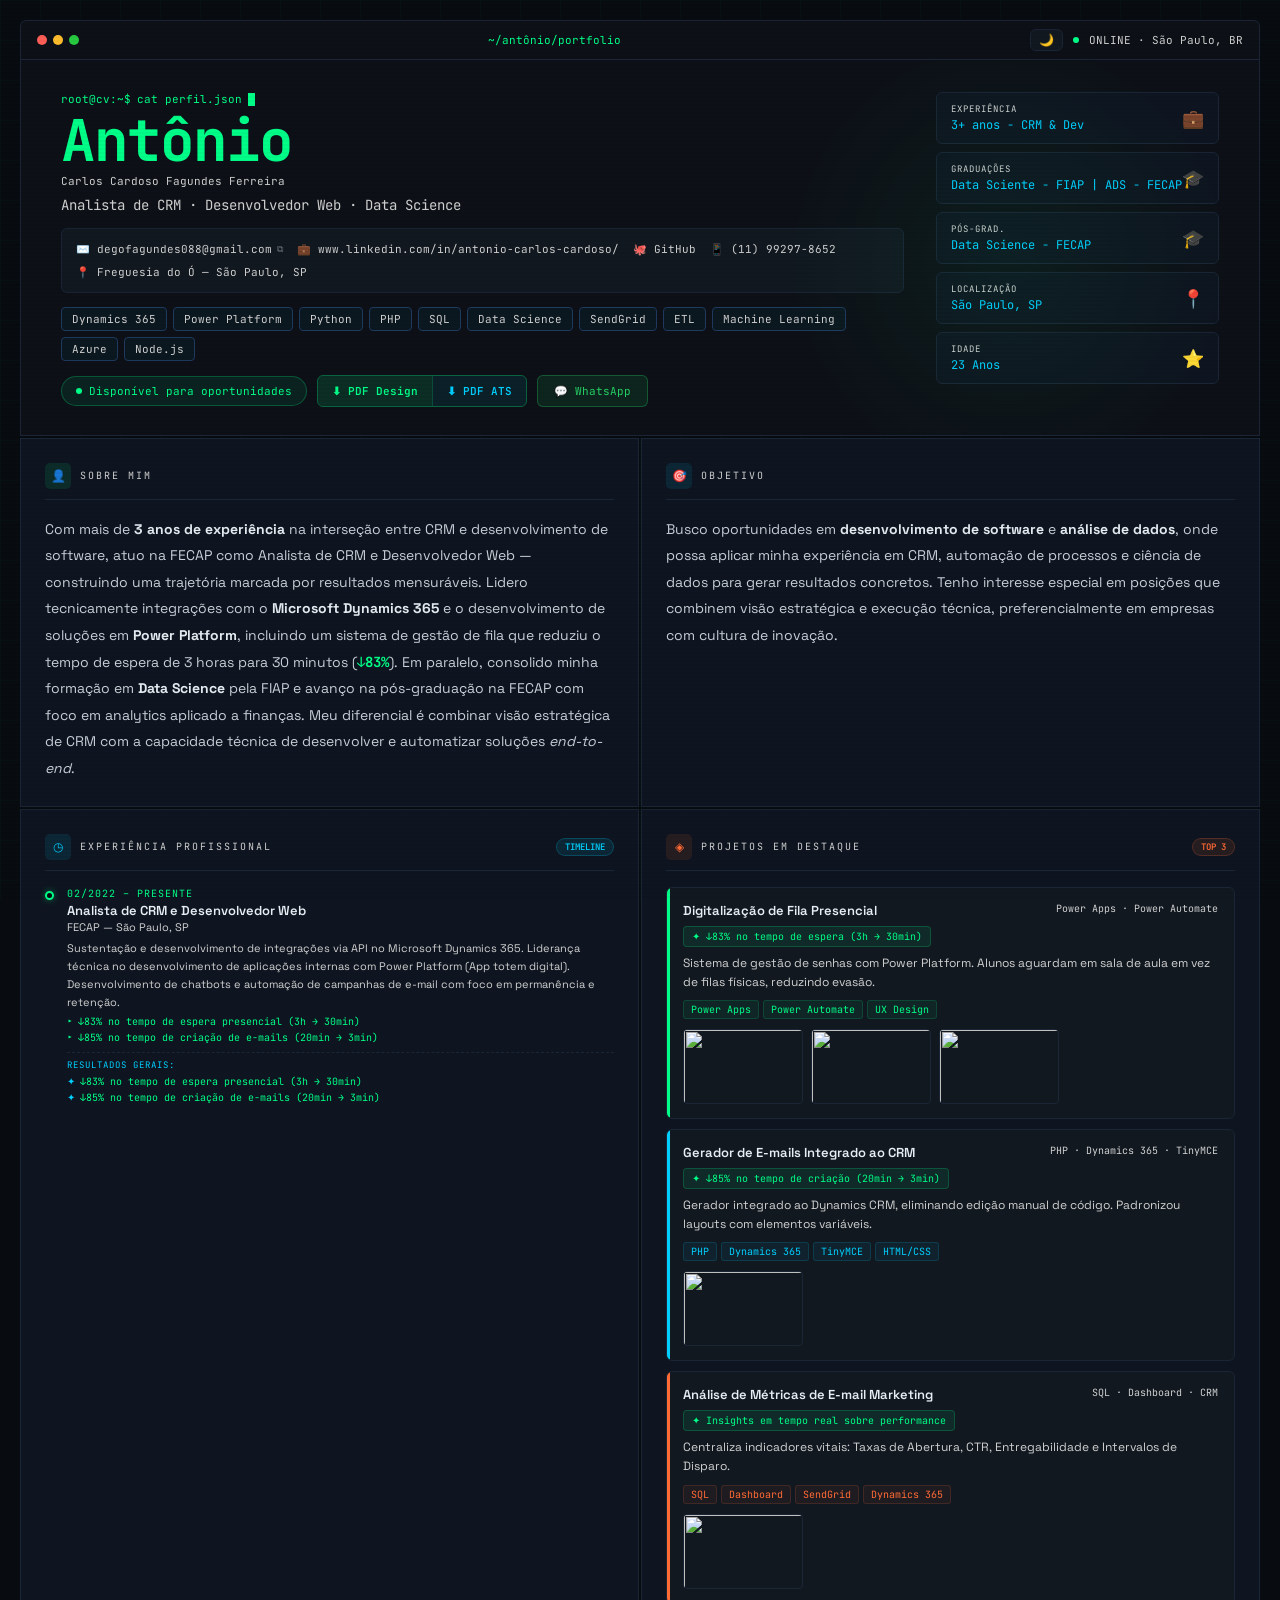
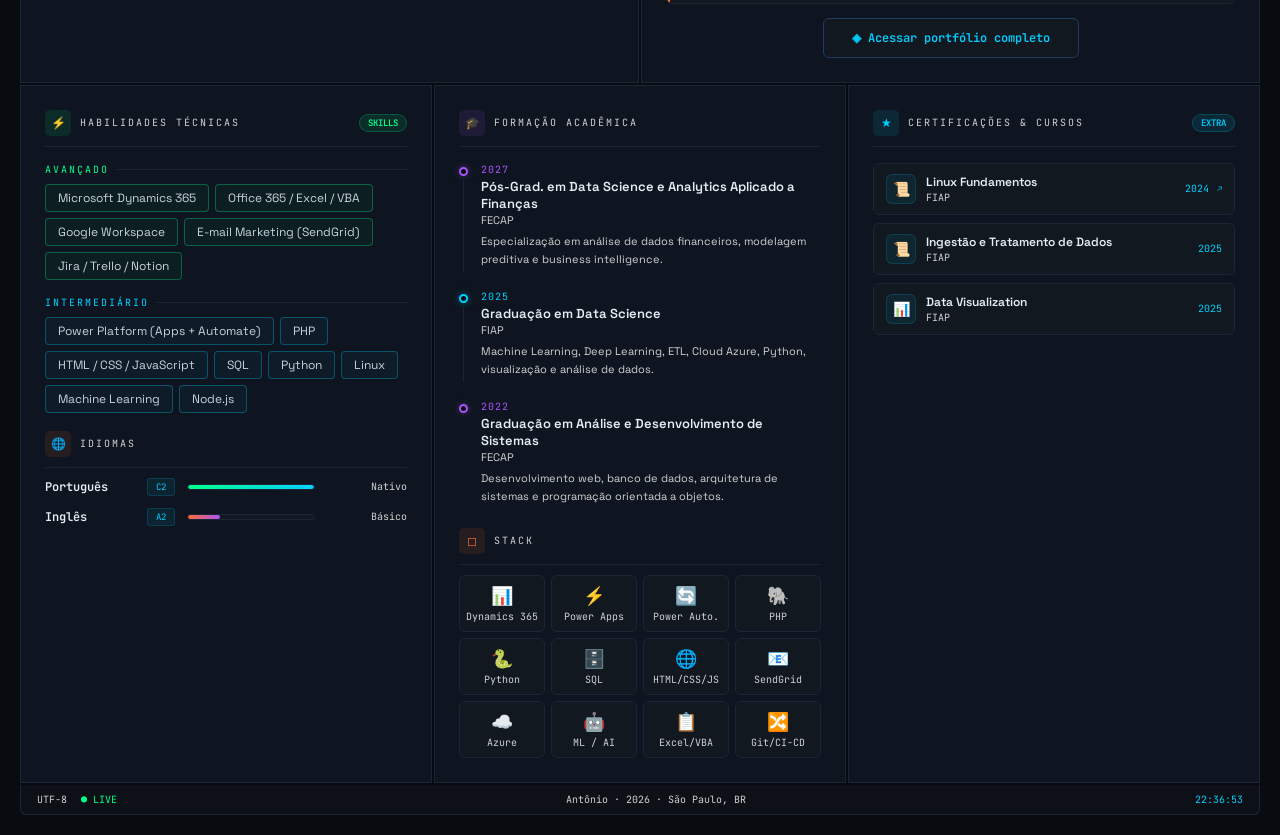
==== index.html @ a0f79303 "feat: add 10 new features — theme toggle, languages, i18n, drag-drop, backup, preview, QR code, visi" ====
<!DOCTYPE html>
<html lang="pt-BR">
<head>
<meta charset="UTF-8">
<meta name="viewport" content="width=device-width, initial-scale=1.0">
<title>Antônio Carlos Cardoso — CRM &amp; Data Science</title>
<meta name="description" content="Analista de CRM e Desenvolvedor Web com 3+ anos na FECAP. Especialista em Dynamics 365, Power Platform e Data Science. São Paulo, SP.">
<meta property="og:title" content="Antônio Carlos Ferreira — CRM & Data Science">
<meta property="og:description" content="Analista de CRM · Desenvolvedor Web · Data Science · Dynamics 365 · Power Platform · São Paulo, SP">
<meta property="og:type" content="website">
<meta property="og:locale" content="pt_BR">
<meta name="theme-color" content="#080c10">
<link rel="icon" type="image/svg+xml" href="favicon.svg">
<link rel="preconnect" href="https://fonts.googleapis.com">
<link href="https://fonts.googleapis.com/css2?family=JetBrains+Mono:wght@400;600;700&family=Space+Grotesk:wght@300;400;500;600;700&display=swap" rel="stylesheet">
<link rel="stylesheet" href="css/variables.css">
<link rel="stylesheet" href="css/base.css">
<link rel="stylesheet" href="css/index.css">
<link rel="stylesheet" href="css/print.css">
</head>
<body class="cv-page">

<div id="pb"></div>
<div class="copy-toast" id="copyToast">✓ E-mail copiado!</div>

<!-- WELCOME SCREEN -->
<div id="loading">
  <div style="text-align:center;">
    <div class="ld-name">Antônio</div>
    <div class="ld-role">CRM · Dev · Data Science</div>
    <div class="ld-msg"><span id="ldMsg">Acessando histórico profissional</span><span class="ld-cur"></span></div>
    <div class="ld-bar"><div class="ld-fill"></div></div>
  </div>
</div>

<!-- PORTFOLIO OVERLAY -->
<div id="po">
  <div class="po-top">
    <div class="po-title">◈ Portfólio Completo <span style="color:var(--td);font-size:10px;" id="poCount"></span></div>
    <button class="po-close" onclick="closePO()">✕ Fechar</button>
  </div>
  <div class="po-body"><div class="po-grid" id="poGrid"></div></div>
</div>

<!-- LIGHTBOX -->
<div id="lb" style="display:none;">
  <div class="lb-inner">
    <span class="lb-x">✕ Fechar</span>
    <button class="lb-nav lb-prev" id="lbPrev">‹</button>
    <div id="lb-content"></div>
    <button class="lb-nav lb-next" id="lbNext">›</button>
    <div class="lb-counter" id="lbCounter"></div>
  </div>
</div>

<div class="w">
  <div class="topbar">
    <div class="dots"><div class="dot dr"></div><div class="dot dy"></div><div class="dot dg"></div></div>
    <span style="color:var(--neon);" id="topTitle">~/antonio/portfolio</span>
    <div style="display:flex;align-items:center;gap:10px;">
      <button class="theme-toggle" id="themeToggle" onclick="window.__toggleTheme()" title="Alternar tema claro/escuro">🌙</button>
      <button class="lang-toggle" id="langToggle" onclick="window.__toggleLang()" title="EN/PT" style="display:none;">PT</button>
      <span class="pulse"></span><span>ONLINE · São Paulo, BR</span>
    </div>
  </div>

  <div class="hero">
    <div class="hero-layout">
      <div class="hero-left">
        <div class="hp"><span>root@cv:~$</span><span id="tw"></span><span class="cur2"></span></div>
        <div class="hero-name"><span id="hNick">Antônio</span></div>
        <div class="hero-full" id="hFull"></div>
        <div class="hero-role" id="hRole"></div>
        <div class="cstrip" id="cstrip"></div>
        <div class="hero-tags" id="htags"></div>
        <div class="hero-actions" id="heroActions"></div>
      </div>
      <div class="hero-stats" id="hstats"></div>
    </div>
  </div>

  <div class="g2 gap2" id="sobre-row">
    <div class="panel" id="sec-about">
      <div class="ph"><div class="pi pi-g">👤</div><div class="pt">Sobre Mim</div></div>
      <p class="sobre" id="sobreEl"></p>
    </div>
    <div class="panel" id="sec-objective">
      <div class="ph"><div class="pi pi-c">🎯</div><div class="pt">Objetivo</div></div>
      <p class="sobre" id="objetivoEl"></p>
    </div>
  </div>

  <div class="g2 gap2">
    <div class="panel" id="sec-experience">
      <div class="ph"><div class="pi pi-c">◷</div><div class="pt">Experiência Profissional</div><div class="pb pb-c">TIMELINE</div></div>
      <div class="timeline" id="expEl"></div>
    </div>
    <div class="panel" id="sec-projects">
      <div class="ph"><div class="pi pi-o">◈</div><div class="pt">Projetos em Destaque</div><div class="pb pb-o">TOP 3</div></div>
      <div id="projEl"></div>
      <div class="view-all-wrap">
        <button class="view-all-btn" onclick="openPO()">◈ Acessar portfólio completo</button>
      </div>
    </div>
  </div>

  <div class="g3 gap2">
    <div class="panel" id="sec-skills">
      <div class="ph"><div class="pi pi-g">⚡</div><div class="pt">Habilidades Técnicas</div><div class="pb pb-g">SKILLS</div></div>
      <div id="skillsEl"></div>
      <div id="langSection" style="margin-top:18px;">
        <div class="ph" style="margin-bottom:10px;"><div class="pi pi-o">🌐</div><div class="pt">Idiomas</div></div>
        <div id="langEl"></div>
      </div>
    </div>
    <div class="panel" id="sec-education">
      <div class="ph"><div class="pi pi-p">🎓</div><div class="pt">Formação Acadêmica</div></div>
      <div class="timeline" id="eduEl"></div>
      <div style="margin-top:18px;" id="sec-tech">
        <div class="ph" style="margin-bottom:10px;"><div class="pi pi-o">◻</div><div class="pt">Stack</div></div>
        <div class="tgrid" id="techEl"></div>
      </div>
    </div>
    <div class="panel" id="sec-certifications">
      <div class="ph"><div class="pi pi-c">★</div><div class="pt">Certificações &amp; Cursos</div><div class="pb pb-c">EXTRA</div></div>
      <div class="cert-list" id="certEl"></div>
    </div>
  </div>

  <!-- QR Code for print -->
  <div id="qrSection" class="qr-print-section">
    <div id="qrCode"></div>
    <div class="qr-label">Escaneie para ver online</div>
  </div>

  <div class="bottombar">
    <div style="display:flex;gap:14px;"><span>UTF-8</span><span style="color:var(--neon);">● LIVE</span></div>
    <div><span id="bname"></span> · <span id="yr"></span> · São Paulo, BR</div>
    <div><span id="clk" style="color:var(--neon2);"></span></div>
  </div>
</div>

<script type="module">
import { init } from './js/controller/index-controller.js';
init();
</script>
</body>
</html>
---- css/variables.css ----
/* ═══ CSS Custom Properties — Shared ═══ */
:root {
  --bg: #080c10;
  --bg2: #0d1117;
  --bg3: #111820;
  --panel: #0e1520;
  --border: #1a2535;
  --bb: #1e3a5f;
  --neon: #00ff88;
  --neon2: #00cfff;
  --neon3: #ff6b35;
  --neon4: #a855f7;
  --neon5: #7ec8a0;
  --t: #c9d1d9;
  --td: #6e7f95;
  --tb: #e6edf3;
  --mono: 'JetBrains Mono', monospace;
  --sans: 'Space Grotesk', sans-serif;
  --r: 6px;
}

/* ═══ Light Mode ═══ */
html.light {
  --bg: #f5f6f8;
  --bg2: #ffffff;
  --bg3: #ebedf0;
  --panel: #ffffff;
  --border: #d0d7de;
  --bb: #a8b3c2;
  --neon: #00875a;
  --neon2: #0078a8;
  --neon3: #d04a18;
  --neon4: #7c3aed;
  --neon5: #3d8b5e;
  --t: #24292f;
  --td: #57606a;
  --tb: #1b1f23;
}
html.light body::after {
  background-image:
    linear-gradient(rgba(0,0,0,.03) 1px, transparent 1px),
    linear-gradient(90deg, rgba(0,0,0,.03) 1px, transparent 1px) !important;
}
html.light body.cv-page::before {
  background: repeating-linear-gradient(0deg, transparent, transparent 2px, rgba(0,0,0,.01) 2px, rgba(0,0,0,.01) 4px) !important;
}
---- css/base.css ----
/* ═══ Base / Reset — Shared ═══ */
* { margin: 0; padding: 0; box-sizing: border-box; }
html { scroll-behavior: smooth; }
body {
  background: var(--bg);
  color: var(--t);
  font-family: var(--sans);
  min-height: 100vh;
}
body::after {
  content: '';
  position: fixed;
  inset: 0;
  background-image:
    linear-gradient(rgba(0,255,136,.022) 1px, transparent 1px),
    linear-gradient(90deg, rgba(0,255,136,.022) 1px, transparent 1px);
  background-size: 40px 40px;
  pointer-events: none;
  z-index: 0;
}

/* Scrollbar */
::-webkit-scrollbar { width: 5px; }
::-webkit-scrollbar-track { background: var(--bg); }
::-webkit-scrollbar-thumb { background: var(--bb); border-radius: 3px; }
::-webkit-scrollbar-thumb:hover { background: var(--neon); }
---- css/index.css ----
/* ═══ Index / Public CV Styles ═══ */
body.cv-page::before {
  content: '';
  position: fixed;
  inset: 0;
  background: repeating-linear-gradient(0deg, transparent, transparent 2px, rgba(0,0,0,.03) 2px, rgba(0,0,0,.03) 4px);
  pointer-events: none;
  z-index: 998;
}
body.cv-page { overflow-x: hidden; }

/* SCROLL PROGRESS */
#pb {
  position: fixed; top: 0; left: 0; height: 2px; width: 0%;
  background: linear-gradient(90deg, var(--neon), var(--neon2));
  z-index: 10000;
  box-shadow: 0 0 8px rgba(0,255,136,.6);
  transition: width .08s linear;
}

/* WELCOME SCREEN */
#loading {
  position: fixed; inset: 0; background: var(--bg); z-index: 9000;
  display: flex; align-items: center; justify-content: center;
  flex-direction: column; gap: 20px; transition: opacity .7s ease;
}
#loading.out { opacity: 0; pointer-events: none; }
.ld-name { font-family: var(--mono); font-size: clamp(40px,7vw,76px); font-weight: 700; color: var(--neon); letter-spacing: -3px; line-height: 1; animation: ldIn .9s ease both; }
.ld-role { font-family: var(--mono); font-size: 12px; color: var(--td); margin-top: 8px; letter-spacing: 3px; text-transform: uppercase; animation: ldIn .9s ease .3s both; }
.ld-msg { font-family: var(--mono); font-size: 13px; color: var(--neon2); display: flex; align-items: center; gap: 4px; justify-content: center; animation: ldIn .9s ease .5s both; margin-top: 8px; }
.ld-cur { display: inline-block; width: 8px; height: 14px; background: var(--neon2); animation: blink 1.1s infinite; vertical-align: middle; }
.ld-bar { width: 200px; height: 1px; background: var(--border); border-radius: 1px; overflow: hidden; margin-top: 28px; animation: ldIn .9s ease .7s both; }
.ld-fill { height: 100%; background: linear-gradient(90deg, var(--neon), var(--neon2)); animation: ldBar 2.2s ease-in-out infinite; }
@keyframes ldIn { from { opacity: 0; transform: translateY(12px); } to { opacity: 1; transform: translateY(0); } }
@keyframes blink { 0%,100% { opacity: 1; } 50% { opacity: 0; } }
@keyframes ldBar { 0% { width: 0%; margin-left: 0; } 70% { width: 100%; margin-left: 0; } 100% { width: 0%; margin-left: 100%; } }

.w { position: relative; z-index: 1; max-width: 1280px; margin: 0 auto; padding: 20px; }

/* TOPBAR */
.topbar { display: flex; justify-content: space-between; align-items: center; padding: 8px 16px; background: var(--bg2); border: 1px solid var(--border); border-radius: var(--r) var(--r) 0 0; font-family: var(--mono); font-size: 11px; color: var(--td); }
.dots { display: flex; gap: 6px; }
.dot { width: 10px; height: 10px; border-radius: 50%; }
.dr { background: #ff5f57; } .dy { background: #ffbd2e; } .dg { background: #28ca41; }
.pulse { display: inline-block; width: 6px; height: 6px; border-radius: 50%; background: var(--neon); animation: pk 2s infinite; flex-shrink: 0; }
@keyframes pk { 0%,100% { opacity: 1; box-shadow: 0 0 6px var(--neon); } 50% { opacity: .3; box-shadow: none; } }
.cur2 { display: inline-block; width: 7px; height: 13px; background: var(--neon); animation: blink 1.2s infinite; vertical-align: middle; }

/* HERO */
.hero { background: var(--bg2); border: 1px solid var(--border); border-top: none; padding: 32px 40px 28px; position: relative; overflow: hidden; }
.hero::before { content: ''; position: absolute; top: 0; right: 0; width: 500px; height: 400px; background: radial-gradient(circle, rgba(0,255,136,.05) 0%, transparent 70%); pointer-events: none; }
.hero-layout { display: flex; justify-content: space-between; align-items: flex-start; gap: 32px; flex-wrap: wrap; }
.hero-left { flex: 1; min-width: 280px; }
.hp { font-family: var(--mono); font-size: 11px; color: var(--neon); display: flex; align-items: center; gap: 6px; margin-bottom: 6px; }
.hero-name { font-family: var(--mono); font-size: clamp(32px,4.5vw,58px); font-weight: 700; color: var(--tb); letter-spacing: -2px; line-height: 1; margin-bottom: 4px; }
.hero-name span { color: var(--neon); }
.hero-full { font-family: var(--mono); font-size: 11px; color: var(--td); margin-bottom: 8px; }
.hero-role { font-size: 14px; color: var(--td); font-family: var(--mono); margin-bottom: 14px; }

/* CONTACT STRIP */
.cstrip { display: flex; flex-wrap: wrap; background: var(--bg3); border: 1px solid var(--border); border-radius: var(--r); padding: 10px 14px; margin-bottom: 14px; gap: 3px 0; }
.ci { display: inline-flex; align-items: center; gap: 5px; font-family: var(--mono); font-size: 11px; color: var(--td); text-decoration: none; transition: color .2s; padding: 3px 14px 3px 0; }
.ci:hover { color: var(--neon2); }
.copy-btn { display: inline-flex; align-items: center; gap: 5px; background: none; border: none; font-family: var(--mono); font-size: 11px; color: var(--td); cursor: pointer; padding: 3px 14px 3px 0; transition: color .2s; }
.copy-btn:hover { color: var(--neon); }
.copy-hint { font-size: 9px; opacity: .5; }
.copy-toast { position: fixed; bottom: 28px; left: 50%; transform: translateX(-50%); background: var(--bg2); border: 1px solid var(--neon); color: var(--neon); font-family: var(--mono); font-size: 12px; padding: 8px 20px; border-radius: var(--r); z-index: 8000; opacity: 0; transition: opacity .25s; pointer-events: none; white-space: nowrap; }
.copy-toast.show { opacity: 1; }

.hero-tags { display: flex; flex-wrap: wrap; gap: 6px; margin-bottom: 14px; }
.tag { padding: 4px 10px; border: 1px solid var(--bb); border-radius: 4px; font-family: var(--mono); font-size: 11px; color: var(--td); background: rgba(0,207,255,.04); transition: all .2s; cursor: default; }
.tag:hover { border-color: var(--neon2); color: var(--neon2); }
.hero-actions { display: flex; align-items: center; gap: 10px; flex-wrap: wrap; }
.avail { display: inline-flex; align-items: center; gap: 7px; padding: 7px 14px; background: rgba(0,255,136,.08); border: 1px solid rgba(0,255,136,.25); border-radius: 20px; font-family: var(--mono); font-size: 11px; color: var(--neon); }
.wa-btn { display: inline-flex; align-items: center; gap: 7px; padding: 8px 16px; background: rgba(37,211,102,.1); border: 1px solid rgba(37,211,102,.3); border-radius: var(--r); font-family: var(--mono); font-size: 11px; color: #25d366; text-decoration: none; transition: all .2s; }
.wa-btn:hover { background: rgba(37,211,102,.2); }

/* PDF GROUP */
.pdf-group { display: inline-flex; border-radius: var(--r); overflow: hidden; border: 1px solid rgba(0,255,136,.35); }
.pdf-btn { display: inline-flex; align-items: center; gap: 6px; padding: 8px 14px; background: rgba(0,255,136,.12); font-family: var(--mono); font-size: 11px; color: var(--neon); cursor: pointer; font-weight: 600; transition: all .2s; border: none; outline: none; white-space: nowrap; }
.pdf-btn:hover { background: rgba(0,255,136,.24); }
.pdf-btn+.pdf-btn { border-left: 1px solid rgba(0,255,136,.2); background: rgba(0,207,255,.08); color: var(--neon2); }
.pdf-btn+.pdf-btn:hover { background: rgba(0,207,255,.18); }

/* HERO STATS */
.hero-stats { display: flex; flex-direction: column; gap: 8px; min-width: 196px; }
.sbox { background: var(--panel); border: 1px solid var(--border); border-radius: var(--r); padding: 10px 14px; display: flex; align-items: center; justify-content: space-between; }
.slabel { font-family: var(--mono); font-size: 9px; color: var(--td); text-transform: uppercase; letter-spacing: 1px; }
.sval { font-family: var(--mono); font-size: 12px; color: var(--neon2); margin-top: 2px; }

/* LAYOUT */
.gap2 { margin-top: 2px; }
.full { background: var(--panel); border: 1px solid var(--border); padding: 24px; transition: border-color .3s; }
.full:hover { border-color: var(--bb); }
.g2 { display: grid; grid-template-columns: 1fr 1fr; gap: 2px; }
.g3 { display: grid; grid-template-columns: 1fr 1fr 1fr; gap: 2px; }
.panel { background: var(--panel); border: 1px solid var(--border); padding: 24px; transition: border-color .3s; }
.panel:hover { border-color: var(--bb); }
@media(max-width:920px) { .g2,.g3 { grid-template-columns: 1fr; } .hero-layout { flex-direction: column; } .hero { padding: 24px 20px 20px; } }
@media(max-width:480px) {
  .w { padding: 8px; }
  .hero { padding: 16px 14px 14px; }
  .hero-name { font-size: 28px !important; }
  .cstrip { padding: 8px 10px; font-size: 10px; }
  .ci, .copy-btn { font-size: 10px; padding: 3px 8px 3px 0; }
  .panel { padding: 16px 12px; }
  .topbar { padding: 6px 10px; font-size: 10px; }
  .bottombar { padding: 6px 10px; font-size: 9px; }
  .hero-actions { flex-direction: column; gap: 8px; }
  .pdf-group { width: 100%; }
  .pdf-btn { flex: 1; justify-content: center; font-size: 10px; padding: 10px 8px; }
  .proj-img { width: 80px; height: 50px; }
  .tag { font-size: 10px; padding: 3px 8px; }
  .cert-item { flex-wrap: wrap; gap: 6px; }
  .cert-year { margin-left: 0; }
}

/* PANEL HEADER */
.ph { display: flex; align-items: center; gap: 9px; margin-bottom: 16px; padding-bottom: 10px; border-bottom: 1px solid var(--border); }
.pi { width: 26px; height: 26px; border-radius: 5px; display: flex; align-items: center; justify-content: center; font-size: 12px; flex-shrink: 0; }
.pi-g { background: rgba(0,255,136,.1); color: var(--neon); }
.pi-c { background: rgba(0,207,255,.1); color: var(--neon2); }
.pi-o { background: rgba(255,107,53,.1); color: var(--neon3); }
.pi-p { background: rgba(168,85,247,.1); color: var(--neon4); }
.pt { font-family: var(--mono); font-size: 10px; text-transform: uppercase; letter-spacing: 2px; color: var(--td); }
.pb { margin-left: auto; padding: 2px 8px; border-radius: 20px; font-family: var(--mono); font-size: 9px; font-weight: 600; }
.pb-g { background: rgba(0,255,136,.1); color: var(--neon); border: 1px solid rgba(0,255,136,.2); }
.pb-c { background: rgba(0,207,255,.1); color: var(--neon2); border: 1px solid rgba(0,207,255,.2); }
.pb-o { background: rgba(255,107,53,.1); color: var(--neon3); border: 1px solid rgba(255,107,53,.2); }
.pb-p { background: rgba(168,85,247,.1); color: var(--neon4); border: 1px solid rgba(168,85,247,.2); }

/* SOBRE MIM */
.sobre { font-size: 14px; line-height: 1.9; color: var(--t); }
.sobre strong { color: var(--tb); }
.sobre .metric { color: var(--neon); font-family: var(--mono); font-weight: 700; }

/* SKILLS */
.sg { margin-bottom: 16px; } .sg:last-child { margin-bottom: 0; }
.sg-label { font-family: var(--mono); font-size: 10px; text-transform: uppercase; letter-spacing: 2px; margin-bottom: 8px; display: flex; align-items: center; gap: 8px; }
.sg-label::after { content: ''; flex: 1; height: 1px; background: var(--border); }
.sg-label.adv { color: var(--neon); } .sg-label.int { color: var(--neon2); } .sg-label.bsc { color: var(--neon5); } .sg-label.lng { color: var(--neon3); }
.stags { display: flex; flex-wrap: wrap; gap: 6px; }
.stag { padding: 5px 12px; border: 1px solid; border-radius: 4px; font-size: 12px; transition: all .2s; cursor: default; }
.stag.adv { border-color: rgba(0,255,136,.3); color: var(--t); background: rgba(0,255,136,.04); }
.stag.adv:hover { border-color: var(--neon); color: var(--neon); }
.stag.int { border-color: rgba(0,207,255,.3); color: var(--t); background: rgba(0,207,255,.04); }
.stag.int:hover { border-color: var(--neon2); color: var(--neon2); }
.stag.bsc { border-color: rgba(126,200,160,.3); color: var(--t); background: rgba(126,200,160,.04); }
.stag.bsc:hover { border-color: var(--neon5); color: var(--neon5); }
.stag.lng { border-color: rgba(255,107,53,.3); color: var(--t); background: rgba(255,107,53,.04); }
.stag.lng:hover { border-color: var(--neon3); color: var(--neon3); }

/* TIMELINE */
.timeline { display: flex; flex-direction: column; }
.ti { display: flex; gap: 13px; padding-bottom: 18px; } .ti:last-child { padding-bottom: 0; }
.tl { display: flex; flex-direction: column; align-items: center; flex-shrink: 0; }
.td2 { width: 9px; height: 9px; border-radius: 50%; border: 2px solid; background: var(--bg); flex-shrink: 0; margin-top: 4px; }
.td2.g { border-color: var(--neon); box-shadow: 0 0 6px rgba(0,255,136,.4); }
.td2.c { border-color: var(--neon2); box-shadow: 0 0 6px rgba(0,207,255,.4); }
.td2.o { border-color: var(--neon3); box-shadow: 0 0 6px rgba(255,107,53,.4); }
.td2.p { border-color: var(--neon4); box-shadow: 0 0 6px rgba(168,85,247,.4); }
.tc { width: 1px; flex: 1; background: var(--border); margin-top: 4px; }
.tp { font-family: var(--mono); font-size: 10px; text-transform: uppercase; letter-spacing: 1px; margin-bottom: 2px; }
.tp.g { color: var(--neon); } .tp.c { color: var(--neon2); } .tp.o { color: var(--neon3); } .tp.p { color: var(--neon4); }
.tt { font-size: 13px; font-weight: 600; color: var(--tb); margin-bottom: 1px; }
.ts { font-size: 11px; color: var(--td); margin-bottom: 5px; }
.tdesc { font-size: 11px; color: var(--td); line-height: 1.65; margin-bottom: 4px; }
.thl { display: flex; align-items: flex-start; gap: 5px; font-family: var(--mono); font-size: 10px; color: var(--neon); margin-top: 3px; }

/* EXPERIENCE RESULTS */
.exp-results { margin-top: 8px; padding-top: 6px; border-top: 1px dashed var(--border); }
.exp-results-label { font-family: var(--mono); font-size: 9px; color: var(--neon2); text-transform: uppercase; letter-spacing: 1px; margin-bottom: 4px; }
.exp-results .thl span:first-child { color: var(--neon2); }

/* PROJECTS */
.proj { background: var(--bg3); border: 1px solid var(--border); border-radius: var(--r); padding: 14px 16px; margin-bottom: 10px; position: relative; overflow: hidden; transition: border-color .25s; }
.proj:last-child { margin-bottom: 0; }
.proj::before { content: ''; position: absolute; left: 0; top: 0; bottom: 0; width: 3px; }
.proj.g::before { background: var(--neon); } .proj.c::before { background: var(--neon2); }
.proj.o::before { background: var(--neon3); } .proj.p::before { background: var(--neon4); }
.proj:hover { border-color: var(--bb); }
.proj-top { display: flex; justify-content: space-between; align-items: flex-start; gap: 8px; margin-bottom: 5px; }
.proj-name { font-weight: 600; font-size: 13px; color: var(--tb); }
.proj-stack { font-family: var(--mono); font-size: 10px; color: var(--td); text-align: right; flex-shrink: 0; }
.result { display: inline-flex; align-items: center; gap: 5px; padding: 3px 8px; background: rgba(0,255,136,.08); border: 1px solid rgba(0,255,136,.2); border-radius: 4px; font-family: var(--mono); font-size: 10px; color: var(--neon); margin-bottom: 7px; }
.proj-desc { font-size: 12px; color: var(--td); line-height: 1.6; margin-bottom: 8px; }
.pills { display: flex; flex-wrap: wrap; gap: 4px; }
.pill { padding: 2px 7px; border-radius: 3px; font-family: var(--mono); font-size: 10px; border: 1px solid; }
.pill.g { background: rgba(0,255,136,.06); border-color: rgba(0,255,136,.15); color: var(--neon); }
.pill.c { background: rgba(0,207,255,.06); border-color: rgba(0,207,255,.15); color: var(--neon2); }
.pill.o { background: rgba(255,107,53,.06); border-color: rgba(255,107,53,.15); color: var(--neon3); }
.pill.p { background: rgba(168,85,247,.06); border-color: rgba(168,85,247,.15); color: var(--neon4); }
.proj-imgs { display: flex; flex-wrap: wrap; gap: 8px; margin-top: 10px; }
.proj-img { width: 120px; height: 75px; object-fit: cover; border-radius: 4px; border: 1px solid var(--border); cursor: zoom-in; transition: all .2s; }
.proj-img:hover { border-color: var(--neon2); transform: scale(1.04); }

/* VIEW ALL */
.view-all-wrap { text-align: center; margin-top: 14px; }
.view-all-btn { display: inline-flex; align-items: center; gap: 8px; padding: 11px 28px; background: var(--bg3); border: 1px solid var(--bb); border-radius: var(--r); font-family: var(--mono); font-size: 12px; color: var(--neon2); cursor: pointer; transition: all .25s; font-weight: 600; }
.view-all-btn:hover { border-color: var(--neon2); background: rgba(0,207,255,.06); transform: translateY(-2px); }

/* PORTFOLIO OVERLAY */
#po { position: fixed; inset: 0; z-index: 4000; background: var(--bg); overflow-y: auto; display: none; }
#po.open { display: block; }
.po-top { position: sticky; top: 0; z-index: 10; display: flex; align-items: center; justify-content: space-between; padding: 14px 32px; background: var(--bg2); border-bottom: 1px solid var(--border); }
.po-title { font-family: var(--mono); font-size: 13px; color: var(--neon); }
.po-close { display: inline-flex; align-items: center; gap: 6px; padding: 7px 16px; background: var(--bg3); border: 1px solid var(--border); border-radius: var(--r); font-family: var(--mono); font-size: 11px; color: var(--t); cursor: pointer; transition: all .2s; }
.po-close:hover { border-color: var(--neon3); color: var(--neon3); }
.po-body { max-width: 1280px; margin: 0 auto; padding: 32px; }
.po-grid { display: grid; grid-template-columns: repeat(auto-fill, minmax(320px, 1fr)); gap: 14px; }
@media(max-width:700px) { .po-grid { grid-template-columns: 1fr; } .po-body { padding: 16px; } .po-top { padding: 12px 16px; } }
.po-card { background: var(--panel); border: 1px solid var(--border); border-radius: var(--r); padding: 20px; position: relative; overflow: hidden; transition: border-color .25s, transform .25s; }
.po-card:hover { border-color: var(--bb); transform: translateY(-3px); }
.po-card::before { content: ''; position: absolute; left: 0; top: 0; bottom: 0; width: 3px; }
.po-card.g::before { background: var(--neon); } .po-card.c::before { background: var(--neon2); }
.po-card.o::before { background: var(--neon3); } .po-card.p::before { background: var(--neon4); }
.po-feat { position: absolute; top: 12px; right: 12px; background: rgba(0,255,136,.12); border: 1px solid rgba(0,255,136,.3); border-radius: 20px; font-family: var(--mono); font-size: 9px; color: var(--neon); padding: 2px 8px; }
.po-name { font-weight: 600; font-size: 14px; color: var(--tb); margin-bottom: 4px; }
.po-stack { font-family: var(--mono); font-size: 10px; color: var(--td); margin-bottom: 10px; }
.po-result { display: inline-flex; align-items: center; gap: 5px; padding: 3px 8px; background: rgba(0,255,136,.08); border: 1px solid rgba(0,255,136,.2); border-radius: 4px; font-family: var(--mono); font-size: 10px; color: var(--neon); margin-bottom: 8px; }
.po-desc { font-size: 12px; color: var(--td); line-height: 1.65; margin-bottom: 10px; }
.po-imgs { display: flex; flex-wrap: wrap; gap: 6px; margin-top: 8px; }
.po-img { width: 90px; height: 56px; object-fit: cover; border-radius: 4px; border: 1px solid var(--border); cursor: zoom-in; transition: all .2s; }
.po-img:hover { border-color: var(--neon2); transform: scale(1.04); }

/* CERTIFICATIONS */
.cert-list { display: flex; flex-direction: column; gap: 8px; }
.cert-item { display: flex; align-items: center; gap: 10px; padding: 10px 12px; background: var(--bg3); border: 1px solid var(--border); border-radius: var(--r); transition: border-color .2s; }
.cert-item.clickable { cursor: pointer; }
.cert-item.clickable:hover { border-color: var(--neon2); }
.cert-badge { width: 30px; height: 30px; border-radius: 6px; display: flex; align-items: center; justify-content: center; font-size: 14px; flex-shrink: 0; background: rgba(0,207,255,.08); border: 1px solid rgba(0,207,255,.15); }
.cert-name { font-size: 12px; font-weight: 600; color: var(--tb); margin-bottom: 1px; }
.cert-issuer { font-family: var(--mono); font-size: 10px; color: var(--td); }
.cert-year { font-family: var(--mono); font-size: 10px; color: var(--neon2); margin-left: auto; flex-shrink: 0; }
.cert-hint { font-family: var(--mono); font-size: 9px; color: var(--neon2); opacity: .7; margin-left: 3px; }

/* TECH GRID */
.tgrid { display: grid; grid-template-columns: repeat(auto-fill, minmax(74px, 1fr)); gap: 6px; }
.tgitem { background: var(--bg3); border: 1px solid var(--border); border-radius: var(--r); padding: 8px 5px; text-align: center; transition: all .2s; cursor: default; }
.tgitem:hover { border-color: var(--bb); transform: translateY(-2px); }
.tg-e { font-size: 18px; display: block; margin-bottom: 3px; }
.tg-l { font-family: var(--mono); font-size: 10px; color: var(--td); }

/* LIGHTBOX */
#lb { position: fixed; inset: 0; background: rgba(0,0,0,.94); z-index: 9500; display: flex; align-items: center; justify-content: center; }
.lb-inner { max-width: 92vw; max-height: 90vh; position: relative; display: flex; align-items: center; justify-content: center; }
.lb-inner img { max-width: 80vw; max-height: 88vh; border-radius: 8px; border: 1px solid var(--bb); display: block; }
.lb-x { position: absolute; top: -32px; right: 0; color: white; font-size: 20px; cursor: pointer; opacity: .7; transition: opacity .2s; font-family: var(--mono); z-index: 2; }
.lb-x:hover { opacity: 1; }
.lb-nav { position: absolute; top: 50%; transform: translateY(-50%); background: rgba(0,0,0,.6); border: 1px solid rgba(255,255,255,.2); color: white; font-size: 32px; width: 44px; height: 44px; border-radius: 50%; cursor: pointer; display: flex; align-items: center; justify-content: center; transition: all .2s; z-index: 2; font-family: var(--mono); line-height: 1; padding: 0; }
.lb-nav:hover { background: rgba(0,255,136,.2); border-color: var(--neon); }
.lb-prev { left: -56px; }
.lb-next { right: -56px; }
.lb-counter { position: absolute; bottom: -28px; left: 50%; transform: translateX(-50%); font-family: var(--mono); font-size: 11px; color: rgba(255,255,255,.6); white-space: nowrap; }
@media(max-width:700px) { .lb-prev { left: 4px; } .lb-next { right: 4px; } .lb-nav { width: 36px; height: 36px; font-size: 24px; background: rgba(0,0,0,.8); } }

/* BOTTOMBAR */
.bottombar { background: var(--bg2); border: 1px solid var(--border); border-top: none; border-radius: 0 0 var(--r) var(--r); padding: 8px 16px; display: flex; justify-content: space-between; align-items: center; font-family: var(--mono); font-size: 10px; color: var(--td); margin-top: 2px; }

@keyframes fu { from { opacity: 0; transform: translateY(10px); } to { opacity: 1; transform: translateY(0); } }
.hero, .full, .panel { animation: fu .45s ease forwards; }

/* THEME TOGGLE */
.theme-toggle, .lang-toggle {
  background: var(--bg3); border: 1px solid var(--border); border-radius: var(--r);
  padding: 4px 8px; font-size: 12px; cursor: pointer; color: var(--td);
  font-family: var(--mono); transition: all .2s; line-height: 1;
}
.theme-toggle:hover, .lang-toggle:hover { border-color: var(--neon2); color: var(--neon2); }

/* LANGUAGES SECTION */
.lang-item { display: flex; align-items: center; gap: 12px; margin-bottom: 12px; }
.lang-item:last-child { margin-bottom: 0; }
.lang-name { font-family: var(--mono); font-size: 12px; color: var(--tb); min-width: 90px; font-weight: 600; }
.lang-level { font-family: var(--mono); font-size: 9px; color: var(--neon2); background: rgba(0,207,255,.08); border: 1px solid rgba(0,207,255,.15); border-radius: 3px; padding: 2px 6px; min-width: 28px; text-align: center; }
.lang-bar-wrap { flex: 1; height: 6px; background: var(--bg3); border-radius: 3px; border: 1px solid var(--border); overflow: hidden; }
.lang-bar { height: 100%; border-radius: 3px; transition: width .6s ease; }
.lang-bar.high { background: linear-gradient(90deg, var(--neon), var(--neon2)); }
.lang-bar.mid { background: linear-gradient(90deg, var(--neon2), var(--neon4)); }
.lang-bar.low { background: linear-gradient(90deg, var(--neon3), var(--neon4)); }
.lang-label { font-family: var(--mono); font-size: 10px; color: var(--td); min-width: 80px; text-align: right; }

/* QR CODE — only visible in print */
.qr-print-section { display: none; }
.qr-label { font-family: var(--mono); font-size: 8pt; color: #555; text-align: center; margin-top: 4px; }
---- css/print.css ----
/* ═══ Print Styles ═══ */
@media print {
  @page { size: A4 portrait; margin: 14mm 18mm; }

  * { animation: none !important; transition: none !important; }

  #pb, #loading, #po, #lb,
  body::before, body::after,
  .copy-toast, .wa-btn, .view-all-wrap,
  .avail, .pulse, .cur2, .hero::before,
  .pdf-group, .topbar, .bottombar,
  .proj-imgs, .po-imgs,
  .theme-toggle, .lang-toggle { display: none !important; }

  /* QR Code in print */
  .qr-print-section { display: block !important; text-align: center; margin-top: 14px; page-break-inside: avoid; }
  .qr-print-section canvas, .qr-print-section img { width: 80px; height: 80px; }

  /* ═══ PDF DESIGN ═══ */
  body.pm-design { background: white !important; -webkit-print-color-adjust: exact; print-color-adjust: exact; }
  body.pm-design * { box-shadow: none !important; text-shadow: none !important; }
  body.pm-design .w { max-width: 100% !important; padding: 0 !important; }
  body.pm-design .gap2 { margin-top: 8px !important; }
  body.pm-design .hero, body.pm-design .panel, body.pm-design .full,
  body.pm-design .proj, body.pm-design .stag, body.pm-design .sbox,
  body.pm-design .cstrip, body.pm-design .cert-item, body.pm-design .tgitem { background: white !important; }
  body.pm-design .hp, body.pm-design .hero-stats { display: none !important; }
  body.pm-design .hero { border: none !important; border-bottom: 1px solid #ddd !important; padding: 0 0 10px !important; border-radius: 0 !important; }
  body.pm-design .hero-layout { flex-direction: row !important; gap: 0 !important; }
  body.pm-design .hero-name { font-size: 22pt !important; letter-spacing: -1px !important; color: #111 !important; font-family: 'JetBrains Mono', monospace !important; }
  body.pm-design .hero-name span { color: #222 !important; }
  body.pm-design .hero-full { font-size: 9pt !important; color: #555 !important; }
  body.pm-design .hero-role { font-size: 10pt !important; color: #333 !important; margin-bottom: 7px !important; }
  body.pm-design .cstrip { border: none !important; border-bottom: 1px solid #eee !important; border-radius: 0 !important; padding: 4px 0 7px !important; }
  body.pm-design .ci, body.pm-design .copy-btn { color: #444 !important; font-size: 8pt !important; padding-right: 12px !important; }
  body.pm-design .hero-tags { gap: 3px !important; margin-bottom: 0 !important; }
  body.pm-design .tag { border-color: #ccc !important; color: #555 !important; font-size: 7.5pt !important; padding: 1px 5px !important; }
  body.pm-design .g2, body.pm-design .g3 { grid-template-columns: 1fr 1fr !important; gap: 10px !important; }
  body.pm-design .panel { border: 1px solid #eee !important; padding: 8px !important; page-break-inside: avoid; }
  body.pm-design .full { border: none !important; border-bottom: 1px solid #eee !important; padding: 7px 0 !important; }
  body.pm-design .ph { border-bottom-color: #ddd !important; padding-bottom: 3px !important; margin-bottom: 8px !important; }
  body.pm-design .pi { background: #f5f5f5 !important; border: 1px solid #ddd !important; color: #333 !important; }
  body.pm-design .pt { color: #333 !important; font-size: 7.5pt !important; font-weight: bold !important; }
  body.pm-design .pb { display: none !important; }
  body.pm-design .sobre { font-size: 8.5pt !important; line-height: 1.55 !important; color: #333 !important; }
  body.pm-design .sobre strong { color: #111 !important; }
  body.pm-design .sobre .metric { color: #333 !important; font-weight: bold !important; }
  body.pm-design .sg { margin-bottom: 7px !important; }
  body.pm-design .sg-label { color: #333 !important; font-size: 7.5pt !important; font-weight: bold !important; }
  body.pm-design .sg-label::after { background: #ddd !important; }
  body.pm-design .stag { border-color: #ddd !important; color: #333 !important; font-size: 8pt !important; padding: 2px 6px !important; background: #f9f9f9 !important; }
  body.pm-design .td2 { border-color: #666 !important; box-shadow: none !important; }
  body.pm-design .tc { background: #ddd !important; }
  body.pm-design .tp { color: #666 !important; font-size: 7.5pt !important; font-weight: bold !important; }
  body.pm-design .tt { color: #111 !important; font-size: 10pt !important; }
  body.pm-design .ts { color: #555 !important; font-size: 8pt !important; }
  body.pm-design .tdesc { color: #444 !important; font-size: 8pt !important; }
  body.pm-design .thl { color: #333 !important; font-size: 7.5pt !important; font-weight: bold !important; }
  body.pm-design .proj { border: 1px solid #eee !important; page-break-inside: avoid; padding: 8px !important; }
  body.pm-design .proj::before { background: #bbb !important; width: 2px !important; }
  body.pm-design .proj-name { color: #111 !important; font-size: 9.5pt !important; }
  body.pm-design .proj-stack { color: #666 !important; font-size: 8pt !important; }
  body.pm-design .result { background: #f7f7f7 !important; border: 1px solid #ddd !important; color: #333 !important; font-weight: bold !important; font-size: 7.5pt !important; }
  body.pm-design .proj-desc { color: #444 !important; font-size: 8pt !important; }
  body.pm-design .pill { border: 1px solid #ddd !important; color: #555 !important; font-size: 7pt !important; background: #f5f5f5 !important; }
  body.pm-design .cert-item { border: 1px solid #eee !important; padding: 5px 7px !important; }
  body.pm-design .cert-badge { background: #f5f5f5 !important; border: 1px solid #eee !important; }
  body.pm-design .cert-name { color: #111 !important; font-size: 8.5pt !important; }
  body.pm-design .cert-issuer, body.pm-design .cert-year { color: #555 !important; font-size: 8pt !important; }
  body.pm-design .slabel { color: #666 !important; }
  body.pm-design .sval { color: #333 !important; }
  body.pm-design a[href^="mailto"]:after { content: " <" attr(href) ">"; font-size: 7pt; color: #777 !important; }
  body.pm-design a[href^="https"]:after { content: " (" attr(href) ")"; font-size: 7pt; color: #777 !important; }
  body.pm-design a[href^="tel"]:after { content: ""; }

  /* ═══ PDF ATS — Modelo profissional limpo ═══ */
  body.pm-ats {
    background: white !important;
    font-family: Arial, Helvetica, sans-serif !important;
    -webkit-print-color-adjust: exact; print-color-adjust: exact;
  }
  body.pm-ats, body.pm-ats *, body.pm-ats *::before, body.pm-ats *::after {
    background: white !important; color: #000 !important; box-shadow: none !important;
    text-shadow: none !important;
    font-family: Arial, Helvetica, sans-serif !important;
    border: none !important;
  }

  /* ── Esconder elementos visuais ── */
  body.pm-ats .hp, body.pm-ats .hero-stats, body.pm-ats .hero-tags,
  body.pm-ats .hero-actions,
  body.pm-ats .pi, body.pm-ats .pb,
  body.pm-ats .cert-badge, body.pm-ats .cert-hint,
  body.pm-ats .tl,
  body.pm-ats .result, body.pm-ats .proj-stack,
  body.pm-ats .pills, body.pm-ats .proj-imgs,
  body.pm-ats .copy-hint, body.pm-ats .sg-label::after,
  body.pm-ats .proj-top .proj-stack { display: none !important; }

  /* ── Layout geral + reordenação: Sobre → Formação → Experiência → rest ── */
  body.pm-ats .w { max-width: 100% !important; padding: 0 !important; display: flex !important; flex-direction: column !important; }
  body.pm-ats .gap2 { margin-top: 0 !important; }
  body.pm-ats .g2, body.pm-ats .g3 { display: contents !important; }
  body.pm-ats .panel, body.pm-ats .full { padding: 0 !important; page-break-inside: avoid; }
  body.pm-ats .hero { order: 1 !important; }
  body.pm-ats #sobre-row > .panel:first-child { order: 2 !important; }
  body.pm-ats .g3 > .panel:nth-child(2) { order: 3 !important; }
  body.pm-ats .g2:not(#sobre-row) > .panel:first-child { order: 4 !important; }
  body.pm-ats .g3 > .panel:nth-child(3) { order: 5 !important; }
  body.pm-ats .g3 > .panel:first-child { order: 6 !important; }
  body.pm-ats .g2:not(#sobre-row) > .panel:nth-child(2) { order: 7 !important; }
  body.pm-ats .bottombar { order: 99 !important; }
  body.pm-ats a { text-decoration: none !important; color: #000 !important; }

  /* ── HEADER: nome centralizado ── */
  body.pm-ats .hero { padding: 0 0 6px !important; text-align: center !important; border-bottom: none !important; }
  body.pm-ats .hero-layout { display: block !important; }
  body.pm-ats .hero-name { font-size: 18pt !important; font-weight: 700 !important; letter-spacing: 0 !important; color: #000 !important; line-height: 1.3 !important; text-align: center !important; }
  body.pm-ats .hero-name span { color: #000 !important; }
  body.pm-ats .hero-full { display: none !important; }
  body.pm-ats .hero-role { font-size: 9.5pt !important; color: #333 !important; text-align: center !important; margin-bottom: 4px !important; display: none !important; }
  body.pm-ats .cstrip { padding: 0 !important; display: flex !important; flex-wrap: wrap !important; justify-content: center !important; gap: 0 !important; border: none !important; background: none !important; margin-bottom: 0 !important; }
  body.pm-ats .ci, body.pm-ats .copy-btn { font-size: 9pt !important; color: #000 !important; padding: 2px 8px !important; }
  body.pm-ats .copy-btn .copy-hint { display: none !important; }

  /* ── Seções: título com underline ── */
  body.pm-ats .ph { display: flex !important; align-items: center !important; border-bottom: 1.5px solid #000 !important; padding-bottom: 3px !important; margin-bottom: 8px !important; margin-top: 14px !important; }
  body.pm-ats .pt { font-size: 11pt !important; font-weight: 700 !important; text-transform: none !important; letter-spacing: 0 !important; color: #000 !important; }

  /* ── Sobre/Objetivo ── */
  body.pm-ats .sobre { font-size: 10pt !important; line-height: 1.6 !important; color: #000 !important; text-align: justify !important; }
  body.pm-ats .sobre strong { color: #000 !important; font-weight: 700 !important; }
  body.pm-ats .sobre .metric { color: #000 !important; font-weight: 700 !important; }

  /* ── Segundo painel "Objetivo" escondido (conteúdo já está no Sobre) ── */
  body.pm-ats #sobre-row > .panel:last-child { display: none !important; }

  /* ── Formação — lista com bullet ── */
  body.pm-ats .timeline { display: block !important; }
  body.pm-ats .ti { display: block !important; padding-bottom: 4px !important; padding-left: 16px !important; position: relative !important; }
  body.pm-ats .ti::before { content: '\25CF' !important; position: absolute !important; left: 0 !important; top: 1px !important; font-size: 7pt !important; color: #000 !important; }
  body.pm-ats .tp { font-size: 9pt !important; color: #333 !important; font-weight: 400 !important; display: inline !important; }
  body.pm-ats .tt { font-size: 10pt !important; font-weight: 700 !important; color: #000 !important; display: inline !important; }
  body.pm-ats .ts { font-size: 9.5pt !important; color: #000 !important; font-style: normal !important; display: inline !important; }
  body.pm-ats .ts::before { content: ' \2013 ' !important; }
  body.pm-ats .tdesc { display: none !important; }

  /* ── Experiência — empresa + período na mesma linha ── */
  body.pm-ats .g2 > .panel:first-child .ti { padding-left: 0 !important; }
  body.pm-ats .g2 > .panel:first-child .ti::before { display: none !important; }
  body.pm-ats .g2 > .panel:first-child .ts { display: block !important; font-weight: 700 !important; font-size: 10.5pt !important; margin-bottom: 0 !important; }
  body.pm-ats .g2 > .panel:first-child .ts::before { display: none !important; }
  body.pm-ats .g2 > .panel:first-child .tt { display: block !important; font-size: 9.5pt !important; font-weight: 400 !important; font-style: italic !important; margin-bottom: 4px !important; }
  body.pm-ats .g2 > .panel:first-child .tp { display: inline !important; float: right !important; font-weight: 600 !important; font-size: 9.5pt !important; color: #000 !important; }
  body.pm-ats .g2 > .panel:first-child .tdesc { display: block !important; font-size: 9.5pt !important; color: #000 !important; line-height: 1.6 !important; padding-left: 16px !important; text-indent: -16px !important; margin-bottom: 3px !important; }
  body.pm-ats .g2 > .panel:first-child .tdesc::before { content: '\25CF  ' !important; font-size: 7pt !important; }
  body.pm-ats .g2 > .panel:first-child .ti { padding-bottom: 12px !important; }
  body.pm-ats .thl { display: block !important; font-size: 9.5pt !important; color: #000 !important; padding-left: 16px !important; text-indent: -16px !important; margin-top: 2px !important; }
  body.pm-ats .thl span:first-child { display: none !important; }
  body.pm-ats .thl span:last-child::before { content: '\25CF  ' !important; font-size: 7pt !important; }

  /* ── Skills — "Nome: Nível" em bullet list ── */
  body.pm-ats .sg { display: block !important; margin-bottom: 0 !important; }
  body.pm-ats .sg-label { display: none !important; }
  body.pm-ats .stags { display: block !important; }
  body.pm-ats .stag { display: block !important; font-size: 9.5pt !important; color: #000 !important; padding: 1px 0 1px 16px !important; border: none !important; background: none !important; position: relative !important; }
  body.pm-ats .stag::before { content: '\25CF' !important; position: absolute !important; left: 0 !important; top: 3px !important; font-size: 7pt !important; }
  body.pm-ats .stag::after { content: '' !important; }
  body.pm-ats .stag.adv::after { content: ': Avançado' !important; font-weight: 400 !important; }
  body.pm-ats .stag.int::after { content: ': Intermediário' !important; font-weight: 400 !important; }
  body.pm-ats .stag.bsc::after { content: ': Básico' !important; font-weight: 400 !important; }
  body.pm-ats .stag.lng::after { content: '' !important; }
  body.pm-ats .stag { font-weight: 700 !important; }
  /* Idiomas como seção separada */
  body.pm-ats .sg:last-child .sg-label.lng { display: block !important; font-size: 11pt !important; font-weight: 700 !important; border-bottom: 1.5px solid #000 !important; padding-bottom: 3px !important; margin-top: 14px !important; margin-bottom: 8px !important; }

  /* ── Tech Stack — lista inline ── */
  body.pm-ats .tgrid { display: block !important; }
  body.pm-ats .tgitem { display: inline !important; font-size: 9.5pt !important; color: #000 !important; padding: 0 !important; border: none !important; background: none !important; }
  body.pm-ats .tgitem .tg-e { display: none !important; }
  body.pm-ats .tgitem .tg-l { display: inline !important; font-size: 9.5pt !important; font-weight: 700 !important; }
  body.pm-ats .tgitem::after { content: ' · ' !important; }
  body.pm-ats .tgitem:last-child::after { content: '' !important; }

  /* ── Projetos — título bold + parágrafo descritivo ── */
  body.pm-ats .proj { padding: 0 0 10px !important; margin-bottom: 4px !important; border-bottom: none !important; }
  body.pm-ats .proj::before { display: none !important; }
  body.pm-ats .proj-top { margin-bottom: 3px !important; }
  body.pm-ats .proj-name { font-size: 10.5pt !important; font-weight: 700 !important; color: #000 !important; display: block !important; }
  body.pm-ats .proj-desc { font-size: 9.5pt !important; color: #000 !important; line-height: 1.6 !important; text-align: justify !important; }

  /* ── Certificações ── */
  body.pm-ats .cert-list { display: block !important; }
  body.pm-ats .cert-item { display: block !important; padding: 1px 0 1px 16px !important; position: relative !important; }
  body.pm-ats .cert-item::before { content: '\25CF' !important; position: absolute !important; left: 0 !important; top: 3px !important; font-size: 7pt !important; color: #000 !important; }
  body.pm-ats .cert-name { font-size: 9.5pt !important; font-weight: 700 !important; color: #000 !important; display: inline !important; }
  body.pm-ats .cert-issuer { font-size: 9.5pt !important; color: #000 !important; font-style: normal !important; display: inline !important; }
  body.pm-ats .cert-issuer::before { content: ' \2013 ' !important; }
  body.pm-ats .cert-year { font-size: 9.5pt !important; color: #000 !important; display: inline !important; margin-left: 0 !important; }
  body.pm-ats .cert-year::before { content: ', ' !important; }

  /* ── Idiomas — lista com barras ── */
  body.pm-ats .lang-item { display: block !important; padding: 1px 0 1px 16px !important; position: relative !important; }
  body.pm-ats .lang-item::before { content: '\25CF' !important; position: absolute !important; left: 0 !important; top: 3px !important; font-size: 7pt !important; }
  body.pm-ats .lang-name { font-size: 9.5pt !important; font-weight: 700 !important; display: inline !important; min-width: auto !important; }
  body.pm-ats .lang-level { display: inline !important; font-size: 9.5pt !important; background: none !important; border: none !important; padding: 0 !important; }
  body.pm-ats .lang-level::before { content: ' (' !important; }
  body.pm-ats .lang-level::after { content: ')' !important; }
  body.pm-ats .lang-bar-wrap, body.pm-ats .lang-label { display: none !important; }
  body.pm-ats .exp-results-label { font-size: 9.5pt !important; font-weight: 700 !important; color: #000 !important; margin-top: 6px !important; }
  body.pm-ats .exp-results .thl { display: block !important; font-size: 9.5pt !important; color: #000 !important; padding-left: 16px !important; text-indent: -16px !important; }
  body.pm-ats .exp-results .thl span:first-child { display: none !important; }
  body.pm-ats .exp-results .thl span:last-child::before { content: '\25CF  ' !important; font-size: 7pt !important; }

  /* ── QR Code no PDF ── */
  body.pm-design .qr-print-section { display: block !important; text-align: right; margin-top: 10px; }
  body.pm-ats .qr-print-section { display: block !important; text-align: right; margin-top: 10px; }

  /* ── Links no rodapé ── */
  body.pm-ats a[href^="mailto"]:after { content: ""; }
  body.pm-ats a[href^="https"]:after { content: ""; }
  body.pm-ats a[href^="tel"]:after { content: ""; }
}
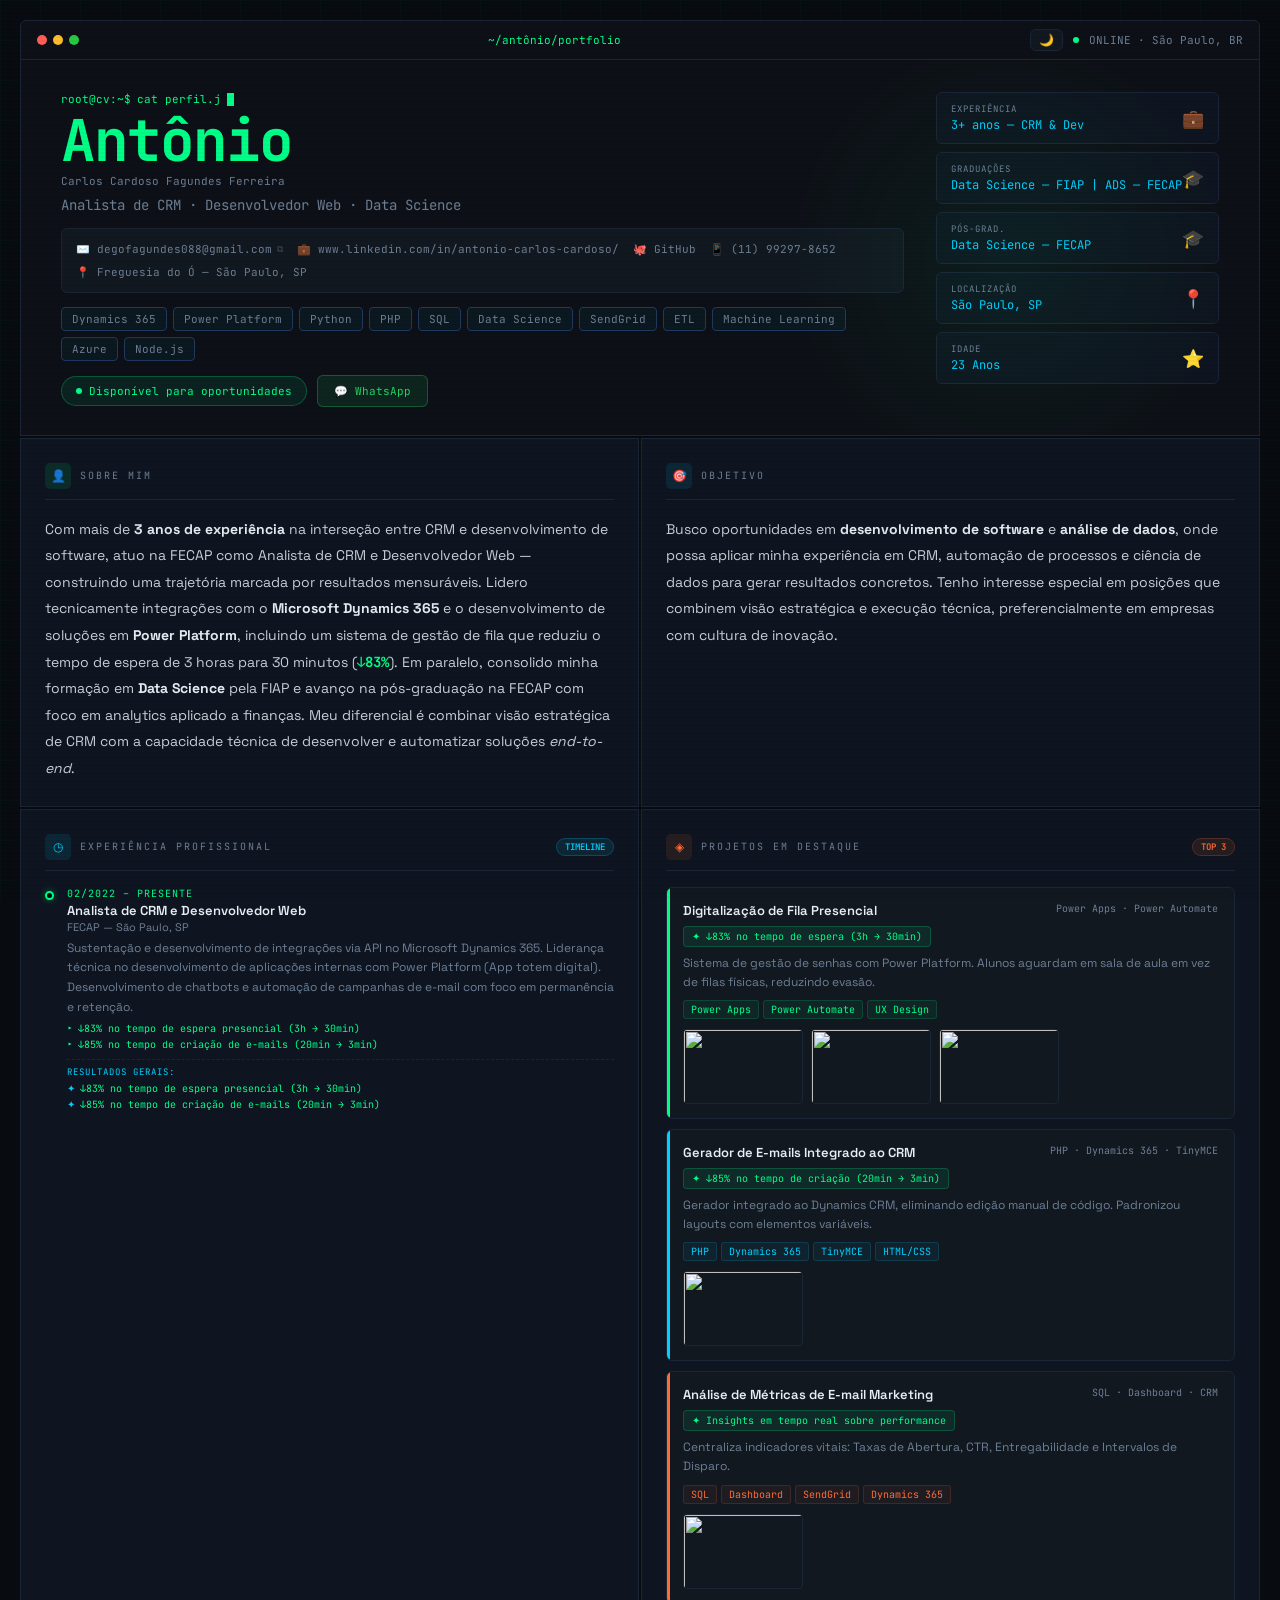
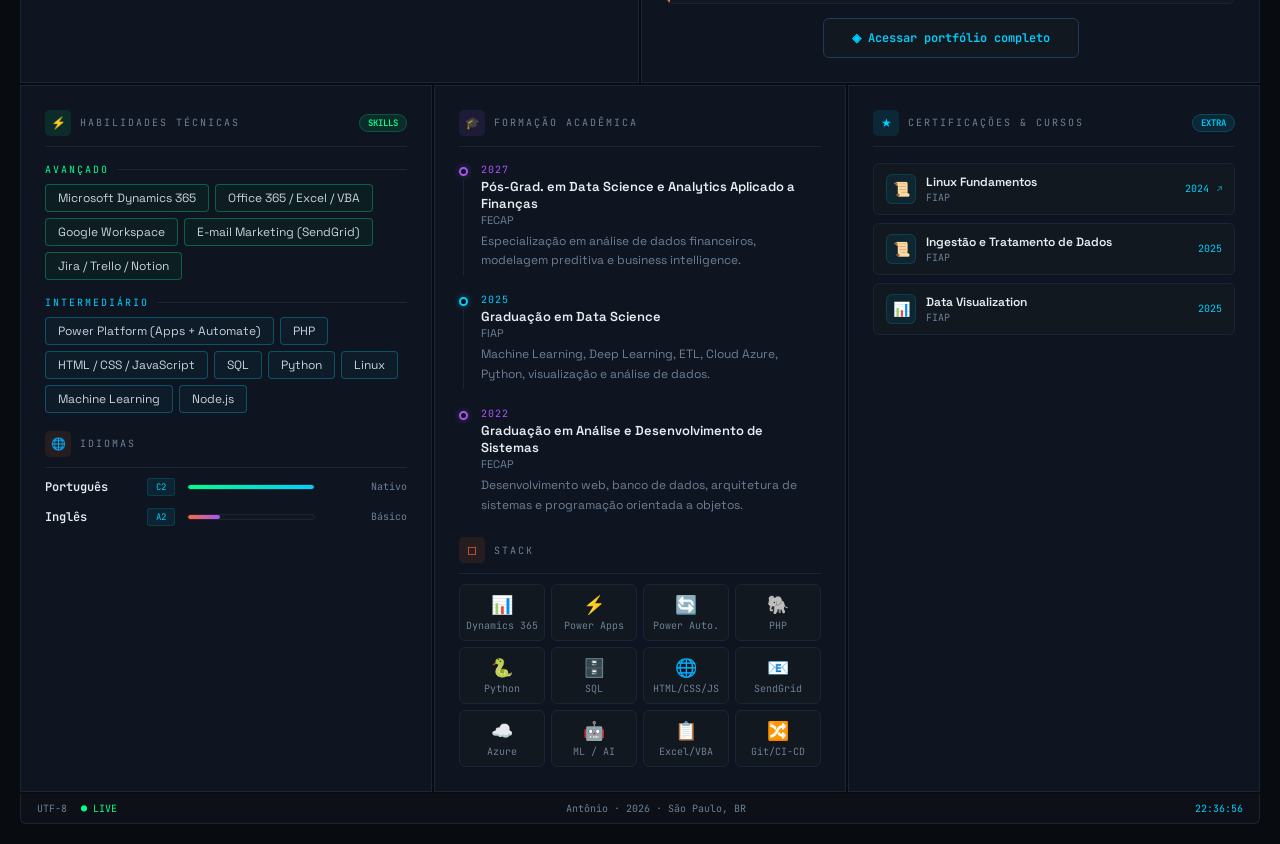
==== commit 87241bcb: "fix: centraliza barra de loading, força UTF-8 nas APIs e melhora erro 403 - Tela de carregamento: .l" ====
--- a/index.html
+++ b/index.html
@@ -25,7 +25,7 @@
 
 <!-- WELCOME SCREEN -->
 <div id="loading">
-  <div style="text-align:center;">
+  <div class="ld-content">
     <div class="ld-name">Antônio</div>
     <div class="ld-role">CRM · Dev · Data Science</div>
     <div class="ld-msg"><span id="ldMsg">Acessando histórico profissional</span><span class="ld-cur"></span></div>
--- a/css/variables.css
+++ b/css/variables.css
@@ -17,30 +17,77 @@
   --mono: 'JetBrains Mono', monospace;
   --sans: 'Space Grotesk', sans-serif;
   --r: 6px;
+
+  /* ═══ Typography Scale ═══ */
+  --fs-hero: clamp(32px,4.5vw,58px);
+  --fs-section-title: 10px;
+  --fs-body: 14px;
+  --fs-description: 12px;
+  --fs-label: 11px;
+  --fs-small: 10px;
+  --fs-tiny: 9px;
+  --fs-item-title: 13px;
 }
 
 /* ═══ Light Mode ═══ */
 html.light {
-  --bg: #f5f6f8;
-  --bg2: #ffffff;
-  --bg3: #ebedf0;
+  --bg: #ffffff;
+  --bg2: #f8f9fb;
+  --bg3: #f0f2f5;
   --panel: #ffffff;
-  --border: #d0d7de;
-  --bb: #a8b3c2;
-  --neon: #00875a;
-  --neon2: #0078a8;
-  --neon3: #d04a18;
-  --neon4: #7c3aed;
-  --neon5: #3d8b5e;
-  --t: #24292f;
-  --td: #57606a;
-  --tb: #1b1f23;
+  --border: #d8dee4;
+  --bb: #b0b8c4;
+  --neon: #1a7f37;
+  --neon2: #0969da;
+  --neon3: #cf222e;
+  --neon4: #8250df;
+  --neon5: #2da44e;
+  --t: #1f2328;
+  --td: #656d76;
+  --tb: #1f2328;
 }
 html.light body::after {
-  background-image:
-    linear-gradient(rgba(0,0,0,.03) 1px, transparent 1px),
-    linear-gradient(90deg, rgba(0,0,0,.03) 1px, transparent 1px) !important;
+  background-image: none !important;
 }
 html.light body.cv-page::before {
-  background: repeating-linear-gradient(0deg, transparent, transparent 2px, rgba(0,0,0,.01) 2px, rgba(0,0,0,.01) 4px) !important;
+  background: none !important;
 }
+html.light .topbar,
+html.light .bottombar {
+  background: #f8f9fb;
+  border-color: #d8dee4;
+}
+html.light .hero {
+  background: #f8f9fb;
+  border-color: #d8dee4;
+}
+html.light .hero::before {
+  display: none;
+}
+html.light .sbox {
+  background: #f8f9fb;
+  border-color: #d8dee4;
+}
+html.light .proj,
+html.light .cert-item,
+html.light .tgitem {
+  background: #f8f9fb;
+}
+html.light .cstrip {
+  background: #f0f2f5;
+  border-color: #d8dee4;
+}
+html.light .tag {
+  background: #f0f2f5;
+  border-color: #d8dee4;
+  color: #656d76;
+}
+html.light .cur2,
+html.light .ld-cur {
+  background: #1a7f37;
+}
+html.light .panel {
+  box-shadow: 0 1px 3px rgba(0,0,0,.06);
+}
+html.light ::-webkit-scrollbar-track { background: #f0f2f5; }
+html.light ::-webkit-scrollbar-thumb { background: #b0b8c4; }
--- a/css/index.css
+++ b/css/index.css
@@ -29,7 +29,8 @@
 .ld-role { font-family: var(--mono); font-size: 12px; color: var(--td); margin-top: 8px; letter-spacing: 3px; text-transform: uppercase; animation: ldIn .9s ease .3s both; }
 .ld-msg { font-family: var(--mono); font-size: 13px; color: var(--neon2); display: flex; align-items: center; gap: 4px; justify-content: center; animation: ldIn .9s ease .5s both; margin-top: 8px; }
 .ld-cur { display: inline-block; width: 8px; height: 14px; background: var(--neon2); animation: blink 1.1s infinite; vertical-align: middle; }
-.ld-bar { width: 200px; height: 1px; background: var(--border); border-radius: 1px; overflow: hidden; margin-top: 28px; animation: ldIn .9s ease .7s both; }
+.ld-content { display: flex; flex-direction: column; align-items: center; max-width: 92vw; }
+.ld-bar { width: 200px; max-width: 100%; height: 2px; background: var(--border); border-radius: 1px; overflow: hidden; margin: 28px auto 0; animation: ldIn .9s ease .7s both; }
 .ld-fill { height: 100%; background: linear-gradient(90deg, var(--neon), var(--neon2)); animation: ldBar 2.2s ease-in-out infinite; }
 @keyframes ldIn { from { opacity: 0; transform: translateY(12px); } to { opacity: 1; transform: translateY(0); } }
 @keyframes blink { 0%,100% { opacity: 1; } 50% { opacity: 0; } }
@@ -52,41 +53,38 @@
 .hero-layout { display: flex; justify-content: space-between; align-items: flex-start; gap: 32px; flex-wrap: wrap; }
 .hero-left { flex: 1; min-width: 280px; }
 .hp { font-family: var(--mono); font-size: 11px; color: var(--neon); display: flex; align-items: center; gap: 6px; margin-bottom: 6px; }
-.hero-name { font-family: var(--mono); font-size: clamp(32px,4.5vw,58px); font-weight: 700; color: var(--tb); letter-spacing: -2px; line-height: 1; margin-bottom: 4px; }
+.hero-name { font-family: var(--mono); font-size: var(--fs-hero); font-weight: 700; color: var(--tb); letter-spacing: -2px; line-height: 1; margin-bottom: 4px; }
 .hero-name span { color: var(--neon); }
-.hero-full { font-family: var(--mono); font-size: 11px; color: var(--td); margin-bottom: 8px; }
-.hero-role { font-size: 14px; color: var(--td); font-family: var(--mono); margin-bottom: 14px; }
+.hero-full { font-family: var(--mono); font-size: var(--fs-label); color: var(--td); margin-bottom: 8px; }
+.hero-role { font-size: var(--fs-body); color: var(--td); font-family: var(--mono); margin-bottom: 14px; }
 
 /* CONTACT STRIP */
 .cstrip { display: flex; flex-wrap: wrap; background: var(--bg3); border: 1px solid var(--border); border-radius: var(--r); padding: 10px 14px; margin-bottom: 14px; gap: 3px 0; }
-.ci { display: inline-flex; align-items: center; gap: 5px; font-family: var(--mono); font-size: 11px; color: var(--td); text-decoration: none; transition: color .2s; padding: 3px 14px 3px 0; }
+.ci { display: inline-flex; align-items: center; gap: 5px; font-family: var(--mono); font-size: var(--fs-label); color: var(--td); text-decoration: none; transition: color .2s; padding: 3px 14px 3px 0; }
 .ci:hover { color: var(--neon2); }
-.copy-btn { display: inline-flex; align-items: center; gap: 5px; background: none; border: none; font-family: var(--mono); font-size: 11px; color: var(--td); cursor: pointer; padding: 3px 14px 3px 0; transition: color .2s; }
+.copy-btn { display: inline-flex; align-items: center; gap: 5px; background: none; border: none; font-family: var(--mono); font-size: var(--fs-label); color: var(--td); cursor: pointer; padding: 3px 14px 3px 0; transition: color .2s; }
 .copy-btn:hover { color: var(--neon); }
 .copy-hint { font-size: 9px; opacity: .5; }
 .copy-toast { position: fixed; bottom: 28px; left: 50%; transform: translateX(-50%); background: var(--bg2); border: 1px solid var(--neon); color: var(--neon); font-family: var(--mono); font-size: 12px; padding: 8px 20px; border-radius: var(--r); z-index: 8000; opacity: 0; transition: opacity .25s; pointer-events: none; white-space: nowrap; }
 .copy-toast.show { opacity: 1; }
 
 .hero-tags { display: flex; flex-wrap: wrap; gap: 6px; margin-bottom: 14px; }
-.tag { padding: 4px 10px; border: 1px solid var(--bb); border-radius: 4px; font-family: var(--mono); font-size: 11px; color: var(--td); background: rgba(0,207,255,.04); transition: all .2s; cursor: default; }
+.tag { padding: 4px 10px; border: 1px solid var(--bb); border-radius: 4px; font-family: var(--mono); font-size: var(--fs-label); color: var(--td); background: rgba(0,207,255,.04); transition: all .2s; cursor: default; }
 .tag:hover { border-color: var(--neon2); color: var(--neon2); }
 .hero-actions { display: flex; align-items: center; gap: 10px; flex-wrap: wrap; }
 .avail { display: inline-flex; align-items: center; gap: 7px; padding: 7px 14px; background: rgba(0,255,136,.08); border: 1px solid rgba(0,255,136,.25); border-radius: 20px; font-family: var(--mono); font-size: 11px; color: var(--neon); }
 .wa-btn { display: inline-flex; align-items: center; gap: 7px; padding: 8px 16px; background: rgba(37,211,102,.1); border: 1px solid rgba(37,211,102,.3); border-radius: var(--r); font-family: var(--mono); font-size: 11px; color: #25d366; text-decoration: none; transition: all .2s; }
 .wa-btn:hover { background: rgba(37,211,102,.2); }
 
-/* PDF GROUP */
-.pdf-group { display: inline-flex; border-radius: var(--r); overflow: hidden; border: 1px solid rgba(0,255,136,.35); }
-.pdf-btn { display: inline-flex; align-items: center; gap: 6px; padding: 8px 14px; background: rgba(0,255,136,.12); font-family: var(--mono); font-size: 11px; color: var(--neon); cursor: pointer; font-weight: 600; transition: all .2s; border: none; outline: none; white-space: nowrap; }
-.pdf-btn:hover { background: rgba(0,255,136,.24); }
-.pdf-btn+.pdf-btn { border-left: 1px solid rgba(0,255,136,.2); background: rgba(0,207,255,.08); color: var(--neon2); }
-.pdf-btn+.pdf-btn:hover { background: rgba(0,207,255,.18); }
+/* PDF DOWNLOAD */
+.pdf-btn { display: inline-flex; align-items: center; gap: 6px; padding: 8px 16px; background: rgba(0,255,136,.12); border: 1px solid rgba(0,255,136,.35); border-radius: var(--r); font-family: var(--mono); font-size: var(--fs-label); color: var(--neon); cursor: pointer; font-weight: 600; transition: all .2s; text-decoration: none; white-space: nowrap; }
+.pdf-btn:hover { background: rgba(0,255,136,.24); transform: translateY(-1px); }
 
 /* HERO STATS */
 .hero-stats { display: flex; flex-direction: column; gap: 8px; min-width: 196px; }
 .sbox { background: var(--panel); border: 1px solid var(--border); border-radius: var(--r); padding: 10px 14px; display: flex; align-items: center; justify-content: space-between; }
-.slabel { font-family: var(--mono); font-size: 9px; color: var(--td); text-transform: uppercase; letter-spacing: 1px; }
-.sval { font-family: var(--mono); font-size: 12px; color: var(--neon2); margin-top: 2px; }
+.slabel { font-family: var(--mono); font-size: var(--fs-tiny); color: var(--td); text-transform: uppercase; letter-spacing: 1px; }
+.sval { font-family: var(--mono); font-size: var(--fs-description); color: var(--neon2); margin-top: 2px; }
 
 /* LAYOUT */
 .gap2 { margin-top: 2px; }
@@ -107,8 +105,7 @@
   .topbar { padding: 6px 10px; font-size: 10px; }
   .bottombar { padding: 6px 10px; font-size: 9px; }
   .hero-actions { flex-direction: column; gap: 8px; }
-  .pdf-group { width: 100%; }
-  .pdf-btn { flex: 1; justify-content: center; font-size: 10px; padding: 10px 8px; }
+  .pdf-btn { width: 100%; justify-content: center; font-size: 10px; padding: 10px 8px; }
   .proj-img { width: 80px; height: 50px; }
   .tag { font-size: 10px; padding: 3px 8px; }
   .cert-item { flex-wrap: wrap; gap: 6px; }
@@ -122,25 +119,25 @@
 .pi-c { background: rgba(0,207,255,.1); color: var(--neon2); }
 .pi-o { background: rgba(255,107,53,.1); color: var(--neon3); }
 .pi-p { background: rgba(168,85,247,.1); color: var(--neon4); }
-.pt { font-family: var(--mono); font-size: 10px; text-transform: uppercase; letter-spacing: 2px; color: var(--td); }
-.pb { margin-left: auto; padding: 2px 8px; border-radius: 20px; font-family: var(--mono); font-size: 9px; font-weight: 600; }
+.pt { font-family: var(--mono); font-size: var(--fs-section-title); text-transform: uppercase; letter-spacing: 2px; color: var(--td); }
+.pb { margin-left: auto; padding: 2px 8px; border-radius: 20px; font-family: var(--mono); font-size: var(--fs-tiny); font-weight: 600; }
 .pb-g { background: rgba(0,255,136,.1); color: var(--neon); border: 1px solid rgba(0,255,136,.2); }
 .pb-c { background: rgba(0,207,255,.1); color: var(--neon2); border: 1px solid rgba(0,207,255,.2); }
 .pb-o { background: rgba(255,107,53,.1); color: var(--neon3); border: 1px solid rgba(255,107,53,.2); }
 .pb-p { background: rgba(168,85,247,.1); color: var(--neon4); border: 1px solid rgba(168,85,247,.2); }
 
 /* SOBRE MIM */
-.sobre { font-size: 14px; line-height: 1.9; color: var(--t); }
+.sobre { font-size: var(--fs-body); line-height: 1.9; color: var(--t); }
 .sobre strong { color: var(--tb); }
 .sobre .metric { color: var(--neon); font-family: var(--mono); font-weight: 700; }
 
 /* SKILLS */
 .sg { margin-bottom: 16px; } .sg:last-child { margin-bottom: 0; }
-.sg-label { font-family: var(--mono); font-size: 10px; text-transform: uppercase; letter-spacing: 2px; margin-bottom: 8px; display: flex; align-items: center; gap: 8px; }
+.sg-label { font-family: var(--mono); font-size: var(--fs-small); text-transform: uppercase; letter-spacing: 2px; margin-bottom: 8px; display: flex; align-items: center; gap: 8px; }
 .sg-label::after { content: ''; flex: 1; height: 1px; background: var(--border); }
 .sg-label.adv { color: var(--neon); } .sg-label.int { color: var(--neon2); } .sg-label.bsc { color: var(--neon5); } .sg-label.lng { color: var(--neon3); }
 .stags { display: flex; flex-wrap: wrap; gap: 6px; }
-.stag { padding: 5px 12px; border: 1px solid; border-radius: 4px; font-size: 12px; transition: all .2s; cursor: default; }
+.stag { padding: 5px 12px; border: 1px solid; border-radius: 4px; font-size: var(--fs-description); transition: all .2s; cursor: default; }
 .stag.adv { border-color: rgba(0,255,136,.3); color: var(--t); background: rgba(0,255,136,.04); }
 .stag.adv:hover { border-color: var(--neon); color: var(--neon); }
 .stag.int { border-color: rgba(0,207,255,.3); color: var(--t); background: rgba(0,207,255,.04); }
@@ -160,16 +157,16 @@
 .td2.o { border-color: var(--neon3); box-shadow: 0 0 6px rgba(255,107,53,.4); }
 .td2.p { border-color: var(--neon4); box-shadow: 0 0 6px rgba(168,85,247,.4); }
 .tc { width: 1px; flex: 1; background: var(--border); margin-top: 4px; }
-.tp { font-family: var(--mono); font-size: 10px; text-transform: uppercase; letter-spacing: 1px; margin-bottom: 2px; }
+.tp { font-family: var(--mono); font-size: var(--fs-small); text-transform: uppercase; letter-spacing: 1px; margin-bottom: 2px; }
 .tp.g { color: var(--neon); } .tp.c { color: var(--neon2); } .tp.o { color: var(--neon3); } .tp.p { color: var(--neon4); }
-.tt { font-size: 13px; font-weight: 600; color: var(--tb); margin-bottom: 1px; }
-.ts { font-size: 11px; color: var(--td); margin-bottom: 5px; }
-.tdesc { font-size: 11px; color: var(--td); line-height: 1.65; margin-bottom: 4px; }
-.thl { display: flex; align-items: flex-start; gap: 5px; font-family: var(--mono); font-size: 10px; color: var(--neon); margin-top: 3px; }
+.tt { font-size: var(--fs-item-title); font-weight: 600; color: var(--tb); margin-bottom: 1px; }
+.ts { font-size: var(--fs-label); color: var(--td); margin-bottom: 5px; }
+.tdesc { font-size: var(--fs-description); color: var(--td); line-height: 1.65; margin-bottom: 4px; }
+.thl { display: flex; align-items: flex-start; gap: 5px; font-family: var(--mono); font-size: var(--fs-small); color: var(--neon); margin-top: 3px; }
 
 /* EXPERIENCE RESULTS */
 .exp-results { margin-top: 8px; padding-top: 6px; border-top: 1px dashed var(--border); }
-.exp-results-label { font-family: var(--mono); font-size: 9px; color: var(--neon2); text-transform: uppercase; letter-spacing: 1px; margin-bottom: 4px; }
+.exp-results-label { font-family: var(--mono); font-size: var(--fs-tiny); color: var(--neon2); text-transform: uppercase; letter-spacing: 1px; margin-bottom: 4px; }
 .exp-results .thl span:first-child { color: var(--neon2); }
 
 /* PROJECTS */
@@ -180,12 +177,12 @@
 .proj.o::before { background: var(--neon3); } .proj.p::before { background: var(--neon4); }
 .proj:hover { border-color: var(--bb); }
 .proj-top { display: flex; justify-content: space-between; align-items: flex-start; gap: 8px; margin-bottom: 5px; }
-.proj-name { font-weight: 600; font-size: 13px; color: var(--tb); }
-.proj-stack { font-family: var(--mono); font-size: 10px; color: var(--td); text-align: right; flex-shrink: 0; }
-.result { display: inline-flex; align-items: center; gap: 5px; padding: 3px 8px; background: rgba(0,255,136,.08); border: 1px solid rgba(0,255,136,.2); border-radius: 4px; font-family: var(--mono); font-size: 10px; color: var(--neon); margin-bottom: 7px; }
-.proj-desc { font-size: 12px; color: var(--td); line-height: 1.6; margin-bottom: 8px; }
+.proj-name { font-weight: 600; font-size: var(--fs-item-title); color: var(--tb); }
+.proj-stack { font-family: var(--mono); font-size: var(--fs-small); color: var(--td); text-align: right; flex-shrink: 0; }
+.result { display: inline-flex; align-items: center; gap: 5px; padding: 3px 8px; background: rgba(0,255,136,.08); border: 1px solid rgba(0,255,136,.2); border-radius: 4px; font-family: var(--mono); font-size: var(--fs-small); color: var(--neon); margin-bottom: 7px; }
+.proj-desc { font-size: var(--fs-description); color: var(--td); line-height: 1.6; margin-bottom: 8px; }
 .pills { display: flex; flex-wrap: wrap; gap: 4px; }
-.pill { padding: 2px 7px; border-radius: 3px; font-family: var(--mono); font-size: 10px; border: 1px solid; }
+.pill { padding: 2px 7px; border-radius: 3px; font-family: var(--mono); font-size: var(--fs-small); border: 1px solid; }
 .pill.g { background: rgba(0,255,136,.06); border-color: rgba(0,255,136,.15); color: var(--neon); }
 .pill.c { background: rgba(0,207,255,.06); border-color: rgba(0,207,255,.15); color: var(--neon2); }
 .pill.o { background: rgba(255,107,53,.06); border-color: rgba(255,107,53,.15); color: var(--neon3); }
@@ -215,10 +212,10 @@
 .po-card.g::before { background: var(--neon); } .po-card.c::before { background: var(--neon2); }
 .po-card.o::before { background: var(--neon3); } .po-card.p::before { background: var(--neon4); }
 .po-feat { position: absolute; top: 12px; right: 12px; background: rgba(0,255,136,.12); border: 1px solid rgba(0,255,136,.3); border-radius: 20px; font-family: var(--mono); font-size: 9px; color: var(--neon); padding: 2px 8px; }
-.po-name { font-weight: 600; font-size: 14px; color: var(--tb); margin-bottom: 4px; }
-.po-stack { font-family: var(--mono); font-size: 10px; color: var(--td); margin-bottom: 10px; }
-.po-result { display: inline-flex; align-items: center; gap: 5px; padding: 3px 8px; background: rgba(0,255,136,.08); border: 1px solid rgba(0,255,136,.2); border-radius: 4px; font-family: var(--mono); font-size: 10px; color: var(--neon); margin-bottom: 8px; }
-.po-desc { font-size: 12px; color: var(--td); line-height: 1.65; margin-bottom: 10px; }
+.po-name { font-weight: 600; font-size: var(--fs-body); color: var(--tb); margin-bottom: 4px; }
+.po-stack { font-family: var(--mono); font-size: var(--fs-small); color: var(--td); margin-bottom: 10px; }
+.po-result { display: inline-flex; align-items: center; gap: 5px; padding: 3px 8px; background: rgba(0,255,136,.08); border: 1px solid rgba(0,255,136,.2); border-radius: 4px; font-family: var(--mono); font-size: var(--fs-small); color: var(--neon); margin-bottom: 8px; }
+.po-desc { font-size: var(--fs-description); color: var(--td); line-height: 1.65; margin-bottom: 10px; }
 .po-imgs { display: flex; flex-wrap: wrap; gap: 6px; margin-top: 8px; }
 .po-img { width: 90px; height: 56px; object-fit: cover; border-radius: 4px; border: 1px solid var(--border); cursor: zoom-in; transition: all .2s; }
 .po-img:hover { border-color: var(--neon2); transform: scale(1.04); }
@@ -229,17 +226,17 @@
 .cert-item.clickable { cursor: pointer; }
 .cert-item.clickable:hover { border-color: var(--neon2); }
 .cert-badge { width: 30px; height: 30px; border-radius: 6px; display: flex; align-items: center; justify-content: center; font-size: 14px; flex-shrink: 0; background: rgba(0,207,255,.08); border: 1px solid rgba(0,207,255,.15); }
-.cert-name { font-size: 12px; font-weight: 600; color: var(--tb); margin-bottom: 1px; }
-.cert-issuer { font-family: var(--mono); font-size: 10px; color: var(--td); }
-.cert-year { font-family: var(--mono); font-size: 10px; color: var(--neon2); margin-left: auto; flex-shrink: 0; }
-.cert-hint { font-family: var(--mono); font-size: 9px; color: var(--neon2); opacity: .7; margin-left: 3px; }
+.cert-name { font-size: var(--fs-description); font-weight: 600; color: var(--tb); margin-bottom: 1px; }
+.cert-issuer { font-family: var(--mono); font-size: var(--fs-small); color: var(--td); }
+.cert-year { font-family: var(--mono); font-size: var(--fs-small); color: var(--neon2); margin-left: auto; flex-shrink: 0; }
+.cert-hint { font-family: var(--mono); font-size: var(--fs-tiny); color: var(--neon2); opacity: .7; margin-left: 3px; }
 
 /* TECH GRID */
 .tgrid { display: grid; grid-template-columns: repeat(auto-fill, minmax(74px, 1fr)); gap: 6px; }
 .tgitem { background: var(--bg3); border: 1px solid var(--border); border-radius: var(--r); padding: 8px 5px; text-align: center; transition: all .2s; cursor: default; }
 .tgitem:hover { border-color: var(--bb); transform: translateY(-2px); }
 .tg-e { font-size: 18px; display: block; margin-bottom: 3px; }
-.tg-l { font-family: var(--mono); font-size: 10px; color: var(--td); }
+.tg-l { font-family: var(--mono); font-size: var(--fs-small); color: var(--td); }
 
 /* LIGHTBOX */
 #lb { position: fixed; inset: 0; background: rgba(0,0,0,.94); z-index: 9500; display: flex; align-items: center; justify-content: center; }
@@ -271,14 +268,14 @@
 /* LANGUAGES SECTION */
 .lang-item { display: flex; align-items: center; gap: 12px; margin-bottom: 12px; }
 .lang-item:last-child { margin-bottom: 0; }
-.lang-name { font-family: var(--mono); font-size: 12px; color: var(--tb); min-width: 90px; font-weight: 600; }
-.lang-level { font-family: var(--mono); font-size: 9px; color: var(--neon2); background: rgba(0,207,255,.08); border: 1px solid rgba(0,207,255,.15); border-radius: 3px; padding: 2px 6px; min-width: 28px; text-align: center; }
+.lang-name { font-family: var(--mono); font-size: var(--fs-description); color: var(--tb); min-width: 90px; font-weight: 600; }
+.lang-level { font-family: var(--mono); font-size: var(--fs-tiny); color: var(--neon2); background: rgba(0,207,255,.08); border: 1px solid rgba(0,207,255,.15); border-radius: 3px; padding: 2px 6px; min-width: 28px; text-align: center; }
 .lang-bar-wrap { flex: 1; height: 6px; background: var(--bg3); border-radius: 3px; border: 1px solid var(--border); overflow: hidden; }
 .lang-bar { height: 100%; border-radius: 3px; transition: width .6s ease; }
 .lang-bar.high { background: linear-gradient(90deg, var(--neon), var(--neon2)); }
 .lang-bar.mid { background: linear-gradient(90deg, var(--neon2), var(--neon4)); }
 .lang-bar.low { background: linear-gradient(90deg, var(--neon3), var(--neon4)); }
-.lang-label { font-family: var(--mono); font-size: 10px; color: var(--td); min-width: 80px; text-align: right; }
+.lang-label { font-family: var(--mono); font-size: var(--fs-small); color: var(--td); min-width: 80px; text-align: right; }
 
 /* QR CODE — only visible in print */
 .qr-print-section { display: none; }
--- a/css/print.css
+++ b/css/print.css
@@ -8,13 +8,12 @@
   body::before, body::after,
   .copy-toast, .wa-btn, .view-all-wrap,
   .avail, .pulse, .cur2, .hero::before,
-  .pdf-group, .topbar, .bottombar,
+  .pdf-btn, .topbar, .bottombar,
   .proj-imgs, .po-imgs,
   .theme-toggle, .lang-toggle { display: none !important; }
 
-  /* QR Code in print */
-  .qr-print-section { display: block !important; text-align: center; margin-top: 14px; page-break-inside: avoid; }
-  .qr-print-section canvas, .qr-print-section img { width: 80px; height: 80px; }
+  /* QR Code — hidden by default in print, shown only in ATS */
+  .qr-print-section { display: none !important; }
 
   /* ═══ PDF DESIGN ═══ */
   body.pm-design { background: white !important; -webkit-print-color-adjust: exact; print-color-adjust: exact; }
@@ -212,9 +211,10 @@
   body.pm-ats .exp-results .thl span:first-child { display: none !important; }
   body.pm-ats .exp-results .thl span:last-child::before { content: '\25CF  ' !important; font-size: 7pt !important; }
 
-  /* ── QR Code no PDF ── */
-  body.pm-design .qr-print-section { display: block !important; text-align: right; margin-top: 10px; }
-  body.pm-ats .qr-print-section { display: block !important; text-align: right; margin-top: 10px; }
+  /* ── QR Code — only in ATS at the end ── */
+  body.pm-ats .qr-print-section { display: block !important; text-align: center; margin-top: 16px; order: 98 !important; page-break-inside: avoid; }
+  body.pm-ats .qr-print-section img { width: 70px; height: 70px; }
+  body.pm-ats .qr-label { font-size: 8pt !important; color: #555 !important; }
 
   /* ── Links no rodapé ── */
   body.pm-ats a[href^="mailto"]:after { content: ""; }
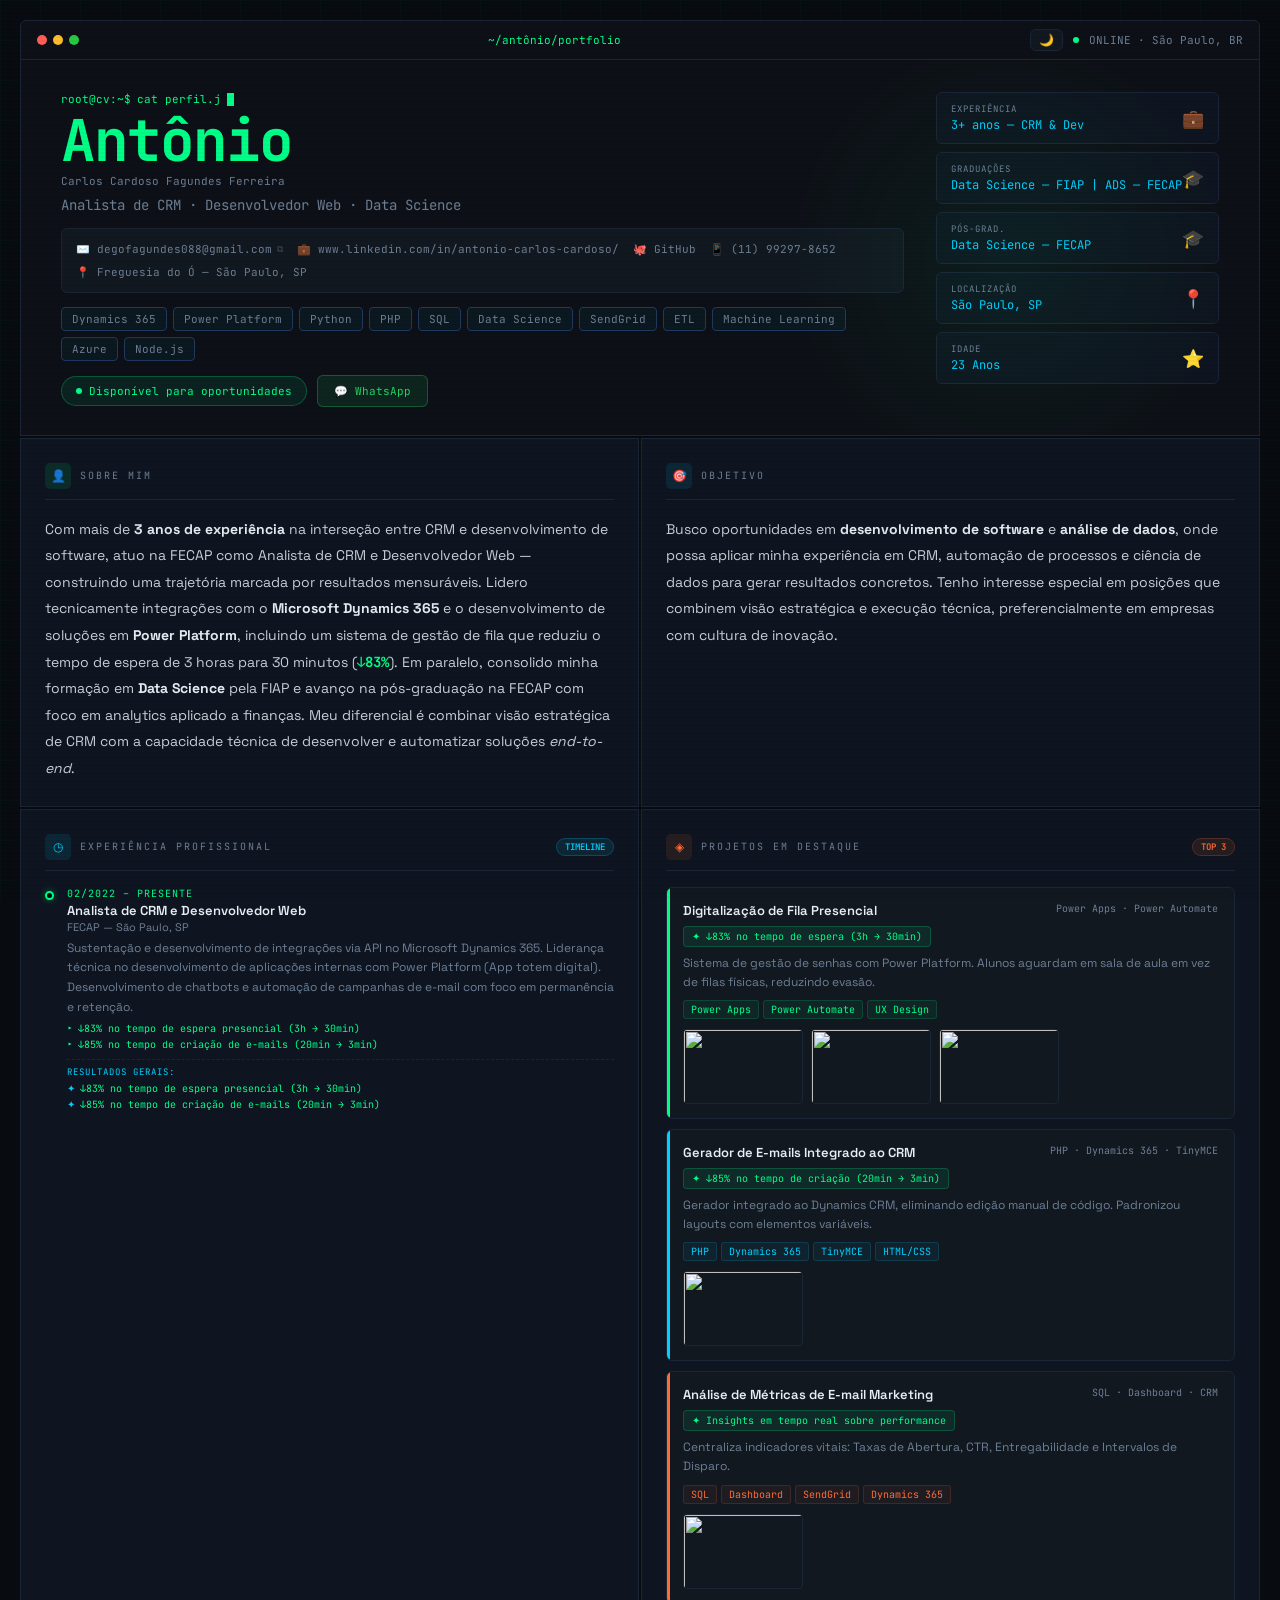
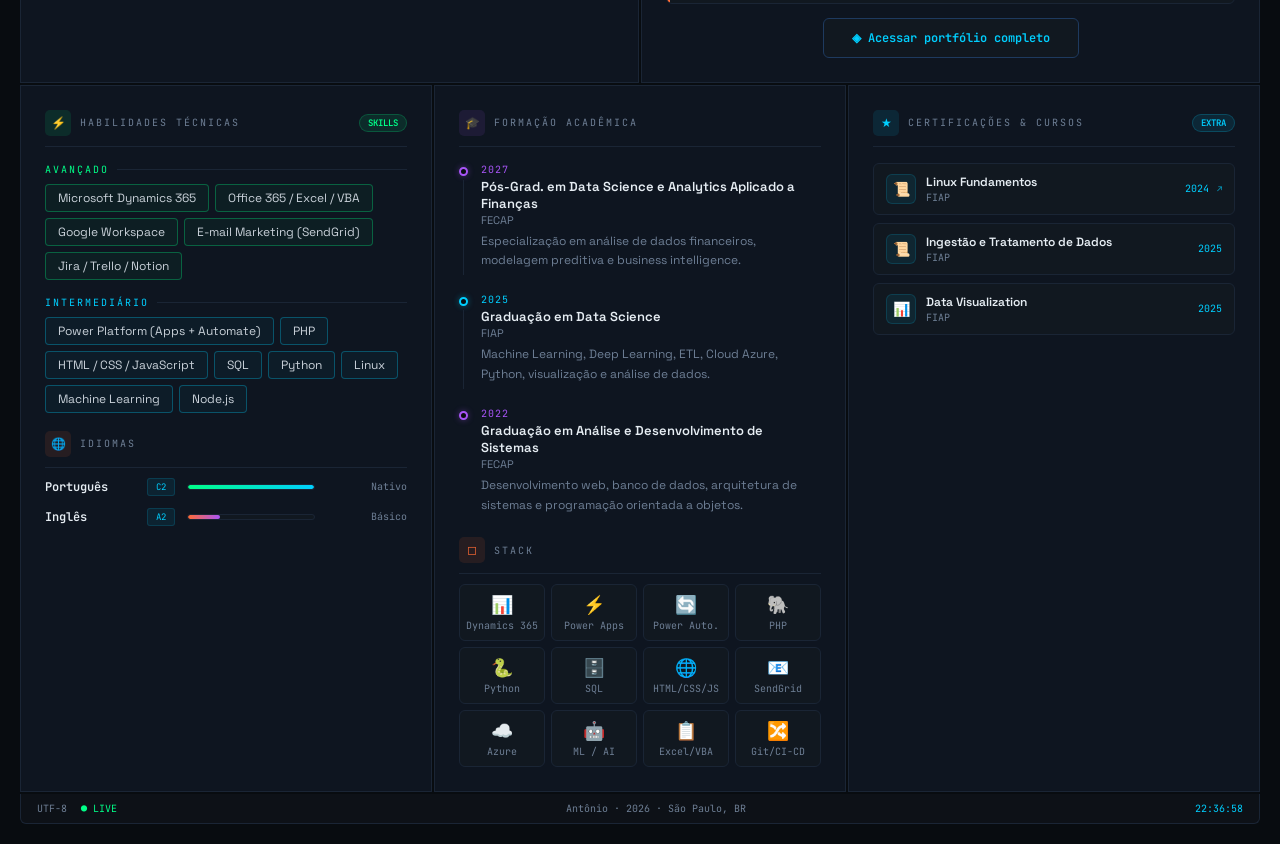
==== commit ae7a695b: "feat: foto de perfil no hero com moldura animada - Nova posição: coluna lateral do hero (hero-aside)" ====
--- a/index.html
+++ b/index.html
@@ -75,7 +75,10 @@
         <div class="hero-tags" id="htags"></div>
         <div class="hero-actions" id="heroActions"></div>
       </div>
-      <div class="hero-stats" id="hstats"></div>
+      <div class="hero-aside">
+        <div class="hero-photo" id="heroPhoto"></div>
+        <div class="hero-stats" id="hstats"></div>
+      </div>
     </div>
   </div>
 
--- a/css/index.css
+++ b/css/index.css
@@ -80,6 +80,60 @@
 .pdf-btn { display: inline-flex; align-items: center; gap: 6px; padding: 8px 16px; background: rgba(0,255,136,.12); border: 1px solid rgba(0,255,136,.35); border-radius: var(--r); font-family: var(--mono); font-size: var(--fs-label); color: var(--neon); cursor: pointer; font-weight: 600; transition: all .2s; text-decoration: none; white-space: nowrap; }
 .pdf-btn:hover { background: rgba(0,255,136,.24); transform: translateY(-1px); }
 
+/* HERO ASIDE (foto + stats) */
+.hero-aside { display: flex; flex-direction: column; gap: 14px; min-width: 196px; }
+
+/* HERO PHOTO — moldura animada */
+@property --hp-angle { syntax: '<angle>'; initial-value: 0deg; inherits: false; }
+.hero-photo { width: 100%; }
+.hp-frame {
+  --hp-angle: 0deg;
+  position: relative;
+  width: 100%;
+  max-width: 200px;
+  aspect-ratio: 1 / 1;
+  margin-left: auto;
+  padding: 3px;
+  border-radius: 14px;
+  background: var(--bg3);
+  overflow: hidden;
+  isolation: isolate;
+  box-shadow: 0 0 0 1px var(--border);
+  transition: box-shadow .45s ease;
+}
+.hp-frame::before {
+  content: '';
+  position: absolute;
+  inset: -45%;
+  z-index: -1;
+  background: conic-gradient(from var(--hp-angle), var(--neon), var(--neon2), var(--neon4), var(--neon3), var(--neon));
+  opacity: 0;
+  transition: opacity .45s ease;
+  animation: hpSpin 4s linear infinite;
+  animation-play-state: paused;
+}
+.hp-frame img {
+  display: block;
+  width: 100%;
+  height: 100%;
+  object-fit: cover;
+  border-radius: 11px;
+  position: relative;
+  z-index: 0;
+  filter: grayscale(.2) contrast(1.03);
+  transition: filter .45s ease, transform .45s ease;
+}
+.hp-frame:hover,
+.hp-frame.in-view { box-shadow: 0 0 0 1px transparent, 0 0 24px rgba(0,207,255,.22); }
+.hp-frame:hover::before,
+.hp-frame.in-view::before { opacity: 1; animation-play-state: running; }
+.hp-frame:hover img,
+.hp-frame.in-view img { filter: none; transform: scale(1.03); }
+@keyframes hpSpin { from { --hp-angle: 0deg; } to { --hp-angle: 360deg; } }
+@media (prefers-reduced-motion: reduce) {
+  .hp-frame::before { animation: none; }
+}
+
 /* HERO STATS */
 .hero-stats { display: flex; flex-direction: column; gap: 8px; min-width: 196px; }
 .sbox { background: var(--panel); border: 1px solid var(--border); border-radius: var(--r); padding: 10px 14px; display: flex; align-items: center; justify-content: space-between; }
@@ -94,7 +148,7 @@
 .g3 { display: grid; grid-template-columns: 1fr 1fr 1fr; gap: 2px; }
 .panel { background: var(--panel); border: 1px solid var(--border); padding: 24px; transition: border-color .3s; }
 .panel:hover { border-color: var(--bb); }
-@media(max-width:920px) { .g2,.g3 { grid-template-columns: 1fr; } .hero-layout { flex-direction: column; } .hero { padding: 24px 20px 20px; } }
+@media(max-width:920px) { .g2,.g3 { grid-template-columns: 1fr; } .hero-layout { flex-direction: column; } .hero { padding: 24px 20px 20px; } .hero-aside { width: 100%; } .hp-frame { margin: 0 auto; } }
 @media(max-width:480px) {
   .w { padding: 8px; }
   .hero { padding: 16px 14px 14px; }
@@ -110,6 +164,7 @@
   .tag { font-size: 10px; padding: 3px 8px; }
   .cert-item { flex-wrap: wrap; gap: 6px; }
   .cert-year { margin-left: 0; }
+  .hp-frame { max-width: 150px; }
 }
 
 /* PANEL HEADER */
--- a/css/print.css
+++ b/css/print.css
@@ -10,6 +10,7 @@
   .avail, .pulse, .cur2, .hero::before,
   .pdf-btn, .topbar, .bottombar,
   .proj-imgs, .po-imgs,
+  .hero-photo,
   .theme-toggle, .lang-toggle { display: none !important; }
 
   /* QR Code — hidden by default in print, shown only in ATS */
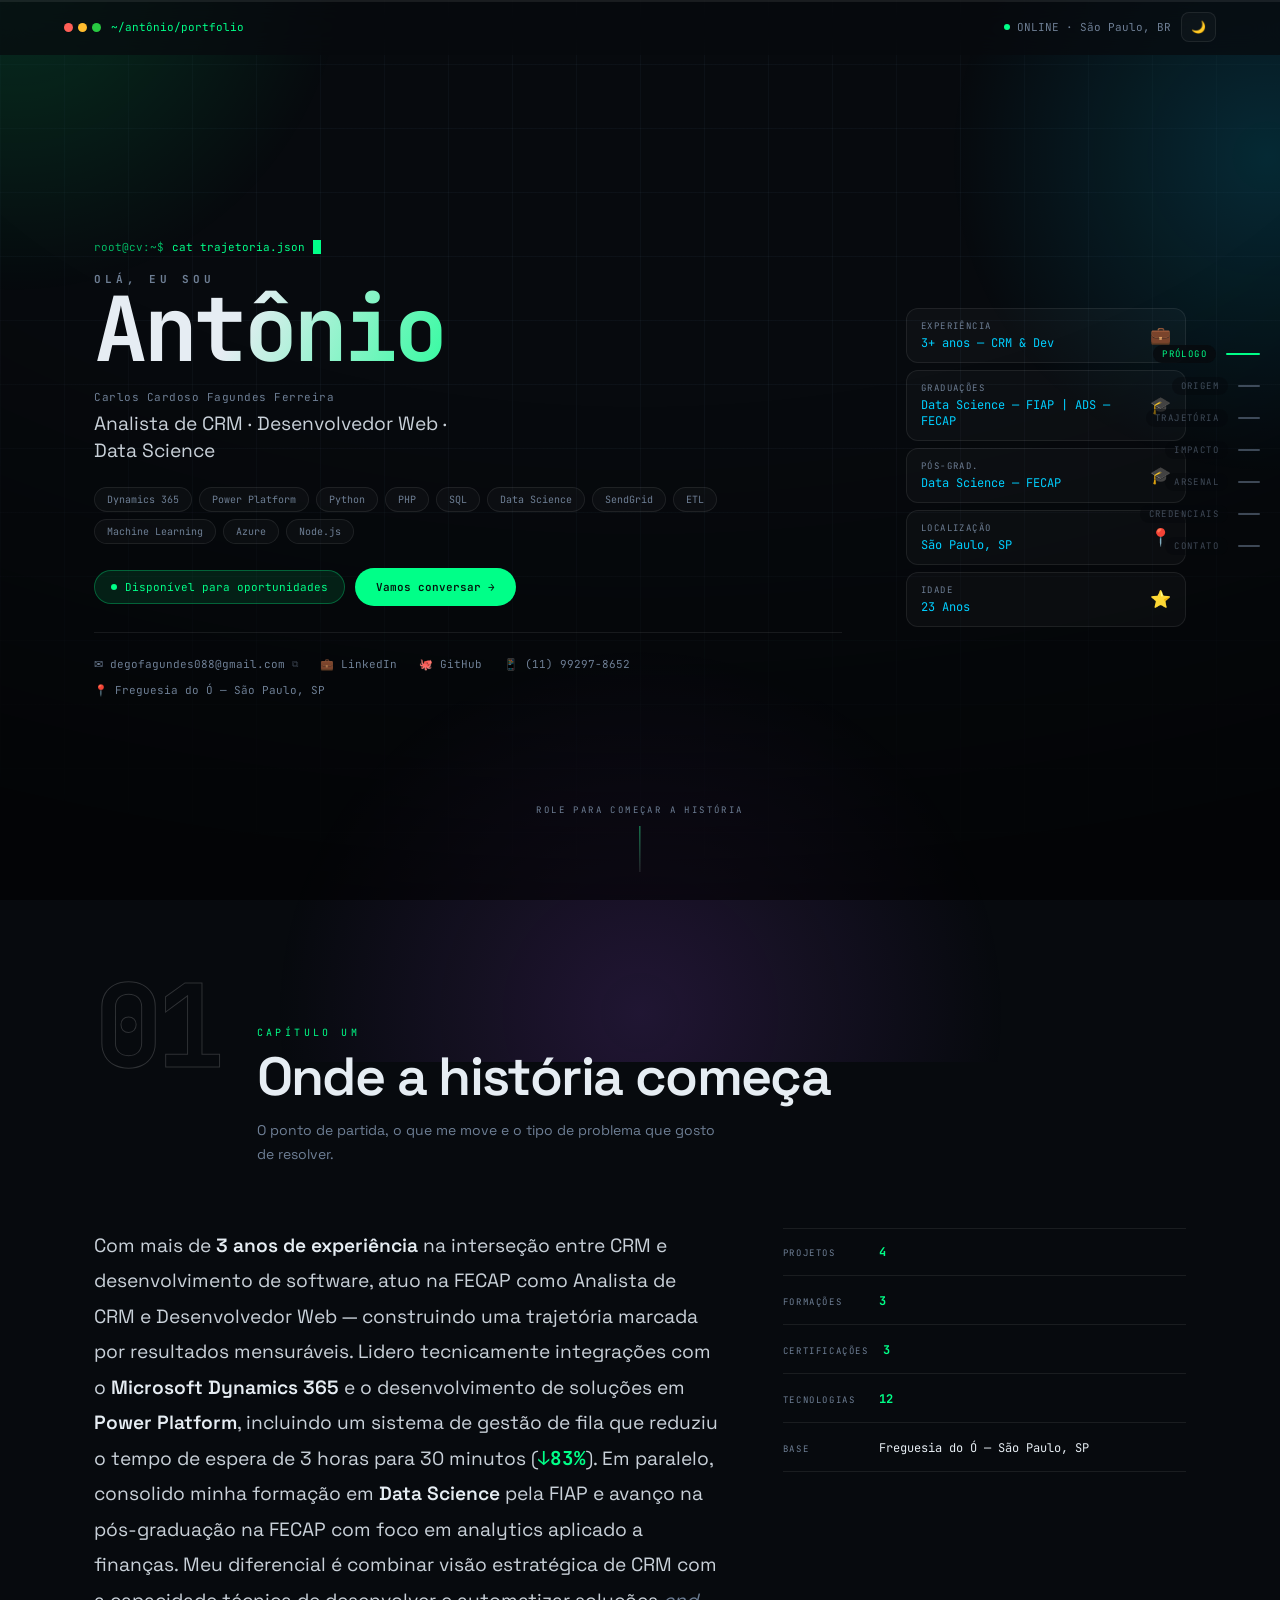
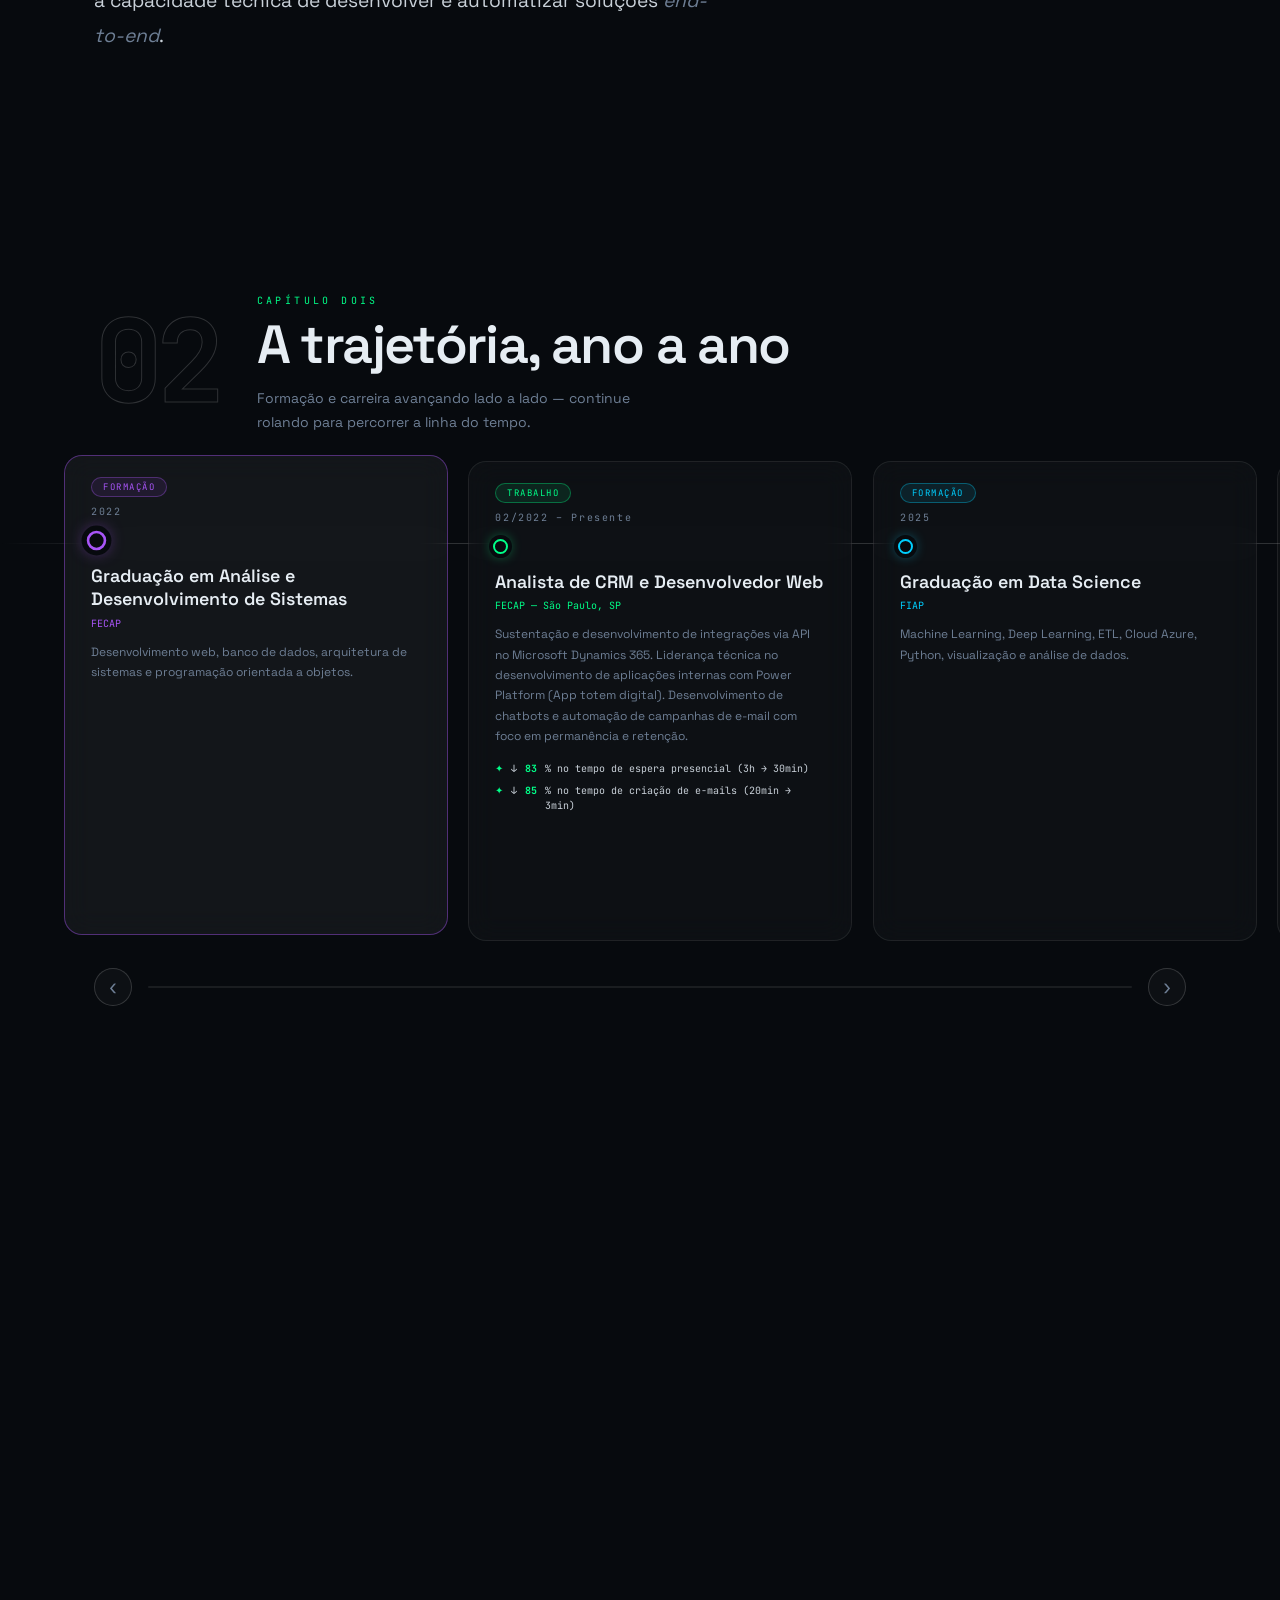
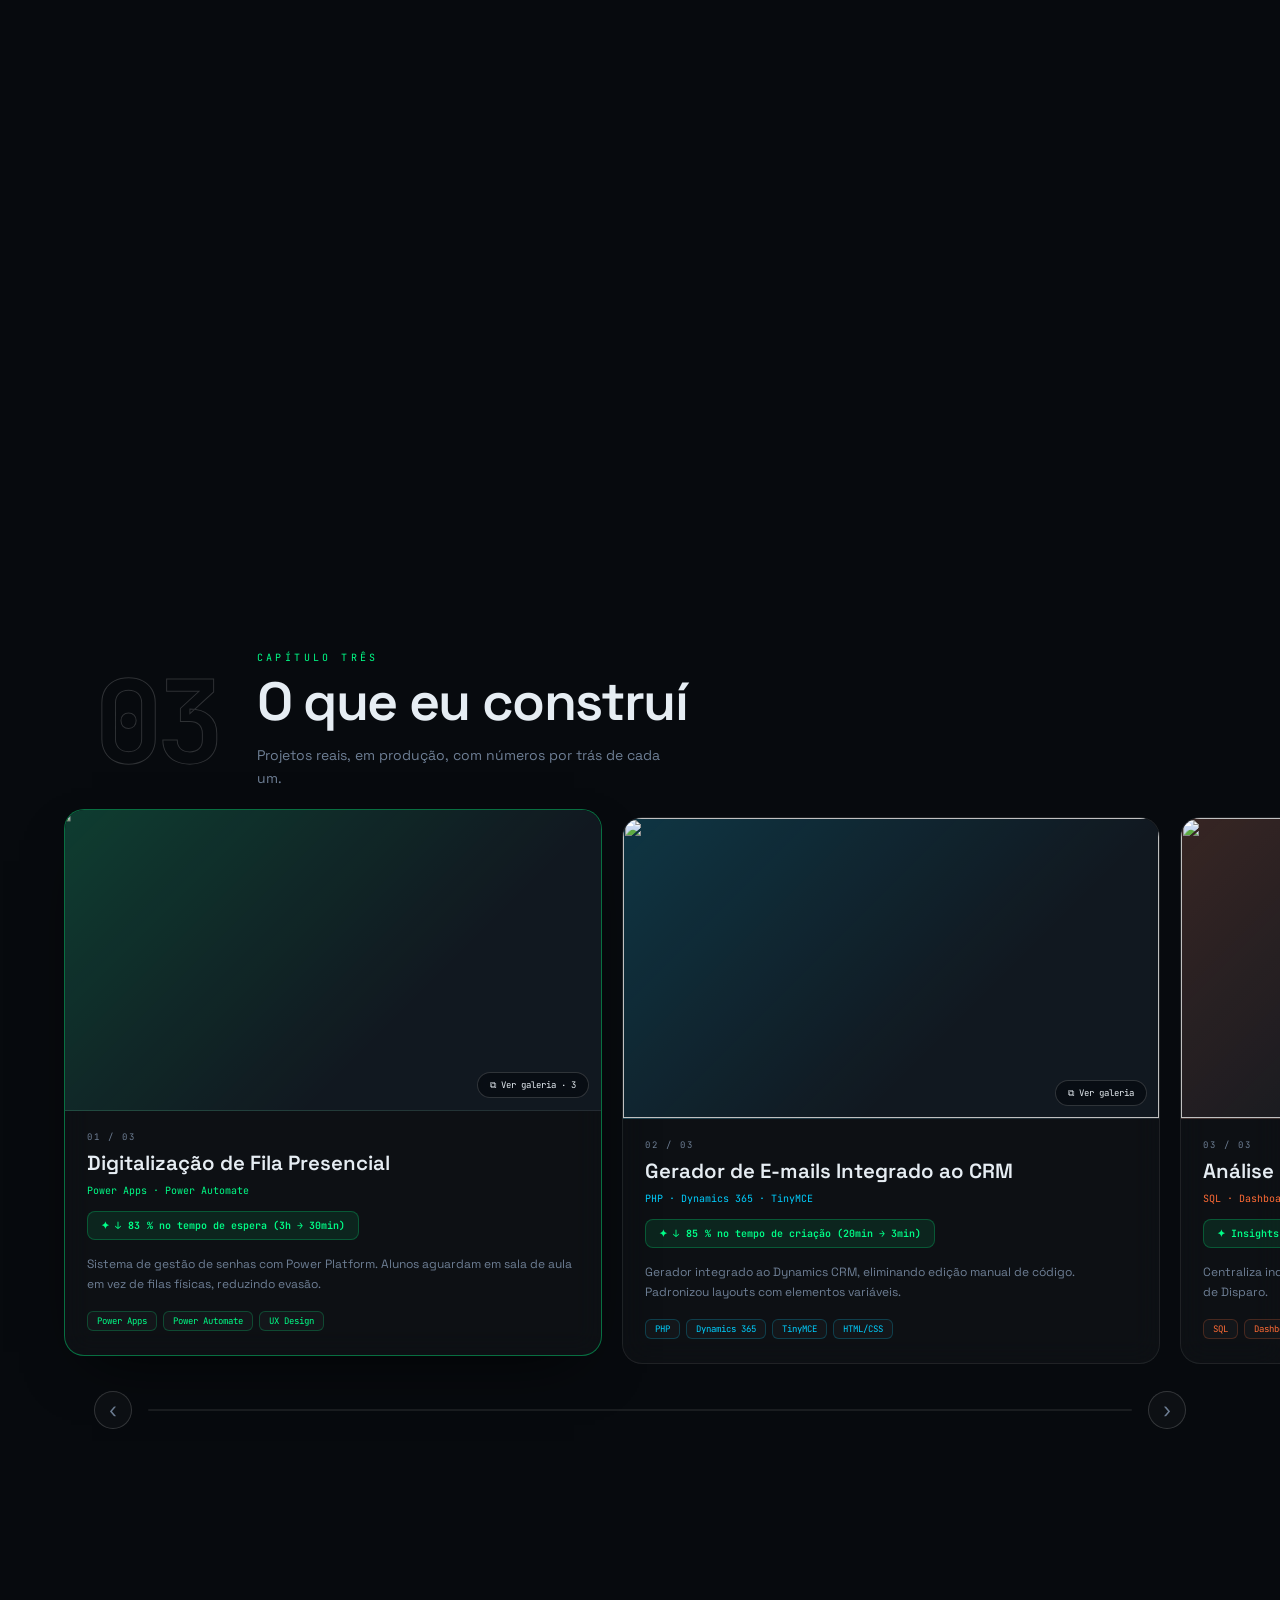
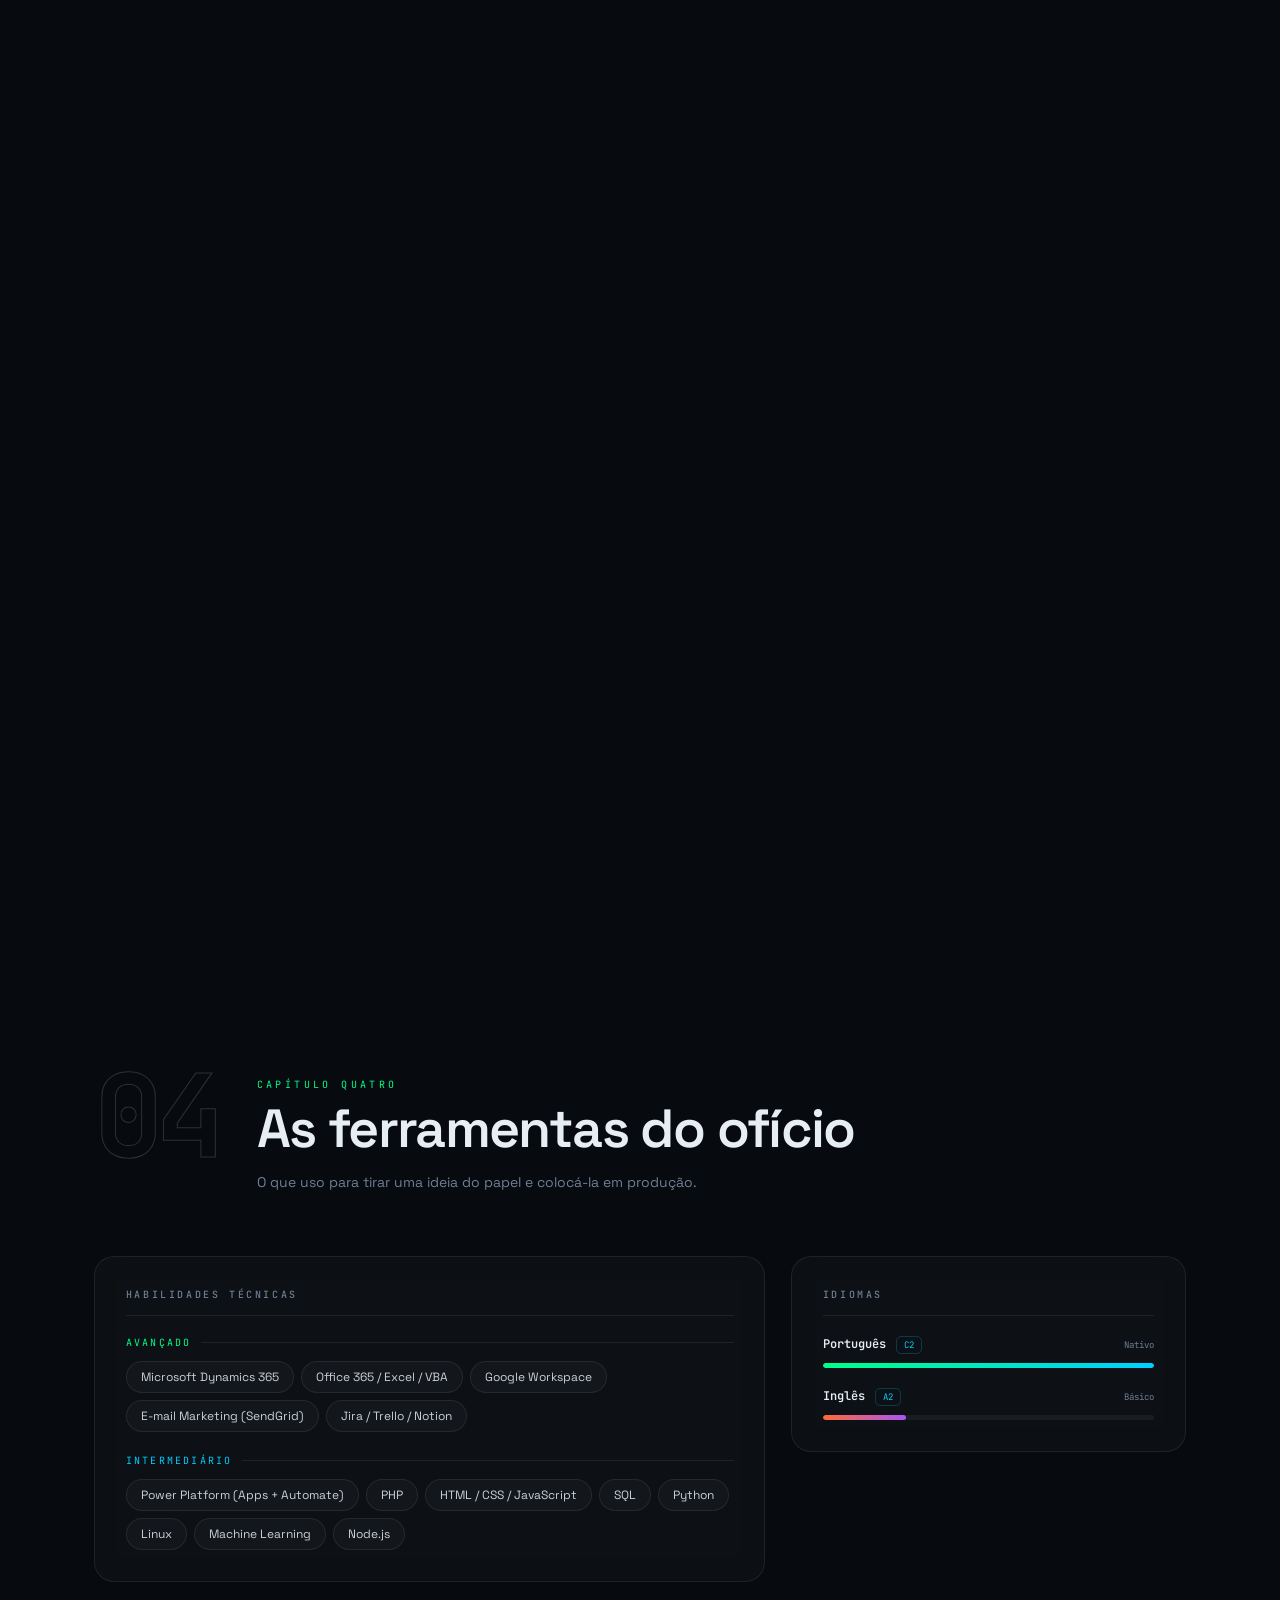
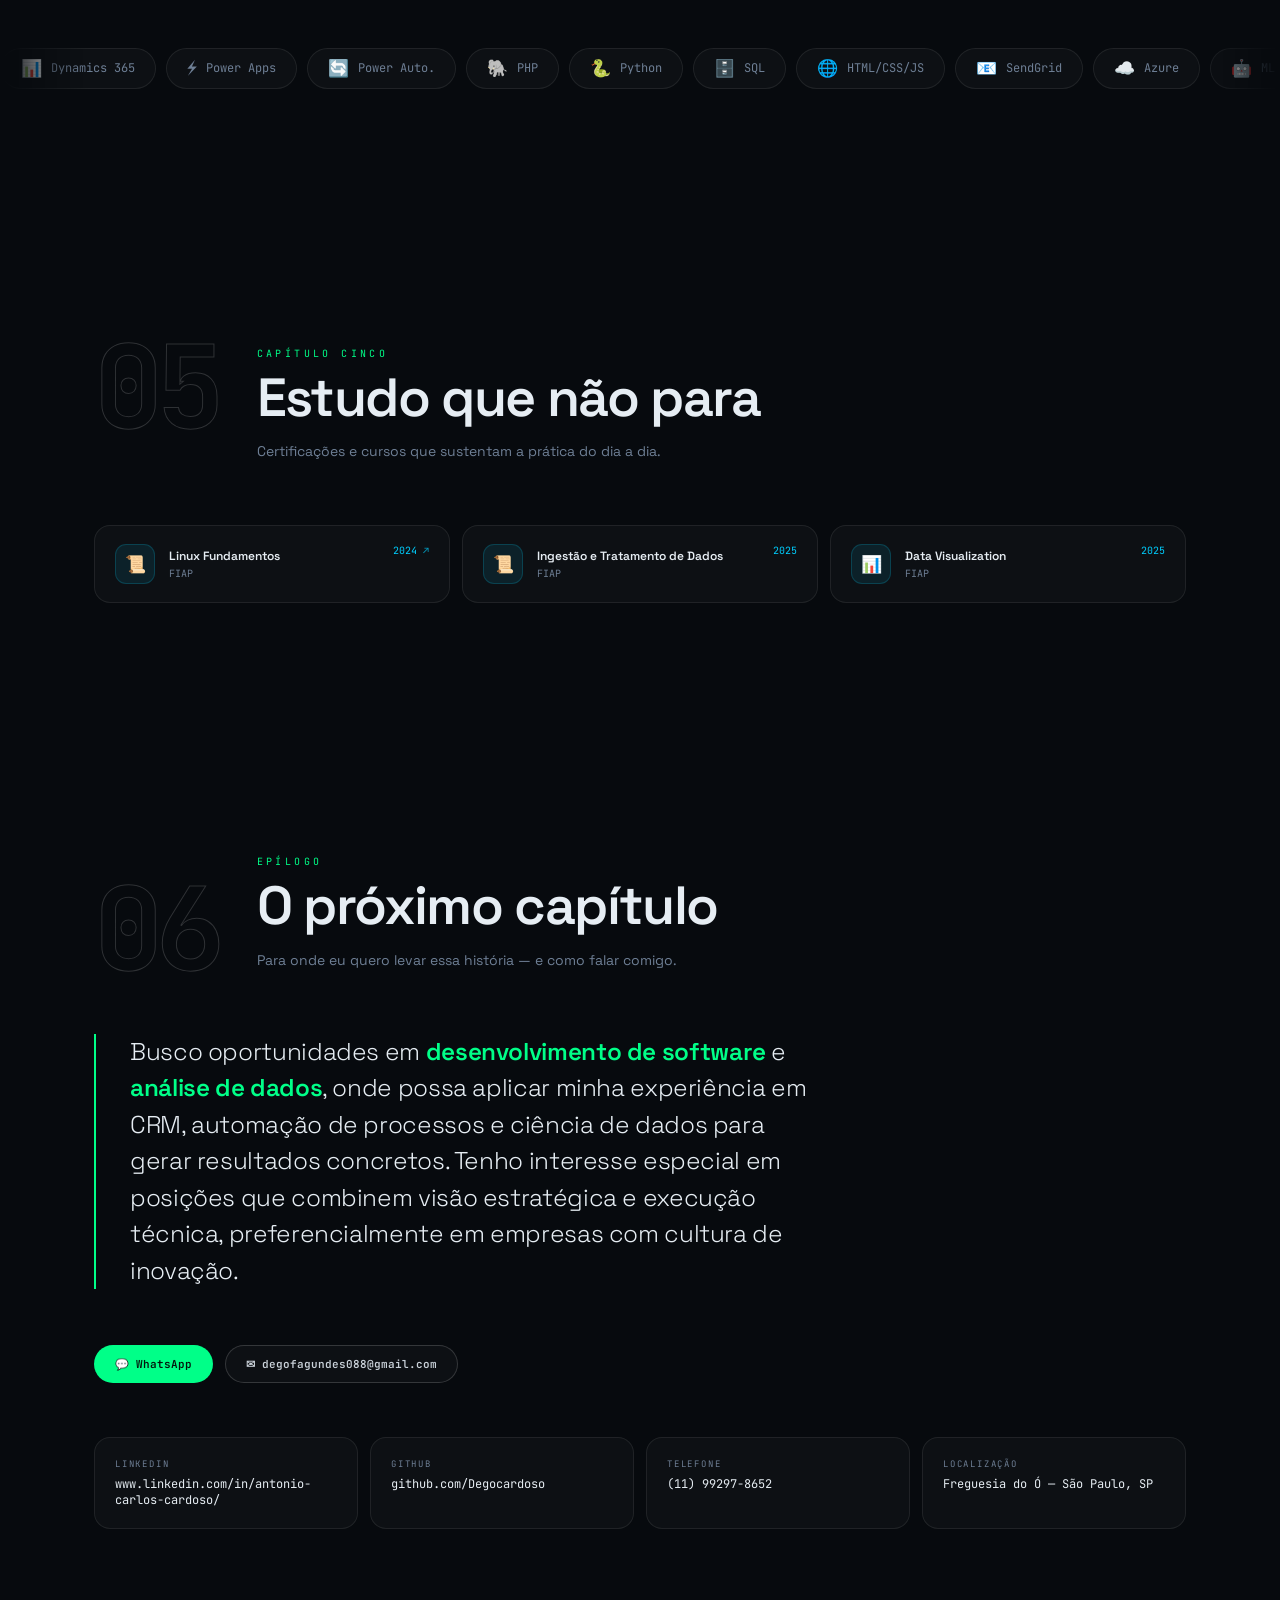
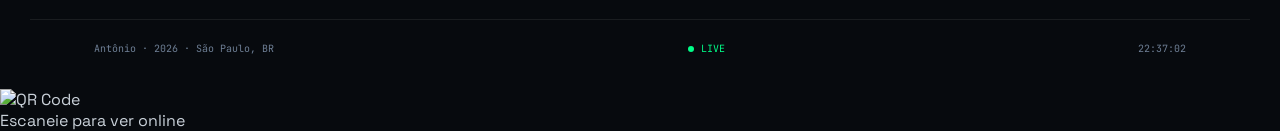
==== commit ffbb26e5: "Transforma o CV em uma experiência narrativa com scroll O portfólio deixa de ser uma grade de painéi" ====
--- a/index.html
+++ b/index.html
@@ -2,29 +2,41 @@
 <html lang="pt-BR">
 <head>
 <meta charset="UTF-8">
-<meta name="viewport" content="width=device-width, initial-scale=1.0">
+<meta name="viewport" content="width=device-width, initial-scale=1.0, viewport-fit=cover">
 <title>Antônio Carlos Cardoso — CRM &amp; Data Science</title>
 <meta name="description" content="Analista de CRM e Desenvolvedor Web com 3+ anos na FECAP. Especialista em Dynamics 365, Power Platform e Data Science. São Paulo, SP.">
-<meta property="og:title" content="Antônio Carlos Ferreira — CRM & Data Science">
+<meta property="og:title" content="Antônio Carlos Ferreira — CRM &amp; Data Science">
 <meta property="og:description" content="Analista de CRM · Desenvolvedor Web · Data Science · Dynamics 365 · Power Platform · São Paulo, SP">
 <meta property="og:type" content="website">
 <meta property="og:locale" content="pt_BR">
-<meta name="theme-color" content="#080c10">
+<meta name="theme-color" content="#070a0e">
 <link rel="icon" type="image/svg+xml" href="favicon.svg">
 <link rel="preconnect" href="https://fonts.googleapis.com">
+<link rel="preconnect" href="https://fonts.gstatic.com" crossorigin>
 <link href="https://fonts.googleapis.com/css2?family=JetBrains+Mono:wght@400;600;700&family=Space+Grotesk:wght@300;400;500;600;700&display=swap" rel="stylesheet">
 <link rel="stylesheet" href="css/variables.css">
 <link rel="stylesheet" href="css/base.css">
 <link rel="stylesheet" href="css/index.css">
 <link rel="stylesheet" href="css/print.css">
 </head>
-<body class="cv-page">
-
-<div id="pb"></div>
-<div class="copy-toast" id="copyToast">✓ E-mail copiado!</div>
-
-<!-- WELCOME SCREEN -->
-<div id="loading">
+<body class="story">
+
+<a class="skip-link" href="#story">Ir direto para o conteúdo</a>
+
+<!-- ═══ CAMADAS DE FUNDO (parallax) ═══ -->
+<div class="fx" aria-hidden="true">
+  <div class="fx-aurora" id="fxAurora"></div>
+  <div class="fx-grid"></div>
+  <div class="fx-vignette"></div>
+</div>
+
+<!-- ═══ PROGRESSO DE LEITURA ═══ -->
+<div class="progress" aria-hidden="true"><span class="progress-fill" id="pb"></span></div>
+
+<div class="copy-toast" id="copyToast" role="status" aria-live="polite">✓ E-mail copiado</div>
+
+<!-- ═══ ABERTURA ═══ -->
+<div id="loading" role="status" aria-live="polite">
   <div class="ld-content">
     <div class="ld-name">Antônio</div>
     <div class="ld-role">CRM · Dev · Data Science</div>
@@ -33,114 +45,211 @@
   </div>
 </div>
 
-<!-- PORTFOLIO OVERLAY -->
-<div id="po">
+<!-- ═══ HUD FIXO ═══ -->
+<header class="hud">
+  <a class="hud-brand" href="#ch-hero">
+    <span class="dots"><i class="dot dr"></i><i class="dot dy"></i><i class="dot dg"></i></span>
+    <span id="topTitle">~/antonio/portfolio</span>
+  </a>
+  <div class="hud-right">
+    <span class="hud-status"><span class="pulse"></span><span data-ui="online">ONLINE · São Paulo, BR</span></span>
+    <button class="icon-btn" id="langToggle" type="button" hidden aria-label="Alternar idioma">PT</button>
+    <button class="icon-btn" id="themeToggle" type="button" aria-label="Alternar tema claro/escuro">🌙</button>
+  </div>
+</header>
+
+<!-- ═══ NAVEGAÇÃO POR CAPÍTULOS ═══ -->
+<nav class="chapnav" id="chapNav" aria-label="Capítulos"></nav>
+
+<main id="story">
+
+  <!-- ─────────── PRÓLOGO ─────────── -->
+  <section class="chap chap-hero" id="ch-hero" data-nav="Prólogo" aria-labelledby="hHeadline">
+    <div class="hero-grid">
+      <div class="hero-main">
+        <p class="hero-cmd" data-reveal><span class="prompt">root@cv:~$</span><span id="tw"></span><span class="caret"></span></p>
+        <h1 class="hero-headline" id="hHeadline">
+          <span class="hero-hello" data-reveal data-ui="hello">Olá, eu sou</span>
+          <span class="hero-name" id="hNick" data-reveal></span>
+        </h1>
+        <p class="hero-full" id="hFull" data-reveal></p>
+        <p class="hero-role" id="hRole" data-reveal></p>
+        <div class="hero-tags" id="htags" data-reveal></div>
+        <div class="hero-actions" id="heroActions" data-reveal></div>
+        <div class="cstrip" id="cstrip" data-reveal></div>
+      </div>
+      <aside class="hero-aside" aria-label="Resumo">
+        <div class="hero-photo" id="heroPhoto" data-reveal data-parallax="-0.05"></div>
+        <ul class="hero-stats" id="hstats" data-reveal></ul>
+      </aside>
+    </div>
+    <a class="scroll-cue" href="#ch-about" id="scrollCue">
+      <span data-ui="scrollCue">role para começar a história</span>
+      <span class="scroll-cue-line"><i></i></span>
+    </a>
+  </section>
+
+  <!-- ─────────── CAPÍTULO 01 · ORIGEM ─────────── -->
+  <section class="chap" id="ch-about" data-nav="Origem" aria-labelledby="ttl-about">
+    <div class="wrap">
+      <header class="chap-head" data-reveal>
+        <span class="chap-num" data-parallax="0.08">01</span>
+        <div>
+          <p class="chap-kicker" data-ui="k1">Capítulo um</p>
+          <h2 class="chap-title" id="ttl-about" data-ui="t1">Onde a história começa</h2>
+          <p class="chap-sub" data-ui="s1">O ponto de partida, o que me move e o tipo de problema que gosto de resolver.</p>
+        </div>
+      </header>
+      <div class="about-grid">
+        <div class="about-text" id="sec-about" data-reveal>
+          <p class="lead" id="sobreEl"></p>
+        </div>
+        <ul class="about-facts" id="aboutFacts" data-reveal></ul>
+      </div>
+    </div>
+  </section>
+
+  <!-- ─────────── CAPÍTULO 02 · TRAJETÓRIA (scroll horizontal) ─────────── -->
+  <section class="chap chap-pin" id="ch-journey" data-nav="Trajetória" aria-labelledby="ttl-journey">
+    <div class="pin-shell">
+      <div class="pin-stage">
+        <header class="chap-head chap-head-pin" data-reveal>
+          <span class="chap-num" data-parallax="0.08">02</span>
+          <div>
+            <p class="chap-kicker" data-ui="k2">Capítulo dois</p>
+            <h2 class="chap-title" id="ttl-journey" data-ui="t2">A trajetória, ano a ano</h2>
+            <p class="chap-sub" data-ui="s2">Formação e carreira avançando lado a lado — continue rolando para percorrer a linha do tempo.</p>
+          </div>
+        </header>
+        <div class="rail" id="journeyRail" tabindex="0" aria-labelledby="ttl-journey">
+          <ol class="rail-track" id="journeyTrack"></ol>
+        </div>
+        <div class="rail-hud">
+          <button class="rail-btn" type="button" data-rail-prev aria-label="Etapa anterior">‹</button>
+          <div class="rail-bar"><span></span></div>
+          <button class="rail-btn" type="button" data-rail-next aria-label="Próxima etapa">›</button>
+        </div>
+      </div>
+    </div>
+  </section>
+
+  <!-- ─────────── CAPÍTULO 03 · IMPACTO (scroll horizontal) ─────────── -->
+  <section class="chap chap-pin" id="ch-work" data-nav="Impacto" aria-labelledby="ttl-work">
+    <div class="pin-shell">
+      <div class="pin-stage">
+        <header class="chap-head chap-head-pin" data-reveal>
+          <span class="chap-num" data-parallax="0.08">03</span>
+          <div>
+            <p class="chap-kicker" data-ui="k3">Capítulo três</p>
+            <h2 class="chap-title" id="ttl-work" data-ui="t3">O que eu construí</h2>
+            <p class="chap-sub" data-ui="s3">Projetos reais, em produção, com números por trás de cada um.</p>
+          </div>
+        </header>
+        <div class="rail rail-work" id="workRail" tabindex="0" aria-labelledby="ttl-work">
+          <ol class="rail-track" id="workTrack"></ol>
+        </div>
+        <div class="rail-hud">
+          <button class="rail-btn" type="button" data-rail-prev aria-label="Projeto anterior">‹</button>
+          <div class="rail-bar"><span></span></div>
+          <button class="rail-btn" type="button" data-rail-next aria-label="Próximo projeto">›</button>
+        </div>
+      </div>
+    </div>
+  </section>
+
+  <!-- ─────────── CAPÍTULO 04 · ARSENAL ─────────── -->
+  <section class="chap" id="ch-craft" data-nav="Arsenal" aria-labelledby="ttl-craft">
+    <div class="wrap">
+      <header class="chap-head" data-reveal>
+        <span class="chap-num" data-parallax="0.08">04</span>
+        <div>
+          <p class="chap-kicker" data-ui="k4">Capítulo quatro</p>
+          <h2 class="chap-title" id="ttl-craft" data-ui="t4">As ferramentas do ofício</h2>
+          <p class="chap-sub" data-ui="s4">O que uso para tirar uma ideia do papel e colocá-la em produção.</p>
+        </div>
+      </header>
+      <div class="craft-grid">
+        <div class="card card-skills" id="sec-skills" data-reveal>
+          <h3 class="card-title" data-ui="skills">Habilidades técnicas</h3>
+          <div id="skillsEl"></div>
+        </div>
+        <div class="card card-langs" id="sec-languages" data-reveal>
+          <h3 class="card-title" data-ui="languages">Idiomas</h3>
+          <div id="langEl"></div>
+        </div>
+      </div>
+    </div>
+    <div class="marquee" id="sec-tech" data-reveal aria-label="Stack de tecnologias">
+      <div class="marquee-track" id="techEl"></div>
+    </div>
+  </section>
+
+  <!-- ─────────── CAPÍTULO 05 · CREDENCIAIS ─────────── -->
+  <section class="chap" id="ch-proof" data-nav="Credenciais" aria-labelledby="ttl-proof">
+    <div class="wrap">
+      <header class="chap-head" data-reveal>
+        <span class="chap-num" data-parallax="0.08">05</span>
+        <div>
+          <p class="chap-kicker" data-ui="k5">Capítulo cinco</p>
+          <h2 class="chap-title" id="ttl-proof" data-ui="t5">Estudo que não para</h2>
+          <p class="chap-sub" data-ui="s5">Certificações e cursos que sustentam a prática do dia a dia.</p>
+        </div>
+      </header>
+      <div class="cert-grid" id="certEl"></div>
+    </div>
+  </section>
+
+  <!-- ─────────── EPÍLOGO · DESTINO + CONTATO ─────────── -->
+  <section class="chap chap-end" id="ch-contact" data-nav="Contato" aria-labelledby="ttl-contact">
+    <div class="wrap">
+      <header class="chap-head" data-reveal>
+        <span class="chap-num" data-parallax="0.08">06</span>
+        <div>
+          <p class="chap-kicker" data-ui="k6">Epílogo</p>
+          <h2 class="chap-title" id="ttl-contact" data-ui="t6">O próximo capítulo</h2>
+          <p class="chap-sub" data-ui="s6">Para onde eu quero levar essa história — e como falar comigo.</p>
+        </div>
+      </header>
+      <blockquote class="goal" id="sec-objective" data-reveal>
+        <p id="objetivoEl"></p>
+      </blockquote>
+      <div class="cta" id="ctaEl" data-reveal></div>
+      <div class="contact-grid" id="contactEl" data-reveal></div>
+    </div>
+  </section>
+
+</main>
+
+<footer class="foot">
+  <span><span id="bname"></span> · <span id="yr"></span> · São Paulo, BR</span>
+  <span class="foot-live"><span class="pulse"></span>LIVE</span>
+  <span id="clk"></span>
+</footer>
+
+<!-- ═══ PORTFÓLIO COMPLETO ═══ -->
+<div class="overlay" id="po" role="dialog" aria-modal="true" aria-labelledby="poTitle" hidden>
   <div class="po-top">
-    <div class="po-title">◈ Portfólio Completo <span style="color:var(--td);font-size:10px;" id="poCount"></span></div>
-    <button class="po-close" onclick="closePO()">✕ Fechar</button>
+    <h2 class="po-title" id="poTitle">◈ <span data-ui="allProjects">Portfólio completo</span> <span class="po-count" id="poCount"></span></h2>
+    <button class="ghost-btn" type="button" id="poClose">✕ <span data-ui="close">Fechar</span></button>
   </div>
   <div class="po-body"><div class="po-grid" id="poGrid"></div></div>
 </div>
 
-<!-- LIGHTBOX -->
-<div id="lb" style="display:none;">
+<!-- ═══ LIGHTBOX ═══ -->
+<div class="lightbox" id="lb" role="dialog" aria-modal="true" aria-label="Galeria de imagens" hidden>
   <div class="lb-inner">
-    <span class="lb-x">✕ Fechar</span>
-    <button class="lb-nav lb-prev" id="lbPrev">‹</button>
+    <button class="lb-x" type="button" id="lbClose" aria-label="Fechar galeria">✕</button>
+    <button class="lb-nav lb-prev" type="button" id="lbPrev" aria-label="Imagem anterior">‹</button>
     <div id="lb-content"></div>
-    <button class="lb-nav lb-next" id="lbNext">›</button>
-    <div class="lb-counter" id="lbCounter"></div>
-  </div>
-</div>
-
-<div class="w">
-  <div class="topbar">
-    <div class="dots"><div class="dot dr"></div><div class="dot dy"></div><div class="dot dg"></div></div>
-    <span style="color:var(--neon);" id="topTitle">~/antonio/portfolio</span>
-    <div style="display:flex;align-items:center;gap:10px;">
-      <button class="theme-toggle" id="themeToggle" onclick="window.__toggleTheme()" title="Alternar tema claro/escuro">🌙</button>
-      <button class="lang-toggle" id="langToggle" onclick="window.__toggleLang()" title="EN/PT" style="display:none;">PT</button>
-      <span class="pulse"></span><span>ONLINE · São Paulo, BR</span>
-    </div>
-  </div>
-
-  <div class="hero">
-    <div class="hero-layout">
-      <div class="hero-left">
-        <div class="hp"><span>root@cv:~$</span><span id="tw"></span><span class="cur2"></span></div>
-        <div class="hero-name"><span id="hNick">Antônio</span></div>
-        <div class="hero-full" id="hFull"></div>
-        <div class="hero-role" id="hRole"></div>
-        <div class="cstrip" id="cstrip"></div>
-        <div class="hero-tags" id="htags"></div>
-        <div class="hero-actions" id="heroActions"></div>
-      </div>
-      <div class="hero-aside">
-        <div class="hero-photo" id="heroPhoto"></div>
-        <div class="hero-stats" id="hstats"></div>
-      </div>
-    </div>
-  </div>
-
-  <div class="g2 gap2" id="sobre-row">
-    <div class="panel" id="sec-about">
-      <div class="ph"><div class="pi pi-g">👤</div><div class="pt">Sobre Mim</div></div>
-      <p class="sobre" id="sobreEl"></p>
-    </div>
-    <div class="panel" id="sec-objective">
-      <div class="ph"><div class="pi pi-c">🎯</div><div class="pt">Objetivo</div></div>
-      <p class="sobre" id="objetivoEl"></p>
-    </div>
-  </div>
-
-  <div class="g2 gap2">
-    <div class="panel" id="sec-experience">
-      <div class="ph"><div class="pi pi-c">◷</div><div class="pt">Experiência Profissional</div><div class="pb pb-c">TIMELINE</div></div>
-      <div class="timeline" id="expEl"></div>
-    </div>
-    <div class="panel" id="sec-projects">
-      <div class="ph"><div class="pi pi-o">◈</div><div class="pt">Projetos em Destaque</div><div class="pb pb-o">TOP 3</div></div>
-      <div id="projEl"></div>
-      <div class="view-all-wrap">
-        <button class="view-all-btn" onclick="openPO()">◈ Acessar portfólio completo</button>
-      </div>
-    </div>
-  </div>
-
-  <div class="g3 gap2">
-    <div class="panel" id="sec-skills">
-      <div class="ph"><div class="pi pi-g">⚡</div><div class="pt">Habilidades Técnicas</div><div class="pb pb-g">SKILLS</div></div>
-      <div id="skillsEl"></div>
-      <div id="langSection" style="margin-top:18px;">
-        <div class="ph" style="margin-bottom:10px;"><div class="pi pi-o">🌐</div><div class="pt">Idiomas</div></div>
-        <div id="langEl"></div>
-      </div>
-    </div>
-    <div class="panel" id="sec-education">
-      <div class="ph"><div class="pi pi-p">🎓</div><div class="pt">Formação Acadêmica</div></div>
-      <div class="timeline" id="eduEl"></div>
-      <div style="margin-top:18px;" id="sec-tech">
-        <div class="ph" style="margin-bottom:10px;"><div class="pi pi-o">◻</div><div class="pt">Stack</div></div>
-        <div class="tgrid" id="techEl"></div>
-      </div>
-    </div>
-    <div class="panel" id="sec-certifications">
-      <div class="ph"><div class="pi pi-c">★</div><div class="pt">Certificações &amp; Cursos</div><div class="pb pb-c">EXTRA</div></div>
-      <div class="cert-list" id="certEl"></div>
-    </div>
-  </div>
-
-  <!-- QR Code for print -->
-  <div id="qrSection" class="qr-print-section">
-    <div id="qrCode"></div>
-    <div class="qr-label">Escaneie para ver online</div>
-  </div>
-
-  <div class="bottombar">
-    <div style="display:flex;gap:14px;"><span>UTF-8</span><span style="color:var(--neon);">● LIVE</span></div>
-    <div><span id="bname"></span> · <span id="yr"></span> · São Paulo, BR</div>
-    <div><span id="clk" style="color:var(--neon2);"></span></div>
-  </div>
+    <button class="lb-nav lb-next" type="button" id="lbNext" aria-label="Próxima imagem">›</button>
+    <div class="lb-counter" id="lbCounter" aria-live="polite"></div>
+  </div>
+</div>
+
+<!-- QR Code (somente impressão) -->
+<div id="qrSection" class="qr-print-section" aria-hidden="true">
+  <div id="qrCode"></div>
+  <div class="qr-label">Escaneie para ver online</div>
 </div>
 
 <script type="module">
--- a/css/variables.css
+++ b/css/variables.css
@@ -1,6 +1,6 @@
 /* ═══ CSS Custom Properties — Shared ═══ */
 :root {
-  --bg: #080c10;
+  --bg: #070a0e;
   --bg2: #0d1117;
   --bg3: #111820;
   --panel: #0e1520;
@@ -19,7 +19,7 @@
   --r: 6px;
 
   /* ═══ Typography Scale ═══ */
-  --fs-hero: clamp(32px,4.5vw,58px);
+  --fs-hero: clamp(38px,7vw,92px);
   --fs-section-title: 10px;
   --fs-body: 14px;
   --fs-description: 12px;
@@ -27,6 +27,38 @@
   --fs-small: 10px;
   --fs-tiny: 9px;
   --fs-item-title: 13px;
+
+  /* ═══ Escala editorial (storytelling) ═══ */
+  --fs-chapter: clamp(28px,4.2vw,54px);
+  --fs-lead: clamp(16px,1.5vw,21px);
+  --fs-quote: clamp(18px,1.9vw,26px);
+  --fs-num: clamp(56px,9vw,150px);
+
+  /* ═══ Superfícies (glass) ═══ */
+  --surface: rgba(255,255,255,.026);
+  --surface-2: rgba(255,255,255,.05);
+  --stroke: rgba(255,255,255,.08);
+  --stroke-2: rgba(255,255,255,.16);
+  --shadow-lg: 0 24px 60px -28px rgba(0,0,0,.85);
+  --shadow-sm: 0 6px 20px -12px rgba(0,0,0,.7);
+  --blur: 14px;
+
+  /* ═══ Ritmo e movimento ═══ */
+  --gutter: clamp(20px,5vw,72px);
+  --maxw: 1220px;
+  --ease: cubic-bezier(.22,1,.36,1);
+  --ease-io: cubic-bezier(.65,0,.35,1);
+  --dur: .7s;
+
+  /* Halos coloridos reutilizáveis */
+  --halo-g: rgba(0,255,136,.16);
+  --halo-c: rgba(0,207,255,.16);
+  --halo-o: rgba(255,107,53,.16);
+  --halo-p: rgba(168,85,247,.16);
+
+  /* Cor de acento do capítulo ativo (animada pelo scroll) */
+  --accent: var(--neon);
+  --accent-halo: var(--halo-g);
 }
 
 /* ═══ Light Mode ═══ */
@@ -45,49 +77,16 @@
   --t: #1f2328;
   --td: #656d76;
   --tb: #1f2328;
+
+  --surface: rgba(9,17,28,.026);
+  --surface-2: rgba(9,17,28,.05);
+  --stroke: rgba(9,17,28,.10);
+  --stroke-2: rgba(9,17,28,.20);
+  --shadow-lg: 0 24px 60px -34px rgba(15,25,40,.35);
+  --shadow-sm: 0 4px 16px -10px rgba(15,25,40,.30);
+
+  --halo-g: rgba(26,127,55,.14);
+  --halo-c: rgba(9,105,218,.14);
+  --halo-o: rgba(207,34,46,.12);
+  --halo-p: rgba(130,80,223,.14);
 }
-html.light body::after {
-  background-image: none !important;
-}
-html.light body.cv-page::before {
-  background: none !important;
-}
-html.light .topbar,
-html.light .bottombar {
-  background: #f8f9fb;
-  border-color: #d8dee4;
-}
-html.light .hero {
-  background: #f8f9fb;
-  border-color: #d8dee4;
-}
-html.light .hero::before {
-  display: none;
-}
-html.light .sbox {
-  background: #f8f9fb;
-  border-color: #d8dee4;
-}
-html.light .proj,
-html.light .cert-item,
-html.light .tgitem {
-  background: #f8f9fb;
-}
-html.light .cstrip {
-  background: #f0f2f5;
-  border-color: #d8dee4;
-}
-html.light .tag {
-  background: #f0f2f5;
-  border-color: #d8dee4;
-  color: #656d76;
-}
-html.light .cur2,
-html.light .ld-cur {
-  background: #1a7f37;
-}
-html.light .panel {
-  box-shadow: 0 1px 3px rgba(0,0,0,.06);
-}
-html.light ::-webkit-scrollbar-track { background: #f0f2f5; }
-html.light ::-webkit-scrollbar-thumb { background: #b0b8c4; }
--- a/css/base.css
+++ b/css/base.css
@@ -1,13 +1,39 @@
 /* ═══ Base / Reset — Shared ═══ */
 * { margin: 0; padding: 0; box-sizing: border-box; }
-html { scroll-behavior: smooth; }
+
+html {
+  scroll-behavior: smooth;
+  -webkit-text-size-adjust: 100%;
+}
+@media (prefers-reduced-motion: reduce) {
+  html { scroll-behavior: auto; }
+}
+
 body {
   background: var(--bg);
   color: var(--t);
   font-family: var(--sans);
   min-height: 100vh;
+  -webkit-font-smoothing: antialiased;
+  text-rendering: optimizeLegibility;
 }
-body::after {
+
+img, svg { max-width: 100%; }
+/* `hidden` precisa vencer os `display` dos componentes */
+[hidden] { display: none !important; }
+button, input, select, textarea { font: inherit; color: inherit; }
+button { background: none; border: none; cursor: pointer; }
+a { color: inherit; }
+
+/* Foco visível e consistente em toda a aplicação */
+:focus-visible {
+  outline: 2px solid var(--neon2);
+  outline-offset: 3px;
+  border-radius: 4px;
+}
+
+/* Grade de fundo do painel admin (o CV público usa a camada .fx) */
+body:not(.story)::after {
   content: '';
   position: fixed;
   inset: 0;
@@ -18,9 +44,10 @@
   pointer-events: none;
   z-index: 0;
 }
+html.light body:not(.story)::after { background-image: none; }
 
 /* Scrollbar */
-::-webkit-scrollbar { width: 5px; }
+::-webkit-scrollbar { width: 8px; height: 8px; }
 ::-webkit-scrollbar-track { background: var(--bg); }
-::-webkit-scrollbar-thumb { background: var(--bb); border-radius: 3px; }
+::-webkit-scrollbar-thumb { background: var(--bb); border-radius: 4px; }
 ::-webkit-scrollbar-thumb:hover { background: var(--neon); }
--- a/css/index.css
+++ b/css/index.css
@@ -1,337 +1,829 @@
-/* ═══ Index / Public CV Styles ═══ */
-body.cv-page::before {
-  content: '';
-  position: fixed;
-  inset: 0;
-  background: repeating-linear-gradient(0deg, transparent, transparent 2px, rgba(0,0,0,.03) 2px, rgba(0,0,0,.03) 4px);
-  pointer-events: none;
-  z-index: 998;
-}
-body.cv-page { overflow-x: hidden; }
-
-/* SCROLL PROGRESS */
-#pb {
-  position: fixed; top: 0; left: 0; height: 2px; width: 0%;
-  background: linear-gradient(90deg, var(--neon), var(--neon2));
-  z-index: 10000;
-  box-shadow: 0 0 8px rgba(0,255,136,.6);
-  transition: width .08s linear;
-}
-
-/* WELCOME SCREEN */
+/* ═════════════════════════════════════════════════════════════
+   CV público — experiência de scroll narrativo
+   Sumário:
+     01. Shell e camadas de fundo
+     02. HUD, progresso e navegação por capítulos
+     03. Abertura (loading)
+     04. Sistema de revelação (scroll)
+     05. Prólogo (hero)
+     06. Cabeçalhos de capítulo
+     07. Capítulo 01 — Origem
+     08. Trilhos horizontais (capítulos 02 e 03)
+     09. Capítulo 04 — Arsenal
+     10. Capítulo 05 — Credenciais
+     11. Epílogo — Destino e contato
+     12. Rodapé
+     13. Portfólio completo e lightbox
+     14. Responsivo
+     15. Movimento reduzido
+   ═════════════════════════════════════════════════════════════ */
+
+/* ═══ 01. SHELL E CAMADAS DE FUNDO ═══ */
+body.story {
+  /* `clip` (e não `hidden`) para não criar um contexto de scroll,
+     o que quebraria o `position: sticky` dos capítulos fixados. */
+  overflow-x: clip;
+}
+
+.skip-link {
+  position: fixed; top: 10px; left: 50%; z-index: 10001;
+  transform: translate(-50%, -160%);
+  padding: 10px 20px; border-radius: 999px;
+  background: var(--neon); color: #04140c;
+  font-family: var(--mono); font-size: 12px; font-weight: 700;
+  text-decoration: none; transition: transform .25s var(--ease);
+}
+.skip-link:focus-visible { transform: translate(-50%, 0); }
+
+.fx { position: fixed; inset: 0; z-index: 0; pointer-events: none; }
+.fx-aurora {
+  position: absolute; inset: -18%;
+  background:
+    radial-gradient(42vw 42vw at 14% 10%, var(--halo-g), transparent 62%),
+    radial-gradient(40vw 40vw at 86% 26%, var(--halo-c), transparent 62%),
+    radial-gradient(46vw 46vw at 50% 96%, var(--halo-p), transparent 62%);
+  will-change: transform;
+}
+.fx-grid {
+  position: absolute; inset: 0;
+  background-image:
+    linear-gradient(rgba(120,160,200,.05) 1px, transparent 1px),
+    linear-gradient(90deg, rgba(120,160,200,.05) 1px, transparent 1px);
+  background-size: 64px 64px;
+  mask-image: radial-gradient(120% 90% at 50% 30%, #000 25%, transparent 78%);
+}
+.fx-vignette {
+  position: absolute; inset: 0;
+  background: radial-gradient(130% 100% at 50% 0%, transparent 45%, rgba(0,0,0,.55) 100%);
+}
+html.light .fx-vignette { background: radial-gradient(130% 100% at 50% 0%, transparent 55%, rgba(120,140,170,.14) 100%); }
+html.light .fx-grid { background-image: linear-gradient(rgba(40,70,110,.06) 1px, transparent 1px), linear-gradient(90deg, rgba(40,70,110,.06) 1px, transparent 1px); }
+
+#story { position: relative; z-index: 1; }
+.wrap { max-width: var(--maxw); margin: 0 auto; padding-inline: var(--gutter); }
+
+.chap { position: relative; padding-block: clamp(90px, 14vh, 170px); }
+.chap-end { padding-bottom: clamp(70px, 10vh, 120px); }
+
+/* ═══ 02. HUD, PROGRESSO E NAVEGAÇÃO ═══ */
+.progress {
+  position: fixed; top: 0; left: 0; right: 0; height: 2px;
+  background: var(--stroke); z-index: 10000;
+}
+.progress-fill {
+  display: block; height: 100%; width: 0%;
+  background: linear-gradient(90deg, var(--neon), var(--neon2), var(--neon4));
+  box-shadow: 0 0 12px var(--accent-halo);
+  transform-origin: left;
+}
+
+.hud {
+  position: fixed; top: 0; left: 0; right: 0; z-index: 900;
+  display: flex; align-items: center; justify-content: space-between; gap: 12px;
+  padding: 12px var(--gutter);
+  font-family: var(--mono); font-size: var(--fs-label); color: var(--td);
+  background: color-mix(in srgb, var(--bg) 72%, transparent);
+  backdrop-filter: blur(var(--blur)); -webkit-backdrop-filter: blur(var(--blur));
+  border-bottom: 1px solid transparent;
+  transition: border-color .4s var(--ease), background .4s var(--ease);
+}
+.hud.is-stuck { border-bottom-color: var(--stroke); }
+.hud-brand { display: flex; align-items: center; gap: 10px; text-decoration: none; color: var(--neon); }
+.dots { display: flex; gap: 5px; }
+.dot { width: 9px; height: 9px; border-radius: 50%; display: block; }
+.dr { background: #ff5f57; } .dy { background: #ffbd2e; } .dg { background: #28ca41; }
+.hud-right { display: flex; align-items: center; gap: 10px; }
+.hud-status { display: inline-flex; align-items: center; gap: 7px; white-space: nowrap; }
+.pulse { display: inline-block; width: 6px; height: 6px; border-radius: 50%; background: var(--neon); animation: pk 2.4s infinite; flex-shrink: 0; }
+@keyframes pk { 0%,100% { opacity: 1; box-shadow: 0 0 8px var(--neon); } 50% { opacity: .28; box-shadow: none; } }
+
+.icon-btn {
+  display: inline-flex; align-items: center; justify-content: center;
+  min-width: 32px; height: 30px; padding: 0 9px;
+  background: var(--surface); border: 1px solid var(--stroke); border-radius: 8px;
+  font-family: var(--mono); font-size: 12px; color: var(--td);
+  transition: border-color .25s, color .25s, transform .25s var(--ease);
+}
+.icon-btn:hover { border-color: var(--neon2); color: var(--neon2); transform: translateY(-1px); }
+
+/* Navegação lateral por capítulos */
+.chapnav {
+  position: fixed; right: 18px; top: 50%; transform: translateY(-50%);
+  z-index: 850; display: flex; flex-direction: column; gap: 4px;
+}
+.chapnav a {
+  display: flex; align-items: center; justify-content: flex-end; gap: 10px;
+  padding: 5px 2px; text-decoration: none;
+  font-family: var(--mono); font-size: var(--fs-tiny);
+  letter-spacing: 1.4px; text-transform: uppercase;
+  color: var(--td); opacity: .55;
+  transition: opacity .3s, color .3s;
+}
+.chapnav a span {
+  opacity: 0; transform: translateX(6px);
+  /* Chip próprio: o rótulo passa por cima dos cartões do trilho e
+     precisa continuar legível nos dois temas. */
+  padding: 3px 9px; border-radius: 999px;
+  background: color-mix(in srgb, var(--bg) 78%, transparent);
+  backdrop-filter: blur(6px); -webkit-backdrop-filter: blur(6px);
+  transition: opacity .3s var(--ease), transform .3s var(--ease);
+}
+.chapnav a i {
+  width: 22px; height: 2px; border-radius: 2px; background: currentColor;
+  transition: width .35s var(--ease), background .35s;
+}
+.chapnav a:hover, .chapnav a:focus-visible { opacity: 1; }
+.chapnav a:hover span, .chapnav a:focus-visible span { opacity: 1; transform: none; }
+.chapnav a.is-active { opacity: 1; color: var(--accent); }
+.chapnav a.is-active i { width: 34px; }
+.chapnav a.is-active span { opacity: 1; transform: none; }
+
+/* ═══ 03. ABERTURA ═══ */
 #loading {
   position: fixed; inset: 0; background: var(--bg); z-index: 9000;
   display: flex; align-items: center; justify-content: center;
-  flex-direction: column; gap: 20px; transition: opacity .7s ease;
-}
-#loading.out { opacity: 0; pointer-events: none; }
-.ld-name { font-family: var(--mono); font-size: clamp(40px,7vw,76px); font-weight: 700; color: var(--neon); letter-spacing: -3px; line-height: 1; animation: ldIn .9s ease both; }
-.ld-role { font-family: var(--mono); font-size: 12px; color: var(--td); margin-top: 8px; letter-spacing: 3px; text-transform: uppercase; animation: ldIn .9s ease .3s both; }
-.ld-msg { font-family: var(--mono); font-size: 13px; color: var(--neon2); display: flex; align-items: center; gap: 4px; justify-content: center; animation: ldIn .9s ease .5s both; margin-top: 8px; }
-.ld-cur { display: inline-block; width: 8px; height: 14px; background: var(--neon2); animation: blink 1.1s infinite; vertical-align: middle; }
+  transition: opacity .7s ease, visibility .7s;
+}
+#loading.out { opacity: 0; visibility: hidden; pointer-events: none; }
 .ld-content { display: flex; flex-direction: column; align-items: center; max-width: 92vw; }
-.ld-bar { width: 200px; max-width: 100%; height: 2px; background: var(--border); border-radius: 1px; overflow: hidden; margin: 28px auto 0; animation: ldIn .9s ease .7s both; }
+.ld-name { font-family: var(--mono); font-size: clamp(40px,7vw,76px); font-weight: 700; color: var(--neon); letter-spacing: -3px; line-height: 1; animation: ldIn .9s var(--ease) both; }
+.ld-role { font-family: var(--mono); font-size: 12px; color: var(--td); margin-top: 10px; letter-spacing: 3px; text-transform: uppercase; animation: ldIn .9s var(--ease) .3s both; }
+.ld-msg { font-family: var(--mono); font-size: 13px; color: var(--neon2); display: flex; align-items: center; gap: 4px; animation: ldIn .9s var(--ease) .5s both; margin-top: 12px; }
+.ld-cur { display: inline-block; width: 8px; height: 14px; background: var(--neon2); animation: blink 1.1s infinite; }
+.ld-bar { width: 220px; max-width: 100%; height: 2px; background: var(--stroke); border-radius: 2px; overflow: hidden; margin-top: 30px; animation: ldIn .9s var(--ease) .7s both; }
 .ld-fill { height: 100%; background: linear-gradient(90deg, var(--neon), var(--neon2)); animation: ldBar 2.2s ease-in-out infinite; }
-@keyframes ldIn { from { opacity: 0; transform: translateY(12px); } to { opacity: 1; transform: translateY(0); } }
+@keyframes ldIn { from { opacity: 0; transform: translateY(14px); } to { opacity: 1; transform: none; } }
 @keyframes blink { 0%,100% { opacity: 1; } 50% { opacity: 0; } }
 @keyframes ldBar { 0% { width: 0%; margin-left: 0; } 70% { width: 100%; margin-left: 0; } 100% { width: 0%; margin-left: 100%; } }
 
-.w { position: relative; z-index: 1; max-width: 1280px; margin: 0 auto; padding: 20px; }
-
-/* TOPBAR */
-.topbar { display: flex; justify-content: space-between; align-items: center; padding: 8px 16px; background: var(--bg2); border: 1px solid var(--border); border-radius: var(--r) var(--r) 0 0; font-family: var(--mono); font-size: 11px; color: var(--td); }
-.dots { display: flex; gap: 6px; }
-.dot { width: 10px; height: 10px; border-radius: 50%; }
-.dr { background: #ff5f57; } .dy { background: #ffbd2e; } .dg { background: #28ca41; }
-.pulse { display: inline-block; width: 6px; height: 6px; border-radius: 50%; background: var(--neon); animation: pk 2s infinite; flex-shrink: 0; }
-@keyframes pk { 0%,100% { opacity: 1; box-shadow: 0 0 6px var(--neon); } 50% { opacity: .3; box-shadow: none; } }
-.cur2 { display: inline-block; width: 7px; height: 13px; background: var(--neon); animation: blink 1.2s infinite; vertical-align: middle; }
-
-/* HERO */
-.hero { background: var(--bg2); border: 1px solid var(--border); border-top: none; padding: 32px 40px 28px; position: relative; overflow: hidden; }
-.hero::before { content: ''; position: absolute; top: 0; right: 0; width: 500px; height: 400px; background: radial-gradient(circle, rgba(0,255,136,.05) 0%, transparent 70%); pointer-events: none; }
-.hero-layout { display: flex; justify-content: space-between; align-items: flex-start; gap: 32px; flex-wrap: wrap; }
-.hero-left { flex: 1; min-width: 280px; }
-.hp { font-family: var(--mono); font-size: 11px; color: var(--neon); display: flex; align-items: center; gap: 6px; margin-bottom: 6px; }
-.hero-name { font-family: var(--mono); font-size: var(--fs-hero); font-weight: 700; color: var(--tb); letter-spacing: -2px; line-height: 1; margin-bottom: 4px; }
-.hero-name span { color: var(--neon); }
-.hero-full { font-family: var(--mono); font-size: var(--fs-label); color: var(--td); margin-bottom: 8px; }
-.hero-role { font-size: var(--fs-body); color: var(--td); font-family: var(--mono); margin-bottom: 14px; }
-
-/* CONTACT STRIP */
-.cstrip { display: flex; flex-wrap: wrap; background: var(--bg3); border: 1px solid var(--border); border-radius: var(--r); padding: 10px 14px; margin-bottom: 14px; gap: 3px 0; }
-.ci { display: inline-flex; align-items: center; gap: 5px; font-family: var(--mono); font-size: var(--fs-label); color: var(--td); text-decoration: none; transition: color .2s; padding: 3px 14px 3px 0; }
+/* ═══ 04. SISTEMA DE REVELAÇÃO ═══ */
+/* Só esconde quando o JS assume o controle (html.anim), garantindo
+   que o conteúdo continue legível se o script falhar. */
+html.anim [data-reveal] {
+  opacity: 0;
+  transform: translate3d(0, 28px, 0);
+  transition:
+    opacity .85s var(--ease) var(--rv-d, 0ms),
+    transform .85s var(--ease) var(--rv-d, 0ms);
+}
+html.anim [data-reveal].rv-in { opacity: 1; transform: none; }
+
+/* Filhos com entrada escalonada */
+html.anim [data-stagger] > * {
+  opacity: 0;
+  transform: translate3d(0, 22px, 0);
+  transition: opacity .7s var(--ease), transform .7s var(--ease);
+}
+html.anim [data-stagger].rv-in > * { opacity: 1; transform: none; }
+html.anim [data-stagger].rv-in > *:nth-child(1) { transition-delay: .04s; }
+html.anim [data-stagger].rv-in > *:nth-child(2) { transition-delay: .10s; }
+html.anim [data-stagger].rv-in > *:nth-child(3) { transition-delay: .16s; }
+html.anim [data-stagger].rv-in > *:nth-child(4) { transition-delay: .22s; }
+html.anim [data-stagger].rv-in > *:nth-child(5) { transition-delay: .28s; }
+html.anim [data-stagger].rv-in > *:nth-child(6) { transition-delay: .34s; }
+html.anim [data-stagger].rv-in > *:nth-child(n+7) { transition-delay: .40s; }
+
+/* ═══ 05. PRÓLOGO ═══ */
+.chap-hero {
+  min-height: 100svh;
+  display: flex; flex-direction: column; justify-content: center;
+  padding-block: clamp(110px, 16vh, 180px) clamp(80px, 12vh, 120px);
+}
+.hero-grid {
+  max-width: var(--maxw); width: 100%; margin: 0 auto;
+  padding-inline: var(--gutter);
+  display: grid; grid-template-columns: minmax(0,1fr) auto; gap: clamp(28px, 5vw, 72px);
+  align-items: center;
+}
+.hero-cmd {
+  display: inline-flex; align-items: center; gap: 8px; flex-wrap: wrap;
+  font-family: var(--mono); font-size: var(--fs-label); color: var(--neon);
+  margin-bottom: 18px;
+}
+.prompt { opacity: .7; }
+.caret { display: inline-block; width: 8px; height: 14px; background: var(--neon); animation: blink 1.2s infinite; }
+
+.hero-headline { display: flex; flex-direction: column; gap: 2px; }
+.hero-hello {
+  font-family: var(--mono); font-size: var(--fs-label);
+  letter-spacing: 4px; text-transform: uppercase; color: var(--td);
+}
+.hero-name {
+  font-family: var(--mono); font-size: var(--fs-hero); font-weight: 700;
+  line-height: .92; letter-spacing: -.045em;
+  background: linear-gradient(115deg, var(--tb) 20%, var(--neon) 58%, var(--neon2) 92%);
+  -webkit-background-clip: text; background-clip: text; color: transparent;
+  padding-bottom: .06em;
+}
+.hero-full { font-family: var(--mono); font-size: var(--fs-label); color: var(--td); margin-top: 14px; letter-spacing: .5px; }
+.hero-role { font-size: var(--fs-lead); color: var(--t); margin-top: 6px; max-width: 32ch; line-height: 1.45; }
+
+.hero-tags { display: flex; flex-wrap: wrap; gap: 7px; margin-top: 22px; }
+.tag {
+  padding: 5px 12px; border: 1px solid var(--stroke); border-radius: 999px;
+  background: var(--surface);
+  font-family: var(--mono); font-size: var(--fs-small); color: var(--td);
+  transition: border-color .25s, color .25s, transform .25s var(--ease);
+}
+.tag:hover { border-color: var(--neon2); color: var(--neon2); transform: translateY(-2px); }
+
+.hero-actions { display: flex; align-items: center; gap: 10px; flex-wrap: wrap; margin-top: 24px; }
+.avail {
+  display: inline-flex; align-items: center; gap: 8px; padding: 9px 16px;
+  background: color-mix(in srgb, var(--neon) 10%, transparent);
+  border: 1px solid color-mix(in srgb, var(--neon) 30%, transparent);
+  border-radius: 999px; font-family: var(--mono); font-size: var(--fs-label); color: var(--neon);
+}
+.btn-solid, .btn-ghost {
+  display: inline-flex; align-items: center; gap: 8px; padding: 11px 20px;
+  border-radius: 999px; font-family: var(--mono); font-size: var(--fs-label);
+  font-weight: 600; text-decoration: none; white-space: nowrap;
+  transition: transform .3s var(--ease), box-shadow .3s var(--ease), background .25s, border-color .25s, color .25s;
+}
+.btn-solid { background: var(--neon); color: #04140c; border: 1px solid transparent; }
+.btn-solid:hover { transform: translateY(-2px); box-shadow: 0 10px 30px -12px var(--neon); }
+.btn-ghost { background: var(--surface); border: 1px solid var(--stroke-2); color: var(--t); }
+.btn-ghost:hover { transform: translateY(-2px); border-color: var(--neon2); color: var(--neon2); }
+
+/* Faixa de contato */
+.cstrip {
+  display: flex; flex-wrap: wrap; gap: 4px 22px; margin-top: 26px;
+  padding-top: 20px; border-top: 1px solid var(--stroke);
+}
+.ci {
+  display: inline-flex; align-items: center; gap: 7px;
+  font-family: var(--mono); font-size: var(--fs-label); color: var(--td);
+  text-decoration: none; padding: 4px 0; transition: color .22s;
+}
 .ci:hover { color: var(--neon2); }
-.copy-btn { display: inline-flex; align-items: center; gap: 5px; background: none; border: none; font-family: var(--mono); font-size: var(--fs-label); color: var(--td); cursor: pointer; padding: 3px 14px 3px 0; transition: color .2s; }
+.copy-btn { display: inline-flex; align-items: center; gap: 7px; font-family: var(--mono); font-size: var(--fs-label); color: var(--td); padding: 4px 0; transition: color .22s; }
 .copy-btn:hover { color: var(--neon); }
 .copy-hint { font-size: 9px; opacity: .5; }
-.copy-toast { position: fixed; bottom: 28px; left: 50%; transform: translateX(-50%); background: var(--bg2); border: 1px solid var(--neon); color: var(--neon); font-family: var(--mono); font-size: 12px; padding: 8px 20px; border-radius: var(--r); z-index: 8000; opacity: 0; transition: opacity .25s; pointer-events: none; white-space: nowrap; }
-.copy-toast.show { opacity: 1; }
-
-.hero-tags { display: flex; flex-wrap: wrap; gap: 6px; margin-bottom: 14px; }
-.tag { padding: 4px 10px; border: 1px solid var(--bb); border-radius: 4px; font-family: var(--mono); font-size: var(--fs-label); color: var(--td); background: rgba(0,207,255,.04); transition: all .2s; cursor: default; }
-.tag:hover { border-color: var(--neon2); color: var(--neon2); }
-.hero-actions { display: flex; align-items: center; gap: 10px; flex-wrap: wrap; }
-.avail { display: inline-flex; align-items: center; gap: 7px; padding: 7px 14px; background: rgba(0,255,136,.08); border: 1px solid rgba(0,255,136,.25); border-radius: 20px; font-family: var(--mono); font-size: 11px; color: var(--neon); }
-.wa-btn { display: inline-flex; align-items: center; gap: 7px; padding: 8px 16px; background: rgba(37,211,102,.1); border: 1px solid rgba(37,211,102,.3); border-radius: var(--r); font-family: var(--mono); font-size: 11px; color: #25d366; text-decoration: none; transition: all .2s; }
-.wa-btn:hover { background: rgba(37,211,102,.2); }
-
-/* PDF DOWNLOAD */
-.pdf-btn { display: inline-flex; align-items: center; gap: 6px; padding: 8px 16px; background: rgba(0,255,136,.12); border: 1px solid rgba(0,255,136,.35); border-radius: var(--r); font-family: var(--mono); font-size: var(--fs-label); color: var(--neon); cursor: pointer; font-weight: 600; transition: all .2s; text-decoration: none; white-space: nowrap; }
-.pdf-btn:hover { background: rgba(0,255,136,.24); transform: translateY(-1px); }
-
-/* HERO ASIDE (foto + stats) */
-.hero-aside { display: flex; flex-direction: column; gap: 14px; min-width: 196px; }
-
-/* HERO PHOTO — moldura animada */
+
+.copy-toast {
+  position: fixed; bottom: 26px; left: 50%; transform: translate(-50%, 14px);
+  background: var(--bg2); border: 1px solid var(--neon); color: var(--neon);
+  font-family: var(--mono); font-size: 12px; padding: 10px 22px; border-radius: 999px;
+  z-index: 9800; opacity: 0; pointer-events: none; white-space: nowrap;
+  transition: opacity .3s var(--ease), transform .3s var(--ease);
+}
+.copy-toast.show { opacity: 1; transform: translate(-50%, 0); }
+
+/* Foto */
+.hero-aside { display: flex; flex-direction: column; gap: 14px; width: min(280px, 34vw); }
 @property --hp-angle { syntax: '<angle>'; initial-value: 0deg; inherits: false; }
 .hero-photo { width: 100%; }
 .hp-frame {
   --hp-angle: 0deg;
+  position: relative; width: 100%; aspect-ratio: 1/1;
+  padding: 3px; border-radius: 20px; background: var(--bg3);
+  overflow: hidden; isolation: isolate;
+  box-shadow: 0 0 0 1px var(--stroke), var(--shadow-lg);
+  transition: box-shadow .5s var(--ease);
+}
+.hp-frame::before {
+  content: ''; position: absolute; inset: -45%; z-index: -1;
+  background: conic-gradient(from var(--hp-angle), var(--neon), var(--neon2), var(--neon4), var(--neon3), var(--neon));
+  opacity: .55; animation: hpSpin 7s linear infinite;
+  transition: opacity .5s var(--ease);
+}
+.hp-frame img {
+  display: block; width: 100%; height: 100%; object-fit: cover;
+  border-radius: 17px; position: relative;
+  filter: grayscale(.25) contrast(1.04);
+  transition: filter .5s var(--ease), transform .6s var(--ease);
+}
+.hp-frame:hover, .hp-frame.in-view { box-shadow: 0 0 0 1px transparent, 0 0 40px -6px var(--halo-c), var(--shadow-lg); }
+.hp-frame:hover::before, .hp-frame.in-view::before { opacity: 1; }
+.hp-frame:hover img, .hp-frame.in-view img { filter: none; transform: scale(1.04); }
+@keyframes hpSpin { from { --hp-angle: 0deg; } to { --hp-angle: 360deg; } }
+
+/* Stats do hero */
+.hero-stats { list-style: none; display: flex; flex-direction: column; gap: 7px; }
+.sbox {
+  display: flex; align-items: center; justify-content: space-between; gap: 12px;
+  padding: 11px 14px; border-radius: 12px;
+  background: var(--surface); border: 1px solid var(--stroke);
+  transition: border-color .3s, transform .3s var(--ease), background .3s;
+}
+.sbox:hover { border-color: var(--stroke-2); background: var(--surface-2); transform: translateX(-3px); }
+.slabel { font-family: var(--mono); font-size: var(--fs-tiny); color: var(--td); text-transform: uppercase; letter-spacing: 1.4px; }
+.sval { font-family: var(--mono); font-size: var(--fs-description); color: var(--neon2); margin-top: 3px; }
+.sbox .sico { font-size: 17px; line-height: 1; }
+
+/* Convite ao scroll */
+.scroll-cue {
+  position: absolute; left: 50%; bottom: 28px; transform: translateX(-50%);
+  display: flex; flex-direction: column; align-items: center; gap: 10px;
+  font-family: var(--mono); font-size: var(--fs-tiny); letter-spacing: 2.4px;
+  text-transform: uppercase; color: var(--td); text-decoration: none;
+  transition: opacity .5s var(--ease), color .3s;
+}
+.scroll-cue:hover { color: var(--neon); }
+.scroll-cue.is-hidden { opacity: 0; pointer-events: none; }
+.scroll-cue-line { position: relative; width: 1px; height: 46px; background: var(--stroke-2); overflow: hidden; }
+.scroll-cue-line i { position: absolute; inset: 0; background: linear-gradient(var(--neon), transparent); animation: cueRun 2s var(--ease-io) infinite; }
+@keyframes cueRun { 0% { transform: translateY(-100%); } 100% { transform: translateY(100%); } }
+
+/* ═══ 06. CABEÇALHOS DE CAPÍTULO ═══ */
+.chap-head {
+  display: flex; align-items: flex-start; gap: clamp(16px, 3vw, 40px);
+  margin-bottom: clamp(34px, 5vw, 62px);
+}
+.chap-num {
+  font-family: var(--mono); font-size: var(--fs-num); font-weight: 700;
+  line-height: .8; letter-spacing: -.06em;
+  color: transparent; -webkit-text-stroke: 1px var(--stroke-2);
+  flex-shrink: 0; user-select: none;
+}
+.chap-kicker {
+  font-family: var(--mono); font-size: var(--fs-small);
+  letter-spacing: 3.4px; text-transform: uppercase; color: var(--accent);
+  margin-bottom: 10px;
+}
+.chap-title {
+  font-size: var(--fs-chapter); font-weight: 600; line-height: 1.05;
+  letter-spacing: -.03em; color: var(--tb); max-width: 18ch;
+}
+.chap-sub { margin-top: 14px; font-size: var(--fs-body); color: var(--td); line-height: 1.65; max-width: 52ch; }
+
+/* ═══ 07. CAPÍTULO 01 — ORIGEM ═══ */
+.about-grid {
+  display: grid; grid-template-columns: minmax(0, 1.55fr) minmax(0, 1fr);
+  gap: clamp(28px, 5vw, 64px); align-items: start;
+}
+.lead { font-size: var(--fs-lead); line-height: 1.85; color: var(--t); }
+.lead strong { color: var(--tb); font-weight: 600; }
+.lead em { color: var(--td); }
+.metric, .num {
+  font-family: var(--mono); font-weight: 700;
+  color: var(--neon);
+}
+.about-facts { list-style: none; display: flex; flex-direction: column; gap: 2px; }
+.about-facts li {
+  display: flex; align-items: baseline; gap: 14px;
+  padding: 15px 0; border-bottom: 1px solid var(--stroke);
+}
+.about-facts li:first-child { border-top: 1px solid var(--stroke); }
+.fact-k { font-family: var(--mono); font-size: var(--fs-tiny); text-transform: uppercase; letter-spacing: 1.6px; color: var(--td); min-width: 82px; }
+.fact-v { font-size: var(--fs-description); color: var(--tb); font-family: var(--mono); }
+
+/* ═══ 08. TRILHOS HORIZONTAIS ═══ */
+.chap-pin { padding-block: 0; }
+.chap-pin .pin-shell { padding-block: clamp(80px, 12vh, 140px); }
+.chap-pin.is-pinned .pin-shell {
+  position: sticky; top: 0;
+  height: 100svh; overflow: hidden;
+  /* Espaço superior para o conteúdo não passar por baixo do HUD fixo. */
+  padding: 58px 0 18px;
+  display: flex; align-items: center;
+}
+.pin-stage { width: 100%; display: flex; flex-direction: column; gap: clamp(18px, 3vh, 34px); }
+.chap-head-pin { max-width: var(--maxw); width: 100%; margin: 0 auto; padding-inline: var(--gutter); margin-bottom: 0; }
+.chap-head-pin .chap-sub { max-width: 46ch; }
+
+.rail {
+  overflow-x: auto; overflow-y: hidden;
+  scroll-snap-type: x mandatory;
+  scroll-padding-inline: var(--gutter);
+  scrollbar-width: none;
+  -webkit-overflow-scrolling: touch;
+}
+.rail::-webkit-scrollbar { display: none; }
+.chap-pin.is-pinned .rail { overflow: visible; scroll-snap-type: none; }
+
+.rail-track {
   position: relative;
-  width: 100%;
-  max-width: 200px;
-  aspect-ratio: 1 / 1;
-  margin-left: auto;
-  padding: 3px;
-  border-radius: 14px;
-  background: var(--bg3);
-  overflow: hidden;
-  isolation: isolate;
-  box-shadow: 0 0 0 1px var(--border);
-  transition: box-shadow .45s ease;
-}
-.hp-frame::before {
-  content: '';
-  position: absolute;
-  inset: -45%;
-  z-index: -1;
-  background: conic-gradient(from var(--hp-angle), var(--neon), var(--neon2), var(--neon4), var(--neon3), var(--neon));
-  opacity: 0;
-  transition: opacity .45s ease;
-  animation: hpSpin 4s linear infinite;
-  animation-play-state: paused;
-}
-.hp-frame img {
-  display: block;
-  width: 100%;
-  height: 100%;
-  object-fit: cover;
-  border-radius: 11px;
+  list-style: none;
+  display: flex; align-items: stretch;
+  width: max-content;
+  gap: clamp(14px, 1.6vw, 24px);
+  /* A folga à direita deixa o último cartão respirar e garante que o
+     trilho tenha percurso suficiente para o efeito valer a pena. */
+  padding-left: var(--gutter);
+  padding-right: calc(var(--gutter) + min(20vw, 240px));
+  will-change: transform;
+}
+.rail-item { scroll-snap-align: start; display: flex; }
+/* Fixado, os cartões ocupam a altura disponível do palco — o capítulo
+   preenche a tela em vez de flutuar no meio dela. */
+.chap-pin.is-pinned .rail-item { min-height: min(56vh, 480px); }
+
+/* Linha do tempo por trás dos cartões */
+.rail-line {
+  --node-y: 82px;
+  position: absolute; left: 0; right: 0; top: var(--node-y);
+  height: 1px; pointer-events: none;
+  background: linear-gradient(90deg, transparent, var(--stroke-2) 6%, var(--stroke-2) 94%, transparent);
+}
+
+/* — Cartão de trajetória — */
+.jcard {
+  --c: var(--neon);
+  --node-y: 82px;
   position: relative;
-  z-index: 0;
-  filter: grayscale(.2) contrast(1.03);
-  transition: filter .45s ease, transform .45s ease;
-}
-.hp-frame:hover,
-.hp-frame.in-view { box-shadow: 0 0 0 1px transparent, 0 0 24px rgba(0,207,255,.22); }
-.hp-frame:hover::before,
-.hp-frame.in-view::before { opacity: 1; animation-play-state: running; }
-.hp-frame:hover img,
-.hp-frame.in-view img { filter: none; transform: scale(1.03); }
-@keyframes hpSpin { from { --hp-angle: 0deg; } to { --hp-angle: 360deg; } }
-@media (prefers-reduced-motion: reduce) {
-  .hp-frame::before { animation: none; }
-}
-
-/* HERO STATS */
-.hero-stats { display: flex; flex-direction: column; gap: 8px; min-width: 196px; }
-.sbox { background: var(--panel); border: 1px solid var(--border); border-radius: var(--r); padding: 10px 14px; display: flex; align-items: center; justify-content: space-between; }
-.slabel { font-family: var(--mono); font-size: var(--fs-tiny); color: var(--td); text-transform: uppercase; letter-spacing: 1px; }
-.sval { font-family: var(--mono); font-size: var(--fs-description); color: var(--neon2); margin-top: 2px; }
-
-/* LAYOUT */
-.gap2 { margin-top: 2px; }
-.full { background: var(--panel); border: 1px solid var(--border); padding: 24px; transition: border-color .3s; }
-.full:hover { border-color: var(--bb); }
-.g2 { display: grid; grid-template-columns: 1fr 1fr; gap: 2px; }
-.g3 { display: grid; grid-template-columns: 1fr 1fr 1fr; gap: 2px; }
-.panel { background: var(--panel); border: 1px solid var(--border); padding: 24px; transition: border-color .3s; }
-.panel:hover { border-color: var(--bb); }
-@media(max-width:920px) { .g2,.g3 { grid-template-columns: 1fr; } .hero-layout { flex-direction: column; } .hero { padding: 24px 20px 20px; } .hero-aside { width: 100%; } .hp-frame { margin: 0 auto; } }
-@media(max-width:480px) {
-  .w { padding: 8px; }
-  .hero { padding: 16px 14px 14px; }
-  .hero-name { font-size: 28px !important; }
-  .cstrip { padding: 8px 10px; font-size: 10px; }
-  .ci, .copy-btn { font-size: 10px; padding: 3px 8px 3px 0; }
-  .panel { padding: 16px 12px; }
-  .topbar { padding: 6px 10px; font-size: 10px; }
-  .bottombar { padding: 6px 10px; font-size: 9px; }
-  .hero-actions { flex-direction: column; gap: 8px; }
-  .pdf-btn { width: 100%; justify-content: center; font-size: 10px; padding: 10px 8px; }
-  .proj-img { width: 80px; height: 50px; }
-  .tag { font-size: 10px; padding: 3px 8px; }
-  .cert-item { flex-wrap: wrap; gap: 6px; }
-  .cert-year { margin-left: 0; }
-  .hp-frame { max-width: 150px; }
-}
-
-/* PANEL HEADER */
-.ph { display: flex; align-items: center; gap: 9px; margin-bottom: 16px; padding-bottom: 10px; border-bottom: 1px solid var(--border); }
-.pi { width: 26px; height: 26px; border-radius: 5px; display: flex; align-items: center; justify-content: center; font-size: 12px; flex-shrink: 0; }
-.pi-g { background: rgba(0,255,136,.1); color: var(--neon); }
-.pi-c { background: rgba(0,207,255,.1); color: var(--neon2); }
-.pi-o { background: rgba(255,107,53,.1); color: var(--neon3); }
-.pi-p { background: rgba(168,85,247,.1); color: var(--neon4); }
-.pt { font-family: var(--mono); font-size: var(--fs-section-title); text-transform: uppercase; letter-spacing: 2px; color: var(--td); }
-.pb { margin-left: auto; padding: 2px 8px; border-radius: 20px; font-family: var(--mono); font-size: var(--fs-tiny); font-weight: 600; }
-.pb-g { background: rgba(0,255,136,.1); color: var(--neon); border: 1px solid rgba(0,255,136,.2); }
-.pb-c { background: rgba(0,207,255,.1); color: var(--neon2); border: 1px solid rgba(0,207,255,.2); }
-.pb-o { background: rgba(255,107,53,.1); color: var(--neon3); border: 1px solid rgba(255,107,53,.2); }
-.pb-p { background: rgba(168,85,247,.1); color: var(--neon4); border: 1px solid rgba(168,85,247,.2); }
-
-/* SOBRE MIM */
-.sobre { font-size: var(--fs-body); line-height: 1.9; color: var(--t); }
-.sobre strong { color: var(--tb); }
-.sobre .metric { color: var(--neon); font-family: var(--mono); font-weight: 700; }
-
-/* SKILLS */
-.sg { margin-bottom: 16px; } .sg:last-child { margin-bottom: 0; }
-.sg-label { font-family: var(--mono); font-size: var(--fs-small); text-transform: uppercase; letter-spacing: 2px; margin-bottom: 8px; display: flex; align-items: center; gap: 8px; }
-.sg-label::after { content: ''; flex: 1; height: 1px; background: var(--border); }
-.sg-label.adv { color: var(--neon); } .sg-label.int { color: var(--neon2); } .sg-label.bsc { color: var(--neon5); } .sg-label.lng { color: var(--neon3); }
-.stags { display: flex; flex-wrap: wrap; gap: 6px; }
-.stag { padding: 5px 12px; border: 1px solid; border-radius: 4px; font-size: var(--fs-description); transition: all .2s; cursor: default; }
-.stag.adv { border-color: rgba(0,255,136,.3); color: var(--t); background: rgba(0,255,136,.04); }
+  width: clamp(286px, 30vw, 430px);
+  flex-direction: column;
+  padding: 0 26px 28px;
+  border-radius: 18px;
+  background: var(--surface);
+  border: 1px solid var(--stroke);
+  backdrop-filter: blur(var(--blur)); -webkit-backdrop-filter: blur(var(--blur));
+  transition: border-color .4s var(--ease), transform .5s var(--ease), background .4s;
+}
+.jcard::after {
+  content: ''; position: absolute; left: 24px; top: calc(var(--node-y) - 5px);
+  width: 11px; height: 11px; border-radius: 50%;
+  border: 2px solid var(--c); background: var(--bg);
+  box-shadow: 0 0 0 4px var(--bg), 0 0 14px -1px var(--c);
+  transition: transform .45s var(--ease);
+}
+.jcard.is-active { border-color: color-mix(in srgb, var(--c) 42%, transparent); background: var(--surface-2); transform: translateY(-6px); }
+.jcard.is-active::after { transform: scale(1.3); }
+.jcard-head { height: var(--node-y); display: flex; flex-direction: column; justify-content: center; gap: 8px; }
+.jcard-kind {
+  align-self: flex-start; padding: 3px 11px; border-radius: 999px;
+  font-family: var(--mono); font-size: var(--fs-tiny); letter-spacing: 1.5px; text-transform: uppercase;
+  color: var(--c); border: 1px solid color-mix(in srgb, var(--c) 34%, transparent);
+  background: color-mix(in srgb, var(--c) 9%, transparent);
+}
+.jcard-year { font-family: var(--mono); font-size: var(--fs-small); letter-spacing: 1.6px; color: var(--td); }
+.jcard-title { font-size: clamp(16px, 1.4vw, 19px); font-weight: 600; color: var(--tb); line-height: 1.3; margin-top: 26px; }
+.jcard-org { font-family: var(--mono); font-size: var(--fs-small); color: var(--c); margin-top: 6px; }
+.jcard-desc { font-size: var(--fs-description); line-height: 1.7; color: var(--td); margin-top: 12px; }
+.jcard-hl { list-style: none; margin-top: 14px; display: flex; flex-direction: column; gap: 7px; }
+.jcard-hl li {
+  display: flex; gap: 8px; align-items: baseline;
+  font-family: var(--mono); font-size: var(--fs-small); line-height: 1.5; color: var(--t);
+}
+.jcard-hl li::before { content: '✦'; color: var(--c); flex-shrink: 0; }
+
+/* Cartão de fechamento da linha do tempo */
+.jcard-end { border-style: dashed; justify-content: flex-start; }
+.jcard-link {
+  display: inline-flex; align-items: center; gap: 7px; margin-top: auto; padding-top: 18px;
+  font-family: var(--mono); font-size: var(--fs-small); color: var(--neon2);
+  text-decoration: none; transition: gap .25s var(--ease);
+}
+.jcard-link:hover { gap: 12px; }
+
+/* — Cartão de projeto — */
+.rail-work .rail-track { align-items: stretch; }
+.wcard {
+  --c: var(--neon);
+  position: relative; flex-direction: column;
+  width: clamp(296px, 42vw, 580px);
+  border-radius: 20px; overflow: hidden;
+  background: var(--surface); border: 1px solid var(--stroke);
+  backdrop-filter: blur(var(--blur)); -webkit-backdrop-filter: blur(var(--blur));
+  transition: border-color .4s var(--ease), transform .5s var(--ease), box-shadow .5s var(--ease);
+}
+.wcard.is-active { border-color: color-mix(in srgb, var(--c) 40%, transparent); transform: translateY(-8px); box-shadow: var(--shadow-lg); }
+.wcard-media {
+  position: relative; aspect-ratio: 16/9; overflow: hidden;
+  background: linear-gradient(135deg, color-mix(in srgb, var(--c) 16%, transparent), transparent 65%), var(--bg3);
+  border-bottom: 1px solid var(--stroke);
+}
+.wcard-media img { width: 100%; height: 100%; object-fit: cover; display: block; transition: transform .8s var(--ease), filter .5s; filter: saturate(.9); }
+.wcard:hover .wcard-media img, .wcard.is-active .wcard-media img { transform: scale(1.05); filter: none; }
+.wcard-media.is-empty { display: flex; align-items: center; justify-content: center; }
+.wcard-glyph { font-family: var(--mono); font-size: clamp(48px, 7vw, 84px); font-weight: 700; color: color-mix(in srgb, var(--c) 24%, transparent); letter-spacing: -.05em; }
+.wcard-gal {
+  position: absolute; right: 12px; bottom: 12px;
+  display: inline-flex; align-items: center; gap: 6px;
+  padding: 6px 12px; border-radius: 999px;
+  background: rgba(6,10,16,.72); backdrop-filter: blur(8px);
+  border: 1px solid var(--stroke-2);
+  font-family: var(--mono); font-size: var(--fs-tiny); color: #e6edf3;
+  transition: border-color .25s, color .25s;
+}
+.wcard-gal:hover { border-color: var(--neon2); color: var(--neon2); }
+.wcard-body { padding: 20px 22px 24px; display: flex; flex-direction: column; flex: 1; }
+.wcard-idx { font-family: var(--mono); font-size: var(--fs-tiny); letter-spacing: 2px; color: var(--td); }
+.wcard-title { font-size: clamp(17px, 1.6vw, 22px); font-weight: 600; color: var(--tb); line-height: 1.25; margin-top: 8px; }
+.wcard-stack { font-family: var(--mono); font-size: var(--fs-small); color: var(--c); margin-top: 7px; }
+.wcard-result {
+  display: inline-flex; align-items: center; gap: 7px; align-self: flex-start;
+  margin-top: 14px; padding: 7px 13px; border-radius: 8px;
+  font-family: var(--mono); font-size: var(--fs-small); font-weight: 600;
+  color: var(--neon);
+  background: color-mix(in srgb, var(--neon) 9%, transparent);
+  border: 1px solid color-mix(in srgb, var(--neon) 24%, transparent);
+}
+.wcard-desc { font-size: var(--fs-description); line-height: 1.7; color: var(--td); margin-top: 14px; }
+.pills { list-style: none; display: flex; flex-wrap: wrap; gap: 6px; margin-top: auto; padding-top: 16px; }
+.pill {
+  padding: 3px 9px; border-radius: 6px; font-family: var(--mono); font-size: var(--fs-tiny);
+  border: 1px solid var(--stroke); background: var(--surface); color: var(--td);
+}
+.pill.g { color: var(--neon); border-color: color-mix(in srgb, var(--neon) 22%, transparent); }
+.pill.c { color: var(--neon2); border-color: color-mix(in srgb, var(--neon2) 22%, transparent); }
+.pill.o { color: var(--neon3); border-color: color-mix(in srgb, var(--neon3) 22%, transparent); }
+.pill.p { color: var(--neon4); border-color: color-mix(in srgb, var(--neon4) 22%, transparent); }
+
+/* Cartão final: portfólio completo */
+.wcard-cta {
+  width: clamp(250px, 70vw, 320px);
+  display: flex; flex-direction: column; align-items: flex-start; justify-content: center; gap: 16px;
+  padding: 34px 28px; border-radius: 20px;
+  border: 1px dashed var(--stroke-2); background: var(--surface);
+  text-align: left;
+  transition: border-color .35s, background .35s, transform .5s var(--ease);
+}
+.wcard-cta:hover { border-color: var(--neon2); background: var(--surface-2); transform: translateY(-6px); }
+.wcard-cta b { font-size: clamp(17px, 1.5vw, 21px); font-weight: 600; color: var(--tb); }
+.wcard-cta span { font-family: var(--mono); font-size: var(--fs-small); color: var(--td); line-height: 1.6; }
+.wcard-cta em { font-family: var(--mono); font-style: normal; font-size: var(--fs-label); color: var(--neon2); }
+
+/* HUD do trilho */
+.rail-hud {
+  max-width: var(--maxw); width: 100%; margin: 0 auto;
+  padding-inline: var(--gutter);
+  display: flex; align-items: center; gap: 16px;
+}
+.rail-btn {
+  width: 38px; height: 38px; flex-shrink: 0; border-radius: 50%;
+  border: 1px solid var(--stroke-2); background: var(--surface);
+  font-family: var(--mono); font-size: 20px; line-height: 1; color: var(--td);
+  display: flex; align-items: center; justify-content: center;
+  transition: border-color .25s, color .25s, transform .25s var(--ease), opacity .25s;
+}
+.rail-btn:hover { border-color: var(--accent); color: var(--accent); transform: scale(1.06); }
+.rail-btn[disabled] { opacity: .3; pointer-events: none; }
+.rail-bar { flex: 1; height: 2px; background: var(--stroke); border-radius: 2px; overflow: hidden; }
+.rail-bar span {
+  display: block; height: 100%; width: 0%;
+  background: linear-gradient(90deg, var(--accent), var(--neon2));
+  transition: width .12s linear;
+}
+
+/* ═══ 09. CAPÍTULO 04 — ARSENAL ═══ */
+.craft-grid { display: grid; grid-template-columns: minmax(0, 1.7fr) minmax(0, 1fr); gap: clamp(16px, 2vw, 26px); align-items: start; }
+.card {
+  padding: clamp(22px, 2.4vw, 32px); border-radius: 20px;
+  background: var(--surface); border: 1px solid var(--stroke);
+  backdrop-filter: blur(var(--blur)); -webkit-backdrop-filter: blur(var(--blur));
+  transition: border-color .4s var(--ease);
+}
+.card:hover { border-color: var(--stroke-2); }
+.card-title {
+  font-family: var(--mono); font-size: var(--fs-section-title);
+  text-transform: uppercase; letter-spacing: 2.6px; color: var(--td);
+  padding-bottom: 14px; margin-bottom: 20px; border-bottom: 1px solid var(--stroke);
+  font-weight: 500;
+}
+
+.sg { margin-bottom: 22px; }
+.sg:last-child { margin-bottom: 0; }
+.sg-label {
+  display: flex; align-items: center; gap: 10px; margin-bottom: 12px;
+  font-family: var(--mono); font-size: var(--fs-small);
+  text-transform: uppercase; letter-spacing: 2.2px;
+}
+.sg-label::after { content: ''; flex: 1; height: 1px; background: var(--stroke); }
+.sg-label.adv { color: var(--neon); } .sg-label.int { color: var(--neon2); }
+.sg-label.bsc { color: var(--neon5); } .sg-label.lng { color: var(--neon3); }
+.stags { display: flex; flex-wrap: wrap; gap: 7px; }
+.stag {
+  padding: 7px 14px; border-radius: 999px; font-size: var(--fs-description);
+  border: 1px solid var(--stroke); background: var(--surface); color: var(--t);
+  transition: border-color .25s, color .25s, transform .25s var(--ease), background .25s;
+}
+.stag:hover { transform: translateY(-2px); background: var(--surface-2); }
 .stag.adv:hover { border-color: var(--neon); color: var(--neon); }
-.stag.int { border-color: rgba(0,207,255,.3); color: var(--t); background: rgba(0,207,255,.04); }
 .stag.int:hover { border-color: var(--neon2); color: var(--neon2); }
-.stag.bsc { border-color: rgba(126,200,160,.3); color: var(--t); background: rgba(126,200,160,.04); }
 .stag.bsc:hover { border-color: var(--neon5); color: var(--neon5); }
-.stag.lng { border-color: rgba(255,107,53,.3); color: var(--t); background: rgba(255,107,53,.04); }
 .stag.lng:hover { border-color: var(--neon3); color: var(--neon3); }
 
-/* TIMELINE */
-.timeline { display: flex; flex-direction: column; }
-.ti { display: flex; gap: 13px; padding-bottom: 18px; } .ti:last-child { padding-bottom: 0; }
-.tl { display: flex; flex-direction: column; align-items: center; flex-shrink: 0; }
-.td2 { width: 9px; height: 9px; border-radius: 50%; border: 2px solid; background: var(--bg); flex-shrink: 0; margin-top: 4px; }
-.td2.g { border-color: var(--neon); box-shadow: 0 0 6px rgba(0,255,136,.4); }
-.td2.c { border-color: var(--neon2); box-shadow: 0 0 6px rgba(0,207,255,.4); }
-.td2.o { border-color: var(--neon3); box-shadow: 0 0 6px rgba(255,107,53,.4); }
-.td2.p { border-color: var(--neon4); box-shadow: 0 0 6px rgba(168,85,247,.4); }
-.tc { width: 1px; flex: 1; background: var(--border); margin-top: 4px; }
-.tp { font-family: var(--mono); font-size: var(--fs-small); text-transform: uppercase; letter-spacing: 1px; margin-bottom: 2px; }
-.tp.g { color: var(--neon); } .tp.c { color: var(--neon2); } .tp.o { color: var(--neon3); } .tp.p { color: var(--neon4); }
-.tt { font-size: var(--fs-item-title); font-weight: 600; color: var(--tb); margin-bottom: 1px; }
-.ts { font-size: var(--fs-label); color: var(--td); margin-bottom: 5px; }
-.tdesc { font-size: var(--fs-description); color: var(--td); line-height: 1.65; margin-bottom: 4px; }
-.thl { display: flex; align-items: flex-start; gap: 5px; font-family: var(--mono); font-size: var(--fs-small); color: var(--neon); margin-top: 3px; }
-
-/* EXPERIENCE RESULTS */
-.exp-results { margin-top: 8px; padding-top: 6px; border-top: 1px dashed var(--border); }
-.exp-results-label { font-family: var(--mono); font-size: var(--fs-tiny); color: var(--neon2); text-transform: uppercase; letter-spacing: 1px; margin-bottom: 4px; }
-.exp-results .thl span:first-child { color: var(--neon2); }
-
-/* PROJECTS */
-.proj { background: var(--bg3); border: 1px solid var(--border); border-radius: var(--r); padding: 14px 16px; margin-bottom: 10px; position: relative; overflow: hidden; transition: border-color .25s; }
-.proj:last-child { margin-bottom: 0; }
-.proj::before { content: ''; position: absolute; left: 0; top: 0; bottom: 0; width: 3px; }
-.proj.g::before { background: var(--neon); } .proj.c::before { background: var(--neon2); }
-.proj.o::before { background: var(--neon3); } .proj.p::before { background: var(--neon4); }
-.proj:hover { border-color: var(--bb); }
-.proj-top { display: flex; justify-content: space-between; align-items: flex-start; gap: 8px; margin-bottom: 5px; }
-.proj-name { font-weight: 600; font-size: var(--fs-item-title); color: var(--tb); }
-.proj-stack { font-family: var(--mono); font-size: var(--fs-small); color: var(--td); text-align: right; flex-shrink: 0; }
-.result { display: inline-flex; align-items: center; gap: 5px; padding: 3px 8px; background: rgba(0,255,136,.08); border: 1px solid rgba(0,255,136,.2); border-radius: 4px; font-family: var(--mono); font-size: var(--fs-small); color: var(--neon); margin-bottom: 7px; }
-.proj-desc { font-size: var(--fs-description); color: var(--td); line-height: 1.6; margin-bottom: 8px; }
-.pills { display: flex; flex-wrap: wrap; gap: 4px; }
-.pill { padding: 2px 7px; border-radius: 3px; font-family: var(--mono); font-size: var(--fs-small); border: 1px solid; }
-.pill.g { background: rgba(0,255,136,.06); border-color: rgba(0,255,136,.15); color: var(--neon); }
-.pill.c { background: rgba(0,207,255,.06); border-color: rgba(0,207,255,.15); color: var(--neon2); }
-.pill.o { background: rgba(255,107,53,.06); border-color: rgba(255,107,53,.15); color: var(--neon3); }
-.pill.p { background: rgba(168,85,247,.06); border-color: rgba(168,85,247,.15); color: var(--neon4); }
-.proj-imgs { display: flex; flex-wrap: wrap; gap: 8px; margin-top: 10px; }
-.proj-img { width: 120px; height: 75px; object-fit: cover; border-radius: 4px; border: 1px solid var(--border); cursor: zoom-in; transition: all .2s; }
-.proj-img:hover { border-color: var(--neon2); transform: scale(1.04); }
-
-/* VIEW ALL */
-.view-all-wrap { text-align: center; margin-top: 14px; }
-.view-all-btn { display: inline-flex; align-items: center; gap: 8px; padding: 11px 28px; background: var(--bg3); border: 1px solid var(--bb); border-radius: var(--r); font-family: var(--mono); font-size: 12px; color: var(--neon2); cursor: pointer; transition: all .25s; font-weight: 600; }
-.view-all-btn:hover { border-color: var(--neon2); background: rgba(0,207,255,.06); transform: translateY(-2px); }
-
-/* PORTFOLIO OVERLAY */
-#po { position: fixed; inset: 0; z-index: 4000; background: var(--bg); overflow-y: auto; display: none; }
-#po.open { display: block; }
-.po-top { position: sticky; top: 0; z-index: 10; display: flex; align-items: center; justify-content: space-between; padding: 14px 32px; background: var(--bg2); border-bottom: 1px solid var(--border); }
-.po-title { font-family: var(--mono); font-size: 13px; color: var(--neon); }
-.po-close { display: inline-flex; align-items: center; gap: 6px; padding: 7px 16px; background: var(--bg3); border: 1px solid var(--border); border-radius: var(--r); font-family: var(--mono); font-size: 11px; color: var(--t); cursor: pointer; transition: all .2s; }
-.po-close:hover { border-color: var(--neon3); color: var(--neon3); }
-.po-body { max-width: 1280px; margin: 0 auto; padding: 32px; }
-.po-grid { display: grid; grid-template-columns: repeat(auto-fill, minmax(320px, 1fr)); gap: 14px; }
-@media(max-width:700px) { .po-grid { grid-template-columns: 1fr; } .po-body { padding: 16px; } .po-top { padding: 12px 16px; } }
-.po-card { background: var(--panel); border: 1px solid var(--border); border-radius: var(--r); padding: 20px; position: relative; overflow: hidden; transition: border-color .25s, transform .25s; }
-.po-card:hover { border-color: var(--bb); transform: translateY(-3px); }
-.po-card::before { content: ''; position: absolute; left: 0; top: 0; bottom: 0; width: 3px; }
-.po-card.g::before { background: var(--neon); } .po-card.c::before { background: var(--neon2); }
-.po-card.o::before { background: var(--neon3); } .po-card.p::before { background: var(--neon4); }
-.po-feat { position: absolute; top: 12px; right: 12px; background: rgba(0,255,136,.12); border: 1px solid rgba(0,255,136,.3); border-radius: 20px; font-family: var(--mono); font-size: 9px; color: var(--neon); padding: 2px 8px; }
-.po-name { font-weight: 600; font-size: var(--fs-body); color: var(--tb); margin-bottom: 4px; }
-.po-stack { font-family: var(--mono); font-size: var(--fs-small); color: var(--td); margin-bottom: 10px; }
-.po-result { display: inline-flex; align-items: center; gap: 5px; padding: 3px 8px; background: rgba(0,255,136,.08); border: 1px solid rgba(0,255,136,.2); border-radius: 4px; font-family: var(--mono); font-size: var(--fs-small); color: var(--neon); margin-bottom: 8px; }
-.po-desc { font-size: var(--fs-description); color: var(--td); line-height: 1.65; margin-bottom: 10px; }
-.po-imgs { display: flex; flex-wrap: wrap; gap: 6px; margin-top: 8px; }
-.po-img { width: 90px; height: 56px; object-fit: cover; border-radius: 4px; border: 1px solid var(--border); cursor: zoom-in; transition: all .2s; }
-.po-img:hover { border-color: var(--neon2); transform: scale(1.04); }
-
-/* CERTIFICATIONS */
-.cert-list { display: flex; flex-direction: column; gap: 8px; }
-.cert-item { display: flex; align-items: center; gap: 10px; padding: 10px 12px; background: var(--bg3); border: 1px solid var(--border); border-radius: var(--r); transition: border-color .2s; }
-.cert-item.clickable { cursor: pointer; }
-.cert-item.clickable:hover { border-color: var(--neon2); }
-.cert-badge { width: 30px; height: 30px; border-radius: 6px; display: flex; align-items: center; justify-content: center; font-size: 14px; flex-shrink: 0; background: rgba(0,207,255,.08); border: 1px solid rgba(0,207,255,.15); }
-.cert-name { font-size: var(--fs-description); font-weight: 600; color: var(--tb); margin-bottom: 1px; }
-.cert-issuer { font-family: var(--mono); font-size: var(--fs-small); color: var(--td); }
-.cert-year { font-family: var(--mono); font-size: var(--fs-small); color: var(--neon2); margin-left: auto; flex-shrink: 0; }
-.cert-hint { font-family: var(--mono); font-size: var(--fs-tiny); color: var(--neon2); opacity: .7; margin-left: 3px; }
-
-/* TECH GRID */
-.tgrid { display: grid; grid-template-columns: repeat(auto-fill, minmax(74px, 1fr)); gap: 6px; }
-.tgitem { background: var(--bg3); border: 1px solid var(--border); border-radius: var(--r); padding: 8px 5px; text-align: center; transition: all .2s; cursor: default; }
-.tgitem:hover { border-color: var(--bb); transform: translateY(-2px); }
-.tg-e { font-size: 18px; display: block; margin-bottom: 3px; }
-.tg-l { font-family: var(--mono); font-size: var(--fs-small); color: var(--td); }
-
-/* LIGHTBOX */
-#lb { position: fixed; inset: 0; background: rgba(0,0,0,.94); z-index: 9500; display: flex; align-items: center; justify-content: center; }
-.lb-inner { max-width: 92vw; max-height: 90vh; position: relative; display: flex; align-items: center; justify-content: center; }
-.lb-inner img { max-width: 80vw; max-height: 88vh; border-radius: 8px; border: 1px solid var(--bb); display: block; }
-.lb-x { position: absolute; top: -32px; right: 0; color: white; font-size: 20px; cursor: pointer; opacity: .7; transition: opacity .2s; font-family: var(--mono); z-index: 2; }
-.lb-x:hover { opacity: 1; }
-.lb-nav { position: absolute; top: 50%; transform: translateY(-50%); background: rgba(0,0,0,.6); border: 1px solid rgba(255,255,255,.2); color: white; font-size: 32px; width: 44px; height: 44px; border-radius: 50%; cursor: pointer; display: flex; align-items: center; justify-content: center; transition: all .2s; z-index: 2; font-family: var(--mono); line-height: 1; padding: 0; }
-.lb-nav:hover { background: rgba(0,255,136,.2); border-color: var(--neon); }
-.lb-prev { left: -56px; }
-.lb-next { right: -56px; }
-.lb-counter { position: absolute; bottom: -28px; left: 50%; transform: translateX(-50%); font-family: var(--mono); font-size: 11px; color: rgba(255,255,255,.6); white-space: nowrap; }
-@media(max-width:700px) { .lb-prev { left: 4px; } .lb-next { right: 4px; } .lb-nav { width: 36px; height: 36px; font-size: 24px; background: rgba(0,0,0,.8); } }
-
-/* BOTTOMBAR */
-.bottombar { background: var(--bg2); border: 1px solid var(--border); border-top: none; border-radius: 0 0 var(--r) var(--r); padding: 8px 16px; display: flex; justify-content: space-between; align-items: center; font-family: var(--mono); font-size: 10px; color: var(--td); margin-top: 2px; }
-
-@keyframes fu { from { opacity: 0; transform: translateY(10px); } to { opacity: 1; transform: translateY(0); } }
-.hero, .full, .panel { animation: fu .45s ease forwards; }
-
-/* THEME TOGGLE */
-.theme-toggle, .lang-toggle {
-  background: var(--bg3); border: 1px solid var(--border); border-radius: var(--r);
-  padding: 4px 8px; font-size: 12px; cursor: pointer; color: var(--td);
-  font-family: var(--mono); transition: all .2s; line-height: 1;
-}
-.theme-toggle:hover, .lang-toggle:hover { border-color: var(--neon2); color: var(--neon2); }
-
-/* LANGUAGES SECTION */
-.lang-item { display: flex; align-items: center; gap: 12px; margin-bottom: 12px; }
+.lang-item { margin-bottom: 20px; }
 .lang-item:last-child { margin-bottom: 0; }
-.lang-name { font-family: var(--mono); font-size: var(--fs-description); color: var(--tb); min-width: 90px; font-weight: 600; }
-.lang-level { font-family: var(--mono); font-size: var(--fs-tiny); color: var(--neon2); background: rgba(0,207,255,.08); border: 1px solid rgba(0,207,255,.15); border-radius: 3px; padding: 2px 6px; min-width: 28px; text-align: center; }
-.lang-bar-wrap { flex: 1; height: 6px; background: var(--bg3); border-radius: 3px; border: 1px solid var(--border); overflow: hidden; }
-.lang-bar { height: 100%; border-radius: 3px; transition: width .6s ease; }
+.lang-top { display: flex; align-items: baseline; gap: 10px; margin-bottom: 9px; }
+.lang-name { font-family: var(--mono); font-size: var(--fs-description); color: var(--tb); font-weight: 600; }
+.lang-level { font-family: var(--mono); font-size: var(--fs-tiny); color: var(--neon2); border: 1px solid color-mix(in srgb, var(--neon2) 22%, transparent); border-radius: 5px; padding: 2px 7px; }
+.lang-label { font-family: var(--mono); font-size: var(--fs-tiny); color: var(--td); margin-left: auto; }
+.lang-bar-wrap { height: 5px; background: var(--surface-2); border-radius: 3px; overflow: hidden; }
+.lang-bar { height: 100%; width: 0; border-radius: 3px; transition: width 1.2s var(--ease) .15s; }
 .lang-bar.high { background: linear-gradient(90deg, var(--neon), var(--neon2)); }
 .lang-bar.mid { background: linear-gradient(90deg, var(--neon2), var(--neon4)); }
 .lang-bar.low { background: linear-gradient(90deg, var(--neon3), var(--neon4)); }
-.lang-label { font-family: var(--mono); font-size: var(--fs-small); color: var(--td); min-width: 80px; text-align: right; }
-
-/* QR CODE — only visible in print */
-.qr-print-section { display: none; }
-.qr-label { font-family: var(--mono); font-size: 8pt; color: #555; text-align: center; margin-top: 4px; }
+
+/* Esteira da stack */
+.marquee {
+  margin-top: clamp(34px, 5vw, 60px);
+  overflow: hidden; padding-block: 6px;
+  mask-image: linear-gradient(90deg, transparent, #000 7%, #000 93%, transparent);
+  -webkit-mask-image: linear-gradient(90deg, transparent, #000 7%, #000 93%, transparent);
+}
+.marquee-track { display: flex; gap: 10px; width: max-content; animation: marquee 46s linear infinite; }
+.marquee:hover .marquee-track, .marquee:focus-within .marquee-track { animation-play-state: paused; }
+@keyframes marquee { from { transform: translate3d(0,0,0); } to { transform: translate3d(-50%,0,0); } }
+.tgitem {
+  display: inline-flex; align-items: center; gap: 9px; flex-shrink: 0;
+  padding: 11px 20px; border-radius: 999px;
+  background: var(--surface); border: 1px solid var(--stroke);
+  font-family: var(--mono); font-size: var(--fs-description); color: var(--td);
+  transition: border-color .25s, color .25s;
+}
+.tgitem:hover { border-color: var(--neon2); color: var(--tb); }
+.tg-e { font-size: 17px; line-height: 1; }
+
+/* ═══ 10. CAPÍTULO 05 — CREDENCIAIS ═══ */
+.cert-grid { display: grid; grid-template-columns: repeat(auto-fill, minmax(min(100%, 290px), 1fr)); gap: 12px; }
+.cert-item {
+  display: flex; align-items: center; gap: 14px;
+  padding: 18px 20px; border-radius: 16px;
+  background: var(--surface); border: 1px solid var(--stroke);
+  transition: border-color .3s, transform .35s var(--ease), background .3s;
+  text-align: left; width: 100%; text-decoration: none;
+}
+.cert-item.clickable:hover { border-color: var(--neon2); transform: translateY(-3px); background: var(--surface-2); }
+.cert-badge {
+  width: 40px; height: 40px; flex-shrink: 0; border-radius: 11px;
+  display: flex; align-items: center; justify-content: center; font-size: 17px;
+  background: color-mix(in srgb, var(--neon2) 9%, transparent);
+  border: 1px solid color-mix(in srgb, var(--neon2) 18%, transparent);
+}
+.cert-body { display: flex; flex-direction: column; gap: 3px; min-width: 0; }
+.cert-name { font-size: var(--fs-description); font-weight: 600; color: var(--tb); line-height: 1.35; }
+.cert-issuer { font-family: var(--mono); font-size: var(--fs-small); color: var(--td); }
+.cert-year { font-family: var(--mono); font-size: var(--fs-small); color: var(--neon2); margin-left: auto; flex-shrink: 0; align-self: flex-start; }
+.cert-hint { opacity: .7; }
+
+/* ═══ 11. EPÍLOGO ═══ */
+.goal {
+  position: relative;
+  /* Medida de leitura confortável: o objetivo é um parágrafo, não um slogan. */
+  max-width: 46ch;
+  margin: 0 0 clamp(34px, 5vw, 56px);
+  padding-left: clamp(18px, 3vw, 34px);
+  border-left: 2px solid var(--accent);
+  font-size: var(--fs-quote); line-height: 1.5; letter-spacing: -.015em;
+  color: var(--tb); font-weight: 300;
+}
+.goal strong { font-weight: 600; color: var(--neon); }
+.goal em { font-style: normal; color: var(--td); }
+
+.cta { display: flex; flex-wrap: wrap; gap: 12px; align-items: center; margin-bottom: clamp(34px, 5vw, 54px); }
+
+.contact-grid { display: grid; grid-template-columns: repeat(auto-fit, minmax(min(100%, 230px), 1fr)); gap: 12px; }
+.contact-card {
+  display: flex; flex-direction: column; gap: 6px;
+  padding: 20px; border-radius: 16px; text-decoration: none; text-align: left;
+  background: var(--surface); border: 1px solid var(--stroke);
+  transition: border-color .3s, transform .35s var(--ease), background .3s;
+}
+.contact-card:hover { border-color: var(--neon2); transform: translateY(-3px); background: var(--surface-2); }
+.contact-k { font-family: var(--mono); font-size: var(--fs-tiny); text-transform: uppercase; letter-spacing: 1.8px; color: var(--td); }
+.contact-v { font-family: var(--mono); font-size: var(--fs-description); color: var(--tb); word-break: break-word; }
+
+/* ═══ 12. RODAPÉ ═══ */
+.foot {
+  position: relative; z-index: 1;
+  max-width: var(--maxw); margin: 0 auto;
+  padding: 22px var(--gutter) 34px;
+  display: flex; align-items: center; justify-content: space-between; gap: 14px; flex-wrap: wrap;
+  border-top: 1px solid var(--stroke);
+  font-family: var(--mono); font-size: var(--fs-small); color: var(--td);
+}
+.foot-live { display: inline-flex; align-items: center; gap: 7px; color: var(--neon); }
+
+/* ═══ 13. PORTFÓLIO COMPLETO E LIGHTBOX ═══ */
+.overlay {
+  position: fixed; inset: 0; z-index: 4000;
+  background: color-mix(in srgb, var(--bg) 92%, transparent);
+  backdrop-filter: blur(22px); -webkit-backdrop-filter: blur(22px);
+  overflow-y: auto;
+  opacity: 0; transition: opacity .35s var(--ease);
+}
+.overlay[hidden] { display: none; }
+.overlay.is-open { opacity: 1; }
+.po-top {
+  position: sticky; top: 0; z-index: 10;
+  display: flex; align-items: center; justify-content: space-between; gap: 14px;
+  padding: 18px var(--gutter);
+  background: color-mix(in srgb, var(--bg) 82%, transparent);
+  backdrop-filter: blur(var(--blur));
+  border-bottom: 1px solid var(--stroke);
+}
+.po-title { font-family: var(--mono); font-size: var(--fs-body); font-weight: 500; color: var(--neon); }
+.po-count { color: var(--td); font-size: var(--fs-small); }
+.ghost-btn {
+  display: inline-flex; align-items: center; gap: 7px; padding: 9px 17px;
+  border-radius: 999px; border: 1px solid var(--stroke-2); background: var(--surface);
+  font-family: var(--mono); font-size: var(--fs-label); color: var(--t);
+  transition: border-color .25s, color .25s;
+}
+.ghost-btn:hover { border-color: var(--neon3); color: var(--neon3); }
+.po-body { max-width: var(--maxw); margin: 0 auto; padding: clamp(24px,4vw,44px) var(--gutter) 70px; }
+.po-grid { display: grid; grid-template-columns: repeat(auto-fill, minmax(min(100%, 330px), 1fr)); gap: 14px; }
+.po-card {
+  --c: var(--neon);
+  position: relative; padding: 24px; border-radius: 18px;
+  background: var(--surface); border: 1px solid var(--stroke);
+  transition: border-color .3s, transform .35s var(--ease);
+}
+.po-card:hover { border-color: color-mix(in srgb, var(--c) 40%, transparent); transform: translateY(-4px); }
+.po-feat {
+  position: absolute; top: 18px; right: 18px;
+  padding: 3px 10px; border-radius: 999px;
+  background: color-mix(in srgb, var(--neon) 11%, transparent);
+  border: 1px solid color-mix(in srgb, var(--neon) 26%, transparent);
+  font-family: var(--mono); font-size: var(--fs-tiny); color: var(--neon);
+}
+.po-name { font-size: var(--fs-body); font-weight: 600; color: var(--tb); padding-right: 100px; }
+.po-stack { font-family: var(--mono); font-size: var(--fs-small); color: var(--c); margin-top: 6px; }
+.po-result {
+  display: inline-flex; margin-top: 12px; padding: 5px 11px; border-radius: 7px;
+  font-family: var(--mono); font-size: var(--fs-small); color: var(--neon);
+  background: color-mix(in srgb, var(--neon) 9%, transparent);
+  border: 1px solid color-mix(in srgb, var(--neon) 22%, transparent);
+}
+.po-desc { font-size: var(--fs-description); color: var(--td); line-height: 1.7; margin-top: 12px; }
+.po-imgs { display: flex; flex-wrap: wrap; gap: 7px; margin-top: 14px; }
+.po-img, .thumb {
+  width: 92px; height: 58px; object-fit: cover; border-radius: 7px;
+  border: 1px solid var(--stroke); cursor: zoom-in;
+  transition: border-color .2s, transform .3s var(--ease);
+}
+.po-img:hover, .thumb:hover { border-color: var(--neon2); transform: scale(1.05); }
+
+.lightbox {
+  position: fixed; inset: 0; z-index: 9500;
+  background: rgba(2,4,7,.95); backdrop-filter: blur(10px);
+  display: flex; align-items: center; justify-content: center;
+  opacity: 0; transition: opacity .3s var(--ease);
+}
+.lightbox[hidden] { display: none; }
+.lightbox.is-open { opacity: 1; }
+.lb-inner { max-width: 92vw; max-height: 90vh; position: relative; display: flex; align-items: center; justify-content: center; }
+.lb-inner img { max-width: 84vw; max-height: 86vh; border-radius: 12px; border: 1px solid var(--stroke-2); display: block; animation: lbIn .4s var(--ease); }
+@keyframes lbIn { from { opacity: 0; transform: scale(.97); } to { opacity: 1; transform: none; } }
+.lb-x {
+  position: absolute; top: -44px; right: 0; width: 36px; height: 36px; border-radius: 50%;
+  border: 1px solid rgba(255,255,255,.2); color: #fff; font-family: var(--mono); font-size: 15px;
+  display: flex; align-items: center; justify-content: center; transition: border-color .2s, background .2s;
+}
+.lb-x:hover { border-color: var(--neon3); background: rgba(255,107,53,.16); }
+.lb-nav {
+  position: absolute; top: 50%; transform: translateY(-50%);
+  width: 46px; height: 46px; border-radius: 50%;
+  background: rgba(0,0,0,.55); border: 1px solid rgba(255,255,255,.2); color: #fff;
+  font-family: var(--mono); font-size: 26px; line-height: 1;
+  display: flex; align-items: center; justify-content: center;
+  transition: background .2s, border-color .2s;
+}
+.lb-nav:hover { background: rgba(0,255,136,.18); border-color: var(--neon); }
+.lb-prev { left: -62px; } .lb-next { right: -62px; }
+.lb-counter { position: absolute; bottom: -32px; left: 50%; transform: translateX(-50%); font-family: var(--mono); font-size: var(--fs-label); color: rgba(255,255,255,.6); }
+
+/* ═══ 14. RESPONSIVO ═══ */
+@media (max-width: 1180px) { .chapnav { display: none; } }
+
+@media (max-width: 980px) {
+  .hero-grid { grid-template-columns: 1fr; gap: 34px; }
+  .hero-aside { flex-direction: row; align-items: center; width: 100%; gap: 20px; flex-wrap: wrap; }
+  .hero-photo { width: min(190px, 40vw); }
+  .hero-stats { flex: 1; min-width: 240px; }
+  .about-grid, .craft-grid { grid-template-columns: 1fr; }
+  .chap-num { font-size: clamp(44px, 12vw, 78px); }
+}
+
+@media (max-width: 700px) {
+  .chap { padding-block: clamp(62px, 10vh, 92px); }
+  .chap-head { flex-direction: column; gap: 10px; }
+  .chap-title { max-width: none; }
+  .hud-status { display: none; }
+  .rail { padding-bottom: 6px; }
+  .rail-hud { gap: 12px; }
+  .lb-prev { left: 6px; } .lb-next { right: 6px; }
+  .lb-nav { width: 38px; height: 38px; font-size: 21px; }
+  .lb-x { top: -40px; }
+  .foot { justify-content: center; text-align: center; }
+  .goal { max-width: none; }
+  .btn-solid, .btn-ghost { flex: 1 1 auto; justify-content: center; }
+}
+
+@media (max-width: 480px) {
+  .cstrip { gap: 2px 16px; }
+  .sbox { padding: 10px 12px; }
+  .cert-item { padding: 15px 16px; }
+}
+
+/* Telas baixas: o modo fixado precisa de altura mínima para respirar */
+@media (max-height: 560px) {
+  .chap-head-pin .chap-sub { display: none; }
+}
+
+/* ═══ 15. MOVIMENTO REDUZIDO ═══ */
+@media (prefers-reduced-motion: reduce) {
+  *, *::before, *::after {
+    animation-duration: .01ms !important;
+    animation-iteration-count: 1 !important;
+    transition-duration: .01ms !important;
+    scroll-behavior: auto !important;
+  }
+  .fx-aurora { transform: none !important; }
+  .rail-track { transform: none !important; }
+  .marquee-track { animation: none; flex-wrap: wrap; width: 100%; }
+  .scroll-cue { display: none; }
+}
--- a/css/print.css
+++ b/css/print.css
@@ -1,224 +1,189 @@
-/* ═══ Print Styles ═══ */
+/* ═══════════════════════════════════════════════════════════════
+   Impressão / PDF
+   Converte a narrativa em scroll em um currículo linear de 1–2
+   páginas, legível por humanos e por ATS: tudo preto sobre branco,
+   sem colunas fixadas, sem animação e sem elementos de interface.
+   ═══════════════════════════════════════════════════════════════ */
 @media print {
-  @page { size: A4 portrait; margin: 14mm 18mm; }
+  @page { size: A4 portrait; margin: 14mm 16mm; }
 
-  * { animation: none !important; transition: none !important; }
-
-  #pb, #loading, #po, #lb,
-  body::before, body::after,
-  .copy-toast, .wa-btn, .view-all-wrap,
-  .avail, .pulse, .cur2, .hero::before,
-  .pdf-btn, .topbar, .bottombar,
-  .proj-imgs, .po-imgs,
-  .hero-photo,
-  .theme-toggle, .lang-toggle { display: none !important; }
-
-  /* QR Code — hidden by default in print, shown only in ATS */
-  .qr-print-section { display: none !important; }
-
-  /* ═══ PDF DESIGN ═══ */
-  body.pm-design { background: white !important; -webkit-print-color-adjust: exact; print-color-adjust: exact; }
-  body.pm-design * { box-shadow: none !important; text-shadow: none !important; }
-  body.pm-design .w { max-width: 100% !important; padding: 0 !important; }
-  body.pm-design .gap2 { margin-top: 8px !important; }
-  body.pm-design .hero, body.pm-design .panel, body.pm-design .full,
-  body.pm-design .proj, body.pm-design .stag, body.pm-design .sbox,
-  body.pm-design .cstrip, body.pm-design .cert-item, body.pm-design .tgitem { background: white !important; }
-  body.pm-design .hp, body.pm-design .hero-stats { display: none !important; }
-  body.pm-design .hero { border: none !important; border-bottom: 1px solid #ddd !important; padding: 0 0 10px !important; border-radius: 0 !important; }
-  body.pm-design .hero-layout { flex-direction: row !important; gap: 0 !important; }
-  body.pm-design .hero-name { font-size: 22pt !important; letter-spacing: -1px !important; color: #111 !important; font-family: 'JetBrains Mono', monospace !important; }
-  body.pm-design .hero-name span { color: #222 !important; }
-  body.pm-design .hero-full { font-size: 9pt !important; color: #555 !important; }
-  body.pm-design .hero-role { font-size: 10pt !important; color: #333 !important; margin-bottom: 7px !important; }
-  body.pm-design .cstrip { border: none !important; border-bottom: 1px solid #eee !important; border-radius: 0 !important; padding: 4px 0 7px !important; }
-  body.pm-design .ci, body.pm-design .copy-btn { color: #444 !important; font-size: 8pt !important; padding-right: 12px !important; }
-  body.pm-design .hero-tags { gap: 3px !important; margin-bottom: 0 !important; }
-  body.pm-design .tag { border-color: #ccc !important; color: #555 !important; font-size: 7.5pt !important; padding: 1px 5px !important; }
-  body.pm-design .g2, body.pm-design .g3 { grid-template-columns: 1fr 1fr !important; gap: 10px !important; }
-  body.pm-design .panel { border: 1px solid #eee !important; padding: 8px !important; page-break-inside: avoid; }
-  body.pm-design .full { border: none !important; border-bottom: 1px solid #eee !important; padding: 7px 0 !important; }
-  body.pm-design .ph { border-bottom-color: #ddd !important; padding-bottom: 3px !important; margin-bottom: 8px !important; }
-  body.pm-design .pi { background: #f5f5f5 !important; border: 1px solid #ddd !important; color: #333 !important; }
-  body.pm-design .pt { color: #333 !important; font-size: 7.5pt !important; font-weight: bold !important; }
-  body.pm-design .pb { display: none !important; }
-  body.pm-design .sobre { font-size: 8.5pt !important; line-height: 1.55 !important; color: #333 !important; }
-  body.pm-design .sobre strong { color: #111 !important; }
-  body.pm-design .sobre .metric { color: #333 !important; font-weight: bold !important; }
-  body.pm-design .sg { margin-bottom: 7px !important; }
-  body.pm-design .sg-label { color: #333 !important; font-size: 7.5pt !important; font-weight: bold !important; }
-  body.pm-design .sg-label::after { background: #ddd !important; }
-  body.pm-design .stag { border-color: #ddd !important; color: #333 !important; font-size: 8pt !important; padding: 2px 6px !important; background: #f9f9f9 !important; }
-  body.pm-design .td2 { border-color: #666 !important; box-shadow: none !important; }
-  body.pm-design .tc { background: #ddd !important; }
-  body.pm-design .tp { color: #666 !important; font-size: 7.5pt !important; font-weight: bold !important; }
-  body.pm-design .tt { color: #111 !important; font-size: 10pt !important; }
-  body.pm-design .ts { color: #555 !important; font-size: 8pt !important; }
-  body.pm-design .tdesc { color: #444 !important; font-size: 8pt !important; }
-  body.pm-design .thl { color: #333 !important; font-size: 7.5pt !important; font-weight: bold !important; }
-  body.pm-design .proj { border: 1px solid #eee !important; page-break-inside: avoid; padding: 8px !important; }
-  body.pm-design .proj::before { background: #bbb !important; width: 2px !important; }
-  body.pm-design .proj-name { color: #111 !important; font-size: 9.5pt !important; }
-  body.pm-design .proj-stack { color: #666 !important; font-size: 8pt !important; }
-  body.pm-design .result { background: #f7f7f7 !important; border: 1px solid #ddd !important; color: #333 !important; font-weight: bold !important; font-size: 7.5pt !important; }
-  body.pm-design .proj-desc { color: #444 !important; font-size: 8pt !important; }
-  body.pm-design .pill { border: 1px solid #ddd !important; color: #555 !important; font-size: 7pt !important; background: #f5f5f5 !important; }
-  body.pm-design .cert-item { border: 1px solid #eee !important; padding: 5px 7px !important; }
-  body.pm-design .cert-badge { background: #f5f5f5 !important; border: 1px solid #eee !important; }
-  body.pm-design .cert-name { color: #111 !important; font-size: 8.5pt !important; }
-  body.pm-design .cert-issuer, body.pm-design .cert-year { color: #555 !important; font-size: 8pt !important; }
-  body.pm-design .slabel { color: #666 !important; }
-  body.pm-design .sval { color: #333 !important; }
-  body.pm-design a[href^="mailto"]:after { content: " <" attr(href) ">"; font-size: 7pt; color: #777 !important; }
-  body.pm-design a[href^="https"]:after { content: " (" attr(href) ")"; font-size: 7pt; color: #777 !important; }
-  body.pm-design a[href^="tel"]:after { content: ""; }
-
-  /* ═══ PDF ATS — Modelo profissional limpo ═══ */
-  body.pm-ats {
-    background: white !important;
-    font-family: Arial, Helvetica, sans-serif !important;
-    -webkit-print-color-adjust: exact; print-color-adjust: exact;
-  }
-  body.pm-ats, body.pm-ats *, body.pm-ats *::before, body.pm-ats *::after {
-    background: white !important; color: #000 !important; box-shadow: none !important;
+  *, *::before, *::after {
+    animation: none !important;
+    transition: none !important;
+    box-shadow: none !important;
     text-shadow: none !important;
-    font-family: Arial, Helvetica, sans-serif !important;
-    border: none !important;
+    filter: none !important;
+    backdrop-filter: none !important;
+    background-image: none !important;
+    color: #000 !important;
+    background-color: transparent !important;
+    border-color: #d0d0d0 !important;
   }
 
-  /* ── Esconder elementos visuais ── */
-  body.pm-ats .hp, body.pm-ats .hero-stats, body.pm-ats .hero-tags,
-  body.pm-ats .hero-actions,
-  body.pm-ats .pi, body.pm-ats .pb,
-  body.pm-ats .cert-badge, body.pm-ats .cert-hint,
-  body.pm-ats .tl,
-  body.pm-ats .result, body.pm-ats .proj-stack,
-  body.pm-ats .pills, body.pm-ats .proj-imgs,
-  body.pm-ats .copy-hint, body.pm-ats .sg-label::after,
-  body.pm-ats .proj-top .proj-stack { display: none !important; }
+  html, body {
+    background: #fff !important;
+    font-family: Arial, Helvetica, sans-serif !important;
+    font-size: 10pt;
+    line-height: 1.45;
+  }
 
-  /* ── Layout geral + reordenação: Sobre → Formação → Experiência → rest ── */
-  body.pm-ats .w { max-width: 100% !important; padding: 0 !important; display: flex !important; flex-direction: column !important; }
-  body.pm-ats .gap2 { margin-top: 0 !important; }
-  body.pm-ats .g2, body.pm-ats .g3 { display: contents !important; }
-  body.pm-ats .panel, body.pm-ats .full { padding: 0 !important; page-break-inside: avoid; }
-  body.pm-ats .hero { order: 1 !important; }
-  body.pm-ats #sobre-row > .panel:first-child { order: 2 !important; }
-  body.pm-ats .g3 > .panel:nth-child(2) { order: 3 !important; }
-  body.pm-ats .g2:not(#sobre-row) > .panel:first-child { order: 4 !important; }
-  body.pm-ats .g3 > .panel:nth-child(3) { order: 5 !important; }
-  body.pm-ats .g3 > .panel:first-child { order: 6 !important; }
-  body.pm-ats .g2:not(#sobre-row) > .panel:nth-child(2) { order: 7 !important; }
-  body.pm-ats .bottombar { order: 99 !important; }
-  body.pm-ats a { text-decoration: none !important; color: #000 !important; }
+  /* ── Interface que não vai para o papel ── */
+  .fx, .progress, .hud, .chapnav, #loading, .copy-toast,
+  .skip-link, .scroll-cue, .rail-hud, .overlay, .lightbox,
+  .hero-photo, .hero-actions, .cta, .wcard-media, .wcard-cta,
+  .po-imgs, .marquee, .chap-num, .foot-live, .copy-hint,
+  .rail-line, .hero-cmd .caret {
+    display: none !important;
+  }
 
-  /* ── HEADER: nome centralizado ── */
-  body.pm-ats .hero { padding: 0 0 6px !important; text-align: center !important; border-bottom: none !important; }
-  body.pm-ats .hero-layout { display: block !important; }
-  body.pm-ats .hero-name { font-size: 18pt !important; font-weight: 700 !important; letter-spacing: 0 !important; color: #000 !important; line-height: 1.3 !important; text-align: center !important; }
-  body.pm-ats .hero-name span { color: #000 !important; }
-  body.pm-ats .hero-full { display: none !important; }
-  body.pm-ats .hero-role { font-size: 9.5pt !important; color: #333 !important; text-align: center !important; margin-bottom: 4px !important; display: none !important; }
-  body.pm-ats .cstrip { padding: 0 !important; display: flex !important; flex-wrap: wrap !important; justify-content: center !important; gap: 0 !important; border: none !important; background: none !important; margin-bottom: 0 !important; }
-  body.pm-ats .ci, body.pm-ats .copy-btn { font-size: 9pt !important; color: #000 !important; padding: 2px 8px !important; }
-  body.pm-ats .copy-btn .copy-hint { display: none !important; }
+  /* ── Neutraliza o motor de scroll ── */
+  [data-reveal], [data-stagger] > * {
+    opacity: 1 !important;
+    transform: none !important;
+  }
+  .chap-pin, .chap-pin.is-pinned {
+    height: auto !important;
+    padding-block: 0 !important;
+  }
+  .chap-pin .pin-shell, .chap-pin.is-pinned .pin-shell {
+    position: static !important;
+    height: auto !important;
+    overflow: visible !important;
+    display: block !important;
+    padding: 0 !important;
+  }
+  .pin-stage { display: block !important; gap: 0 !important; }
+  .rail { overflow: visible !important; }
+  .rail-track {
+    transform: none !important;
+    width: auto !important;
+    display: block !important;
+    padding: 0 !important;
+  }
+  /* A altura mínima dos cartões só faz sentido no palco fixado */
+  .chap-pin.is-pinned .rail-item { min-height: 0 !important; }
 
-  /* ── Seções: título com underline ── */
-  body.pm-ats .ph { display: flex !important; align-items: center !important; border-bottom: 1.5px solid #000 !important; padding-bottom: 3px !important; margin-bottom: 8px !important; margin-top: 14px !important; }
-  body.pm-ats .pt { font-size: 11pt !important; font-weight: 700 !important; text-transform: none !important; letter-spacing: 0 !important; color: #000 !important; }
+  /* ── Ritmo geral ── */
+  .wrap, .chap-head-pin, .foot { max-width: none !important; padding-inline: 0 !important; }
+  .chap { padding: 0 0 8pt !important; }
+  .chap-head { display: block !important; margin-bottom: 6pt !important; }
+  .chap-kicker, .chap-sub { display: none !important; }
+  .chap-title {
+    font-size: 12pt !important; font-weight: 700 !important;
+    letter-spacing: 0 !important; max-width: none !important;
+    border-bottom: 1.2pt solid #000 !important;
+    padding-bottom: 2pt; margin-bottom: 8pt;
+  }
 
-  /* ── Sobre/Objetivo ── */
-  body.pm-ats .sobre { font-size: 10pt !important; line-height: 1.6 !important; color: #000 !important; text-align: justify !important; }
-  body.pm-ats .sobre strong { color: #000 !important; font-weight: 700 !important; }
-  body.pm-ats .sobre .metric { color: #000 !important; font-weight: 700 !important; }
+  /* ── Cabeçalho do currículo ── */
+  .chap-hero { min-height: 0 !important; padding: 0 0 8pt !important; display: block !important; }
+  .hero-grid { display: block !important; padding-inline: 0 !important; }
+  .hero-cmd { display: none !important; }
+  .hero-headline { display: block !important; }
+  .hero-hello { display: none !important; }
+  .hero-name {
+    font-size: 20pt !important; font-weight: 700 !important;
+    letter-spacing: 0 !important; -webkit-text-fill-color: #000 !important;
+    background: none !important; display: block;
+  }
+  .hero-full { font-size: 9pt !important; margin-top: 2pt !important; }
+  .hero-role { font-size: 10.5pt !important; margin-top: 2pt !important; max-width: none !important; }
+  .hero-tags { gap: 3pt !important; margin-top: 6pt !important; }
+  .tag { border: 1px solid #ccc !important; border-radius: 3pt !important; font-size: 7.5pt !important; padding: 1pt 5pt !important; }
 
-  /* ── Segundo painel "Objetivo" escondido (conteúdo já está no Sobre) ── */
-  body.pm-ats #sobre-row > .panel:last-child { display: none !important; }
+  .cstrip {
+    margin-top: 8pt !important; padding-top: 6pt !important;
+    gap: 2pt 14pt !important; border-top: 1px solid #ccc !important;
+  }
+  .ci, .copy-btn { font-size: 9pt !important; padding: 1pt 0 !important; }
 
-  /* ── Formação — lista com bullet ── */
-  body.pm-ats .timeline { display: block !important; }
-  body.pm-ats .ti { display: block !important; padding-bottom: 4px !important; padding-left: 16px !important; position: relative !important; }
-  body.pm-ats .ti::before { content: '\25CF' !important; position: absolute !important; left: 0 !important; top: 1px !important; font-size: 7pt !important; color: #000 !important; }
-  body.pm-ats .tp { font-size: 9pt !important; color: #333 !important; font-weight: 400 !important; display: inline !important; }
-  body.pm-ats .tt { font-size: 10pt !important; font-weight: 700 !important; color: #000 !important; display: inline !important; }
-  body.pm-ats .ts { font-size: 9.5pt !important; color: #000 !important; font-style: normal !important; display: inline !important; }
-  body.pm-ats .ts::before { content: ' \2013 ' !important; }
-  body.pm-ats .tdesc { display: none !important; }
+  .hero-aside { display: block !important; width: auto !important; }
+  .hero-stats { display: flex !important; flex-direction: row !important; flex-wrap: wrap !important; gap: 4pt !important; margin-top: 8pt; }
+  .sbox { border: 1px solid #ddd !important; border-radius: 3pt !important; padding: 4pt 7pt !important; }
+  .slabel { font-size: 6.5pt !important; }
+  .sval { font-size: 8.5pt !important; }
+  .sico { display: none !important; }
 
-  /* ── Experiência — empresa + período na mesma linha ── */
-  body.pm-ats .g2 > .panel:first-child .ti { padding-left: 0 !important; }
-  body.pm-ats .g2 > .panel:first-child .ti::before { display: none !important; }
-  body.pm-ats .g2 > .panel:first-child .ts { display: block !important; font-weight: 700 !important; font-size: 10.5pt !important; margin-bottom: 0 !important; }
-  body.pm-ats .g2 > .panel:first-child .ts::before { display: none !important; }
-  body.pm-ats .g2 > .panel:first-child .tt { display: block !important; font-size: 9.5pt !important; font-weight: 400 !important; font-style: italic !important; margin-bottom: 4px !important; }
-  body.pm-ats .g2 > .panel:first-child .tp { display: inline !important; float: right !important; font-weight: 600 !important; font-size: 9.5pt !important; color: #000 !important; }
-  body.pm-ats .g2 > .panel:first-child .tdesc { display: block !important; font-size: 9.5pt !important; color: #000 !important; line-height: 1.6 !important; padding-left: 16px !important; text-indent: -16px !important; margin-bottom: 3px !important; }
-  body.pm-ats .g2 > .panel:first-child .tdesc::before { content: '\25CF  ' !important; font-size: 7pt !important; }
-  body.pm-ats .g2 > .panel:first-child .ti { padding-bottom: 12px !important; }
-  body.pm-ats .thl { display: block !important; font-size: 9.5pt !important; color: #000 !important; padding-left: 16px !important; text-indent: -16px !important; margin-top: 2px !important; }
-  body.pm-ats .thl span:first-child { display: none !important; }
-  body.pm-ats .thl span:last-child::before { content: '\25CF  ' !important; font-size: 7pt !important; }
+  /* ── Blocos de conteúdo ── */
+  .about-grid, .craft-grid, .cert-grid, .contact-grid {
+    display: block !important;
+  }
+  .lead { font-size: 10pt !important; line-height: 1.5 !important; text-align: justify; }
+  .about-facts { display: none !important; }
 
-  /* ── Skills — "Nome: Nível" em bullet list ── */
-  body.pm-ats .sg { display: block !important; margin-bottom: 0 !important; }
-  body.pm-ats .sg-label { display: none !important; }
-  body.pm-ats .stags { display: block !important; }
-  body.pm-ats .stag { display: block !important; font-size: 9.5pt !important; color: #000 !important; padding: 1px 0 1px 16px !important; border: none !important; background: none !important; position: relative !important; }
-  body.pm-ats .stag::before { content: '\25CF' !important; position: absolute !important; left: 0 !important; top: 3px !important; font-size: 7pt !important; }
-  body.pm-ats .stag::after { content: '' !important; }
-  body.pm-ats .stag.adv::after { content: ': Avançado' !important; font-weight: 400 !important; }
-  body.pm-ats .stag.int::after { content: ': Intermediário' !important; font-weight: 400 !important; }
-  body.pm-ats .stag.bsc::after { content: ': Básico' !important; font-weight: 400 !important; }
-  body.pm-ats .stag.lng::after { content: '' !important; }
-  body.pm-ats .stag { font-weight: 700 !important; }
-  /* Idiomas como seção separada */
-  body.pm-ats .sg:last-child .sg-label.lng { display: block !important; font-size: 11pt !important; font-weight: 700 !important; border-bottom: 1.5px solid #000 !important; padding-bottom: 3px !important; margin-top: 14px !important; margin-bottom: 8px !important; }
+  .card { border: none !important; padding: 0 !important; }
+  .card-title { font-size: 10pt !important; font-weight: 700 !important; letter-spacing: 0 !important; border-bottom: 1px solid #ccc !important; margin: 8pt 0 5pt !important; padding-bottom: 2pt !important; }
 
-  /* ── Tech Stack — lista inline ── */
-  body.pm-ats .tgrid { display: block !important; }
-  body.pm-ats .tgitem { display: inline !important; font-size: 9.5pt !important; color: #000 !important; padding: 0 !important; border: none !important; background: none !important; }
-  body.pm-ats .tgitem .tg-e { display: none !important; }
-  body.pm-ats .tgitem .tg-l { display: inline !important; font-size: 9.5pt !important; font-weight: 700 !important; }
-  body.pm-ats .tgitem::after { content: ' · ' !important; }
-  body.pm-ats .tgitem:last-child::after { content: '' !important; }
+  /* Trajetória e projetos viram listas verticais compactas */
+  .jcard, .wcard {
+    width: auto !important; display: block !important;
+    border: none !important; border-left: 2pt solid #999 !important;
+    border-radius: 0 !important; padding: 0 0 7pt 9pt !important;
+    margin-bottom: 8pt; page-break-inside: avoid;
+    transform: none !important;
+  }
+  .jcard::after { display: none !important; }
+  .jcard-head { height: auto !important; display: block !important; }
+  .jcard-kind { border: none !important; padding: 0 !important; font-size: 7.5pt !important; font-weight: 700 !important; letter-spacing: 1pt !important; }
+  .jcard-year, .wcard-idx { font-size: 8pt !important; }
+  .jcard-title, .wcard-title { font-size: 10.5pt !important; font-weight: 700 !important; margin-top: 2pt !important; }
+  .jcard-org, .wcard-stack { font-size: 9pt !important; margin-top: 1pt !important; }
+  .jcard-desc, .wcard-desc { font-size: 9pt !important; margin-top: 3pt !important; line-height: 1.4 !important; }
+  .jcard-hl { margin-top: 3pt !important; gap: 1pt !important; }
+  .jcard-hl li { font-size: 8.5pt !important; }
+  .wcard-body { padding: 0 !important; }
+  .wcard-result {
+    border: none !important; padding: 0 !important; margin-top: 3pt !important;
+    font-size: 8.5pt !important; font-weight: 700 !important;
+  }
+  .pills { gap: 3pt !important; padding-top: 4pt !important; }
+  .pill { border: 1px solid #ddd !important; font-size: 7.5pt !important; padding: 1pt 4pt !important; }
 
-  /* ── Projetos — título bold + parágrafo descritivo ── */
-  body.pm-ats .proj { padding: 0 0 10px !important; margin-bottom: 4px !important; border-bottom: none !important; }
-  body.pm-ats .proj::before { display: none !important; }
-  body.pm-ats .proj-top { margin-bottom: 3px !important; }
-  body.pm-ats .proj-name { font-size: 10.5pt !important; font-weight: 700 !important; color: #000 !important; display: block !important; }
-  body.pm-ats .proj-desc { font-size: 9.5pt !important; color: #000 !important; line-height: 1.6 !important; text-align: justify !important; }
+  .stag { border: 1px solid #ddd !important; border-radius: 3pt !important; font-size: 8.5pt !important; padding: 2pt 6pt !important; }
+  .sg-label { font-size: 8pt !important; font-weight: 700 !important; }
+  .sg-label::after { background: #ddd !important; }
 
-  /* ── Certificações ── */
-  body.pm-ats .cert-list { display: block !important; }
-  body.pm-ats .cert-item { display: block !important; padding: 1px 0 1px 16px !important; position: relative !important; }
-  body.pm-ats .cert-item::before { content: '\25CF' !important; position: absolute !important; left: 0 !important; top: 3px !important; font-size: 7pt !important; color: #000 !important; }
-  body.pm-ats .cert-name { font-size: 9.5pt !important; font-weight: 700 !important; color: #000 !important; display: inline !important; }
-  body.pm-ats .cert-issuer { font-size: 9.5pt !important; color: #000 !important; font-style: normal !important; display: inline !important; }
-  body.pm-ats .cert-issuer::before { content: ' \2013 ' !important; }
-  body.pm-ats .cert-year { font-size: 9.5pt !important; color: #000 !important; display: inline !important; margin-left: 0 !important; }
-  body.pm-ats .cert-year::before { content: ', ' !important; }
+  .lang-item { margin-bottom: 5pt !important; }
+  .lang-bar-wrap { display: none !important; }
+  .lang-level { border: none !important; padding: 0 !important; }
 
-  /* ── Idiomas — lista com barras ── */
-  body.pm-ats .lang-item { display: block !important; padding: 1px 0 1px 16px !important; position: relative !important; }
-  body.pm-ats .lang-item::before { content: '\25CF' !important; position: absolute !important; left: 0 !important; top: 3px !important; font-size: 7pt !important; }
-  body.pm-ats .lang-name { font-size: 9.5pt !important; font-weight: 700 !important; display: inline !important; min-width: auto !important; }
-  body.pm-ats .lang-level { display: inline !important; font-size: 9.5pt !important; background: none !important; border: none !important; padding: 0 !important; }
-  body.pm-ats .lang-level::before { content: ' (' !important; }
-  body.pm-ats .lang-level::after { content: ')' !important; }
-  body.pm-ats .lang-bar-wrap, body.pm-ats .lang-label { display: none !important; }
-  body.pm-ats .exp-results-label { font-size: 9.5pt !important; font-weight: 700 !important; color: #000 !important; margin-top: 6px !important; }
-  body.pm-ats .exp-results .thl { display: block !important; font-size: 9.5pt !important; color: #000 !important; padding-left: 16px !important; text-indent: -16px !important; }
-  body.pm-ats .exp-results .thl span:first-child { display: none !important; }
-  body.pm-ats .exp-results .thl span:last-child::before { content: '\25CF  ' !important; font-size: 7pt !important; }
+  .cert-item {
+    border: none !important; border-bottom: 1px solid #eee !important;
+    border-radius: 0 !important; padding: 4pt 0 !important;
+    page-break-inside: avoid;
+  }
+  .cert-badge { display: none !important; }
+  .cert-name { font-size: 9.5pt !important; }
+  .cert-issuer, .cert-year { font-size: 8.5pt !important; }
 
-  /* ── QR Code — only in ATS at the end ── */
-  body.pm-ats .qr-print-section { display: block !important; text-align: center; margin-top: 16px; order: 98 !important; page-break-inside: avoid; }
-  body.pm-ats .qr-print-section img { width: 70px; height: 70px; }
-  body.pm-ats .qr-label { font-size: 8pt !important; color: #555 !important; }
+  .goal {
+    font-size: 10pt !important; font-weight: 400 !important;
+    max-width: none !important; border-left: 2pt solid #999 !important;
+    padding-left: 8pt !important; margin-bottom: 8pt !important;
+  }
+  .goal p { max-width: none !important; }
+  .contact-card { border: none !important; padding: 2pt 0 !important; display: inline-block !important; margin-right: 16pt; vertical-align: top; }
+  .contact-k { font-size: 7.5pt !important; display: block !important; }
+  .contact-v { font-size: 9pt !important; display: block !important; }
+  /* O valor do cartão já é o próprio endereço — não repetir a URL */
+  .contact-card[href]::after { content: "" !important; }
 
-  /* ── Links no rodapé ── */
-  body.pm-ats a[href^="mailto"]:after { content: ""; }
-  body.pm-ats a[href^="https"]:after { content: ""; }
-  body.pm-ats a[href^="tel"]:after { content: ""; }
+  .foot { border-top: 1px solid #ccc !important; padding: 6pt 0 0 !important; font-size: 8pt !important; }
+
+  /* URLs explícitas (útil no papel, exigido por muitos ATS) */
+  a[href^="http"]::after { content: " (" attr(href) ")"; font-size: 7pt; color: #555 !important; }
+  a[href^="tel"]::after, a[href^="#"]::after, .cert-item::after { content: "" !important; }
+
+  /* ── QR Code (só na impressão) ── */
+  /* Estático no fim do documento: `fixed` repetiria em toda página
+     e cairia por cima do conteúdo. */
+  .qr-print-section {
+    display: block !important;
+    margin-top: 10pt;
+    text-align: center;
+    page-break-inside: avoid;
+  }
+  .qr-label { font-family: Arial, sans-serif; font-size: 7pt; color: #555 !important; margin-top: 2pt; }
+
+  h1, h2, h3 { page-break-after: avoid; }
 }
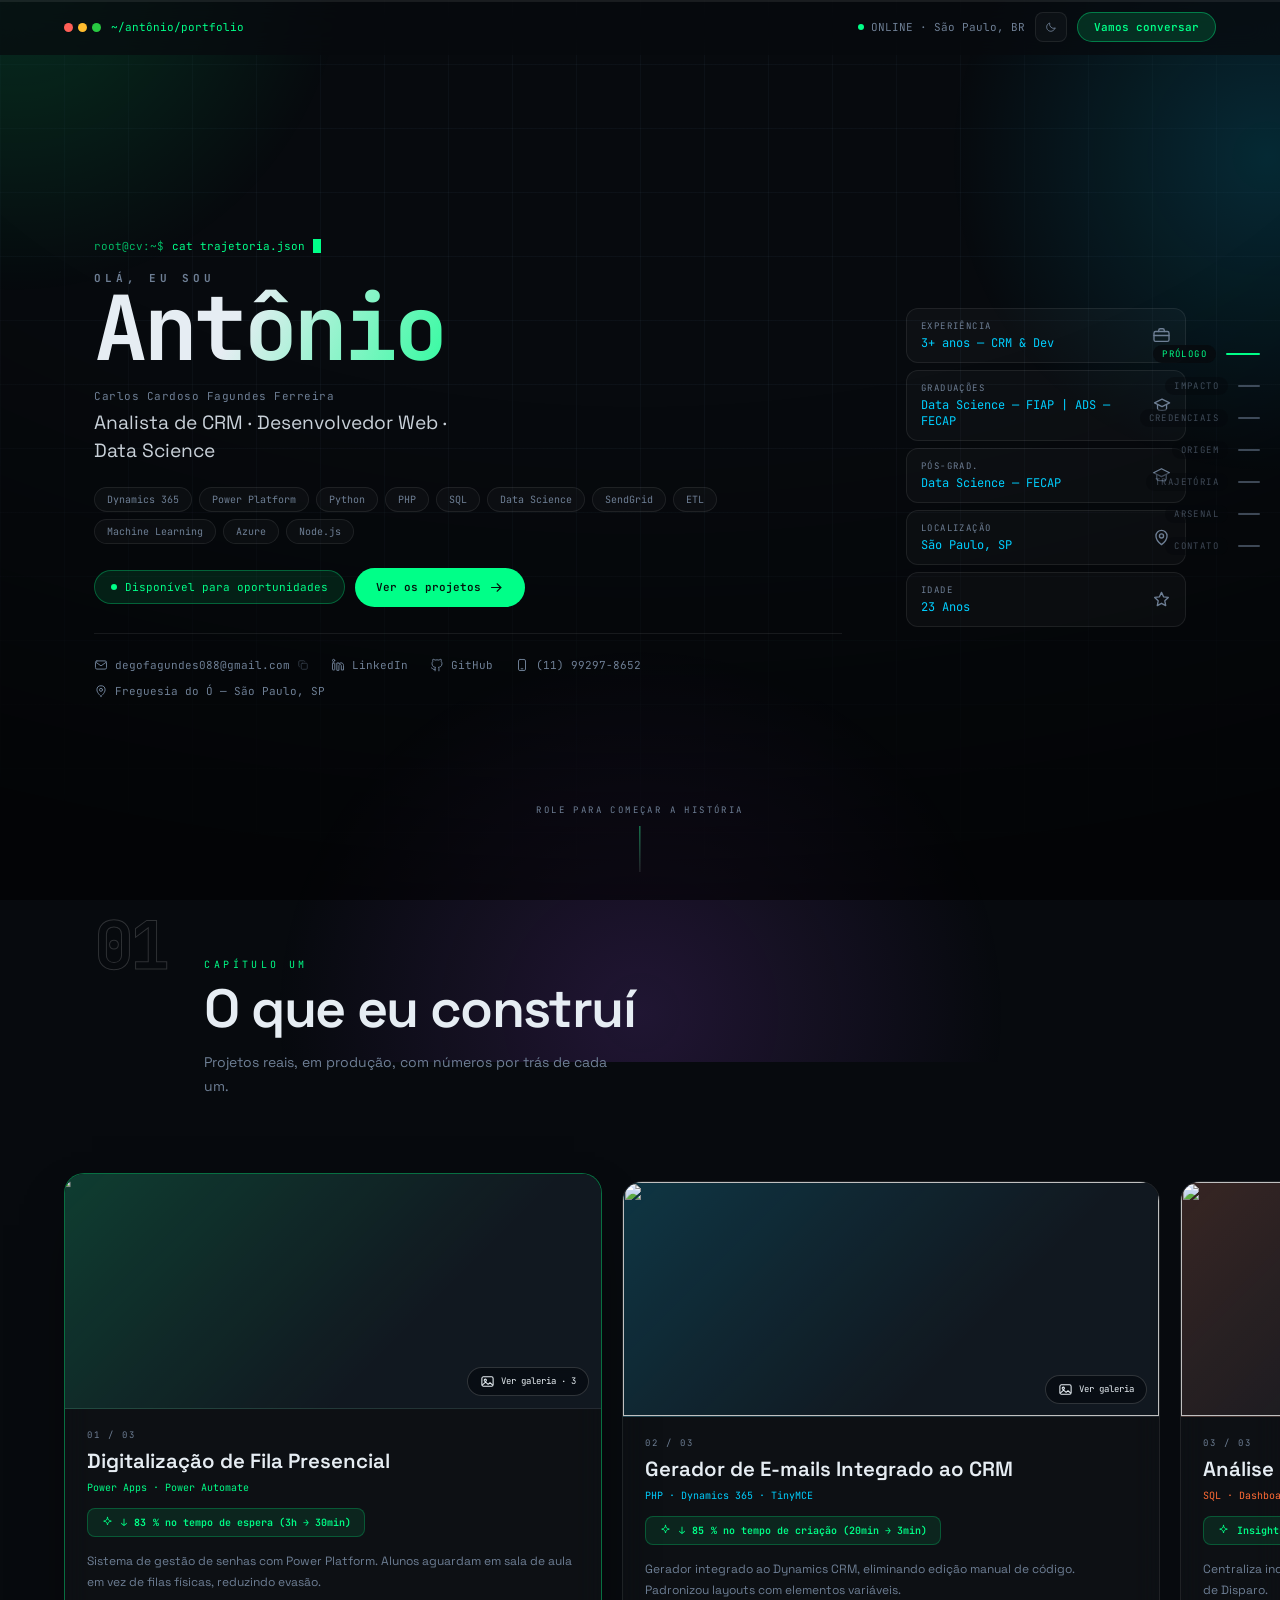
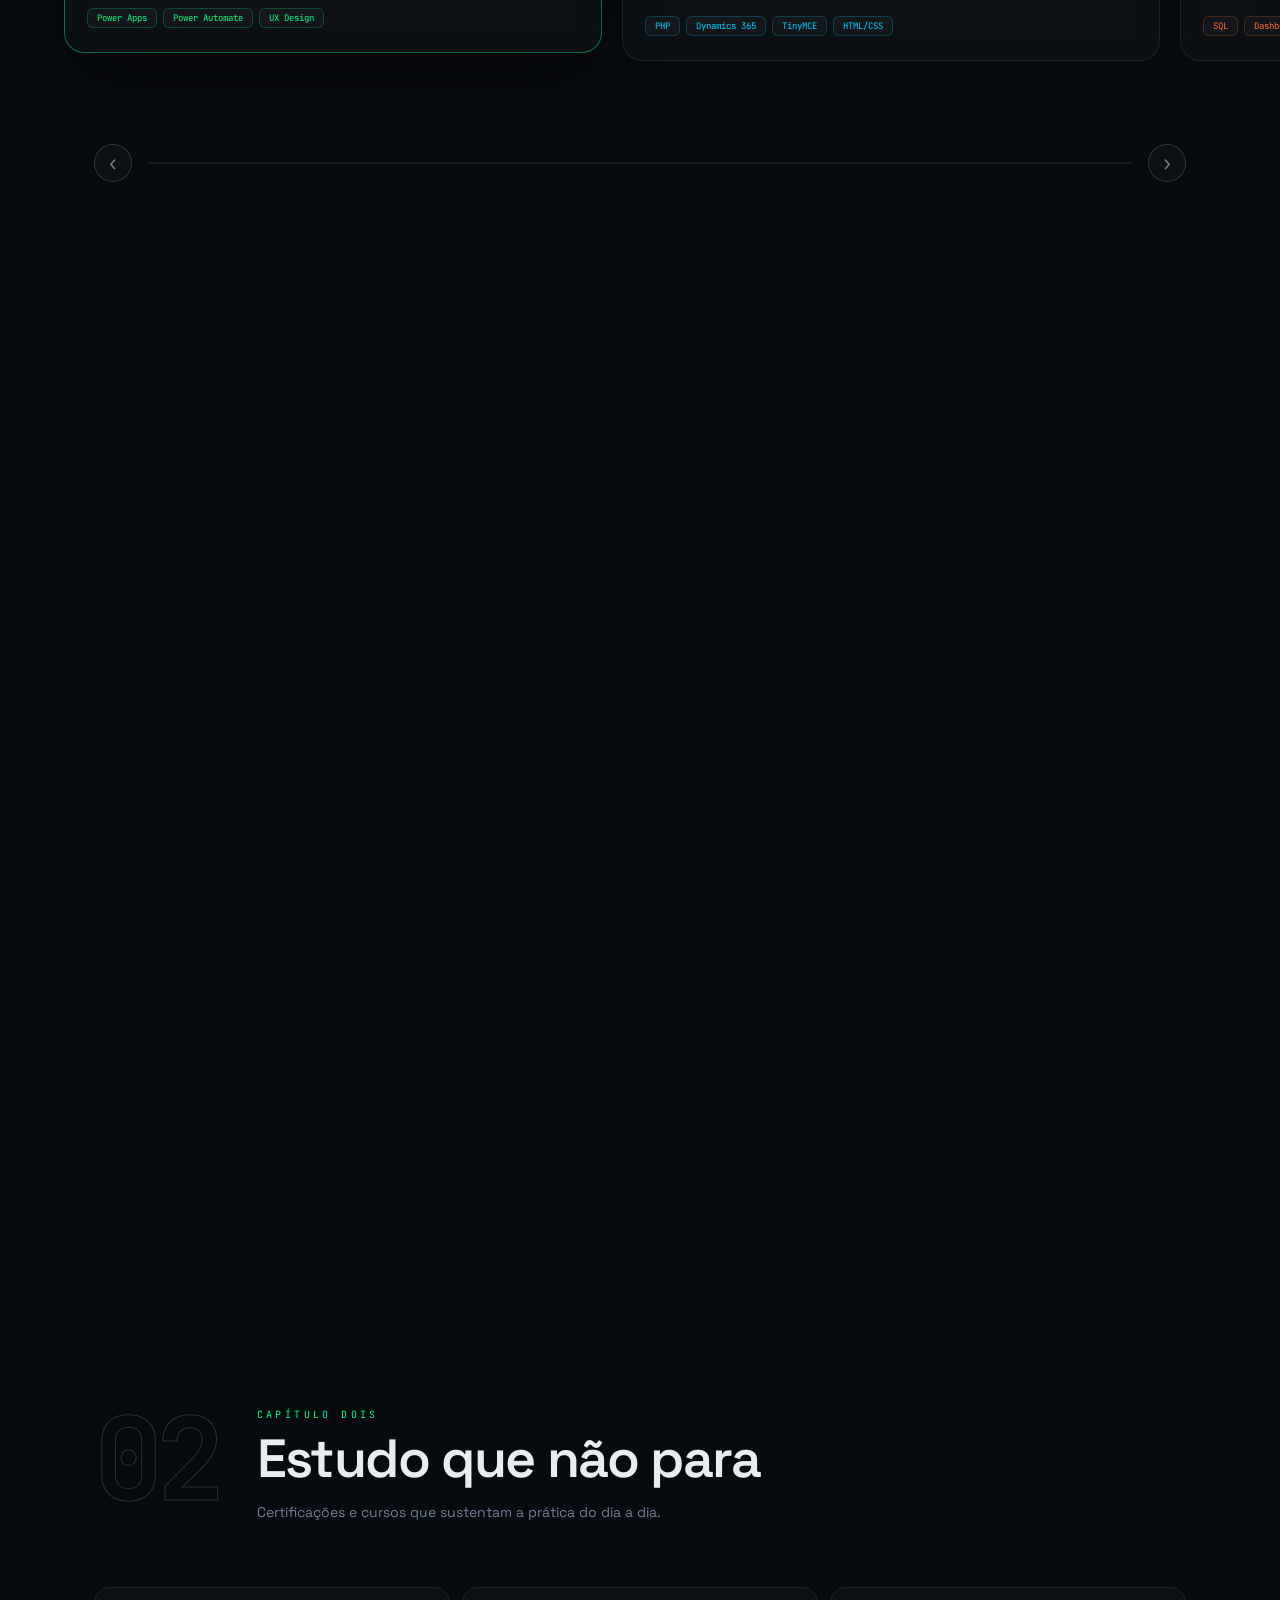
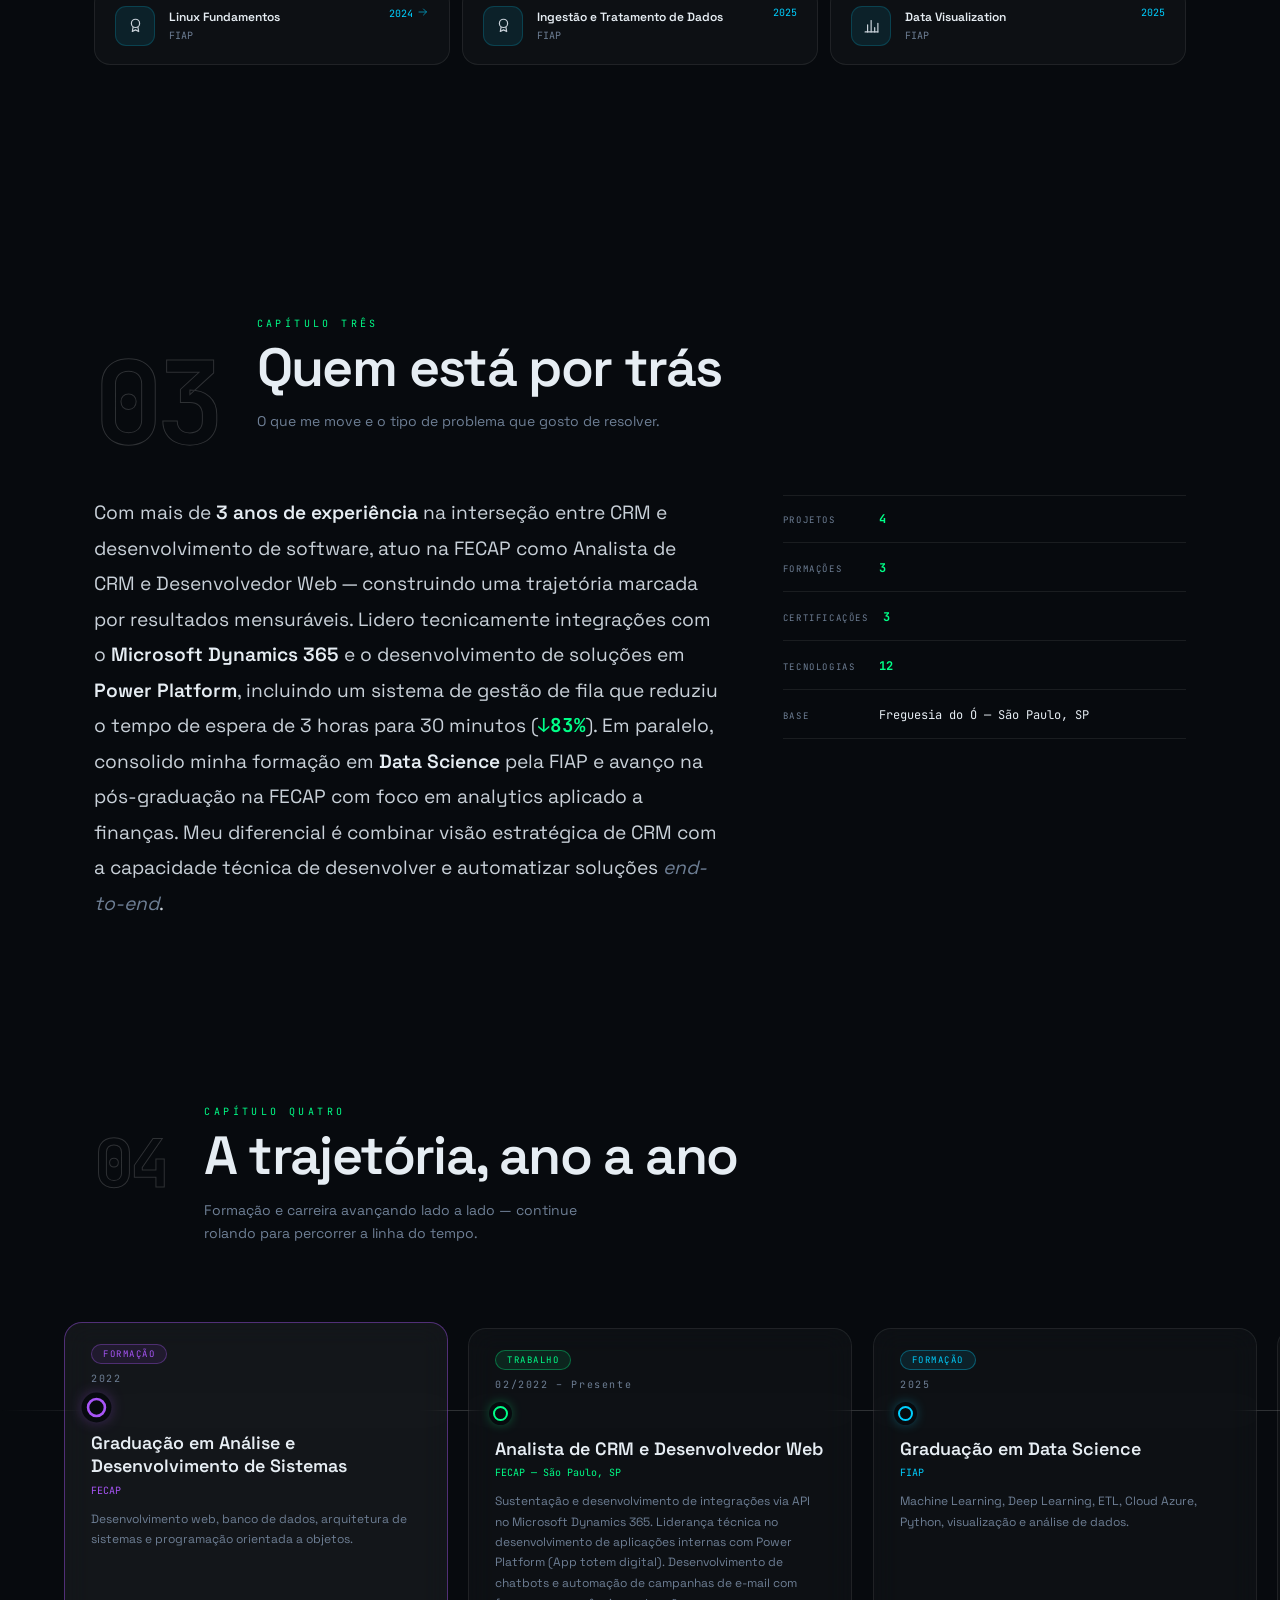
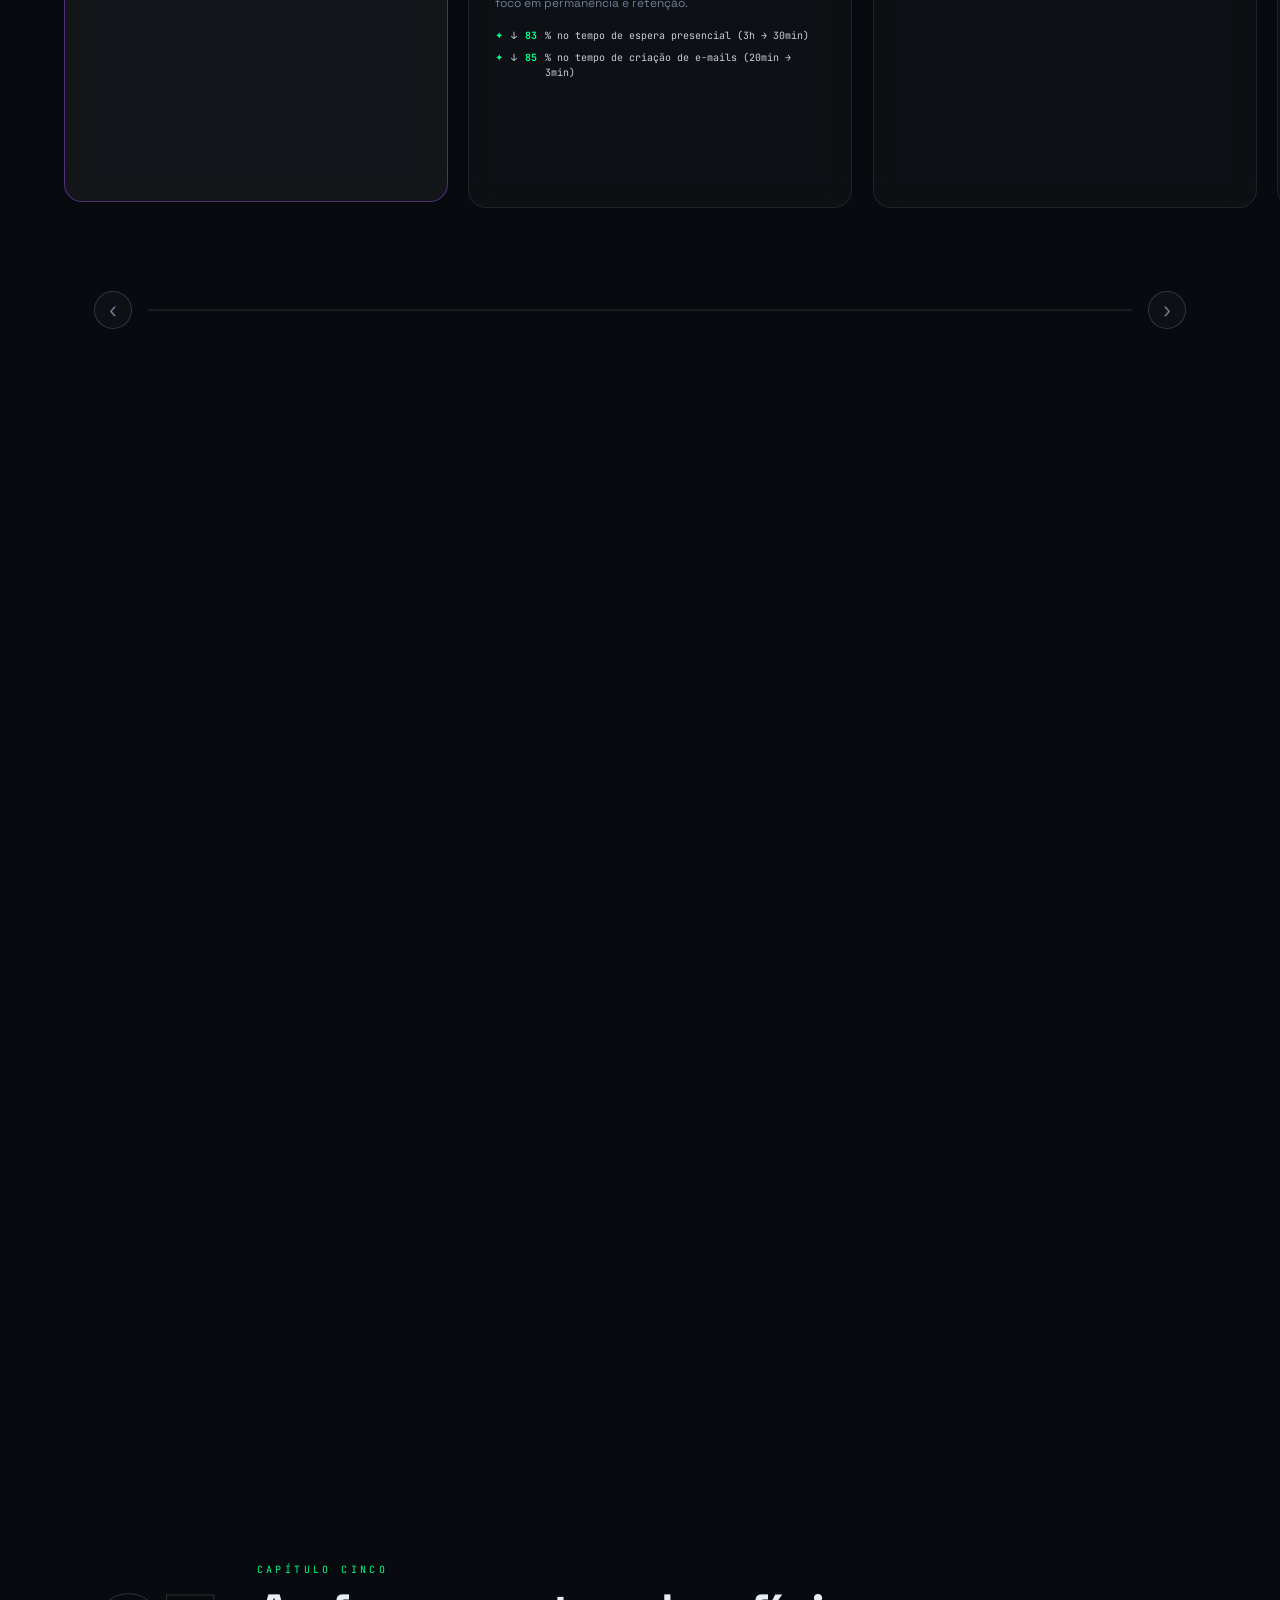
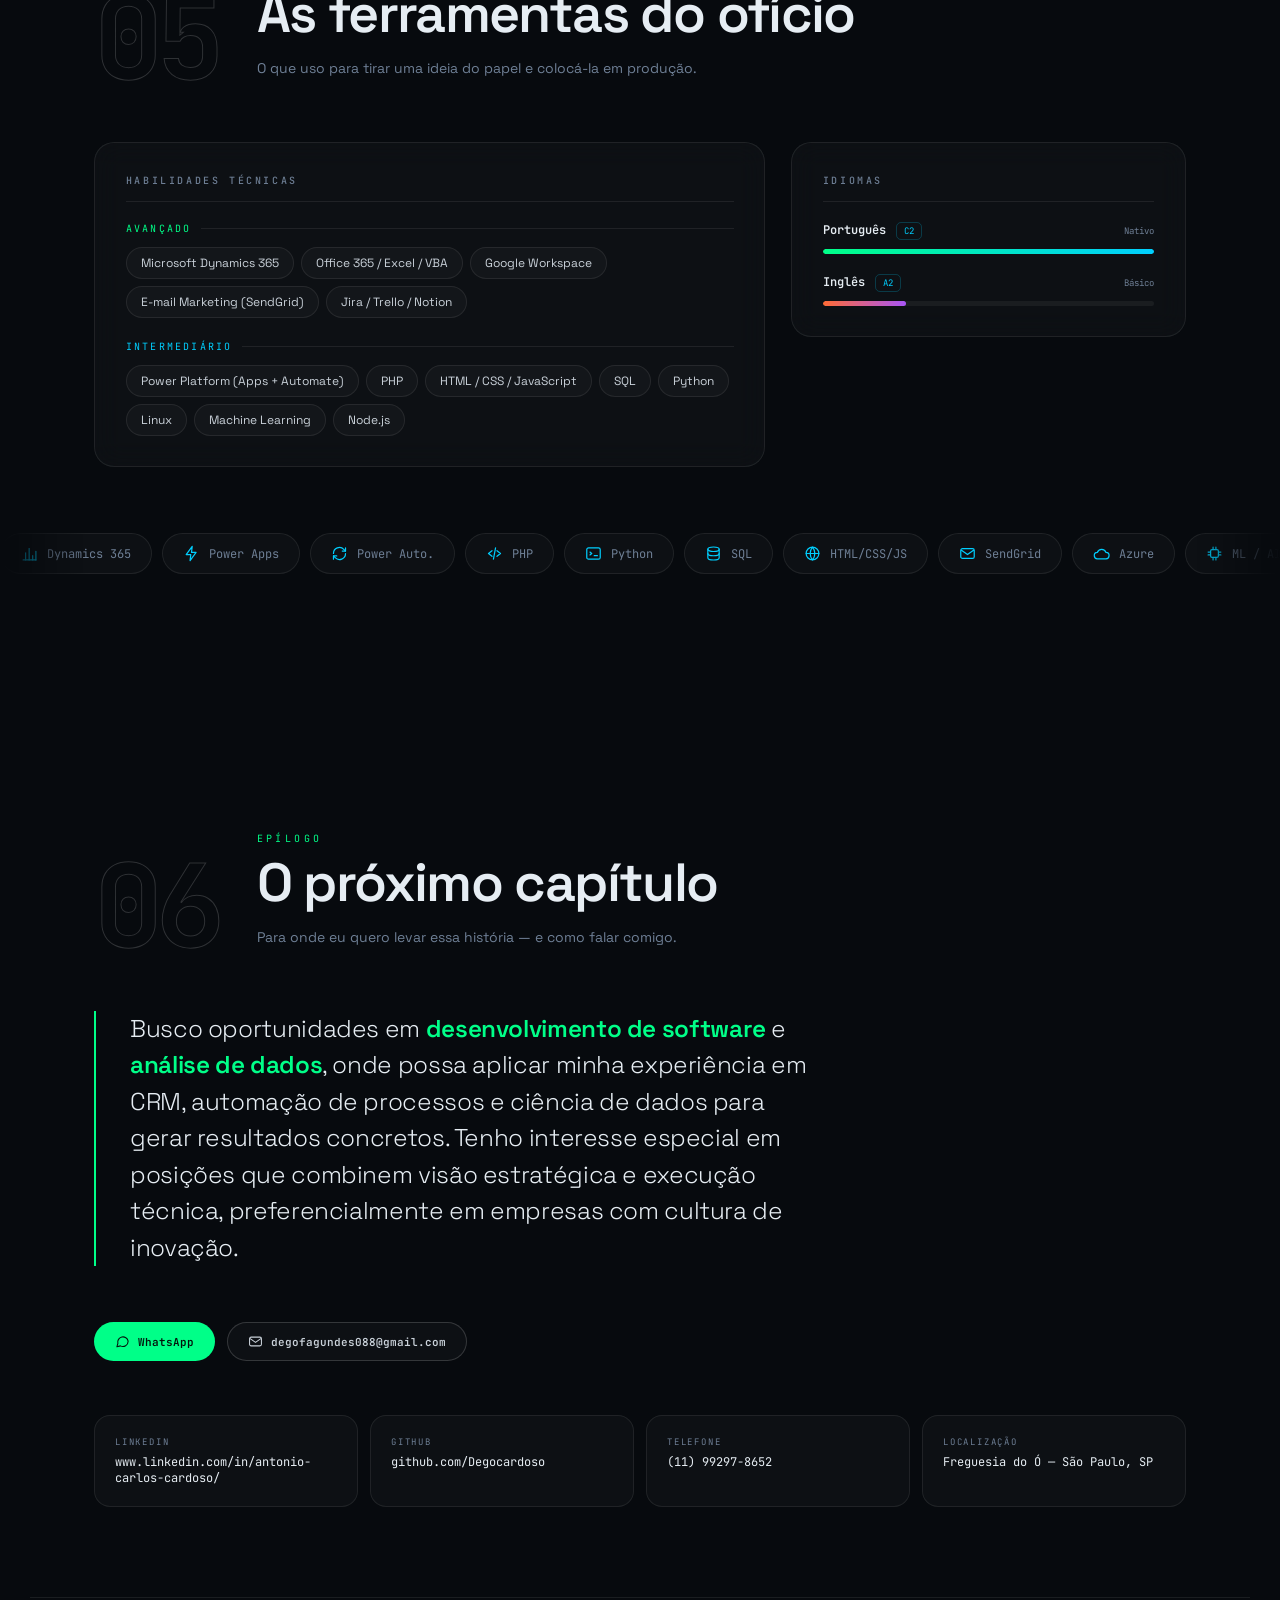
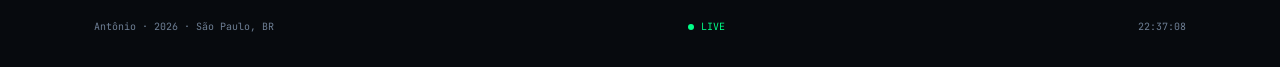
==== commit f446e8fd: "Ajustes de ordem, contato fixo, ícones SVG e correções de layout/encoding Nova ordem dos capítulos (" ====
--- a/index.html
+++ b/index.html
@@ -54,7 +54,8 @@
   <div class="hud-right">
     <span class="hud-status"><span class="pulse"></span><span data-ui="online">ONLINE · São Paulo, BR</span></span>
     <button class="icon-btn" id="langToggle" type="button" hidden aria-label="Alternar idioma">PT</button>
-    <button class="icon-btn" id="themeToggle" type="button" aria-label="Alternar tema claro/escuro">🌙</button>
+    <button class="icon-btn" id="themeToggle" type="button" aria-label="Alternar tema claro/escuro"></button>
+    <a class="hud-cta" href="#ch-contact" data-ui="talk">Vamos conversar</a>
   </div>
 </header>
 
@@ -83,21 +84,60 @@
         <ul class="hero-stats" id="hstats" data-reveal></ul>
       </aside>
     </div>
-    <a class="scroll-cue" href="#ch-about" id="scrollCue">
+    <a class="scroll-cue" href="#ch-work" id="scrollCue">
       <span data-ui="scrollCue">role para começar a história</span>
       <span class="scroll-cue-line"><i></i></span>
     </a>
   </section>
 
+  <!-- ─────────── CAPÍTULO 03 · IMPACTO (scroll horizontal) ─────────── -->
+  <section class="chap chap-pin" id="ch-work" data-key="work" data-nav="Impacto" aria-labelledby="ttl-work">
+    <div class="pin-shell">
+      <div class="pin-stage">
+        <header class="chap-head chap-head-pin" data-reveal>
+          <span class="chap-num" data-parallax="0.08">01</span>
+          <div>
+            <p class="chap-kicker">Capítulo um</p>
+            <h2 class="chap-title" id="ttl-work">O que eu construí</h2>
+            <p class="chap-sub">Projetos reais, em produção, com números por trás de cada um.</p>
+          </div>
+        </header>
+        <div class="rail rail-work" id="workRail" tabindex="0" aria-labelledby="ttl-work">
+          <ol class="rail-track" id="workTrack"></ol>
+        </div>
+        <div class="rail-hud">
+          <button class="rail-btn" type="button" data-rail-prev aria-label="Projeto anterior">‹</button>
+          <div class="rail-bar"><span></span></div>
+          <button class="rail-btn" type="button" data-rail-next aria-label="Próximo projeto">›</button>
+        </div>
+      </div>
+    </div>
+  </section>
+
+  <!-- ─────────── CAPÍTULO 05 · CREDENCIAIS ─────────── -->
+  <section class="chap" id="ch-proof" data-key="proof" data-nav="Credenciais" aria-labelledby="ttl-proof">
+    <div class="wrap">
+      <header class="chap-head" data-reveal>
+        <span class="chap-num" data-parallax="0.08">02</span>
+        <div>
+          <p class="chap-kicker">Capítulo dois</p>
+          <h2 class="chap-title" id="ttl-proof">Estudo que não para</h2>
+          <p class="chap-sub">Certificações e cursos que sustentam a prática do dia a dia.</p>
+        </div>
+      </header>
+      <div class="cert-grid" id="certEl"></div>
+    </div>
+  </section>
+
   <!-- ─────────── CAPÍTULO 01 · ORIGEM ─────────── -->
-  <section class="chap" id="ch-about" data-nav="Origem" aria-labelledby="ttl-about">
-    <div class="wrap">
-      <header class="chap-head" data-reveal>
-        <span class="chap-num" data-parallax="0.08">01</span>
-        <div>
-          <p class="chap-kicker" data-ui="k1">Capítulo um</p>
-          <h2 class="chap-title" id="ttl-about" data-ui="t1">Onde a história começa</h2>
-          <p class="chap-sub" data-ui="s1">O ponto de partida, o que me move e o tipo de problema que gosto de resolver.</p>
+  <section class="chap" id="ch-about" data-key="about" data-nav="Origem" aria-labelledby="ttl-about">
+    <div class="wrap">
+      <header class="chap-head" data-reveal>
+        <span class="chap-num" data-parallax="0.08">03</span>
+        <div>
+          <p class="chap-kicker">Capítulo três</p>
+          <h2 class="chap-title" id="ttl-about">Quem está por trás</h2>
+          <p class="chap-sub">O que me move e o tipo de problema que gosto de resolver.</p>
         </div>
       </header>
       <div class="about-grid">
@@ -110,15 +150,15 @@
   </section>
 
   <!-- ─────────── CAPÍTULO 02 · TRAJETÓRIA (scroll horizontal) ─────────── -->
-  <section class="chap chap-pin" id="ch-journey" data-nav="Trajetória" aria-labelledby="ttl-journey">
+  <section class="chap chap-pin" id="ch-journey" data-key="journey" data-nav="Trajetória" aria-labelledby="ttl-journey">
     <div class="pin-shell">
       <div class="pin-stage">
         <header class="chap-head chap-head-pin" data-reveal>
-          <span class="chap-num" data-parallax="0.08">02</span>
+          <span class="chap-num" data-parallax="0.08">04</span>
           <div>
-            <p class="chap-kicker" data-ui="k2">Capítulo dois</p>
-            <h2 class="chap-title" id="ttl-journey" data-ui="t2">A trajetória, ano a ano</h2>
-            <p class="chap-sub" data-ui="s2">Formação e carreira avançando lado a lado — continue rolando para percorrer a linha do tempo.</p>
+            <p class="chap-kicker">Capítulo quatro</p>
+            <h2 class="chap-title" id="ttl-journey">A trajetória, ano a ano</h2>
+            <p class="chap-sub">Formação e carreira avançando lado a lado — continue rolando para percorrer a linha do tempo.</p>
           </div>
         </header>
         <div class="rail" id="journeyRail" tabindex="0" aria-labelledby="ttl-journey">
@@ -133,39 +173,15 @@
     </div>
   </section>
 
-  <!-- ─────────── CAPÍTULO 03 · IMPACTO (scroll horizontal) ─────────── -->
-  <section class="chap chap-pin" id="ch-work" data-nav="Impacto" aria-labelledby="ttl-work">
-    <div class="pin-shell">
-      <div class="pin-stage">
-        <header class="chap-head chap-head-pin" data-reveal>
-          <span class="chap-num" data-parallax="0.08">03</span>
-          <div>
-            <p class="chap-kicker" data-ui="k3">Capítulo três</p>
-            <h2 class="chap-title" id="ttl-work" data-ui="t3">O que eu construí</h2>
-            <p class="chap-sub" data-ui="s3">Projetos reais, em produção, com números por trás de cada um.</p>
-          </div>
-        </header>
-        <div class="rail rail-work" id="workRail" tabindex="0" aria-labelledby="ttl-work">
-          <ol class="rail-track" id="workTrack"></ol>
-        </div>
-        <div class="rail-hud">
-          <button class="rail-btn" type="button" data-rail-prev aria-label="Projeto anterior">‹</button>
-          <div class="rail-bar"><span></span></div>
-          <button class="rail-btn" type="button" data-rail-next aria-label="Próximo projeto">›</button>
-        </div>
-      </div>
-    </div>
-  </section>
-
   <!-- ─────────── CAPÍTULO 04 · ARSENAL ─────────── -->
-  <section class="chap" id="ch-craft" data-nav="Arsenal" aria-labelledby="ttl-craft">
-    <div class="wrap">
-      <header class="chap-head" data-reveal>
-        <span class="chap-num" data-parallax="0.08">04</span>
-        <div>
-          <p class="chap-kicker" data-ui="k4">Capítulo quatro</p>
-          <h2 class="chap-title" id="ttl-craft" data-ui="t4">As ferramentas do ofício</h2>
-          <p class="chap-sub" data-ui="s4">O que uso para tirar uma ideia do papel e colocá-la em produção.</p>
+  <section class="chap" id="ch-craft" data-key="craft" data-nav="Arsenal" aria-labelledby="ttl-craft">
+    <div class="wrap">
+      <header class="chap-head" data-reveal>
+        <span class="chap-num" data-parallax="0.08">05</span>
+        <div>
+          <p class="chap-kicker">Capítulo cinco</p>
+          <h2 class="chap-title" id="ttl-craft">As ferramentas do ofício</h2>
+          <p class="chap-sub">O que uso para tirar uma ideia do papel e colocá-la em produção.</p>
         </div>
       </header>
       <div class="craft-grid">
@@ -184,30 +200,15 @@
     </div>
   </section>
 
-  <!-- ─────────── CAPÍTULO 05 · CREDENCIAIS ─────────── -->
-  <section class="chap" id="ch-proof" data-nav="Credenciais" aria-labelledby="ttl-proof">
-    <div class="wrap">
-      <header class="chap-head" data-reveal>
-        <span class="chap-num" data-parallax="0.08">05</span>
-        <div>
-          <p class="chap-kicker" data-ui="k5">Capítulo cinco</p>
-          <h2 class="chap-title" id="ttl-proof" data-ui="t5">Estudo que não para</h2>
-          <p class="chap-sub" data-ui="s5">Certificações e cursos que sustentam a prática do dia a dia.</p>
-        </div>
-      </header>
-      <div class="cert-grid" id="certEl"></div>
-    </div>
-  </section>
-
   <!-- ─────────── EPÍLOGO · DESTINO + CONTATO ─────────── -->
-  <section class="chap chap-end" id="ch-contact" data-nav="Contato" aria-labelledby="ttl-contact">
+  <section class="chap chap-end" id="ch-contact" data-key="contact" data-nav="Contato" aria-labelledby="ttl-contact">
     <div class="wrap">
       <header class="chap-head" data-reveal>
         <span class="chap-num" data-parallax="0.08">06</span>
         <div>
-          <p class="chap-kicker" data-ui="k6">Epílogo</p>
-          <h2 class="chap-title" id="ttl-contact" data-ui="t6">O próximo capítulo</h2>
-          <p class="chap-sub" data-ui="s6">Para onde eu quero levar essa história — e como falar comigo.</p>
+          <p class="chap-kicker">Epílogo</p>
+          <h2 class="chap-title" id="ttl-contact">O próximo capítulo</h2>
+          <p class="chap-sub">Para onde eu quero levar essa história — e como falar comigo.</p>
         </div>
       </header>
       <blockquote class="goal" id="sec-objective" data-reveal>
@@ -246,11 +247,6 @@
   </div>
 </div>
 
-<!-- QR Code (somente impressão) -->
-<div id="qrSection" class="qr-print-section" aria-hidden="true">
-  <div id="qrCode"></div>
-  <div class="qr-label">Escaneie para ver online</div>
-</div>
 
 <script type="module">
 import { init } from './js/controller/index-controller.js';
--- a/css/index.css
+++ b/css/index.css
@@ -106,6 +106,37 @@
 }
 .icon-btn:hover { border-color: var(--neon2); color: var(--neon2); transform: translateY(-1px); }
 
+/* CTA de contato — permanente no HUD, em qualquer ponto da página */
+.hud-cta {
+  display: inline-flex; align-items: center; gap: 7px;
+  padding: 7px 16px; border-radius: 999px; white-space: nowrap;
+  background: color-mix(in srgb, var(--neon) 14%, transparent);
+  border: 1px solid color-mix(in srgb, var(--neon) 38%, transparent);
+  color: var(--neon); text-decoration: none;
+  font-family: var(--mono); font-size: var(--fs-label); font-weight: 600;
+  transition: background .25s, transform .25s var(--ease), box-shadow .3s var(--ease);
+}
+.hud-cta:hover {
+  background: color-mix(in srgb, var(--neon) 26%, transparent);
+  transform: translateY(-1px);
+  box-shadow: 0 8px 22px -12px var(--neon);
+}
+
+/* ═══ ÍCONES ═══
+   SVG inline em vez de emoji: mesma forma em todo sistema, herda a cor
+   do texto e não depende de fonte de emoji instalada. */
+.ico {
+  width: 1em; height: 1em; flex-shrink: 0;
+  display: inline-block; vertical-align: -.14em;
+  fill: none; stroke: currentColor; stroke-width: 1.7;
+  stroke-linecap: round; stroke-linejoin: round;
+}
+.ico-emoji { display: inline-block; line-height: 1; font-style: normal; }
+.ci .ico, .copy-btn .ico { width: 14px; height: 14px; }
+.btn-solid .ico, .btn-ghost .ico, .hud-cta .ico, .wcard-gal .ico { width: 15px; height: 15px; }
+.jcard-link .ico, .wcard-cta em .ico { width: 14px; height: 14px; }
+.wcard-result .ico, .po-result .ico, .po-feat .ico { width: 13px; height: 13px; }
+
 /* Navegação lateral por capítulos */
 .chapnav {
   position: fixed; right: 18px; top: 50%; transform: translateY(-50%);
@@ -258,7 +289,7 @@
 .ci:hover { color: var(--neon2); }
 .copy-btn { display: inline-flex; align-items: center; gap: 7px; font-family: var(--mono); font-size: var(--fs-label); color: var(--td); padding: 4px 0; transition: color .22s; }
 .copy-btn:hover { color: var(--neon); }
-.copy-hint { font-size: 9px; opacity: .5; }
+.copy-hint { width: 12px !important; height: 12px !important; opacity: .45; }
 
 .copy-toast {
   position: fixed; bottom: 26px; left: 50%; transform: translate(-50%, 14px);
@@ -309,7 +340,7 @@
 .sbox:hover { border-color: var(--stroke-2); background: var(--surface-2); transform: translateX(-3px); }
 .slabel { font-family: var(--mono); font-size: var(--fs-tiny); color: var(--td); text-transform: uppercase; letter-spacing: 1.4px; }
 .sval { font-family: var(--mono); font-size: var(--fs-description); color: var(--neon2); margin-top: 3px; }
-.sbox .sico { font-size: 17px; line-height: 1; }
+.sbox .sico { display: flex; align-items: center; font-size: 19px; color: var(--td); }
 
 /* Convite ao scroll */
 .scroll-cue {
@@ -376,11 +407,25 @@
   height: 100svh; overflow: hidden;
   /* Espaço superior para o conteúdo não passar por baixo do HUD fixo. */
   padding: 58px 0 18px;
-  display: flex; align-items: center;
+  /* `stretch` (e não `center`): centralizar faria o conteúdo mais alto que
+     a tela transbordar para os dois lados e ser cortado pelo overflow. */
+  display: flex; align-items: stretch;
 }
 .pin-stage { width: 100%; display: flex; flex-direction: column; gap: clamp(18px, 3vh, 34px); }
-.chap-head-pin { max-width: var(--maxw); width: 100%; margin: 0 auto; padding-inline: var(--gutter); margin-bottom: 0; }
+
+/* O trilho absorve a altura que sobra — o palco nunca estoura a viewport,
+   por mais baixa que ela seja (ex.: 1366x768 com a barra do navegador). */
+.chap-pin.is-pinned .pin-stage { height: 100%; min-height: 0; }
+.chap-pin.is-pinned .rail { flex: 1 1 auto; min-height: 0; display: flex; align-items: center; }
+.chap-pin.is-pinned .rail-track { flex-shrink: 0; height: 100%; max-height: 480px; }
+.chap-pin.is-pinned .rail-hud { flex-shrink: 0; }
+.chap-head-pin {
+  max-width: var(--maxw); width: 100%; margin: 0 auto;
+  padding-inline: var(--gutter); margin-bottom: 0; flex-shrink: 0;
+}
 .chap-head-pin .chap-sub { max-width: 46ch; }
+/* Dentro do palco fixado o número compete por altura com os cartões */
+.chap-head-pin .chap-num { font-size: clamp(44px, 5.2vw, 92px); }
 
 .rail {
   overflow-x: auto; overflow-y: hidden;
@@ -405,9 +450,9 @@
   will-change: transform;
 }
 .rail-item { scroll-snap-align: start; display: flex; }
-/* Fixado, os cartões ocupam a altura disponível do palco — o capítulo
-   preenche a tela em vez de flutuar no meio dela. */
-.chap-pin.is-pinned .rail-item { min-height: min(56vh, 480px); }
+/* Fixado, os cartões acompanham a altura do trilho (que já se ajustou ao
+   espaço livre), então preenchem a tela sem nunca serem cortados. */
+.chap-pin.is-pinned .rail-item { min-height: 0; }
 
 /* Linha do tempo por trás dos cartões */
 .rail-line {
@@ -479,6 +524,10 @@
   transition: border-color .4s var(--ease), transform .5s var(--ease), box-shadow .5s var(--ease);
 }
 .wcard.is-active { border-color: color-mix(in srgb, var(--c) 40%, transparent); transform: translateY(-8px); box-shadow: var(--shadow-lg); }
+/* Fixado, a capa cede altura para o texto: encolhe até o mínimo em vez de
+   empurrar o cartão para fora da tela. */
+.chap-pin.is-pinned .wcard-media { aspect-ratio: auto; flex: 1 1 0; min-height: 110px; }
+.chap-pin.is-pinned .wcard-body { flex: 0 0 auto; }
 .wcard-media {
   position: relative; aspect-ratio: 16/9; overflow: hidden;
   background: linear-gradient(135deg, color-mix(in srgb, var(--c) 16%, transparent), transparent 65%), var(--bg3);
@@ -625,7 +674,7 @@
   transition: border-color .25s, color .25s;
 }
 .tgitem:hover { border-color: var(--neon2); color: var(--tb); }
-.tg-e { font-size: 17px; line-height: 1; }
+.tg-e { font-size: 17px; line-height: 1; color: var(--neon2); }
 
 /* ═══ 10. CAPÍTULO 05 — CREDENCIAIS ═══ */
 .cert-grid { display: grid; grid-template-columns: repeat(auto-fill, minmax(min(100%, 290px), 1fr)); gap: 12px; }
@@ -647,7 +696,7 @@
 .cert-name { font-size: var(--fs-description); font-weight: 600; color: var(--tb); line-height: 1.35; }
 .cert-issuer { font-family: var(--mono); font-size: var(--fs-small); color: var(--td); }
 .cert-year { font-family: var(--mono); font-size: var(--fs-small); color: var(--neon2); margin-left: auto; flex-shrink: 0; align-self: flex-start; }
-.cert-hint { opacity: .7; }
+.cert-hint { width: 12px; height: 12px; opacity: .7; margin-left: 4px; }
 
 /* ═══ 11. EPÍLOGO ═══ */
 .goal {
@@ -793,6 +842,7 @@
   .chap-head { flex-direction: column; gap: 10px; }
   .chap-title { max-width: none; }
   .hud-status { display: none; }
+  .hud-cta { padding: 6px 13px; font-size: var(--fs-small); }
   .rail { padding-bottom: 6px; }
   .rail-hud { gap: 12px; }
   .lb-prev { left: 6px; } .lb-next { right: 6px; }
@@ -804,14 +854,17 @@
 }
 
 @media (max-width: 480px) {
+  /* Espaço curto: mantém os semáforos e o CTA, dispensa o caminho */
+  .hud-brand span:last-child { display: none; }
   .cstrip { gap: 2px 16px; }
   .sbox { padding: 10px 12px; }
   .cert-item { padding: 15px 16px; }
 }
 
-/* Telas baixas: o modo fixado precisa de altura mínima para respirar */
-@media (max-height: 560px) {
+/* Telas baixas: o palco fixado abre mão do subtítulo para o trilho respirar */
+@media (max-height: 720px) {
   .chap-head-pin .chap-sub { display: none; }
+  .chap-head-pin .chap-num { font-size: clamp(38px, 4vw, 62px); }
 }
 
 /* ═══ 15. MOVIMENTO REDUZIDO ═══ */
--- a/css/print.css
+++ b/css/print.css
@@ -31,7 +31,7 @@
   .fx, .progress, .hud, .chapnav, #loading, .copy-toast,
   .skip-link, .scroll-cue, .rail-hud, .overlay, .lightbox,
   .hero-photo, .hero-actions, .cta, .wcard-media, .wcard-cta,
-  .po-imgs, .marquee, .chap-num, .foot-live, .copy-hint,
+  .po-imgs, .marquee, .chap-num, .foot-live, .copy-hint, .hud-cta,
   .rail-line, .hero-cmd .caret {
     display: none !important;
   }
@@ -174,16 +174,6 @@
   a[href^="http"]::after { content: " (" attr(href) ")"; font-size: 7pt; color: #555 !important; }
   a[href^="tel"]::after, a[href^="#"]::after, .cert-item::after { content: "" !important; }
 
-  /* ── QR Code (só na impressão) ── */
-  /* Estático no fim do documento: `fixed` repetiria em toda página
-     e cairia por cima do conteúdo. */
-  .qr-print-section {
-    display: block !important;
-    margin-top: 10pt;
-    text-align: center;
-    page-break-inside: avoid;
-  }
-  .qr-label { font-family: Arial, sans-serif; font-size: 7pt; color: #555 !important; margin-top: 2pt; }
 
   h1, h2, h3 { page-break-after: avoid; }
 }
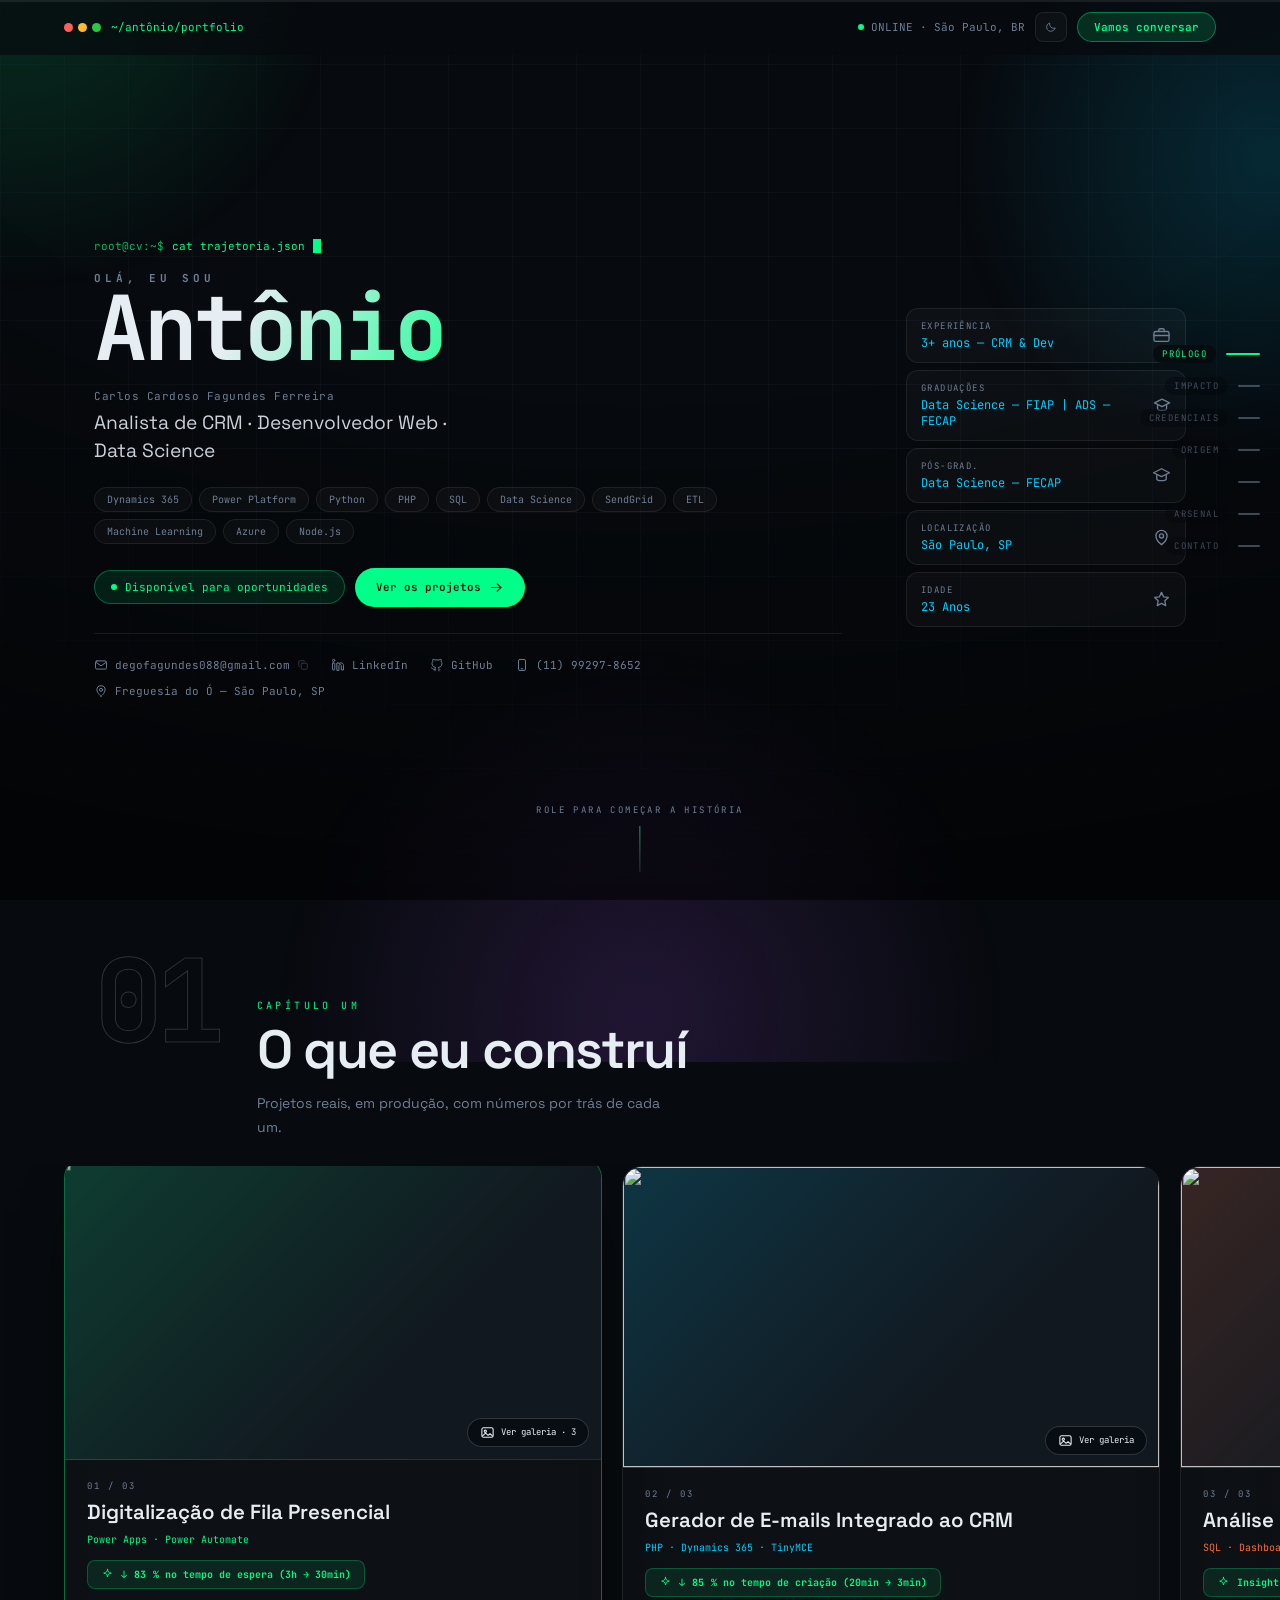
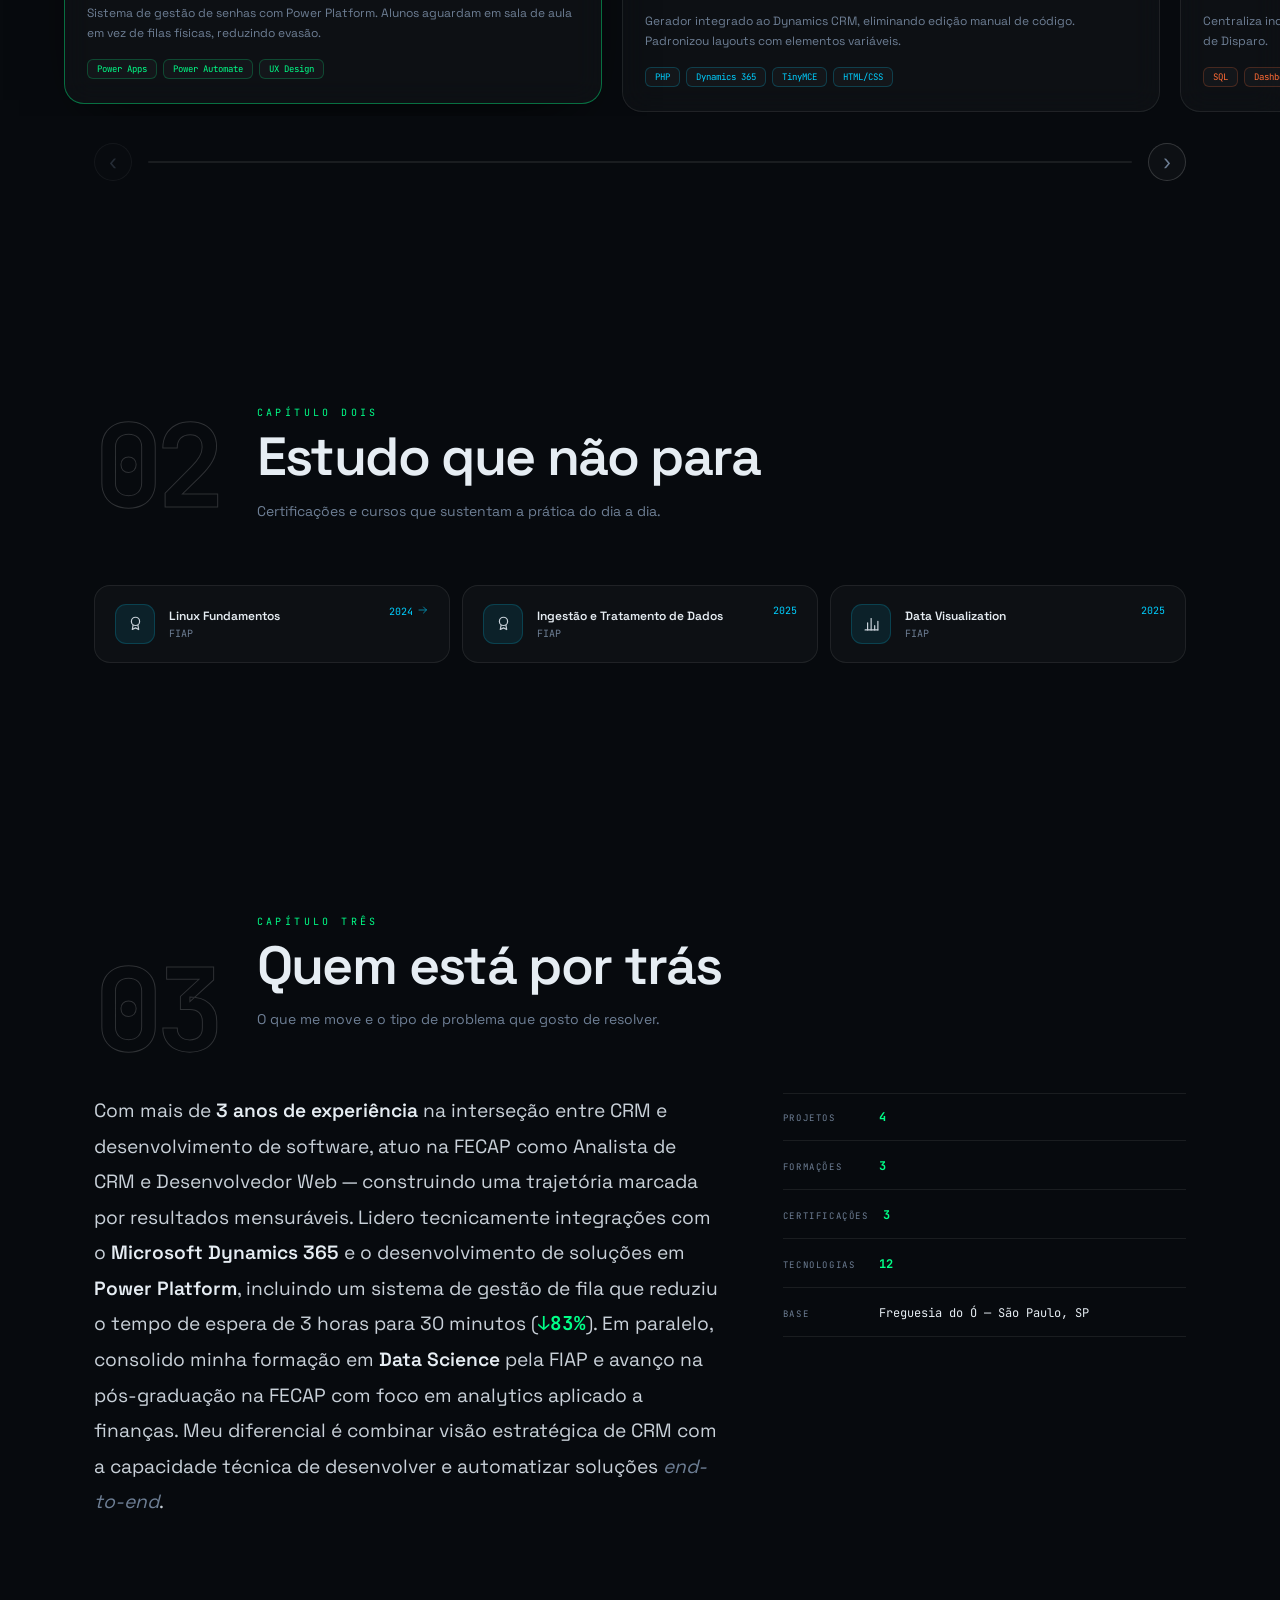
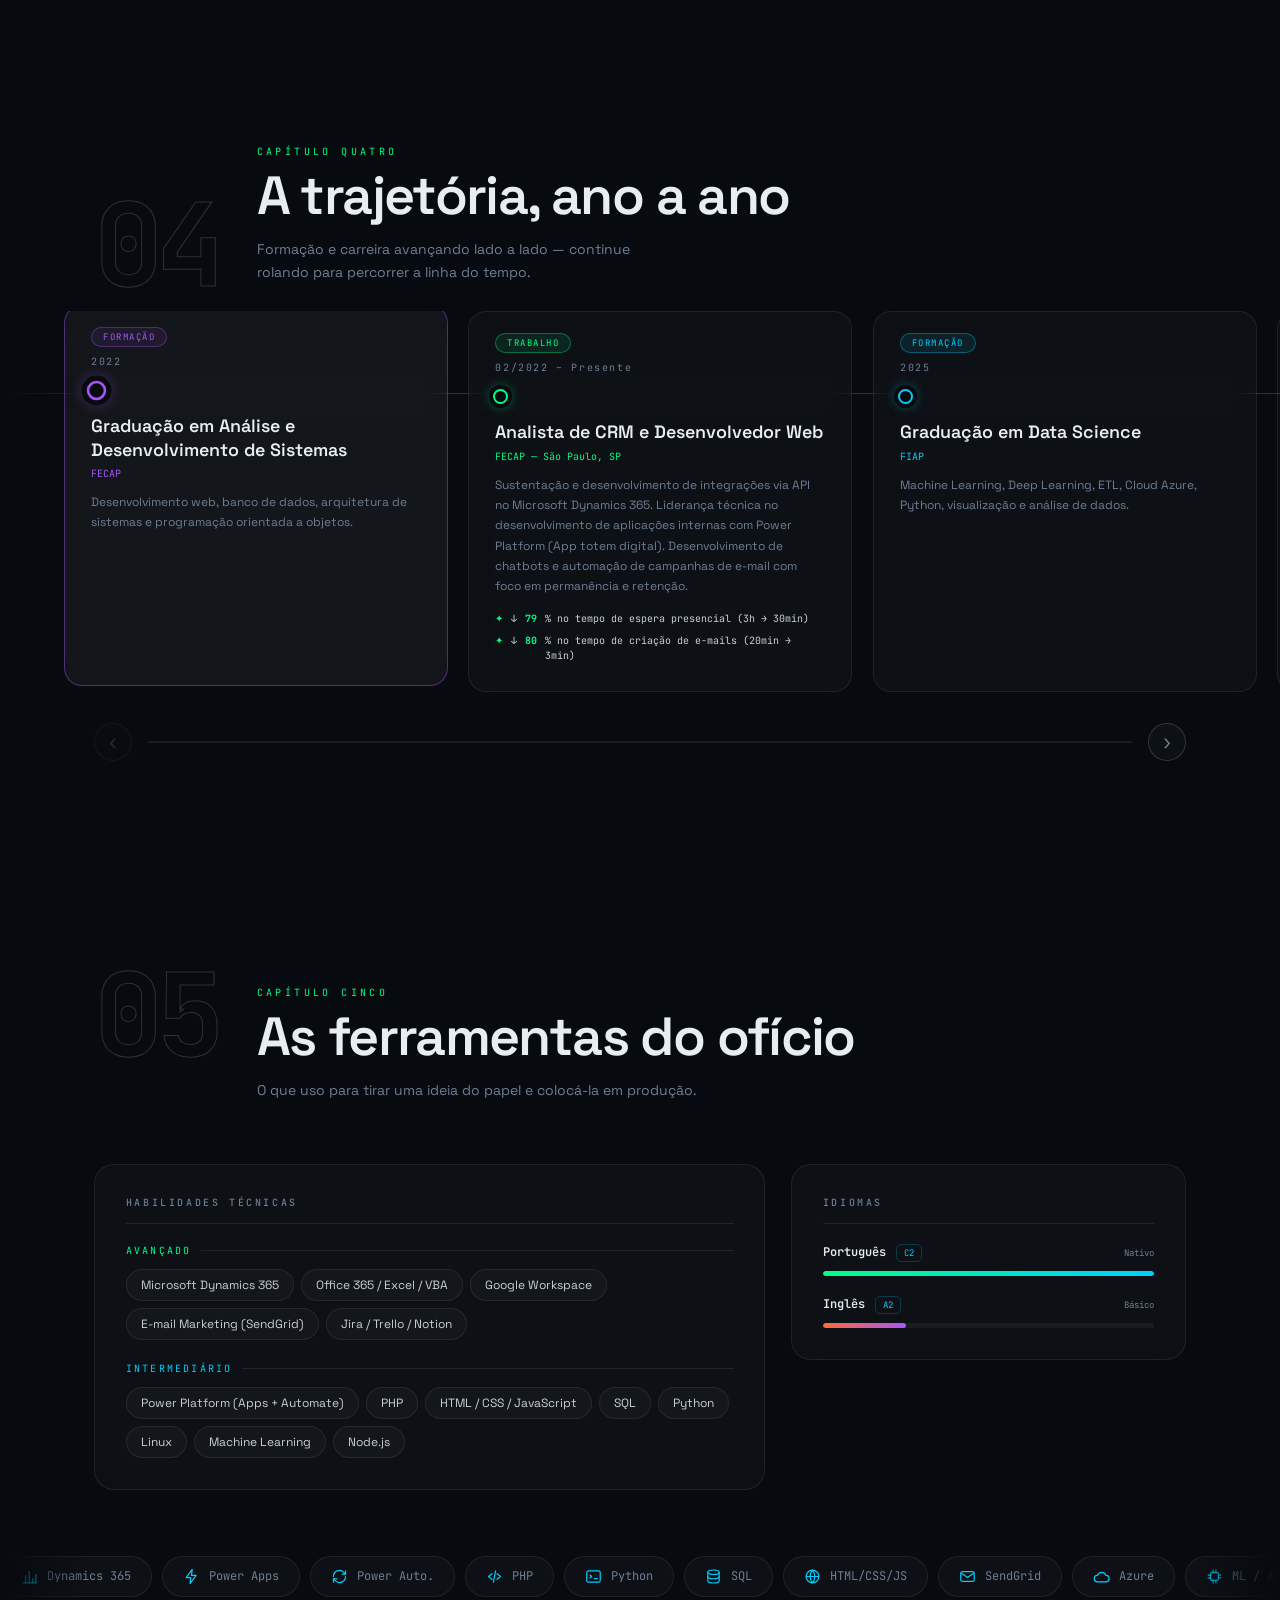
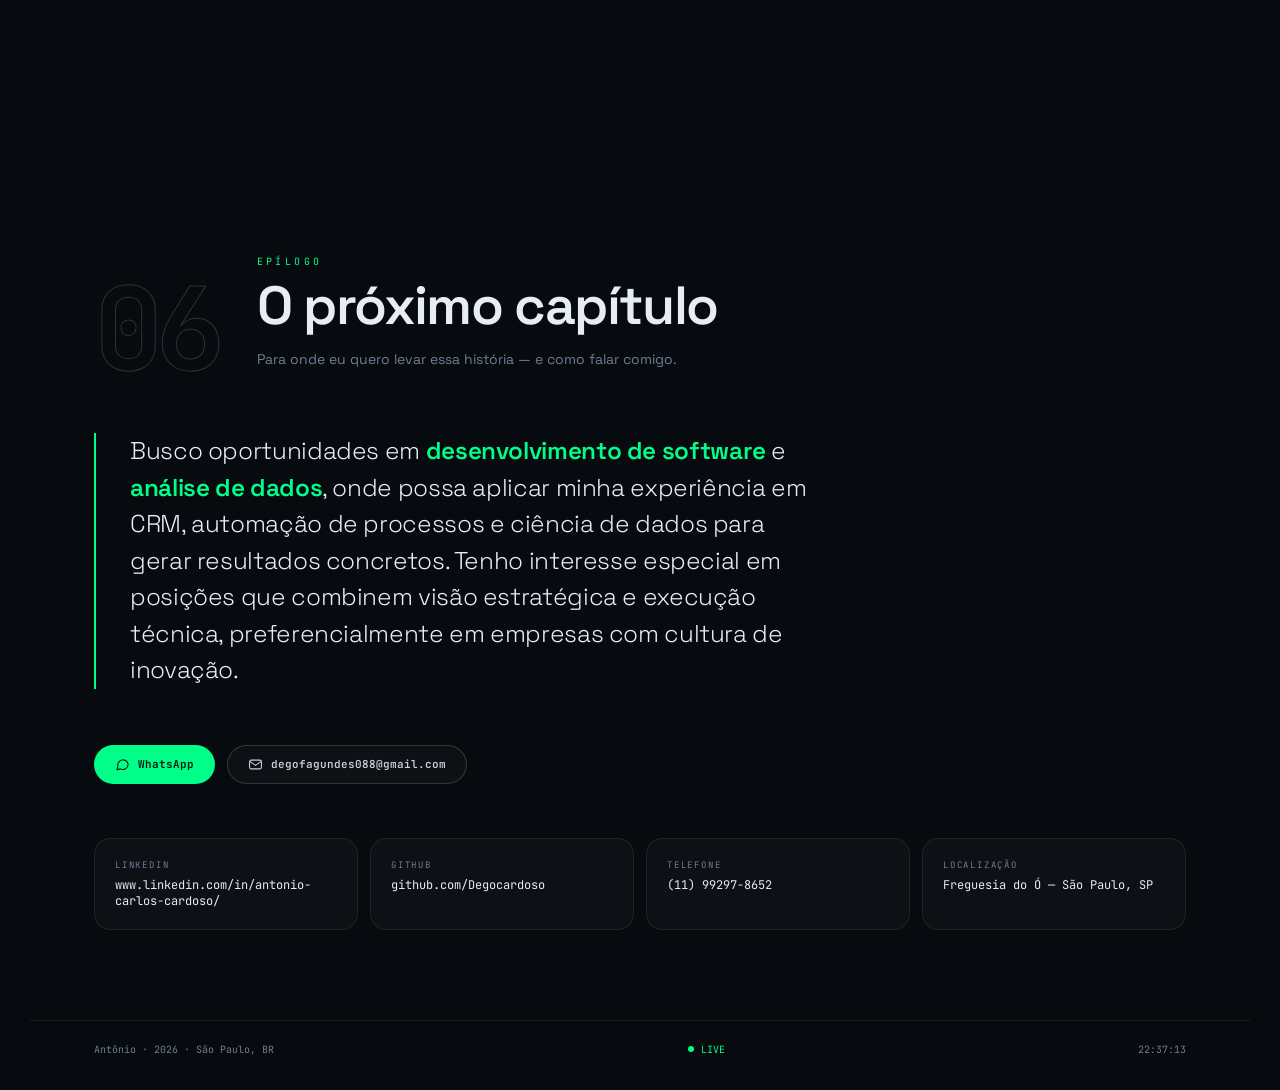
==== commit ae94ac15: "Remove a fixação horizontal: trilhos livres e cartões sem corte Com o conteúdo real (descrições long" ====
--- a/index.html
+++ b/index.html
@@ -90,11 +90,11 @@
     </a>
   </section>
 
-  <!-- ─────────── CAPÍTULO 03 · IMPACTO (scroll horizontal) ─────────── -->
-  <section class="chap chap-pin" id="ch-work" data-key="work" data-nav="Impacto" aria-labelledby="ttl-work">
-    <div class="pin-shell">
-      <div class="pin-stage">
-        <header class="chap-head chap-head-pin" data-reveal>
+  <!-- ─────────── CAPÍTULO 03 · IMPACTO (trilho horizontal) ─────────── -->
+  <section class="chap chap-rail" id="ch-work" data-key="work" data-nav="Impacto" aria-labelledby="ttl-work">
+    <div class="rail-shell">
+      <div class="rail-stage">
+        <header class="chap-head chap-head-rail" data-reveal>
           <span class="chap-num" data-parallax="0.08">01</span>
           <div>
             <p class="chap-kicker">Capítulo um</p>
@@ -149,11 +149,11 @@
     </div>
   </section>
 
-  <!-- ─────────── CAPÍTULO 02 · TRAJETÓRIA (scroll horizontal) ─────────── -->
-  <section class="chap chap-pin" id="ch-journey" data-key="journey" data-nav="Trajetória" aria-labelledby="ttl-journey">
-    <div class="pin-shell">
-      <div class="pin-stage">
-        <header class="chap-head chap-head-pin" data-reveal>
+  <!-- ─────────── CAPÍTULO 02 · TRAJETÓRIA (trilho horizontal) ─────────── -->
+  <section class="chap chap-rail" id="ch-journey" data-key="journey" data-nav="Trajetória" aria-labelledby="ttl-journey">
+    <div class="rail-shell">
+      <div class="rail-stage">
+        <header class="chap-head chap-head-rail" data-reveal>
           <span class="chap-num" data-parallax="0.08">04</span>
           <div>
             <p class="chap-kicker">Capítulo quatro</p>
--- a/css/index.css
+++ b/css/index.css
@@ -8,7 +8,7 @@
      05. Prólogo (hero)
      06. Cabeçalhos de capítulo
      07. Capítulo 01 — Origem
-     08. Trilhos horizontais (capítulos 02 e 03)
+     08. Trilhos horizontais (Impacto e Trajetória)
      09. Capítulo 04 — Arsenal
      10. Capítulo 05 — Credenciais
      11. Epílogo — Destino e contato
@@ -20,8 +20,8 @@
 
 /* ═══ 01. SHELL E CAMADAS DE FUNDO ═══ */
 body.story {
-  /* `clip` (e não `hidden`) para não criar um contexto de scroll,
-     o que quebraria o `position: sticky` dos capítulos fixados. */
+  /* `clip` (e não `hidden`): não cria contexto de scroll nem interfere
+     em `position: sticky`, e ainda barra vazamento horizontal. */
   overflow-x: clip;
 }
 
@@ -63,6 +63,10 @@
 .wrap { max-width: var(--maxw); margin: 0 auto; padding-inline: var(--gutter); }
 
 .chap { position: relative; padding-block: clamp(90px, 14vh, 170px); }
+/* Um capítulo com trilho respira igual aos outros: a página rola livre. */
+.chap-rail { padding-block: clamp(70px, 11vh, 130px); }
+/* Âncoras (nav de capítulos, CTA, skip link) param abaixo do HUD fixo */
+.chap { scroll-margin-top: 66px; }
 .chap-end { padding-bottom: clamp(70px, 10vh, 120px); }
 
 /* ═══ 02. HUD, PROGRESSO E NAVEGAÇÃO ═══ */
@@ -400,42 +404,36 @@
 .fact-v { font-size: var(--fs-description); color: var(--tb); font-family: var(--mono); }
 
 /* ═══ 08. TRILHOS HORIZONTAIS ═══ */
-.chap-pin { padding-block: 0; }
-.chap-pin .pin-shell { padding-block: clamp(80px, 12vh, 140px); }
-.chap-pin.is-pinned .pin-shell {
-  position: sticky; top: 0;
-  height: 100svh; overflow: hidden;
-  /* Espaço superior para o conteúdo não passar por baixo do HUD fixo. */
-  padding: 58px 0 18px;
-  /* `stretch` (e não `center`): centralizar faria o conteúdo mais alto que
-     a tela transbordar para os dois lados e ser cortado pelo overflow. */
-  display: flex; align-items: stretch;
-}
-.pin-stage { width: 100%; display: flex; flex-direction: column; gap: clamp(18px, 3vh, 34px); }
-
-/* O trilho absorve a altura que sobra — o palco nunca estoura a viewport,
-   por mais baixa que ela seja (ex.: 1366x768 com a barra do navegador). */
-.chap-pin.is-pinned .pin-stage { height: 100%; min-height: 0; }
-.chap-pin.is-pinned .rail { flex: 1 1 auto; min-height: 0; display: flex; align-items: center; }
-.chap-pin.is-pinned .rail-track { flex-shrink: 0; height: 100%; max-height: 480px; }
-.chap-pin.is-pinned .rail-hud { flex-shrink: 0; }
-.chap-head-pin {
+/* O capítulo com trilho é um capítulo normal: a página nunca prende.
+   O movimento lateral é sempre ação do visitante (arrasto, swipe, setas
+   ou botões), então o cartão pode ter a altura que o conteúdo pedir. */
+.rail-shell { width: 100%; }
+.rail-stage { display: flex; flex-direction: column; gap: clamp(18px, 3vh, 34px); }
+.chap-head-rail {
   max-width: var(--maxw); width: 100%; margin: 0 auto;
-  padding-inline: var(--gutter); margin-bottom: 0; flex-shrink: 0;
-}
-.chap-head-pin .chap-sub { max-width: 46ch; }
-/* Dentro do palco fixado o número compete por altura com os cartões */
-.chap-head-pin .chap-num { font-size: clamp(44px, 5.2vw, 92px); }
+  padding-inline: var(--gutter); margin-bottom: 0;
+}
+.chap-head-rail .chap-sub { max-width: 46ch; }
 
 .rail {
   overflow-x: auto; overflow-y: hidden;
-  scroll-snap-type: x mandatory;
+  scroll-snap-type: x proximity;
   scroll-padding-inline: var(--gutter);
-  scrollbar-width: none;
+  scrollbar-width: thin;
+  scrollbar-color: var(--stroke-2) transparent;
   -webkit-overflow-scrolling: touch;
-}
-.rail::-webkit-scrollbar { display: none; }
-.chap-pin.is-pinned .rail { overflow: visible; scroll-snap-type: none; }
+  overscroll-behavior-x: contain;
+}
+.rail::-webkit-scrollbar { height: 6px; }
+.rail::-webkit-scrollbar-track { background: transparent; }
+.rail::-webkit-scrollbar-thumb { background: var(--stroke-2); border-radius: 3px; }
+.rail::-webkit-scrollbar-thumb:hover { background: var(--accent); }
+/* Arrastar só faz sentido onde existe mouse e sobra conteúdo */
+@media (hover: hover) and (pointer: fine) {
+  .rail.is-scrollable { cursor: grab; }
+  .rail.is-dragging { cursor: grabbing; scroll-snap-type: none; scroll-behavior: auto; }
+  .rail.is-dragging * { user-select: none; }
+}
 
 .rail-track {
   position: relative;
@@ -443,16 +441,11 @@
   display: flex; align-items: stretch;
   width: max-content;
   gap: clamp(14px, 1.6vw, 24px);
-  /* A folga à direita deixa o último cartão respirar e garante que o
-     trilho tenha percurso suficiente para o efeito valer a pena. */
   padding-left: var(--gutter);
-  padding-right: calc(var(--gutter) + min(20vw, 240px));
-  will-change: transform;
+  padding-right: calc(var(--gutter) + min(12vw, 140px));
+  padding-bottom: 4px;
 }
 .rail-item { scroll-snap-align: start; display: flex; }
-/* Fixado, os cartões acompanham a altura do trilho (que já se ajustou ao
-   espaço livre), então preenchem a tela sem nunca serem cortados. */
-.chap-pin.is-pinned .rail-item { min-height: 0; }
 
 /* Linha do tempo por trás dos cartões */
 .rail-line {
@@ -485,7 +478,9 @@
 }
 .jcard.is-active { border-color: color-mix(in srgb, var(--c) 42%, transparent); background: var(--surface-2); transform: translateY(-6px); }
 .jcard.is-active::after { transform: scale(1.3); }
-.jcard-head { height: var(--node-y); display: flex; flex-direction: column; justify-content: center; gap: 8px; }
+/* flex-shrink:0 é essencial: se o cabeçalho encolher, o nó da linha do
+   tempo (posicionado a partir de --node-y) desalinha e cai sobre o título. */
+.jcard-head { height: var(--node-y); flex-shrink: 0; display: flex; flex-direction: column; justify-content: center; gap: 8px; }
 .jcard-kind {
   align-self: flex-start; padding: 3px 11px; border-radius: 999px;
   font-family: var(--mono); font-size: var(--fs-tiny); letter-spacing: 1.5px; text-transform: uppercase;
@@ -524,10 +519,6 @@
   transition: border-color .4s var(--ease), transform .5s var(--ease), box-shadow .5s var(--ease);
 }
 .wcard.is-active { border-color: color-mix(in srgb, var(--c) 40%, transparent); transform: translateY(-8px); box-shadow: var(--shadow-lg); }
-/* Fixado, a capa cede altura para o texto: encolhe até o mínimo em vez de
-   empurrar o cartão para fora da tela. */
-.chap-pin.is-pinned .wcard-media { aspect-ratio: auto; flex: 1 1 0; min-height: 110px; }
-.chap-pin.is-pinned .wcard-body { flex: 0 0 auto; }
 .wcard-media {
   position: relative; aspect-ratio: 16/9; overflow: hidden;
   background: linear-gradient(135deg, color-mix(in srgb, var(--c) 16%, transparent), transparent 65%), var(--bg3);
@@ -863,8 +854,7 @@
 
 /* Telas baixas: o palco fixado abre mão do subtítulo para o trilho respirar */
 @media (max-height: 720px) {
-  .chap-head-pin .chap-sub { display: none; }
-  .chap-head-pin .chap-num { font-size: clamp(38px, 4vw, 62px); }
+  .chap-head-rail .chap-num { font-size: clamp(38px, 4vw, 62px); }
 }
 
 /* ═══ 15. MOVIMENTO REDUZIDO ═══ */
@@ -876,7 +866,6 @@
     scroll-behavior: auto !important;
   }
   .fx-aurora { transform: none !important; }
-  .rail-track { transform: none !important; }
   .marquee-track { animation: none; flex-wrap: wrap; width: 100%; }
   .scroll-cue { display: none; }
 }
--- a/css/print.css
+++ b/css/print.css
@@ -41,18 +41,8 @@
     opacity: 1 !important;
     transform: none !important;
   }
-  .chap-pin, .chap-pin.is-pinned {
-    height: auto !important;
-    padding-block: 0 !important;
-  }
-  .chap-pin .pin-shell, .chap-pin.is-pinned .pin-shell {
-    position: static !important;
-    height: auto !important;
-    overflow: visible !important;
-    display: block !important;
-    padding: 0 !important;
-  }
-  .pin-stage { display: block !important; gap: 0 !important; }
+  .rail-shell { display: block !important; }
+  .rail-stage { display: block !important; gap: 0 !important; }
   .rail { overflow: visible !important; }
   .rail-track {
     transform: none !important;
@@ -60,11 +50,9 @@
     display: block !important;
     padding: 0 !important;
   }
-  /* A altura mínima dos cartões só faz sentido no palco fixado */
-  .chap-pin.is-pinned .rail-item { min-height: 0 !important; }
 
   /* ── Ritmo geral ── */
-  .wrap, .chap-head-pin, .foot { max-width: none !important; padding-inline: 0 !important; }
+  .wrap, .chap-head-rail, .foot { max-width: none !important; padding-inline: 0 !important; }
   .chap { padding: 0 0 8pt !important; }
   .chap-head { display: block !important; margin-bottom: 6pt !important; }
   .chap-kicker, .chap-sub { display: none !important; }
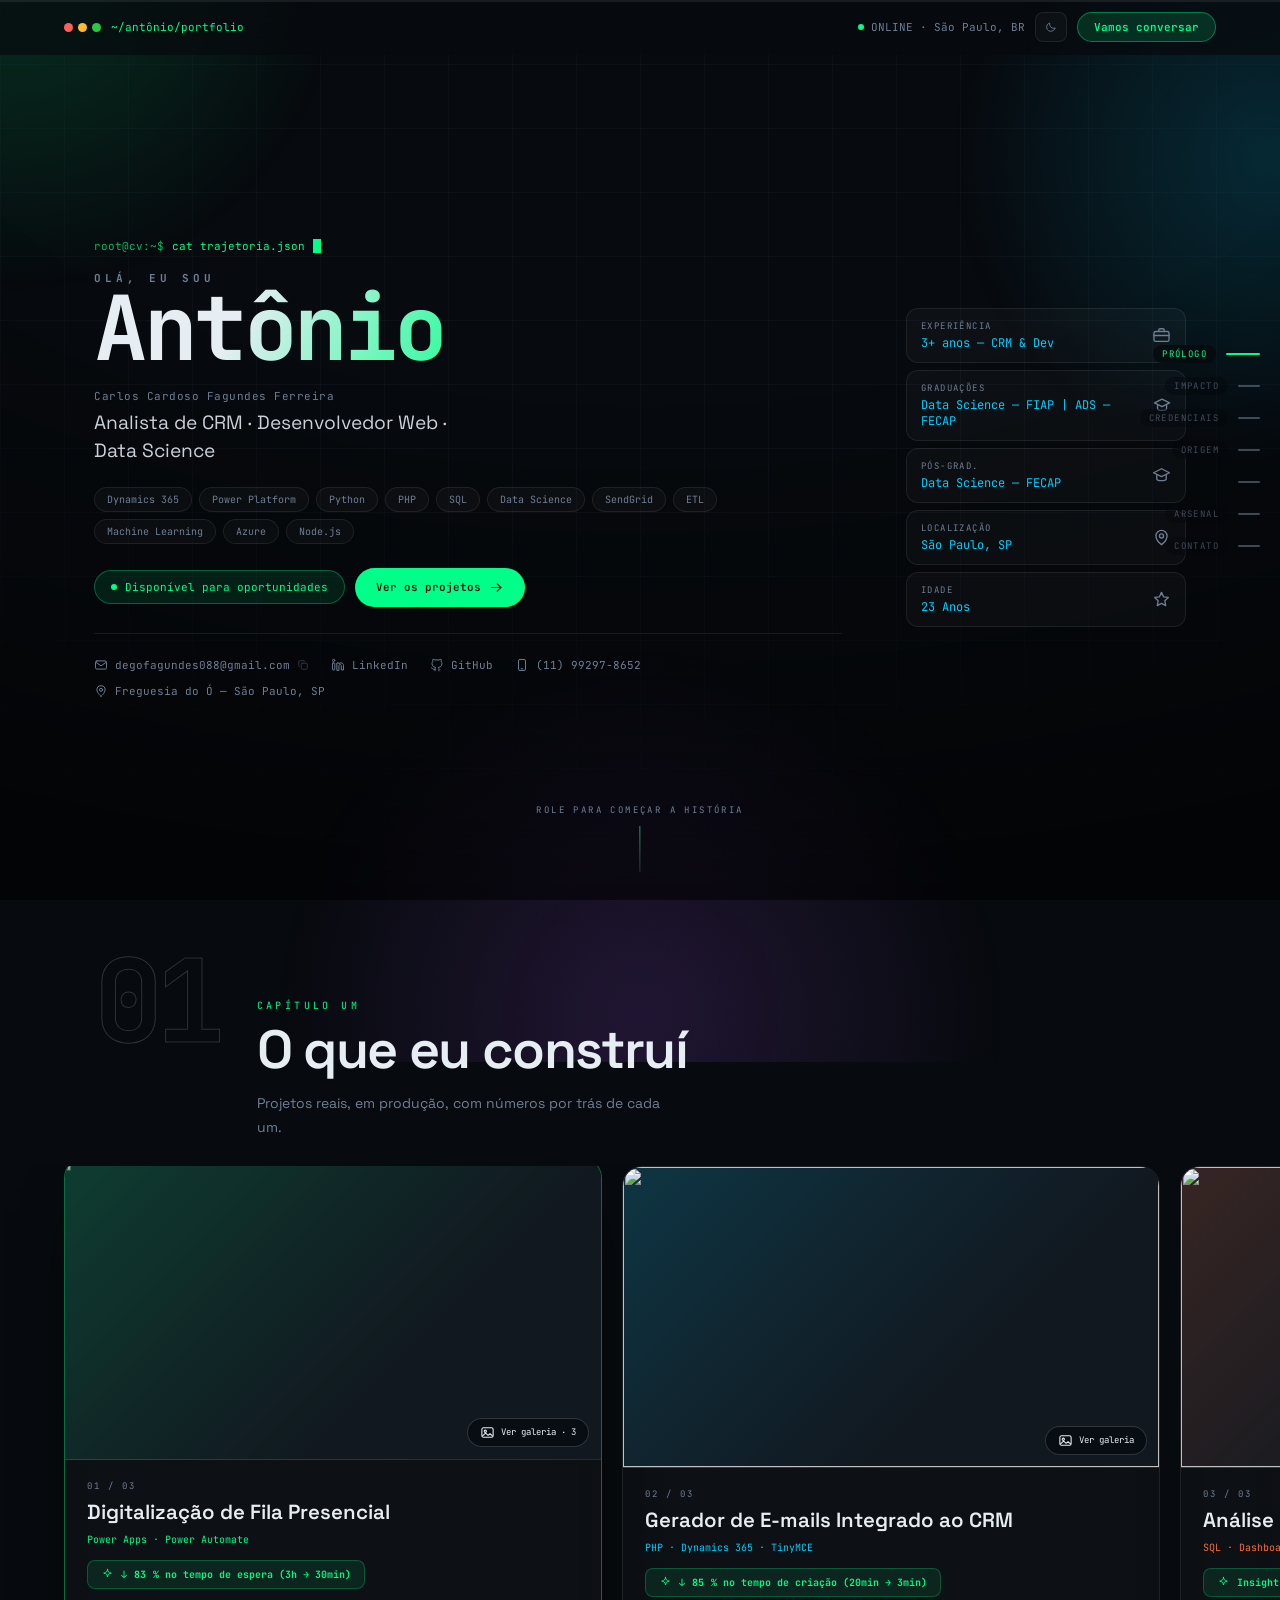
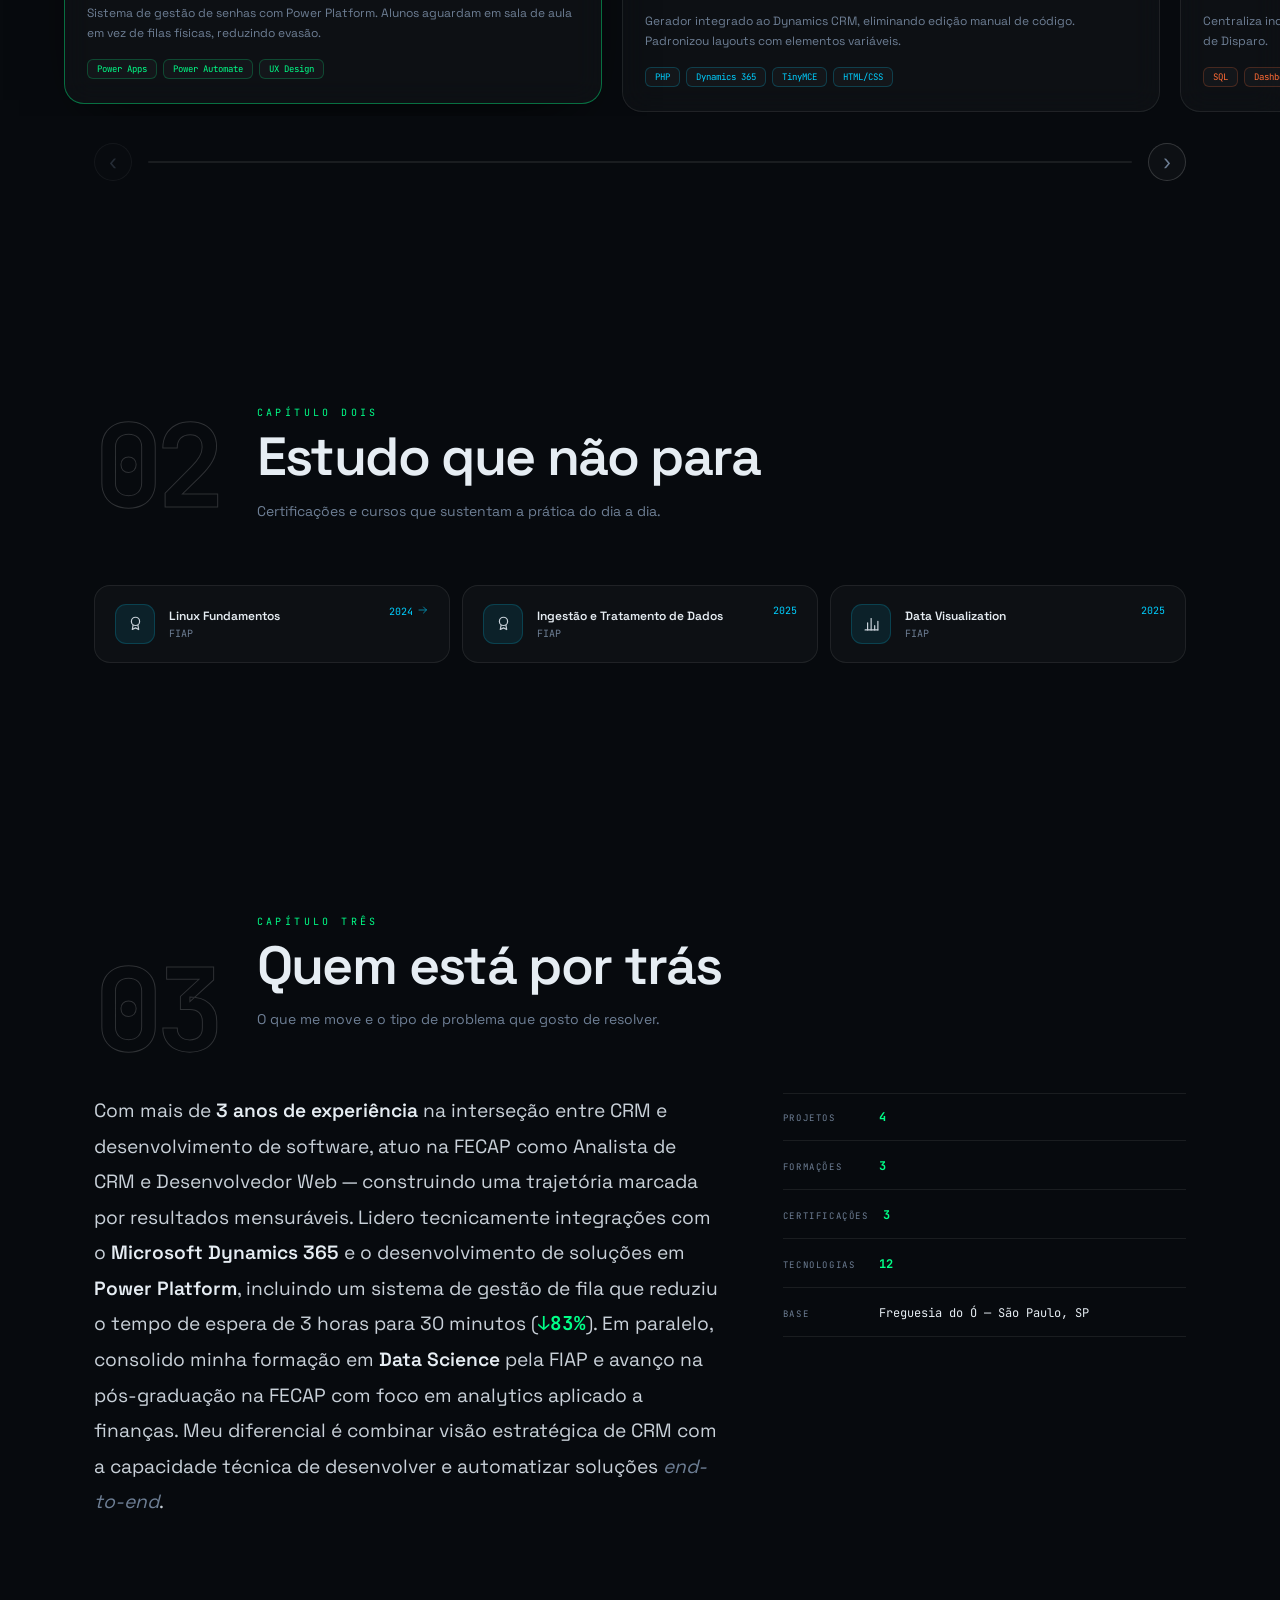
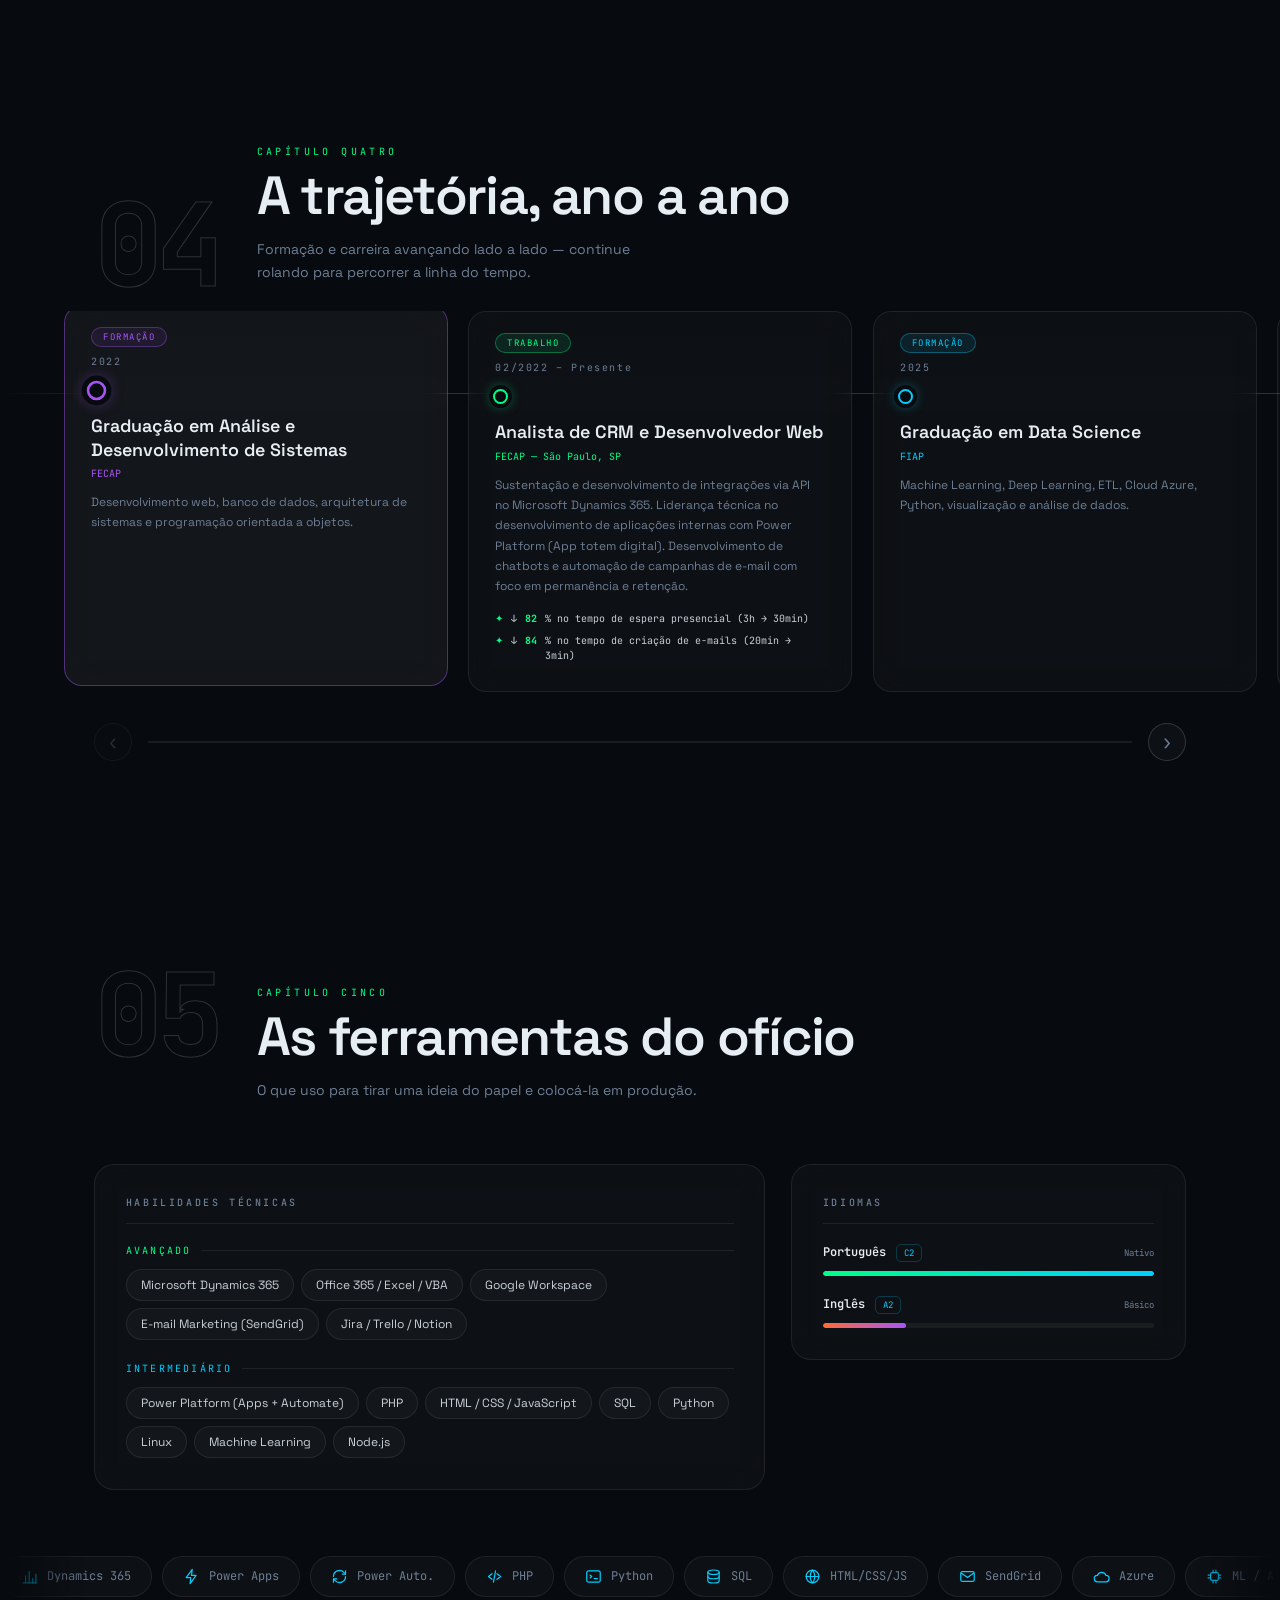
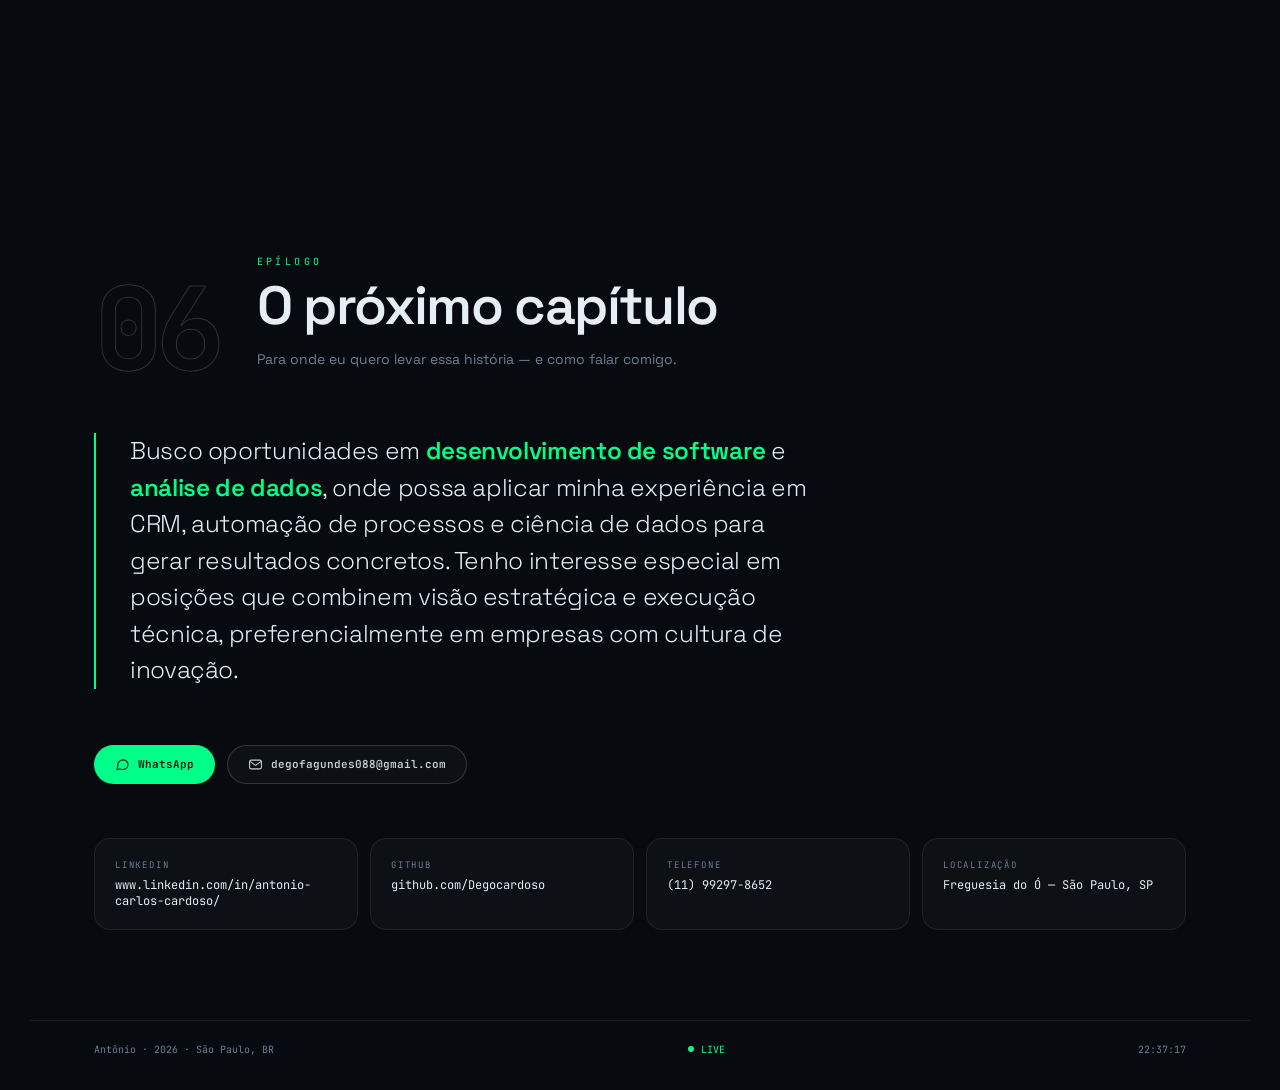
==== commit 7e4efcea: "Remove os comentários HTML do index.html Limpa o código-fonte servido ao visitante: 14 comentários d" ====
--- a/index.html
+++ b/index.html
@@ -23,19 +23,16 @@
 
 <a class="skip-link" href="#story">Ir direto para o conteúdo</a>
 
-<!-- ═══ CAMADAS DE FUNDO (parallax) ═══ -->
 <div class="fx" aria-hidden="true">
   <div class="fx-aurora" id="fxAurora"></div>
   <div class="fx-grid"></div>
   <div class="fx-vignette"></div>
 </div>
 
-<!-- ═══ PROGRESSO DE LEITURA ═══ -->
 <div class="progress" aria-hidden="true"><span class="progress-fill" id="pb"></span></div>
 
 <div class="copy-toast" id="copyToast" role="status" aria-live="polite">✓ E-mail copiado</div>
 
-<!-- ═══ ABERTURA ═══ -->
 <div id="loading" role="status" aria-live="polite">
   <div class="ld-content">
     <div class="ld-name">Antônio</div>
@@ -45,7 +42,6 @@
   </div>
 </div>
 
-<!-- ═══ HUD FIXO ═══ -->
 <header class="hud">
   <a class="hud-brand" href="#ch-hero">
     <span class="dots"><i class="dot dr"></i><i class="dot dy"></i><i class="dot dg"></i></span>
@@ -59,12 +55,10 @@
   </div>
 </header>
 
-<!-- ═══ NAVEGAÇÃO POR CAPÍTULOS ═══ -->
 <nav class="chapnav" id="chapNav" aria-label="Capítulos"></nav>
 
 <main id="story">
 
-  <!-- ─────────── PRÓLOGO ─────────── -->
   <section class="chap chap-hero" id="ch-hero" data-nav="Prólogo" aria-labelledby="hHeadline">
     <div class="hero-grid">
       <div class="hero-main">
@@ -90,7 +84,6 @@
     </a>
   </section>
 
-  <!-- ─────────── CAPÍTULO 03 · IMPACTO (trilho horizontal) ─────────── -->
   <section class="chap chap-rail" id="ch-work" data-key="work" data-nav="Impacto" aria-labelledby="ttl-work">
     <div class="rail-shell">
       <div class="rail-stage">
@@ -114,7 +107,6 @@
     </div>
   </section>
 
-  <!-- ─────────── CAPÍTULO 05 · CREDENCIAIS ─────────── -->
   <section class="chap" id="ch-proof" data-key="proof" data-nav="Credenciais" aria-labelledby="ttl-proof">
     <div class="wrap">
       <header class="chap-head" data-reveal>
@@ -129,7 +121,6 @@
     </div>
   </section>
 
-  <!-- ─────────── CAPÍTULO 01 · ORIGEM ─────────── -->
   <section class="chap" id="ch-about" data-key="about" data-nav="Origem" aria-labelledby="ttl-about">
     <div class="wrap">
       <header class="chap-head" data-reveal>
@@ -149,7 +140,6 @@
     </div>
   </section>
 
-  <!-- ─────────── CAPÍTULO 02 · TRAJETÓRIA (trilho horizontal) ─────────── -->
   <section class="chap chap-rail" id="ch-journey" data-key="journey" data-nav="Trajetória" aria-labelledby="ttl-journey">
     <div class="rail-shell">
       <div class="rail-stage">
@@ -173,7 +163,6 @@
     </div>
   </section>
 
-  <!-- ─────────── CAPÍTULO 04 · ARSENAL ─────────── -->
   <section class="chap" id="ch-craft" data-key="craft" data-nav="Arsenal" aria-labelledby="ttl-craft">
     <div class="wrap">
       <header class="chap-head" data-reveal>
@@ -200,7 +189,6 @@
     </div>
   </section>
 
-  <!-- ─────────── EPÍLOGO · DESTINO + CONTATO ─────────── -->
   <section class="chap chap-end" id="ch-contact" data-key="contact" data-nav="Contato" aria-labelledby="ttl-contact">
     <div class="wrap">
       <header class="chap-head" data-reveal>
@@ -227,7 +215,6 @@
   <span id="clk"></span>
 </footer>
 
-<!-- ═══ PORTFÓLIO COMPLETO ═══ -->
 <div class="overlay" id="po" role="dialog" aria-modal="true" aria-labelledby="poTitle" hidden>
   <div class="po-top">
     <h2 class="po-title" id="poTitle">◈ <span data-ui="allProjects">Portfólio completo</span> <span class="po-count" id="poCount"></span></h2>
@@ -236,7 +223,6 @@
   <div class="po-body"><div class="po-grid" id="poGrid"></div></div>
 </div>
 
-<!-- ═══ LIGHTBOX ═══ -->
 <div class="lightbox" id="lb" role="dialog" aria-modal="true" aria-label="Galeria de imagens" hidden>
   <div class="lb-inner">
     <button class="lb-x" type="button" id="lbClose" aria-label="Fechar galeria">✕</button>
@@ -247,7 +233,6 @@
   </div>
 </div>
 
-
 <script type="module">
 import { init } from './js/controller/index-controller.js';
 init();
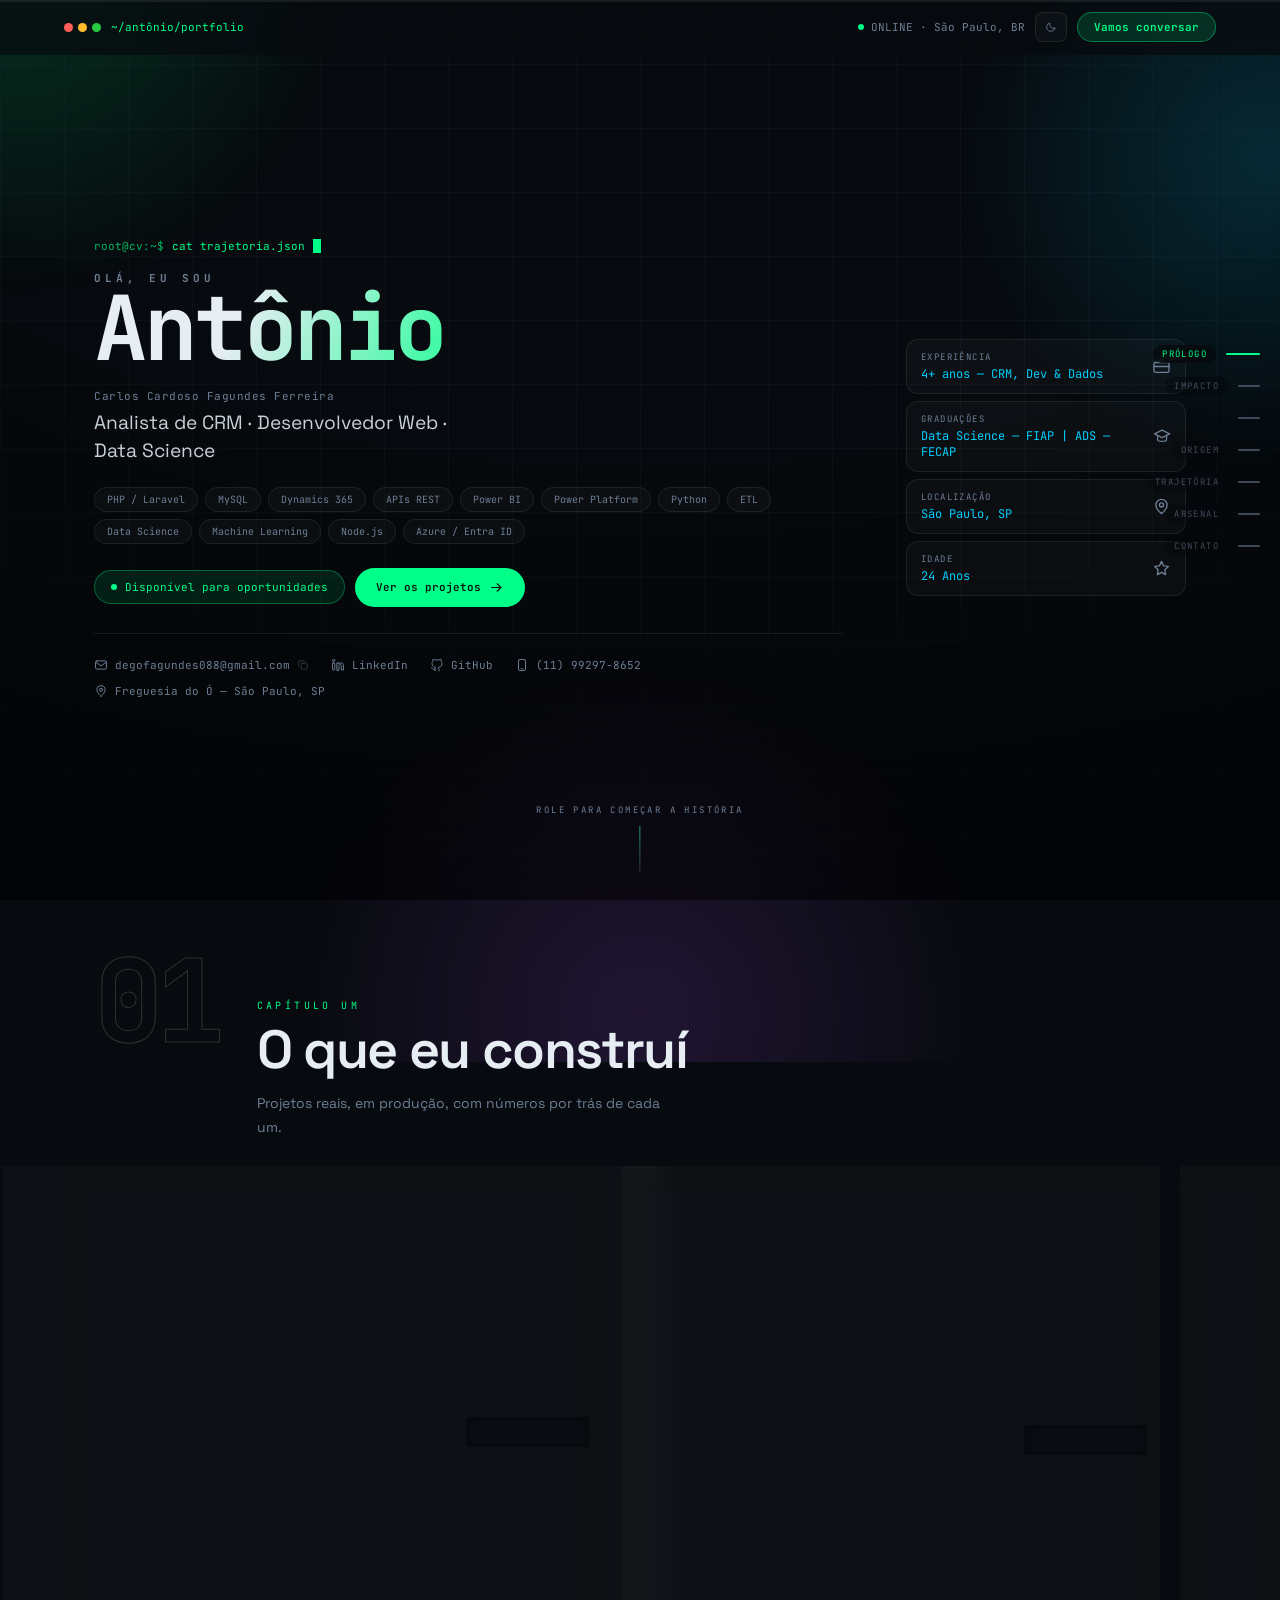
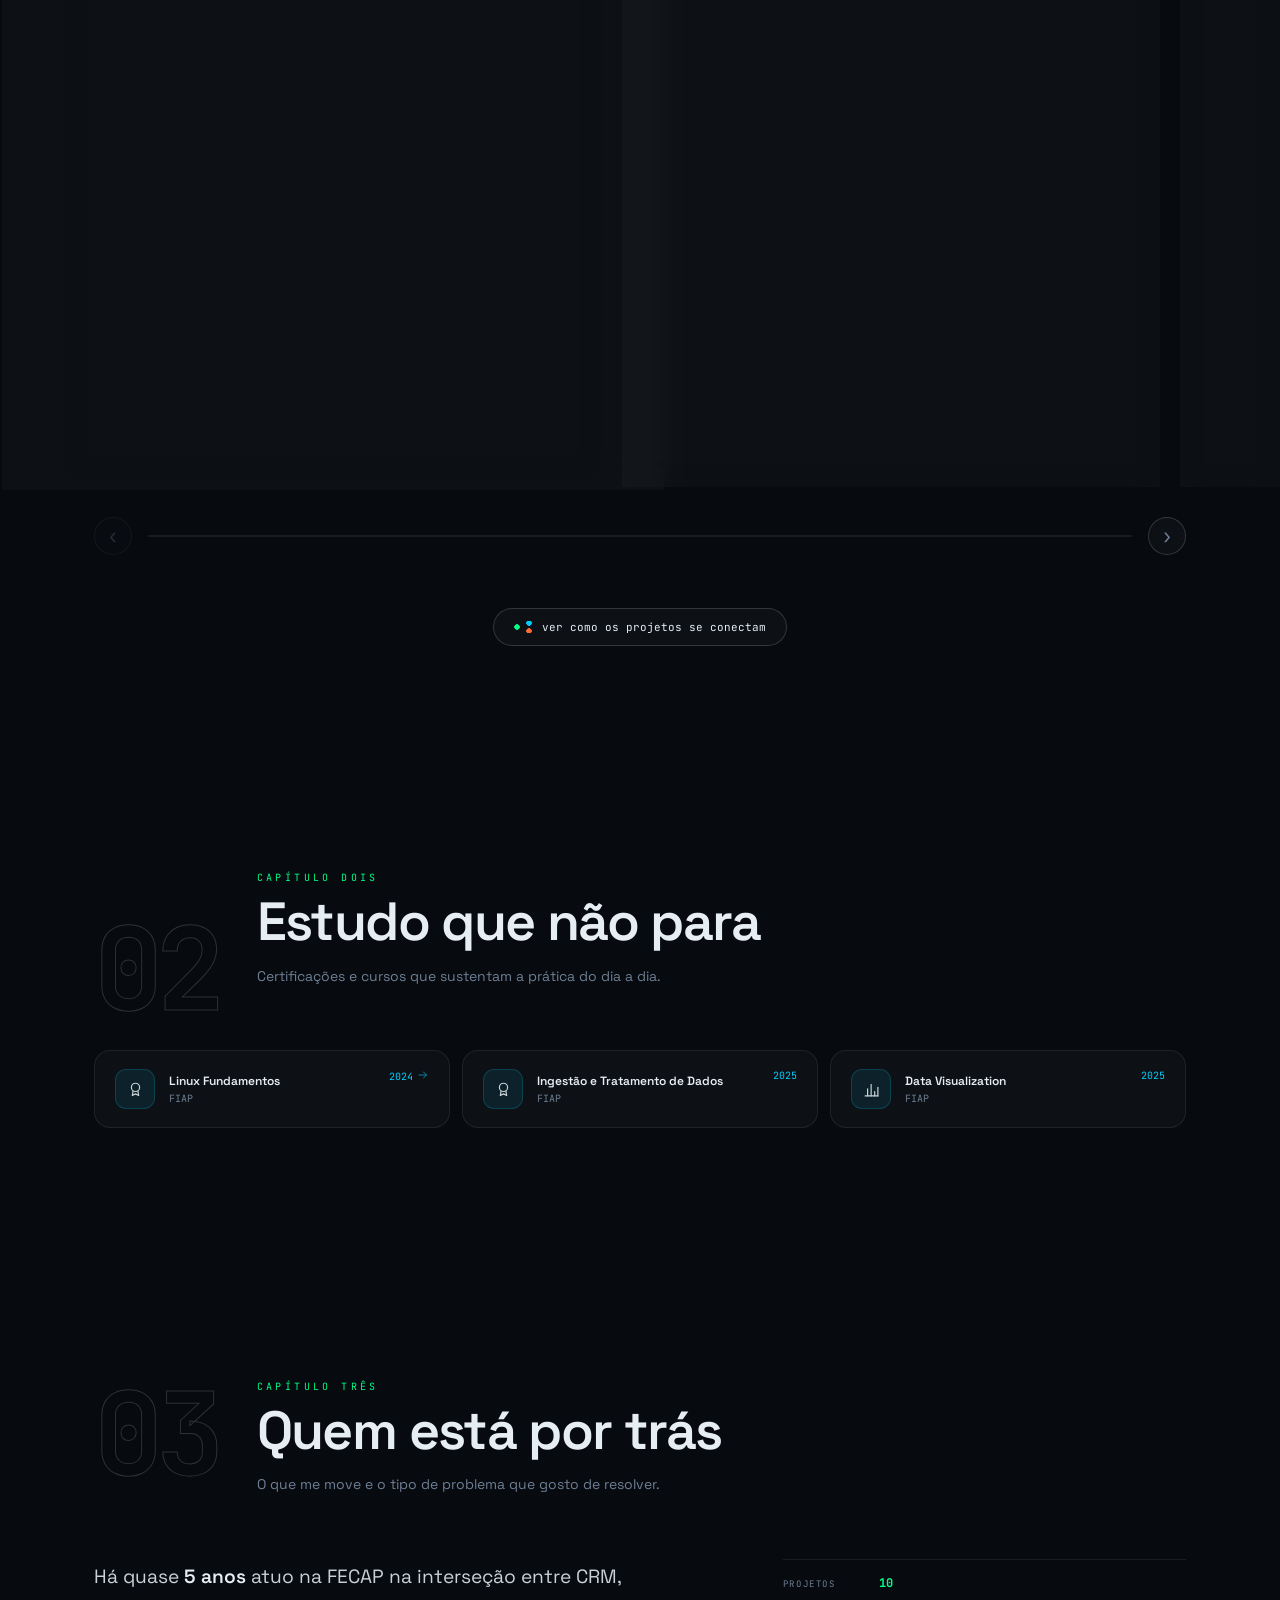
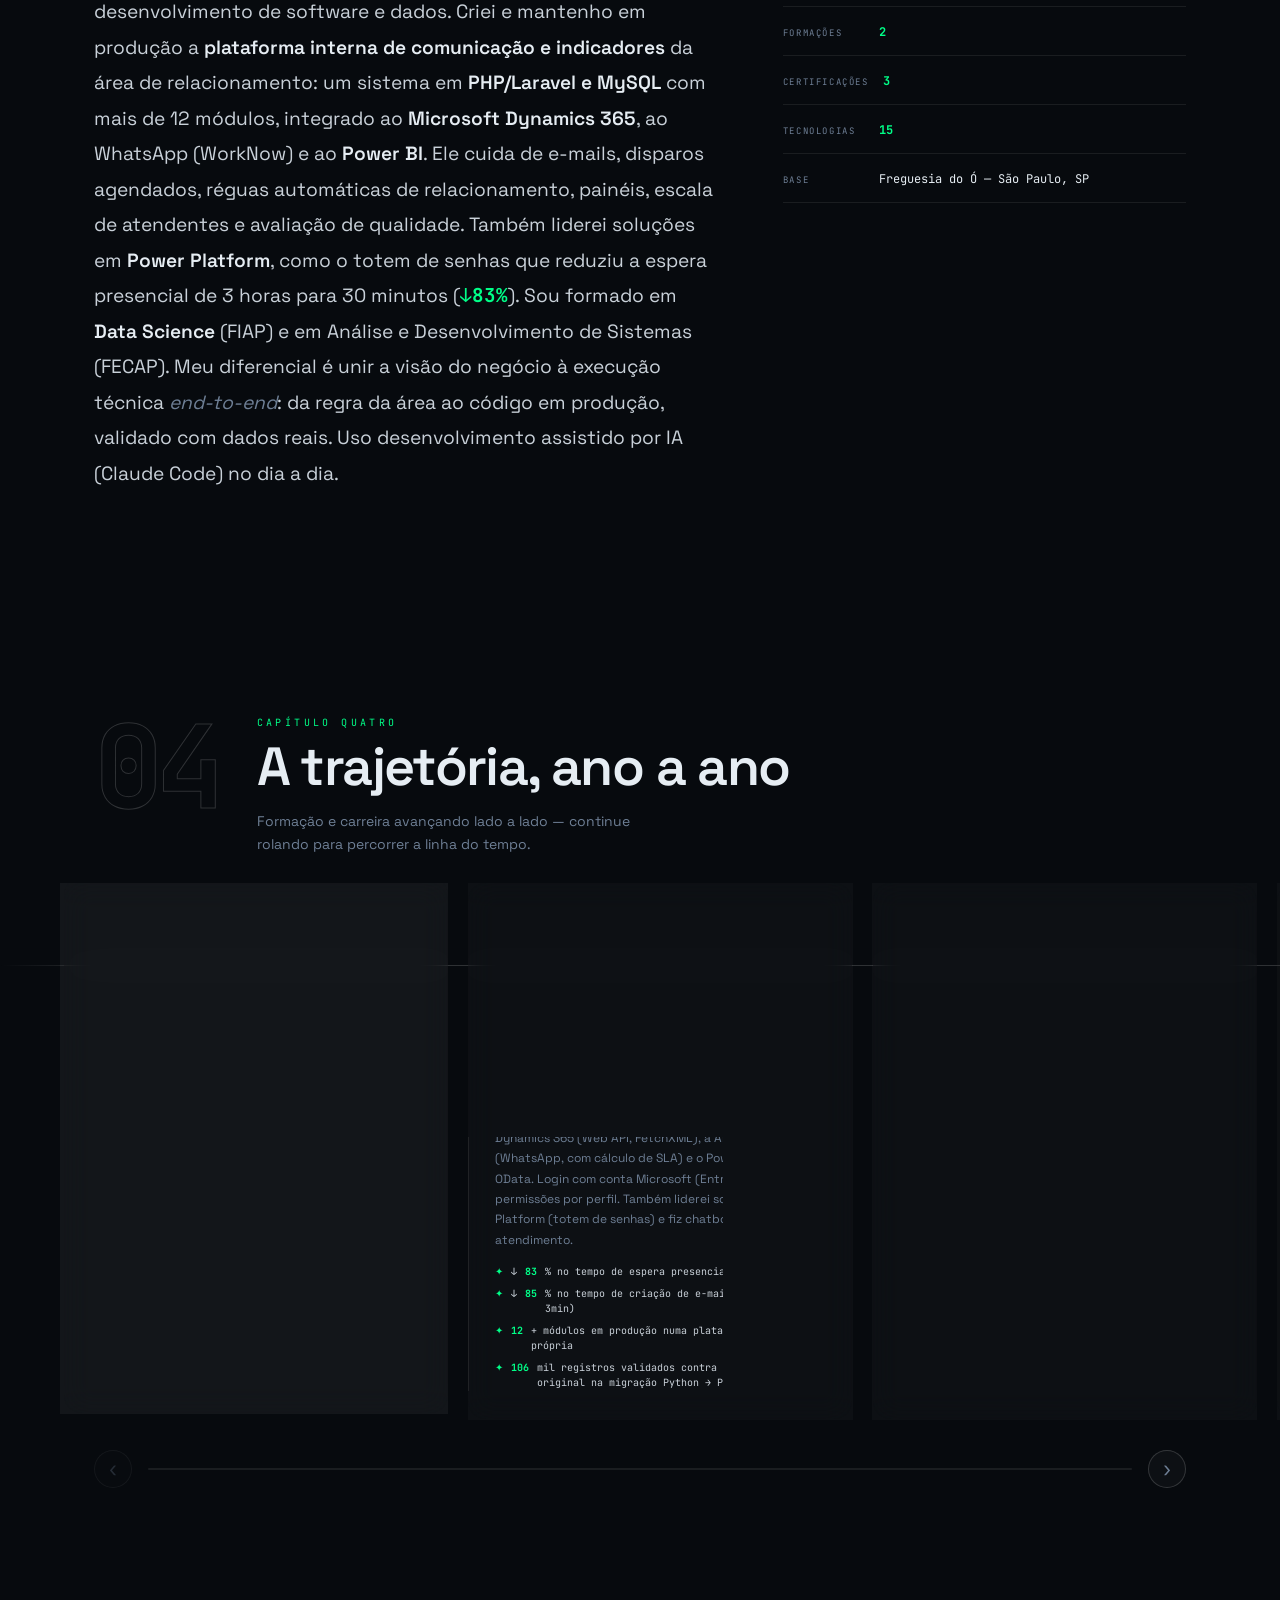
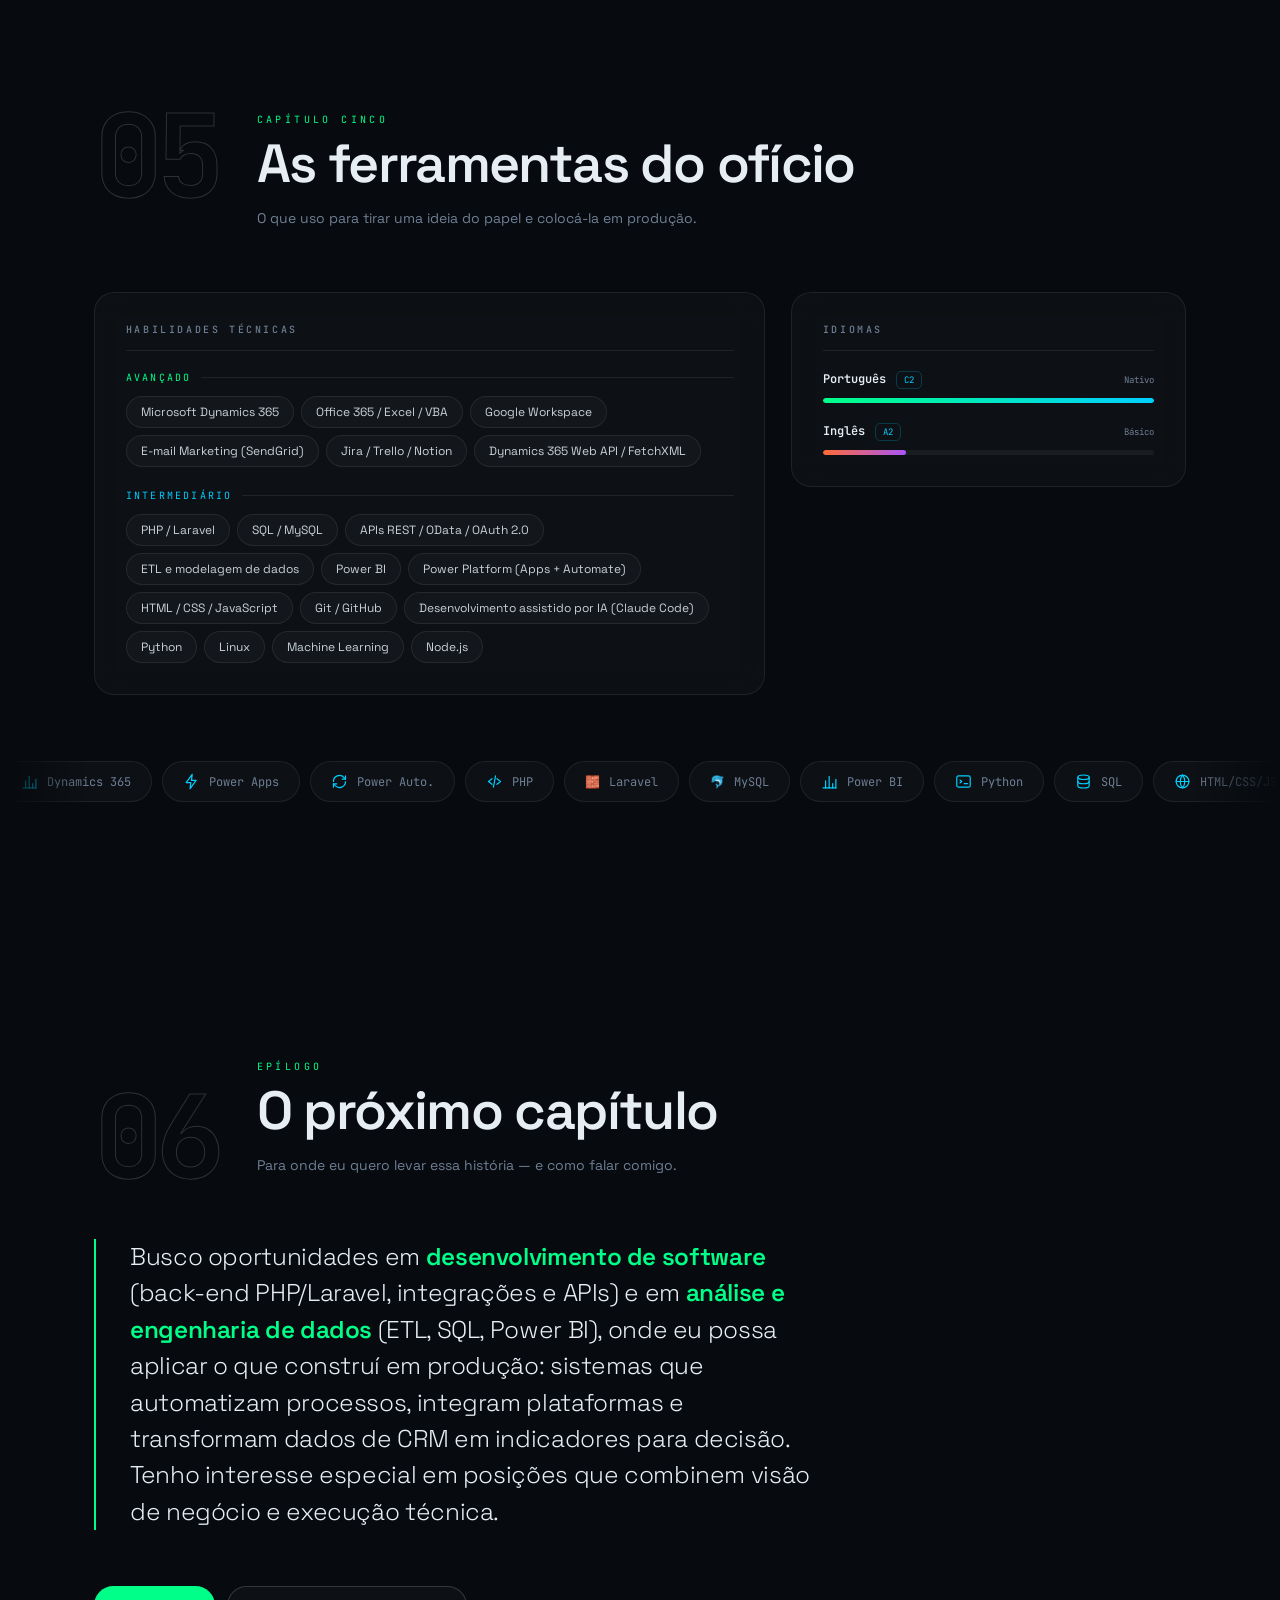
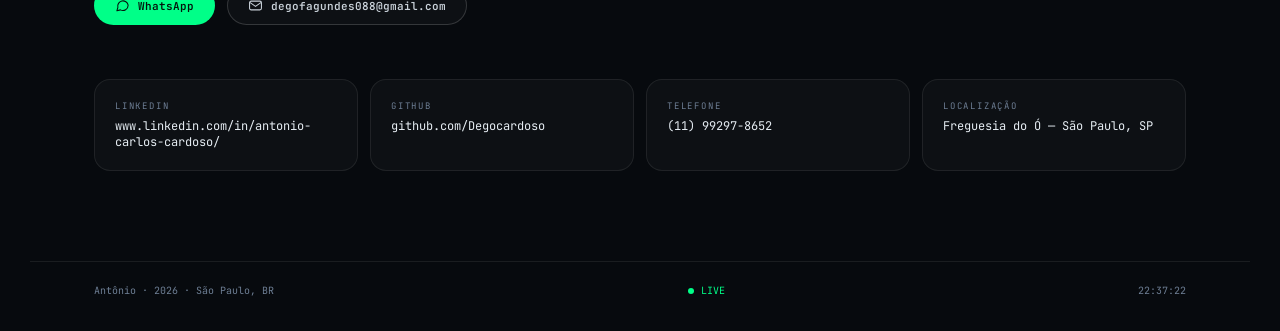
==== commit 3599a726: "Historia "ver como foi construido" e ligacoes entre projetos, tudo pelo admin Site: - Botao "ver com" ====
--- a/index.html
+++ b/index.html
@@ -23,16 +23,19 @@
 
 <a class="skip-link" href="#story">Ir direto para o conteúdo</a>
 
+<!-- ═══ CAMADAS DE FUNDO (parallax) ═══ -->
 <div class="fx" aria-hidden="true">
   <div class="fx-aurora" id="fxAurora"></div>
   <div class="fx-grid"></div>
   <div class="fx-vignette"></div>
 </div>
 
+<!-- ═══ PROGRESSO DE LEITURA ═══ -->
 <div class="progress" aria-hidden="true"><span class="progress-fill" id="pb"></span></div>
 
 <div class="copy-toast" id="copyToast" role="status" aria-live="polite">✓ E-mail copiado</div>
 
+<!-- ═══ ABERTURA ═══ -->
 <div id="loading" role="status" aria-live="polite">
   <div class="ld-content">
     <div class="ld-name">Antônio</div>
@@ -42,6 +45,7 @@
   </div>
 </div>
 
+<!-- ═══ HUD FIXO ═══ -->
 <header class="hud">
   <a class="hud-brand" href="#ch-hero">
     <span class="dots"><i class="dot dr"></i><i class="dot dy"></i><i class="dot dg"></i></span>
@@ -55,10 +59,12 @@
   </div>
 </header>
 
+<!-- ═══ NAVEGAÇÃO POR CAPÍTULOS ═══ -->
 <nav class="chapnav" id="chapNav" aria-label="Capítulos"></nav>
 
 <main id="story">
 
+  <!-- ─────────── PRÓLOGO ─────────── -->
   <section class="chap chap-hero" id="ch-hero" data-nav="Prólogo" aria-labelledby="hHeadline">
     <div class="hero-grid">
       <div class="hero-main">
@@ -84,6 +90,8 @@
     </a>
   </section>
 
+
+  <!-- ─────────── CAPÍTULO 03 · IMPACTO (trilho horizontal) ─────────── -->
   <section class="chap chap-rail" id="ch-work" data-key="work" data-nav="Impacto" aria-labelledby="ttl-work">
     <div class="rail-shell">
       <div class="rail-stage">
@@ -103,10 +111,12 @@
           <div class="rail-bar"><span></span></div>
           <button class="rail-btn" type="button" data-rail-next aria-label="Próximo projeto">›</button>
         </div>
-      </div>
-    </div>
-  </section>
-
+        <div class="map-cta"><button type="button" class="map-open" id="openMap" data-map=""><span class="map-open-ico" aria-hidden="true"></span>ver como os projetos se conectam</button></div>
+      </div>
+    </div>
+  </section>
+
+  <!-- ─────────── CAPÍTULO 05 · CREDENCIAIS ─────────── -->
   <section class="chap" id="ch-proof" data-key="proof" data-nav="Credenciais" aria-labelledby="ttl-proof">
     <div class="wrap">
       <header class="chap-head" data-reveal>
@@ -121,6 +131,7 @@
     </div>
   </section>
 
+  <!-- ─────────── CAPÍTULO 01 · ORIGEM ─────────── -->
   <section class="chap" id="ch-about" data-key="about" data-nav="Origem" aria-labelledby="ttl-about">
     <div class="wrap">
       <header class="chap-head" data-reveal>
@@ -140,6 +151,7 @@
     </div>
   </section>
 
+  <!-- ─────────── CAPÍTULO 02 · TRAJETÓRIA (trilho horizontal) ─────────── -->
   <section class="chap chap-rail" id="ch-journey" data-key="journey" data-nav="Trajetória" aria-labelledby="ttl-journey">
     <div class="rail-shell">
       <div class="rail-stage">
@@ -163,6 +175,7 @@
     </div>
   </section>
 
+  <!-- ─────────── CAPÍTULO 04 · ARSENAL ─────────── -->
   <section class="chap" id="ch-craft" data-key="craft" data-nav="Arsenal" aria-labelledby="ttl-craft">
     <div class="wrap">
       <header class="chap-head" data-reveal>
@@ -189,6 +202,7 @@
     </div>
   </section>
 
+  <!-- ─────────── EPÍLOGO · DESTINO + CONTATO ─────────── -->
   <section class="chap chap-end" id="ch-contact" data-key="contact" data-nav="Contato" aria-labelledby="ttl-contact">
     <div class="wrap">
       <header class="chap-head" data-reveal>
@@ -215,6 +229,7 @@
   <span id="clk"></span>
 </footer>
 
+<!-- ═══ PORTFÓLIO COMPLETO ═══ -->
 <div class="overlay" id="po" role="dialog" aria-modal="true" aria-labelledby="poTitle" hidden>
   <div class="po-top">
     <h2 class="po-title" id="poTitle">◈ <span data-ui="allProjects">Portfólio completo</span> <span class="po-count" id="poCount"></span></h2>
@@ -223,6 +238,57 @@
   <div class="po-body"><div class="po-grid" id="poGrid"></div></div>
 </div>
 
+
+
+<!-- ═══ MAPA DE CONEXÕES ENTRE PROJETOS ═══ -->
+<div class="overlay map-ov" id="mapOv" role="dialog" aria-modal="true" aria-labelledby="mapTitle" hidden>
+  <div class="po-top">
+    <h2 class="po-title" id="mapTitle">◈ Como os projetos se conectam <span class="po-count">clique num projeto</span></h2>
+    <button class="ghost-btn" type="button" id="mapClose">✕ <span>Fechar</span></button>
+  </div>
+  <div class="map-body">
+    <svg class="map-svg" id="mapSvg" viewBox="0 0 760 560" role="img" aria-label="Projetos e as ligações entre eles"></svg>
+    <aside class="map-detail" id="mapDetail" aria-live="polite"></aside>
+  </div>
+</div>
+
+<!-- ═══ HISTÓRIA DE UM PROJETO ═══ -->
+<div class="overlay case-ov" id="caseOv" role="dialog" aria-modal="true" aria-labelledby="caseTitle" hidden>
+  <div class="po-top">
+    <h2 class="po-title" id="caseTitle">◈ <span id="caseName"></span> <span class="po-count" id="caseSub"></span></h2>
+    <button class="ghost-btn" type="button" id="caseClose">✕ <span>Fechar</span></button>
+  </div>
+  <div class="case-body">
+    <header class="case-head">
+      <p class="case-lead" id="caseLead"></p>
+    </header>
+      <div class="build">
+        <div class="build-steps" id="buildSteps"></div>
+        <aside class="build-stage" aria-label="Diagrama do sistema">
+          <div class="build-map">
+            <div class="build-bar">
+              <span class="build-label" id="buildLabel">o sistema até aqui</span>
+              <div class="build-nav">
+                <button class="rail-btn" type="button" id="buildPrev" aria-label="Capítulo anterior da construção">‹</button>
+                <span class="build-count" id="buildCount" aria-live="polite">1 / 8</span>
+                <button class="rail-btn" type="button" id="buildNext" aria-label="Próximo capítulo da construção">›</button>
+              </div>
+            </div>
+            <svg class="build-svg" id="buildSvg" viewBox="0 0 640 590" role="img" aria-label="Blocos do sistema, que aparecem a cada etapa"></svg>
+            <div class="build-legend">
+              <span><i style="--k:var(--neon2)"></i>CRM</span>
+              <span><i style="--k:var(--neon4)"></i>Atendimento</span>
+              <span><i style="--k:var(--neon3)"></i>Automação</span>
+              <span><i style="--k:var(--neon)"></i>Dados</span>
+            </div>
+          </div>
+          <p class="build-hint">clique num bloco para ir à etapa em que ele nasceu</p>
+        </aside>
+      </div>
+  </div>
+</div>
+
+<!-- ═══ LIGHTBOX ═══ -->
 <div class="lightbox" id="lb" role="dialog" aria-modal="true" aria-label="Galeria de imagens" hidden>
   <div class="lb-inner">
     <button class="lb-x" type="button" id="lbClose" aria-label="Fechar galeria">✕</button>
@@ -233,6 +299,7 @@
   </div>
 </div>
 
+
 <script type="module">
 import { init } from './js/controller/index-controller.js';
 init();
--- a/css/index.css
+++ b/css/index.css
@@ -869,3 +869,163 @@
   .marquee-track { animation: none; flex-wrap: wrap; width: 100%; }
   .scroll-cue { display: none; }
 }
+
+
+/* ═══ HISTÓRIA DE UM PROJETO — "ver como foi construído" ═══ */
+.build { display: grid; grid-template-columns: minmax(0, 5fr) minmax(0, 7fr); gap: clamp(24px, 4vw, 56px); }
+.build-steps { padding: 6vh 0 24vh; }
+.bstep { --c: var(--neon); min-height: 74vh; display: flex; align-items: center; }
+.bcard {
+  width: 100%; padding: 26px 26px 22px; border-radius: 20px;
+  background: var(--surface); border: 1px solid var(--stroke);
+  backdrop-filter: blur(var(--blur)); -webkit-backdrop-filter: blur(var(--blur));
+  opacity: .38; transform: scale(.98);
+  transition: opacity .5s var(--ease), transform .6s var(--ease), border-color .5s var(--ease), box-shadow .6s var(--ease);
+}
+.bstep.is-active .bcard { opacity: 1; transform: none; border-color: color-mix(in srgb, var(--c) 40%, transparent); box-shadow: var(--shadow-lg), 0 0 0 1px color-mix(in srgb, var(--c) 10%, transparent); }
+.bcap { display: flex; align-items: center; gap: 9px; font-family: var(--mono); font-size: var(--fs-small); color: var(--c); letter-spacing: .4px; }
+.bcap i { width: 8px; height: 8px; border-radius: 50%; background: var(--c); box-shadow: 0 0 10px var(--c); }
+.btitle { margin-top: 10px; font-size: clamp(22px, 2.3vw, 30px); line-height: 1.15; letter-spacing: -.02em; color: var(--tb); font-weight: 700; }
+.btext { margin-top: 12px; font-size: 15.5px; line-height: 1.75; color: var(--t); }
+.bdiff { margin-top: 18px; display: grid; grid-template-columns: 1fr 1fr; border: 1px solid var(--stroke); border-radius: 14px; overflow: hidden; font-family: var(--mono); }
+.bdiff > div { padding: 12px 16px; }
+.bdiff > div + div { border-left: 1px solid var(--stroke); background: color-mix(in srgb, var(--neon) 7%, transparent); }
+.bdiff small { display: block; font-size: var(--fs-tiny); color: var(--td); letter-spacing: .3px; }
+.bdiff b { display: block; margin-top: 2px; font-size: 26px; font-weight: 700; letter-spacing: -.02em; }
+.bdiff > div:first-child b { color: var(--td); text-decoration: line-through; text-decoration-color: color-mix(in srgb, var(--neon3) 70%, transparent); }
+.bdiff > div + div b { color: var(--neon); text-shadow: 0 0 18px var(--halo-g); }
+.bcode { margin-top: 16px; padding: 14px 16px; border-radius: 12px; background: var(--bg2); border: 1px solid var(--stroke); font-family: var(--mono); font-size: 12.5px; line-height: 1.7; color: var(--t); overflow-x: auto; }
+.bc-c { color: var(--td); } .bc-s { color: var(--neon3); } .bc-f { color: var(--neon2); }
+.bactions { display: flex; flex-wrap: wrap; gap: 10px; margin-top: 18px; }
+.bactions:empty { display: none; }
+.bver {
+  display: inline-flex; align-items: center; gap: 8px; padding: 9px 16px; border-radius: 999px;
+  font-family: var(--mono); font-size: var(--fs-label); color: var(--tb); text-decoration: none;
+  background: var(--surface-2); border: 1px solid var(--stroke-2); cursor: pointer;
+  transition: border-color .25s, color .25s, transform .3s var(--ease);
+}
+.bver:hover { border-color: var(--c); color: var(--c); transform: translateY(-2px); }
+.bver.bfim { background: var(--neon); color: var(--bg); border-color: var(--neon); font-weight: 700; }
+.bver.bfim:hover { color: var(--bg); box-shadow: 0 0 22px var(--halo-g); }
+
+.build-stage { position: sticky; top: 84px; height: calc(100vh - 110px); display: flex; flex-direction: column; justify-content: center; }
+.build-map { padding: 16px 18px 12px; border-radius: 22px; background: var(--surface); border: 1px solid var(--stroke); backdrop-filter: blur(var(--blur)); -webkit-backdrop-filter: blur(var(--blur)); box-shadow: var(--shadow-lg); }
+.build-bar { display: flex; justify-content: space-between; align-items: center; gap: 12px; padding: 0 2px 6px; }
+.build-label { font-family: var(--mono); font-size: var(--fs-label); color: var(--td); }
+.build-label::before { content: ''; display: inline-block; width: 7px; height: 7px; border-radius: 50%; background: var(--neon); box-shadow: 0 0 8px var(--neon); margin-right: 8px; vertical-align: 1px; }
+.build-nav { display: flex; align-items: center; gap: 8px; }
+.build-nav .rail-btn:disabled { opacity: .3; pointer-events: none; }
+.build-count { font-family: var(--mono); font-size: var(--fs-label); color: var(--tb); min-width: 46px; text-align: center; }
+.build-svg { width: 100%; height: auto; display: block; overflow: visible; }
+.bnode { cursor: pointer; transition: opacity .5s var(--ease); }
+.bnode.off { opacity: 0; pointer-events: none; }
+.bn-box { fill: var(--bg3); stroke: var(--stroke-2); stroke-width: 1.2; transition: stroke .4s, fill .4s; }
+.bn-pin { fill: var(--c); }
+.bn-t { font: 600 14px var(--sans); fill: var(--tb); }
+.bn-s { font: 400 10px var(--mono); fill: var(--td); }
+.bnode:hover .bn-box, .bnode:focus-visible .bn-box { stroke: var(--c); }
+.bnode:focus-visible { outline: none; }
+.bnode.new .bn-box { stroke: var(--c); stroke-width: 1.8; fill: color-mix(in srgb, var(--c) 12%, var(--bg3)); filter: drop-shadow(0 0 10px color-mix(in srgb, var(--c) 45%, transparent)); }
+html.anim .bnode.new { animation: bnSurge .7s var(--ease) both; transform-box: fill-box; transform-origin: center; }
+@keyframes bnSurge { from { opacity: 0; transform: scale(.8); } to { opacity: 1; transform: none; } }
+.bedge { fill: none; stroke: var(--stroke-2); stroke-width: 1.4; transition: opacity .5s var(--ease); }
+.bedge.off { opacity: 0; }
+.bedge.new { stroke: var(--neon2); stroke-dasharray: 5 6; filter: drop-shadow(0 0 4px var(--halo-c)); }
+html.anim .bedge.new { animation: beFlow 1s linear infinite; }
+@keyframes beFlow { to { stroke-dashoffset: -22; } }
+.bseal { font: 600 11px var(--mono); fill: var(--neon); opacity: 0; transition: opacity .5s; }
+.bseal.on { opacity: 1; }
+.build-legend { display: flex; flex-wrap: wrap; gap: 6px 16px; margin-top: 6px; padding: 10px 2px 0; border-top: 1px solid var(--stroke); font-family: var(--mono); font-size: var(--fs-small); color: var(--td); }
+.build-legend span { display: inline-flex; align-items: center; gap: 7px; }
+.build-legend i { width: 8px; height: 8px; border-radius: 50%; background: var(--k); box-shadow: 0 0 8px var(--k); }
+.build-hint { margin-top: 10px; text-align: center; font-family: var(--mono); font-size: var(--fs-small); color: var(--td); }
+
+@media (max-width: 900px) {
+  .build { grid-template-columns: minmax(0, 1fr); }
+  .build-stage { order: -1; top: 58px; height: auto; z-index: 5; padding: 8px 0; background: linear-gradient(var(--bg) 85%, transparent); }
+  .build-map { padding: 8px 10px; }
+  .build-legend, .build-hint { display: none; }
+  .build-svg { max-height: 30vh; }
+  .build-steps { padding: 2vh 0 10vh; }
+  .bstep { min-height: 70vh; scroll-margin-top: 46vh; }
+}
+@media (max-width: 900px) { .build-svg { max-height: 36vh; } }
+
+/* ═══ HISTÓRIA DE UM PROJETO (sobreposição) ═══ */
+.case-body { max-width: var(--maxw); margin: 0 auto; padding: clamp(20px, 3vw, 36px) var(--gutter) 40px; }
+.case-lead { font-size: var(--fs-lead); line-height: 1.7; color: var(--t); max-width: 60ch; }
+.case-ov .build-steps { padding: 4vh 0 30vh; }
+.case-ov .build-stage { top: 78px; height: calc(100vh - 96px); }
+.wcard-case {
+  align-self: flex-start; margin-top: 16px; padding: 9px 16px; border-radius: 999px; cursor: pointer;
+  font-family: var(--mono); font-size: var(--fs-label); color: var(--c);
+  background: color-mix(in srgb, var(--c) 8%, transparent); border: 1px solid color-mix(in srgb, var(--c) 35%, transparent);
+  transition: background .25s, transform .3s var(--ease), box-shadow .3s;
+}
+.wcard-case:hover { background: color-mix(in srgb, var(--c) 16%, transparent); transform: translateY(-2px); box-shadow: 0 0 18px color-mix(in srgb, var(--c) 25%, transparent); }
+@media (max-width: 900px) {
+  .case-ov .build-stage { top: 62px; height: auto; background: linear-gradient(color-mix(in srgb, var(--bg) 96%, transparent) 85%, transparent); }
+  .case-ov .build-steps { padding: 2vh 0 12vh; }
+}
+
+/* ═══ LIGAÇÕES ENTRE PROJETOS ═══ */
+.wlinks { margin-top: 18px; padding-top: 14px; border-top: 1px dashed var(--stroke-2); display: flex; flex-direction: column; gap: 8px; }
+.wlinks-h { font-family: var(--mono); font-size: var(--fs-tiny); color: var(--td); letter-spacing: .6px; }
+.wlink {
+  --k: var(--neon2);
+  display: grid; grid-template-columns: auto 1fr; gap: 2px 10px; align-items: baseline; text-align: left; cursor: pointer;
+  padding: 9px 12px; border-radius: 12px; background: var(--surface); border: 1px solid var(--stroke);
+  transition: border-color .25s, background .25s, transform .3s var(--ease);
+}
+.wlink::before { content: ''; grid-row: span 2; align-self: center; width: 7px; height: 7px; border-radius: 50%; background: var(--k); box-shadow: 0 0 8px var(--k); }
+.wlink-n { font-family: var(--mono); font-size: var(--fs-label); color: var(--tb); }
+.wlink-w { font-size: var(--fs-small); color: var(--td); line-height: 1.5; }
+.wlink:hover { border-color: color-mix(in srgb, var(--k) 45%, transparent); background: var(--surface-2); transform: translateX(3px); }
+.wlink-mais { display: block; font-family: var(--mono); font-size: var(--fs-small); color: var(--neon2); background: transparent; border-style: dashed; }
+.wlink-mais::before { display: none; }
+
+.map-cta { display: flex; justify-content: center; margin-top: 26px; }
+.map-cta[hidden], .map-open[hidden] { display: none; }
+.map-open {
+  display: inline-flex; align-items: center; gap: 10px; padding: 11px 20px; border-radius: 999px; cursor: pointer;
+  font-family: var(--mono); font-size: var(--fs-label); color: var(--tb);
+  background: var(--surface); border: 1px solid var(--stroke-2);
+  transition: border-color .25s, box-shadow .3s, transform .3s var(--ease);
+}
+.map-open:hover { border-color: var(--neon2); box-shadow: 0 0 22px var(--halo-c); transform: translateY(-2px); }
+.map-open-ico { width: 18px; height: 12px; background:
+  radial-gradient(circle at 3px 6px, var(--neon) 2.5px, transparent 3px),
+  radial-gradient(circle at 15px 2px, var(--neon2) 2.5px, transparent 3px),
+  radial-gradient(circle at 15px 10px, var(--neon3) 2.5px, transparent 3px); }
+
+.map-body { max-width: var(--maxw); margin: 0 auto; padding: clamp(18px, 3vw, 34px) var(--gutter) 48px; display: grid; grid-template-columns: minmax(0, 7fr) minmax(0, 4fr); gap: clamp(20px, 3vw, 40px); align-items: center; min-height: calc(100vh - 70px); }
+.map-svg { width: 100%; height: auto; display: block; overflow: visible; }
+.mlink { fill: none; stroke: var(--stroke-2); stroke-width: 1.3; transition: stroke .3s, opacity .3s; }
+.mlink.hub { stroke-dasharray: 2 5; }
+.mlink.on { stroke: color-mix(in srgb, var(--neon2) 70%, transparent); stroke-width: 1.7; }
+.mlink.foco { stroke: var(--neon2); stroke-width: 2.2; stroke-dasharray: 6 6; filter: drop-shadow(0 0 5px var(--halo-c)); }
+html.anim .mlink.foco, html.anim .mlink.on:not(.hub) { animation: beFlow 1.1s linear infinite; stroke-dasharray: 6 6; }
+.mnode { cursor: pointer; transition: opacity .3s; }
+.mnode.dim { opacity: .28; }
+.mn-box { fill: var(--bg3); stroke: var(--stroke-2); stroke-width: 1.2; transition: stroke .3s, fill .3s; }
+.mn-dot { fill: var(--c); filter: drop-shadow(0 0 4px var(--c)); }
+.mn-t { font: 600 13px var(--sans); fill: var(--tb); }
+.mnode.center .mn-box { stroke: color-mix(in srgb, var(--c) 50%, transparent); }
+.mnode:hover .mn-box, .mnode:focus-visible .mn-box { stroke: var(--c); }
+.mnode.sel .mn-box { stroke: var(--c); stroke-width: 1.8; fill: color-mix(in srgb, var(--c) 14%, var(--bg3)); filter: drop-shadow(0 0 10px color-mix(in srgb, var(--c) 45%, transparent)); }
+.mnode:focus-visible { outline: none; }
+.map-detail { --c: var(--neon); padding: 24px; border-radius: 20px; background: var(--surface); border: 1px solid color-mix(in srgb, var(--c) 30%, var(--stroke)); backdrop-filter: blur(var(--blur)); box-shadow: var(--shadow-lg); }
+.md-k { font-family: var(--mono); font-size: var(--fs-small); color: var(--c); }
+.md-t { margin-top: 8px; font-size: clamp(20px, 2vw, 26px); line-height: 1.2; color: var(--tb); letter-spacing: -.015em; }
+.md-r { margin-top: 10px; font-family: var(--mono); font-size: var(--fs-label); color: var(--neon); }
+.md-list { list-style: none; margin-top: 16px; display: flex; flex-direction: column; }
+.md-list li { padding: 11px 0; border-top: 1px solid var(--stroke); display: flex; flex-direction: column; gap: 3px; }
+.md-list li.foco { border-left: 2px solid var(--neon2); padding-left: 12px; }
+.md-list button { align-self: flex-start; background: none; border: 0; padding: 0; cursor: pointer; font-family: var(--mono); font-size: var(--fs-label); color: var(--tb); text-decoration: underline; text-decoration-color: var(--stroke-2); text-underline-offset: 4px; }
+.md-list button:hover { color: var(--neon2); text-decoration-color: var(--neon2); }
+.md-list span { font-size: var(--fs-description); color: var(--td); line-height: 1.6; }
+.md-acts { display: flex; flex-wrap: wrap; gap: 10px; margin-top: 16px; }
+@media (max-width: 900px) {
+  .map-body { grid-template-columns: minmax(0, 1fr); min-height: 0; }
+  .mn-t { font-size: 15px; }
+}
